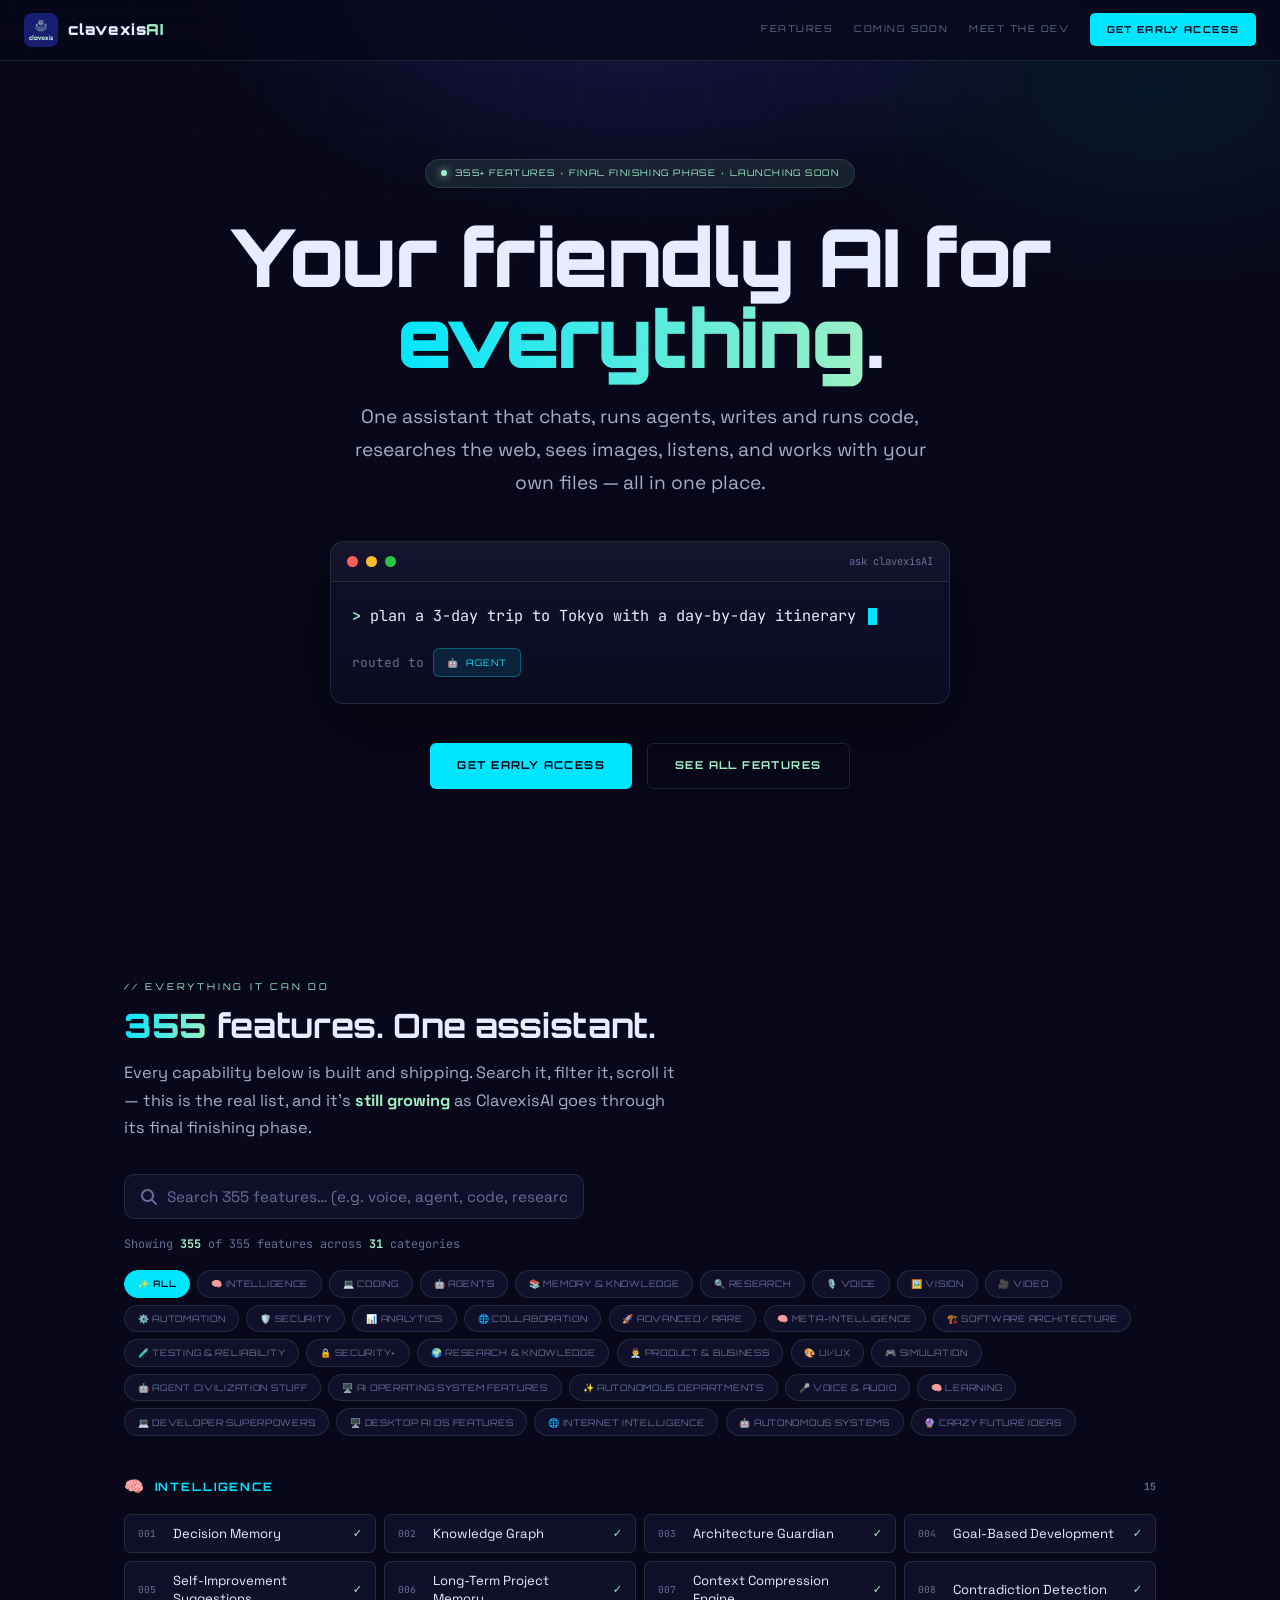
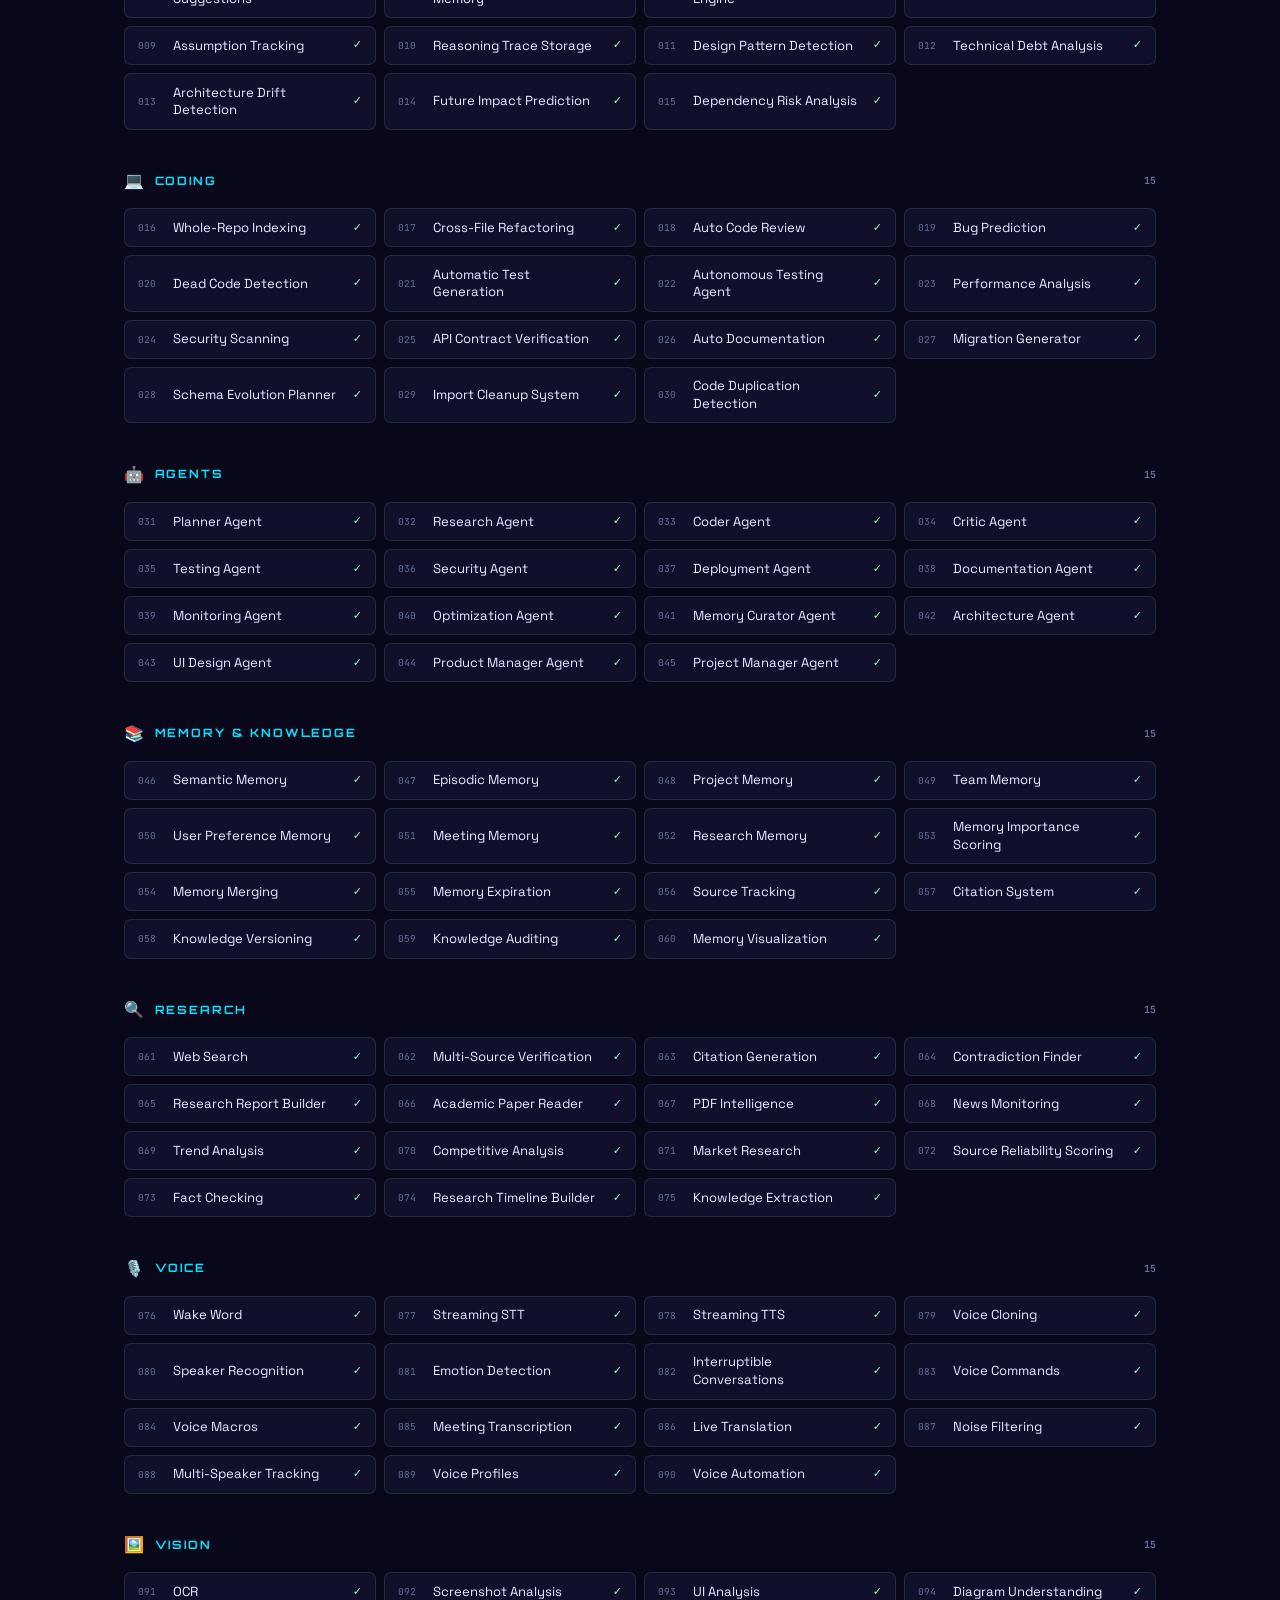
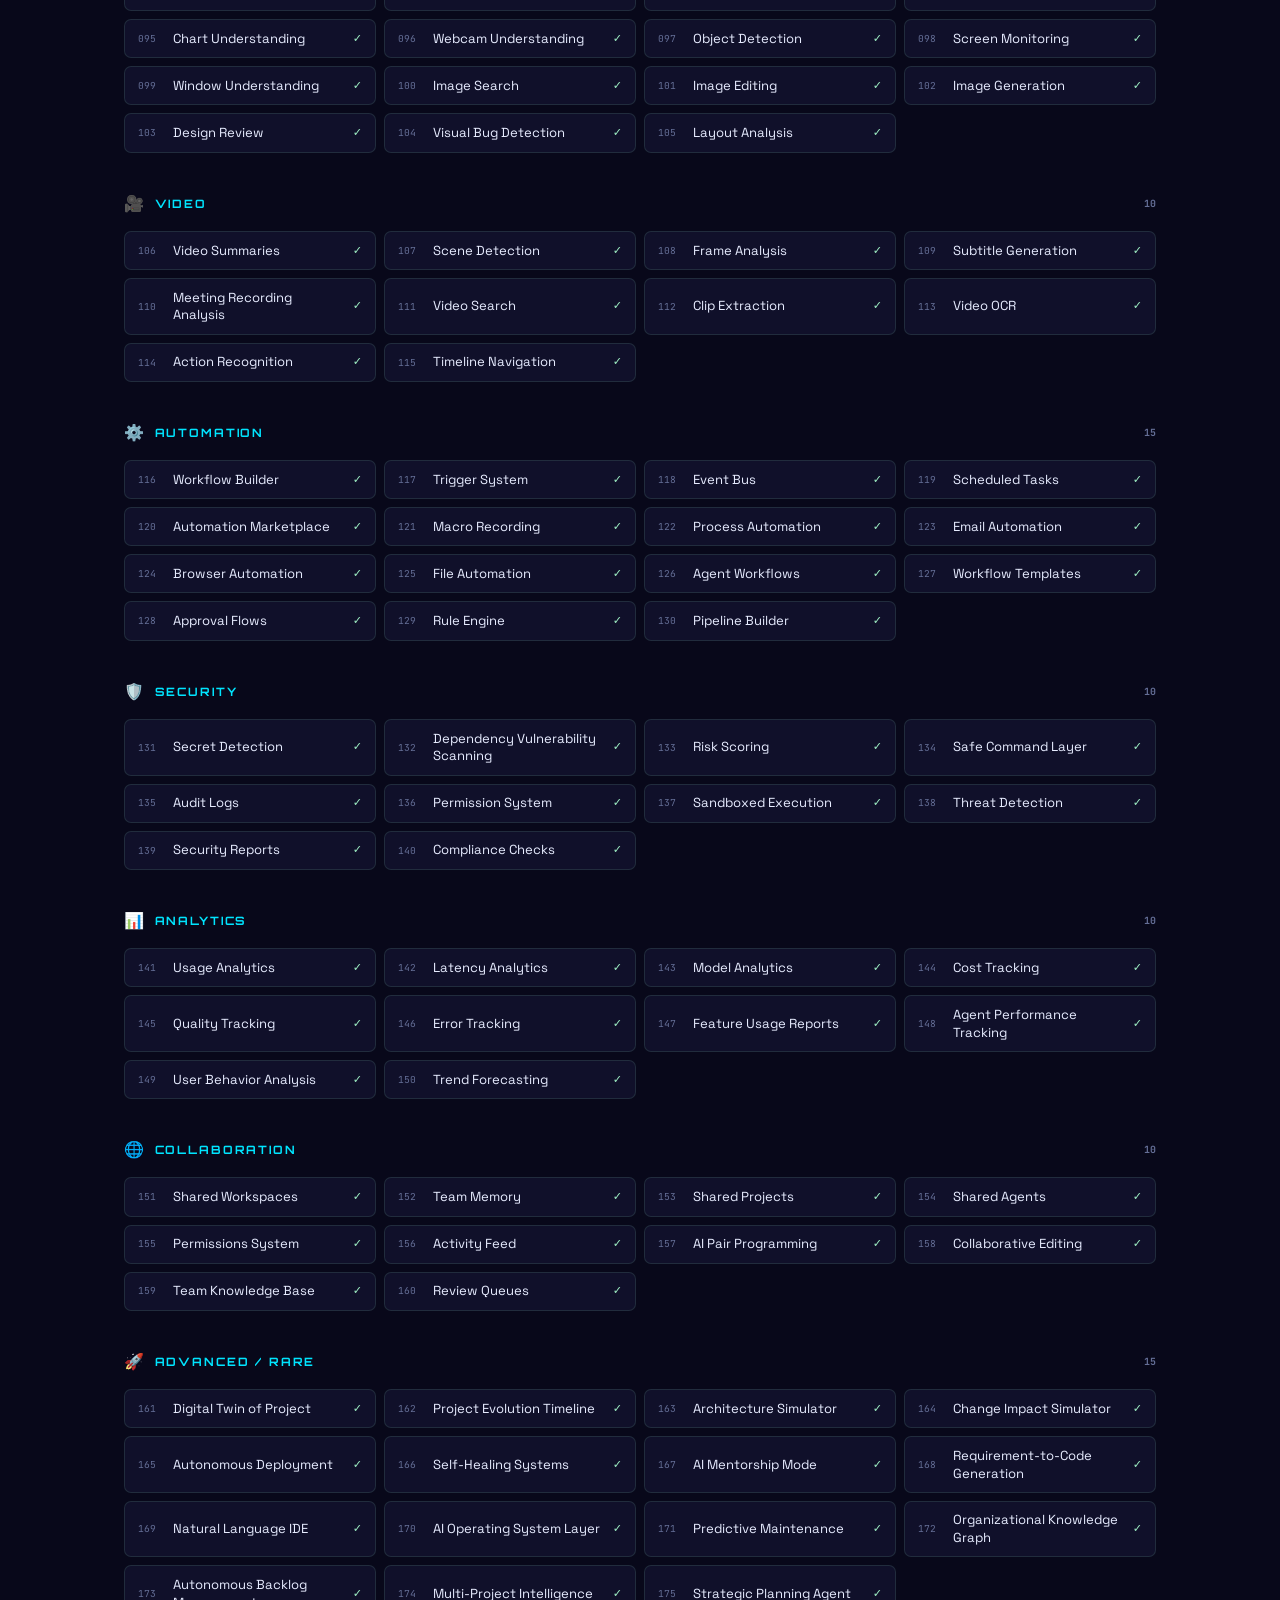
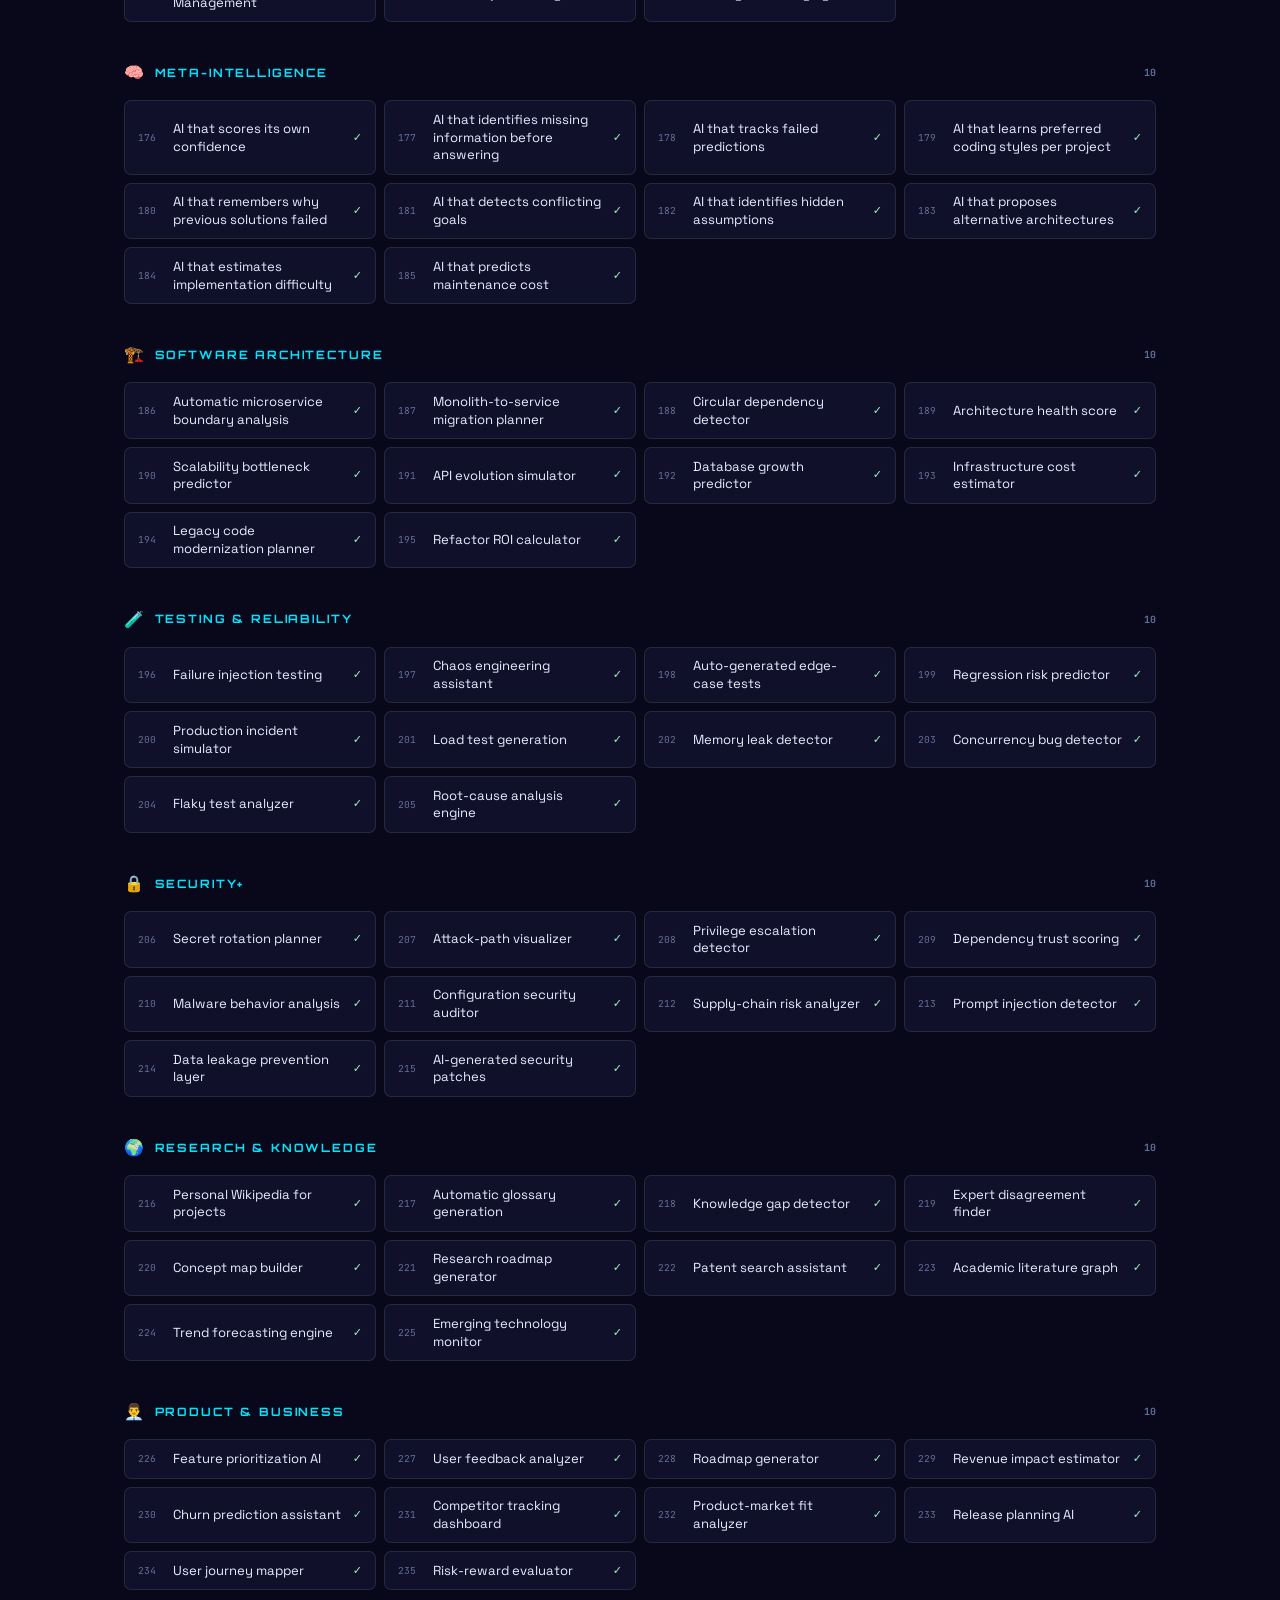
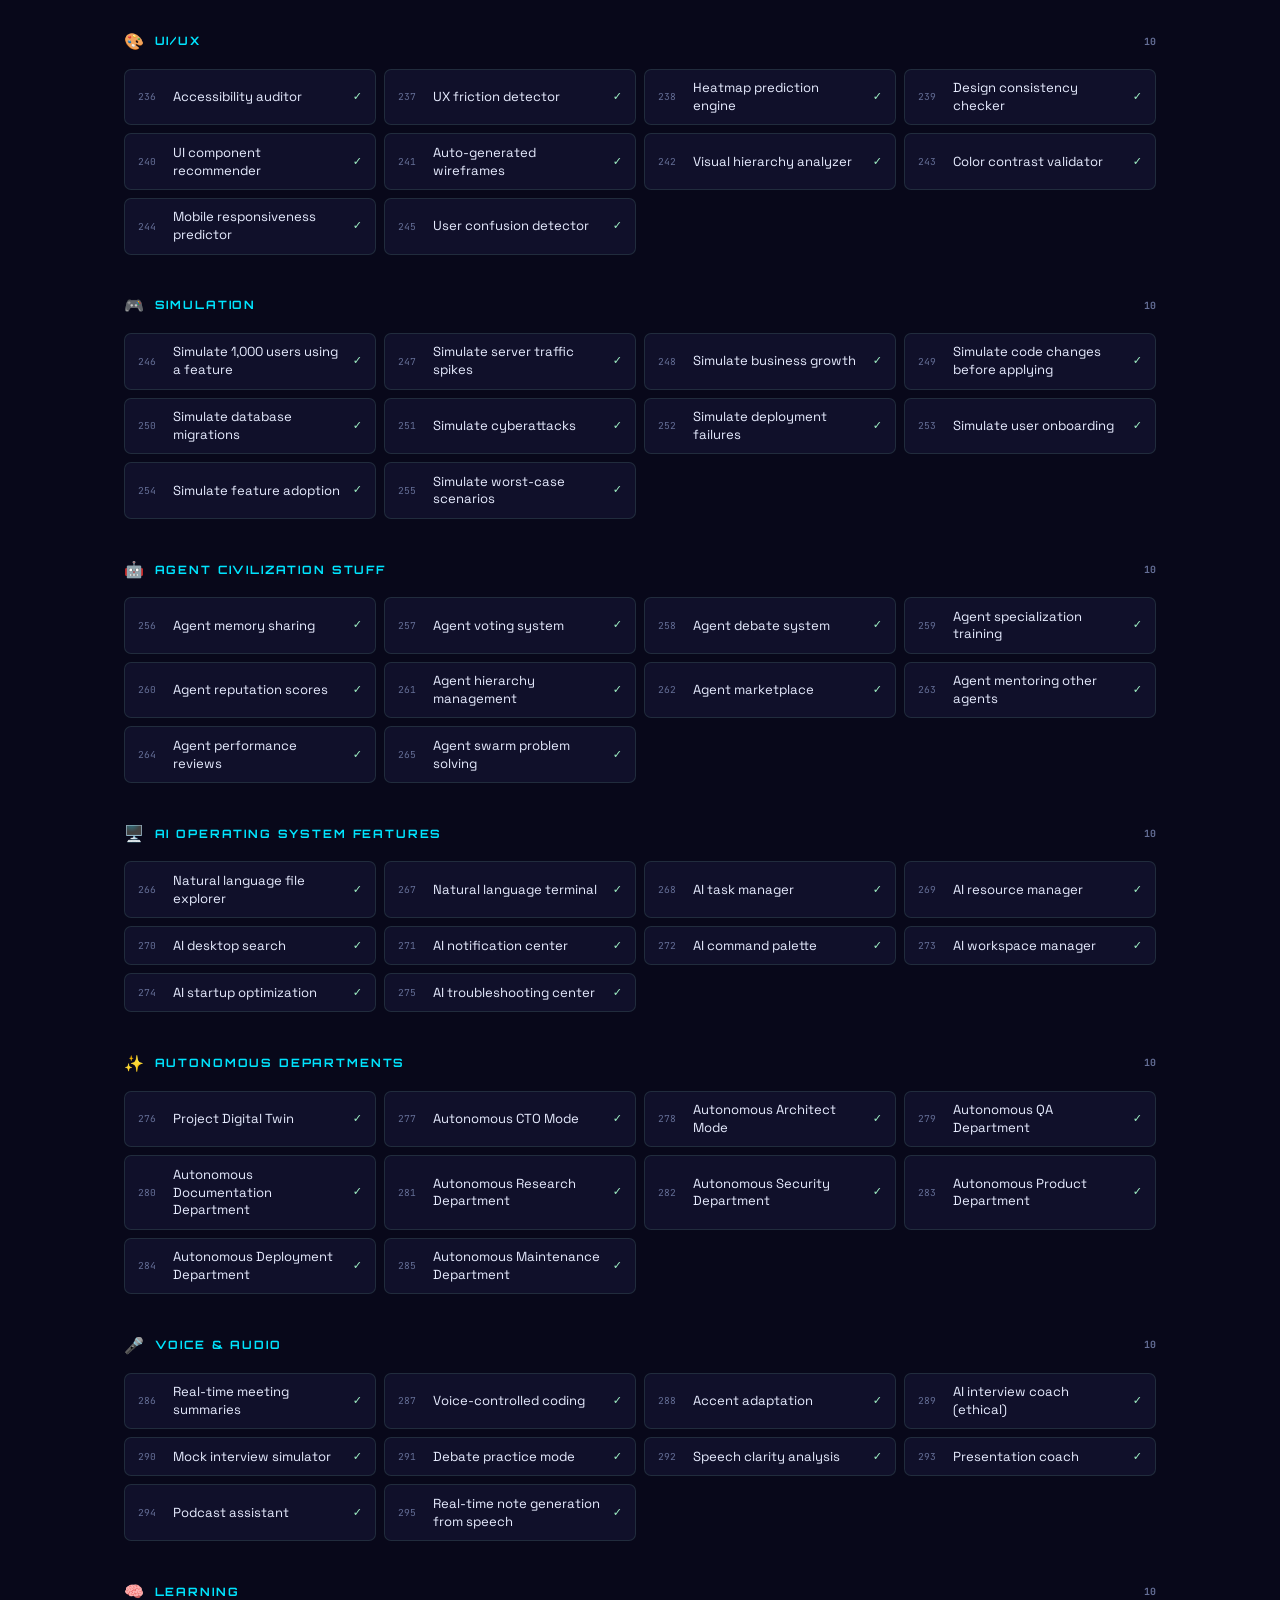
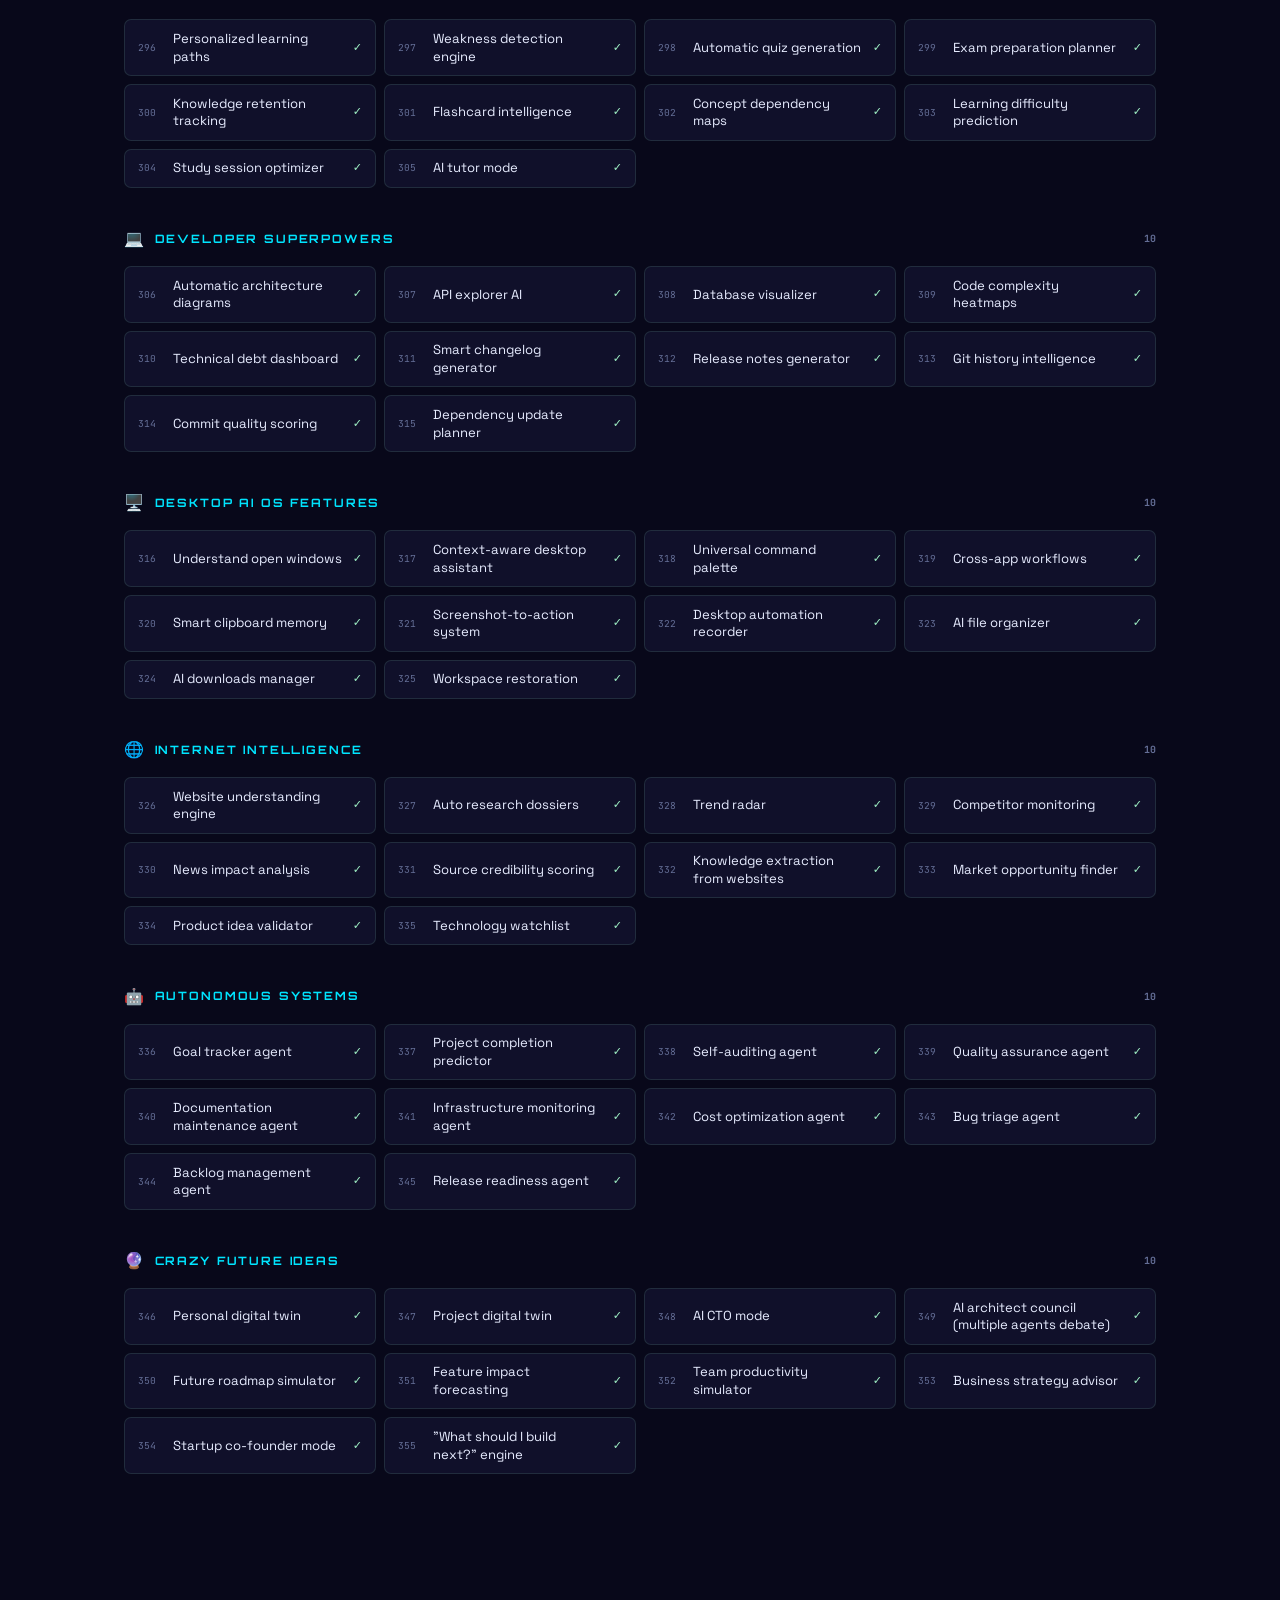
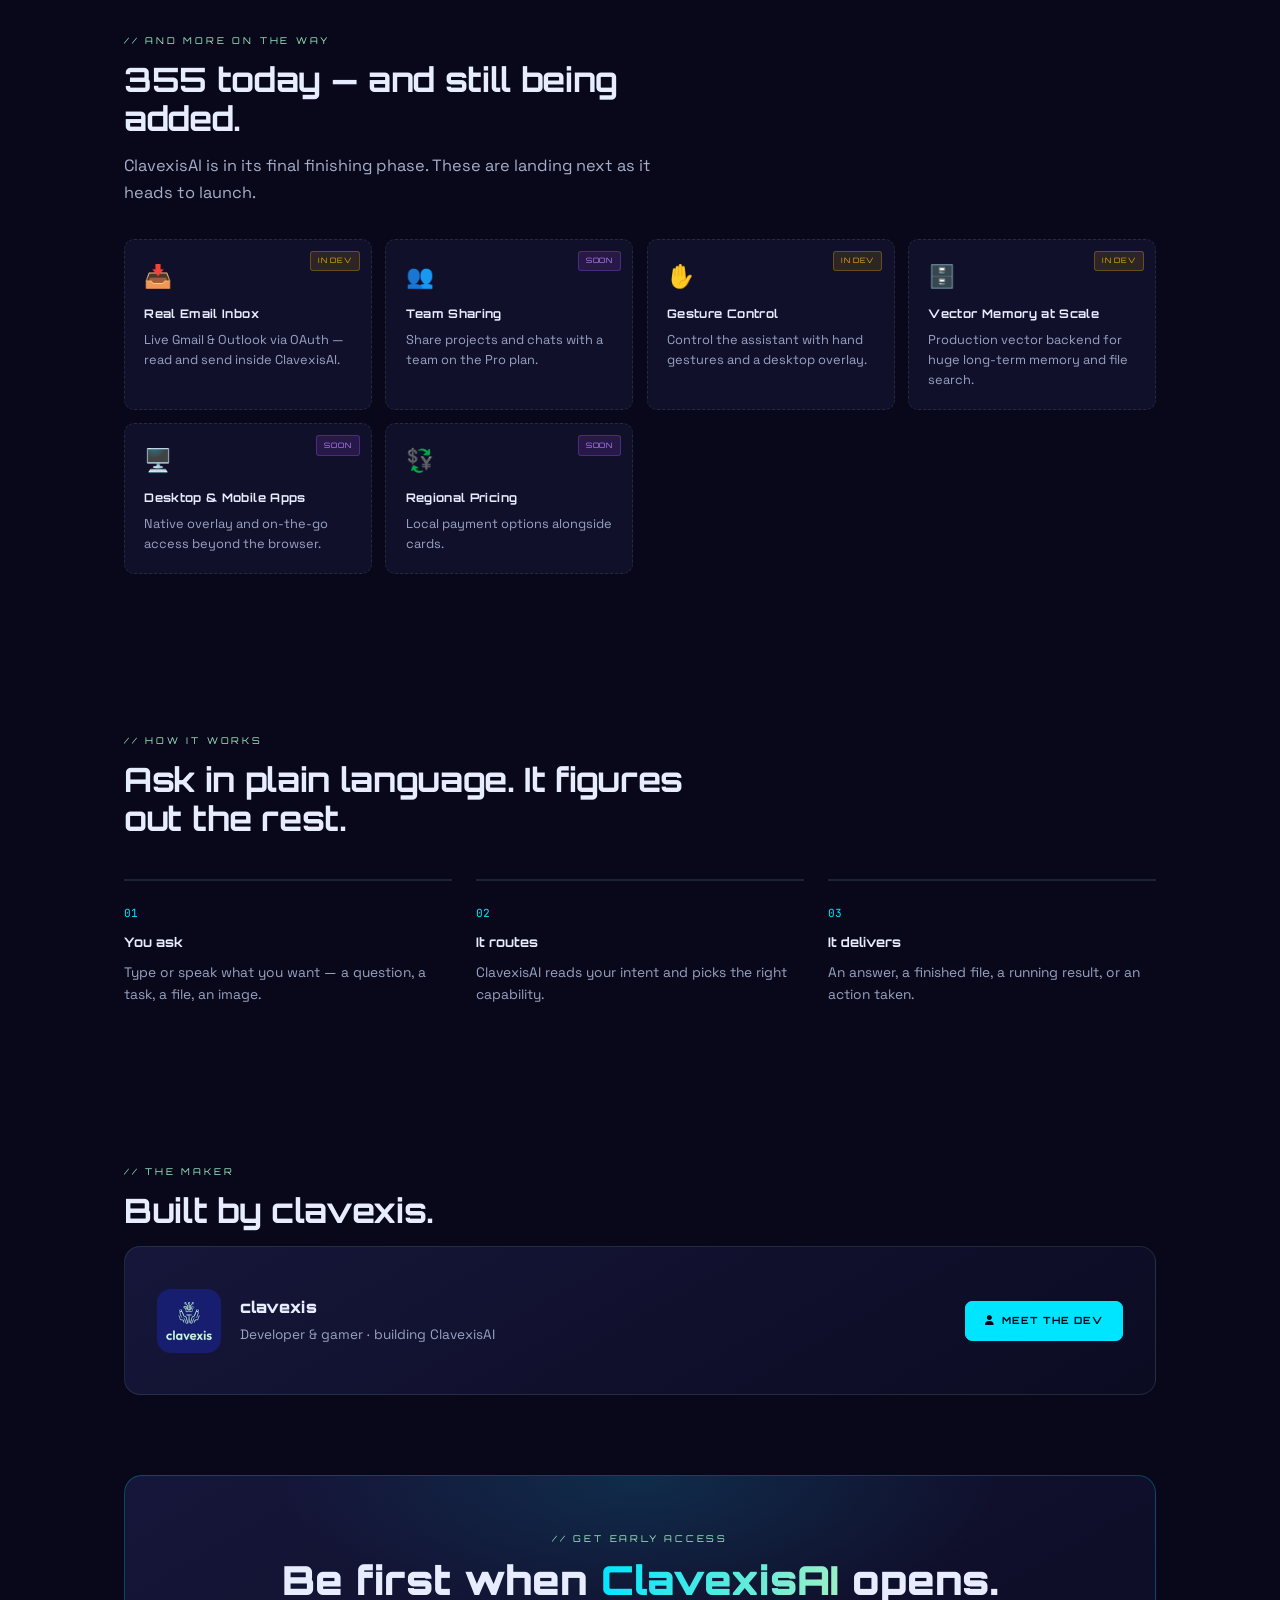
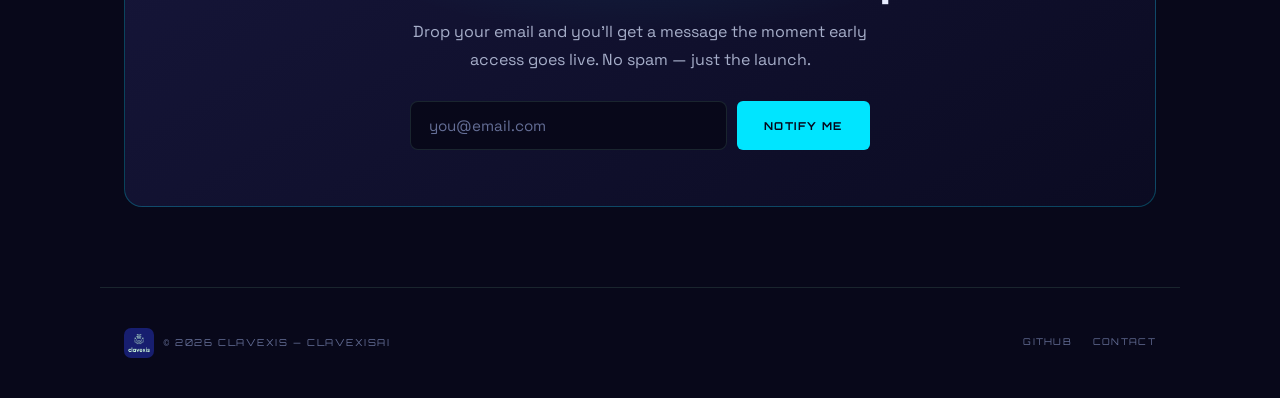
==== index.html @ dee52a6d "Create index.html" ====
<!DOCTYPE html>
<html lang="en">
<head>
  <meta charset="UTF-8">
  <meta name="viewport" content="width=device-width, initial-scale=1.0, viewport-fit=cover">
  <title>ClavexisAI — Your friendly AI for everything</title>

  <meta name="description" content="ClavexisAI is one assistant for everything — chat, autonomous agents, code, deep research, images, voice, and your own documents. Built by clavexis.">
  <meta name="theme-color" content="#08081A">
  <link rel="icon" type="image/png" href="[data-uri]">
  <link rel="apple-touch-icon" href="[data-uri]">

  <meta property="og:title" content="ClavexisAI — Your friendly AI for everything">
  <meta property="og:description" content="One assistant for everything: chat, agents, code, research, images, voice, and your own files.">
  <meta property="og:type" content="website">
  <meta name="twitter:card" content="summary">

  <link rel="preconnect" href="https://fonts.googleapis.com">
  <link rel="preconnect" href="https://fonts.gstatic.com" crossorigin>
  <link href="https://fonts.googleapis.com/css2?family=Orbitron:wght@500;700;900&family=Space+Grotesk:wght@300;400;500;600&family=JetBrains+Mono:wght@400;500&display=swap" rel="stylesheet">
  <link rel="stylesheet" href="https://cdnjs.cloudflare.com/ajax/libs/font-awesome/6.5.0/css/all.min.css">
  <style>
    :root{
      --bg:#08081A; --bg2:#0B0B22; --surface:#10102A; --surface2:#16163A;
      --ink:#E7ECFF; --muted-solid:#646E96;
      --cyan:#00E5FF; --cyan-dim:rgba(0,229,255,0.10);
      --mint:#9FF0C4; --mint-dim:rgba(159,240,196,0.10);
      --border:rgba(159,240,196,0.12);
      --glow:0 0 32px rgba(0,229,255,0.22);
      --d:'Orbitron',monospace; --b:'Space Grotesk',system-ui,sans-serif; --m:'JetBrains Mono',monospace;
    }
    *,*::before,*::after{box-sizing:border-box;margin:0;padding:0}
    html{scroll-behavior:smooth}
    body{background:var(--bg);color:var(--ink);font-family:var(--b);line-height:1.6;overflow-x:hidden;-webkit-font-smoothing:antialiased}
    ::selection{background:rgba(0,229,255,0.25)}
    :focus-visible{outline:2px solid var(--cyan);outline-offset:3px;border-radius:3px}

    .field{position:fixed;inset:0;z-index:-1;background:
      radial-gradient(ellipse 60% 50% at 50% -5%, rgba(58,58,174,0.35), transparent 60%),
      radial-gradient(ellipse 50% 40% at 90% 10%, rgba(0,229,255,0.07), transparent 55%), var(--bg);}
    .grid-bg{position:fixed;inset:0;z-index:-1;pointer-events:none;opacity:0.5;
      background-image:linear-gradient(rgba(159,240,196,0.04) 1px,transparent 1px),linear-gradient(90deg,rgba(159,240,196,0.04) 1px,transparent 1px);
      background-size:64px 64px;mask-image:radial-gradient(ellipse 80% 60% at 50% 0%, #000 30%, transparent 75%);}

    /* NAV */
    nav{position:fixed;top:0;left:0;right:0;z-index:100;display:flex;align-items:center;justify-content:space-between;
      padding:0.8rem 1.5rem;background:rgba(8,8,26,0.72);backdrop-filter:blur(16px);border-bottom:1px solid var(--border)}
    .brand{display:flex;align-items:center;gap:0.6rem;text-decoration:none;color:inherit}
    .brand img{width:34px;height:34px;border-radius:8px;display:block}
    .brand b{font-family:var(--d);font-weight:900;font-size:0.95rem;letter-spacing:0.04em}
    .brand b i{color:var(--mint);font-style:normal}
    .nav-r{display:flex;align-items:center;gap:1.3rem}
    .nav-r a.lnk{font-family:var(--d);font-size:0.58rem;letter-spacing:0.16em;text-transform:uppercase;color:var(--muted-solid);text-decoration:none;transition:color .2s;white-space:nowrap}
    .nav-r a.lnk:hover{color:var(--mint)}
    .nav-cta{font-family:var(--d);font-size:0.6rem;font-weight:700;letter-spacing:0.14em;text-transform:uppercase;
      padding:0.55rem 1.05rem;border-radius:5px;background:var(--cyan);color:#06061a;text-decoration:none;transition:all .2s;white-space:nowrap}
    .nav-cta:hover{box-shadow:var(--glow);transform:translateY(-1px)}
    .nav-toggle{display:none;flex-direction:column;gap:5px;width:40px;height:40px;align-items:center;justify-content:center;background:none;border:1px solid var(--border);border-radius:6px;cursor:pointer}
    .nav-toggle span{display:block;width:19px;height:2px;background:var(--cyan);border-radius:2px;transition:.25s}
    .nav-toggle.open span:nth-child(1){transform:translateY(7px) rotate(45deg)}
    .nav-toggle.open span:nth-child(2){opacity:0}
    .nav-toggle.open span:nth-child(3){transform:translateY(-7px) rotate(-45deg)}
    @media(max-width:840px){
      .nav-toggle{display:flex}
      .nav-r{position:absolute;top:100%;left:0;right:0;flex-direction:column;align-items:stretch;gap:0.3rem;
        background:rgba(8,8,26,0.97);backdrop-filter:blur(16px);border-bottom:1px solid var(--border);padding:0.8rem 1.5rem 1.1rem;
        max-height:0;overflow:hidden;opacity:0;transition:max-height .3s,opacity .25s,padding .3s}
      .nav-r.open{max-height:420px;opacity:1}
      .nav-r a.lnk{padding:0.65rem 0;font-size:0.7rem;border-bottom:1px solid var(--border)}
      .nav-cta{text-align:center;margin-top:0.5rem}
    }

    /* HERO */
    .hero{min-height:100vh;display:flex;flex-direction:column;align-items:center;justify-content:center;text-align:center;padding:8rem 1.5rem 5rem;position:relative}
    .badge{display:inline-flex;align-items:center;gap:0.5rem;padding:0.4rem 0.95rem;border:1px solid var(--border);border-radius:100px;
      background:var(--mint-dim);font-family:var(--d);font-size:0.56rem;letter-spacing:0.16em;text-transform:uppercase;color:var(--mint);margin-bottom:1.75rem}
    .badge .pip{width:6px;height:6px;border-radius:50%;background:var(--mint);box-shadow:0 0 8px var(--mint);animation:pip 2s ease-in-out infinite}
    @keyframes pip{0%,100%{opacity:1}50%{opacity:.35}}
    h1.hero-h{font-family:var(--d);font-weight:900;font-size:clamp(2.4rem,6.5vw,5rem);line-height:1.02;letter-spacing:-0.02em;max-width:14ch}
    h1.hero-h .g{background:linear-gradient(100deg,var(--cyan),var(--mint));-webkit-background-clip:text;background-clip:text;color:transparent}
    .hero-sub{margin-top:1.4rem;font-size:clamp(1rem,2vw,1.2rem);color:#A6AEC9;max-width:48ch;line-height:1.7}

    .console{margin-top:2.6rem;width:min(620px,92vw);background:linear-gradient(180deg,var(--surface),var(--bg2));
      border:1px solid var(--border);border-radius:14px;box-shadow:0 24px 70px rgba(0,0,0,0.5);overflow:hidden;text-align:left}
    .console-top{display:flex;align-items:center;gap:0.5rem;padding:0.7rem 1rem;border-bottom:1px solid var(--border);background:rgba(255,255,255,0.015)}
    .dot{width:11px;height:11px;border-radius:50%}.dot.r{background:#ff5f57}.dot.y{background:#febc2e}.dot.g{background:#28c840}
    .console-top .lbl{margin-left:auto;font-family:var(--m);font-size:0.66rem;color:var(--muted-solid)}
    .console-body{padding:1.4rem 1.3rem 1.6rem}
    .prompt-row{display:flex;align-items:center;gap:0.6rem;font-family:var(--m);font-size:0.95rem}
    .prompt-row .chev{color:var(--mint);font-weight:600}
    .typed{color:var(--ink)}
    .caret{display:inline-block;width:9px;height:1.15em;background:var(--cyan);margin-left:2px;vertical-align:text-bottom;animation:blink 1s steps(1) infinite}
    @keyframes blink{50%{opacity:0}}
    .route{margin-top:1.2rem;display:flex;align-items:center;gap:0.6rem;min-height:30px;opacity:0;transform:translateY(6px);transition:opacity .35s,transform .35s}
    .route.show{opacity:1;transform:none}
    .route .arrow{color:var(--muted-solid);font-family:var(--m);font-size:0.8rem}
    .route .chip{display:inline-flex;align-items:center;gap:0.45rem;font-family:var(--d);font-size:0.56rem;letter-spacing:0.12em;text-transform:uppercase;
      padding:0.4rem 0.8rem;border-radius:6px;background:var(--cyan-dim);border:1px solid rgba(0,229,255,0.3);color:var(--cyan)}
    .hero-cta{margin-top:2.4rem;display:flex;gap:0.9rem;flex-wrap:wrap;justify-content:center}
    .btn{display:inline-flex;align-items:center;gap:0.5rem;font-family:var(--d);font-size:0.68rem;font-weight:700;letter-spacing:0.13em;text-transform:uppercase;
      padding:0.85rem 1.7rem;border-radius:6px;text-decoration:none;cursor:pointer;border:none;transition:all .2s}
    .btn-fill{background:var(--cyan);color:#06061a}
    .btn-fill:hover{box-shadow:var(--glow);transform:translateY(-2px)}
    .btn-ghost{background:transparent;border:1px solid var(--border);color:var(--mint)}
    .btn-ghost:hover{background:var(--mint-dim);border-color:rgba(159,240,196,0.4)}

    /* SECTIONS */
    section{max-width:1080px;margin:0 auto;padding:5rem 1.5rem}
    .eyebrow{font-family:var(--d);font-size:0.58rem;letter-spacing:0.3em;text-transform:uppercase;color:var(--mint);margin-bottom:0.7rem}
    .sec-h{font-family:var(--d);font-weight:700;font-size:clamp(1.5rem,3.2vw,2.1rem);line-height:1.15;letter-spacing:-0.01em;max-width:22ch}
    .sec-lead{margin-top:0.9rem;color:#A6AEC9;max-width:56ch;font-size:1.02rem;line-height:1.7}
    .cat-label{font-family:var(--d);font-size:0.6rem;letter-spacing:0.26em;text-transform:uppercase;color:var(--cyan);margin:2.4rem 0 1rem;display:flex;align-items:center;gap:0.7rem}
    .cat-label::after{content:'';flex:1;height:1px;background:var(--border)}

    .grid{display:grid;grid-template-columns:repeat(auto-fill,minmax(232px,1fr));gap:0.85rem}
    .feat{position:relative;background:var(--surface);border:1px solid var(--border);border-radius:10px;padding:1.2rem 1.2rem;transition:transform .22s,border-color .22s,background .22s}
    .feat:hover{transform:translateY(-3px);border-color:rgba(0,229,255,0.35);background:var(--surface2)}
    .feat .fi{font-size:1.4rem;display:block;margin-bottom:0.6rem}
    .feat h3{font-family:var(--d);font-size:0.74rem;font-weight:700;letter-spacing:0.03em;margin-bottom:0.4rem}
    .feat p{font-size:0.8rem;color:#9AA3C2;line-height:1.55}
    .feat.pending{border-style:dashed}
    .tag{position:absolute;top:0.7rem;right:0.7rem;font-family:var(--d);font-size:0.46rem;letter-spacing:0.1em;text-transform:uppercase;padding:0.2rem 0.45rem;border-radius:3px}
    .tag.dev{background:rgba(234,179,8,0.13);color:#eab308;border:1px solid rgba(234,179,8,0.3)}
    .tag.soon{background:rgba(168,85,247,0.15);color:#c084fc;border:1px solid rgba(168,85,247,0.3)}
    @media(max-width:560px){.grid{grid-template-columns:1fr}}
    /* ALL-355 FEATURE BROWSER */
    .fx-hero-count{display:flex;flex-wrap:wrap;gap:1rem;justify-content:center;margin-top:0.5rem}
    .fx-count{font-family:var(--d);font-weight:900;background:linear-gradient(100deg,var(--cyan),var(--mint));-webkit-background-clip:text;background-clip:text;color:transparent}
    .fx-controls{margin-top:2rem;display:flex;flex-direction:column;gap:1rem}
    .fx-search{display:flex;align-items:center;gap:0.6rem;background:var(--surface);border:1px solid var(--border);border-radius:10px;padding:0.75rem 1rem;max-width:460px}
    .fx-search i{color:var(--muted-solid)}
    .fx-search input{flex:1;background:none;border:none;outline:none;color:var(--ink);font-family:var(--b);font-size:0.95rem}
    .fx-search input::placeholder{color:var(--muted-solid)}
    .fx-meta{font-family:var(--m);font-size:0.74rem;color:var(--muted-solid)}
    .fx-meta b{color:var(--mint)}
    .fx-chips{display:flex;flex-wrap:wrap;gap:0.45rem}
    .fx-chip{font-family:var(--d);font-size:0.56rem;letter-spacing:0.08em;text-transform:uppercase;padding:0.45rem 0.8rem;border-radius:100px;
      background:var(--surface);border:1px solid var(--border);color:var(--muted-solid);cursor:pointer;transition:all .18s;white-space:nowrap}
    .fx-chip:hover{color:var(--mint);border-color:rgba(159,240,196,0.35)}
    .fx-chip.active{background:var(--cyan);color:#06061a;border-color:var(--cyan);font-weight:700}
    .fx-cat{margin-top:2.4rem}
    .fx-cat-h{font-family:var(--d);font-size:0.72rem;font-weight:700;letter-spacing:0.16em;text-transform:uppercase;color:var(--cyan);margin-bottom:0.9rem;display:flex;align-items:center;gap:0.55rem}
    .fx-cat-h .ce{font-size:1rem}
    .fx-cat-h .cc{margin-left:auto;font-family:var(--m);font-size:0.62rem;color:var(--muted-solid);letter-spacing:0}
    .fx-list{display:grid;grid-template-columns:repeat(auto-fill,minmax(220px,1fr));gap:0.5rem}
    .fx-item{display:flex;align-items:center;gap:0.6rem;background:var(--surface);border:1px solid var(--border);border-radius:7px;padding:0.6rem 0.8rem;transition:all .16s}
    .fx-item:hover{border-color:rgba(0,229,255,0.35);background:var(--surface2);transform:translateX(2px)}
    .fx-num{font-family:var(--m);font-size:0.6rem;color:var(--muted-solid);min-width:26px}
    .fx-name{font-size:0.82rem;color:var(--ink);line-height:1.35}
    .fx-check{margin-left:auto;color:var(--mint);font-size:0.7rem;flex-shrink:0}
    .fx-empty{text-align:center;padding:3rem;color:var(--muted-solid);font-family:var(--m);font-size:0.85rem}
    @media(max-width:560px){.fx-list{grid-template-columns:1fr}}
    /* STEPS */
    .steps{margin-top:2.6rem;display:grid;grid-template-columns:repeat(3,1fr);gap:1.5rem}
    .step{padding-top:1.5rem;border-top:2px solid var(--border)}
    .step .n{font-family:var(--m);font-size:0.7rem;color:var(--cyan)}
    .step h4{font-family:var(--d);font-size:0.82rem;font-weight:700;margin:0.6rem 0 0.5rem}
    .step p{font-size:0.86rem;color:#9AA3C2;line-height:1.6}
    @media(max-width:760px){.steps{grid-template-columns:1fr;gap:1.6rem}}

    /* DEV / CROSS-LINK STRIP */
    .dev-card{margin-top:1rem;background:linear-gradient(150deg,var(--surface2),var(--bg2));border:1px solid var(--border);border-radius:16px;padding:2.6rem 2rem;display:flex;gap:2rem;align-items:center;flex-wrap:wrap;justify-content:space-between}
    .dev-l{display:flex;gap:1.2rem;align-items:center;min-width:240px}
    .dev-l img{width:64px;height:64px;border-radius:14px;flex-shrink:0}
    .dev-l .who b{font-family:var(--d);font-size:1rem;font-weight:900;display:block}
    .dev-l .who span{font-size:0.85rem;color:#9AA3C2}
    .dev-links{display:flex;gap:0.7rem;flex-wrap:wrap}
    .dev-links a{display:inline-flex;align-items:center;gap:0.45rem;font-family:var(--d);font-size:0.62rem;font-weight:700;letter-spacing:0.1em;text-transform:uppercase;
      padding:0.7rem 1.2rem;border-radius:7px;text-decoration:none;border:1px solid var(--border);color:var(--mint);background:var(--surface);transition:all .2s}
    .dev-links a:hover{border-color:rgba(0,229,255,0.4);color:var(--cyan);background:var(--cyan-dim);transform:translateY(-2px)}
    .dev-links a.primary{background:var(--cyan);color:#06061a;border-color:var(--cyan)}
    .dev-links a.primary:hover{box-shadow:var(--glow);color:#06061a}

    /* WAITLIST */
    .cta-wrap{max-width:1080px;margin:0 auto;padding:0 1.5rem}
    .cta-card{position:relative;background:linear-gradient(150deg,var(--surface2),var(--bg2));border:1px solid rgba(0,229,255,0.25);border-radius:18px;padding:3.5rem 2rem;text-align:center;overflow:hidden}
    .cta-card::before{content:"";position:absolute;inset:0;background:radial-gradient(ellipse 50% 70% at 50% 0%,rgba(0,229,255,0.12),transparent 70%);pointer-events:none}
    .cta-card>*{position:relative}
    .cta-h{font-family:var(--d);font-weight:900;font-size:clamp(1.6rem,4vw,2.5rem);line-height:1.1}
    .cta-h .g{background:linear-gradient(100deg,var(--cyan),var(--mint));-webkit-background-clip:text;background-clip:text;color:transparent}
    .cta-sub{margin:1rem auto 1.8rem;color:#A6AEC9;max-width:46ch;line-height:1.7}
    .wait-form{display:flex;gap:0.6rem;max-width:460px;margin:0 auto;flex-wrap:wrap;justify-content:center}
    .wait-input{flex:1;min-width:200px;padding:0.85rem 1.1rem;background:var(--bg);border:1px solid var(--border);border-radius:8px;color:var(--ink);font-family:var(--b);font-size:0.95rem;outline:none;transition:border-color .2s}
    .wait-input:focus{border-color:var(--cyan)}
    .wait-input::placeholder{color:var(--muted-solid)}
    .wait-msg{margin-top:1rem;font-family:var(--m);font-size:0.78rem;min-height:1.2em;display:none}
    .wait-msg.ok{display:block;color:var(--mint)}
    .wait-msg.err{display:block;color:#ff6b6b}
    @media(max-width:520px){.wait-form{flex-direction:column}.dev-card{flex-direction:column;align-items:flex-start}}

    /* FOOTER */
    footer{border-top:1px solid var(--border);margin:5rem auto 0;max-width:1080px;padding:2.5rem 1.5rem;display:flex;align-items:center;justify-content:space-between;gap:1rem;flex-wrap:wrap}
    .foot-l{display:flex;align-items:center;gap:0.6rem}
    .foot-l img{width:30px;height:30px;border-radius:7px}
    .foot-l span{font-family:var(--d);font-size:0.6rem;letter-spacing:0.16em;text-transform:uppercase;color:var(--muted-solid)}
    .foot-r{display:flex;gap:1.3rem;flex-wrap:wrap}
    .foot-r a{font-family:var(--d);font-size:0.58rem;letter-spacing:0.14em;text-transform:uppercase;color:var(--muted-solid);text-decoration:none;transition:color .2s}
    .foot-r a:hover{color:var(--mint)}

    .reveal{opacity:0;transform:translateY(18px);transition:opacity .6s,transform .6s}
    .reveal.in{opacity:1;transform:none}
    @media(prefers-reduced-motion:reduce){*,*::before,*::after{animation-duration:.01ms!important;transition-duration:.01ms!important;scroll-behavior:auto!important}.reveal{opacity:1;transform:none}}
  </style>
</head>
<body>
  <div class="field"></div>
  <div class="grid-bg"></div>

  <!-- NAV -->
  <nav>
    <a class="brand" href="#top" aria-label="ClavexisAI home">
      <img src="[data-uri]" alt=""><b>clavexis<i>AI</i></b>
    </a>
    <button class="nav-toggle" id="navToggle" aria-label="Menu" onclick="toggleMenu()"><span></span><span></span><span></span></button>
    <div class="nav-r" id="navR">
      <a class="lnk" href="#features">Features</a>
      <a class="lnk" href="#soon">Coming soon</a>
      <a class="lnk" href="https://clavexis.com" target="_blank" rel="noopener">Meet the dev</a>
      <a class="nav-cta" href="#waitlist">Get early access</a>
    </div>
  </nav>

  <!-- HERO -->
  <header class="hero" id="top">
    <span class="badge"><span class="pip"></span>355+ features · final finishing phase · launching soon</span>
    <h1 class="hero-h">Your friendly AI for <span class="g">everything</span>.</h1>
    <p class="hero-sub">One assistant that chats, runs agents, writes and runs code, researches the web, sees images, listens, and works with your own files — all in one place.</p>

    <div class="console" aria-hidden="true">
      <div class="console-top"><span class="dot r"></span><span class="dot y"></span><span class="dot g"></span><span class="lbl">ask clavexisAI</span></div>
      <div class="console-body">
        <div class="prompt-row"><span class="chev">&gt;</span><span class="typed" id="typed"></span><span class="caret"></span></div>
        <div class="route" id="route"><span class="arrow">routed to</span><span class="chip"><span id="chipIc">💬</span><span id="chipLabel">Chat</span></span></div>
      </div>
    </div>

    <div class="hero-cta">
      <a class="btn btn-fill" href="#waitlist">Get early access</a>
      <a class="btn btn-ghost" href="#features">See all features</a>
    </div>
  </header>
  <!-- FEATURES (all 355, live browser) -->
  <section id="features">
    <div class="reveal">
      <p class="eyebrow">// Everything it can do</p>
      <h2 class="sec-h"><span class="fx-count">355</span> features. One assistant.</h2>
      <p class="sec-lead">Every capability below is built and shipping. Search it, filter it, scroll it — this is the real list, and it's <strong style="color:var(--mint)">still growing</strong> as ClavexisAI goes through its final finishing phase.</p>
    </div>

    <div class="fx-controls reveal">
      <div class="fx-search">
        <i class="fa-solid fa-magnifying-glass"></i>
        <input id="fxSearch" type="text" placeholder="Search 355 features… (e.g. voice, agent, code, research)" autocomplete="off" aria-label="Search features">
      </div>
      <div class="fx-meta">Showing <b id="fxShown">355</b> of 355 features across <b id="fxCats">31</b> categories</div>
      <div class="fx-chips" id="fxChips"></div>
    </div>

    <div id="fxResults"></div>
  </section>

  <!-- COMING SOON / IN DEV -->
  <section id="soon">
    <div class="reveal">
      <p class="eyebrow">// And more on the way</p>
      <h2 class="sec-h">355 today — and still being added.</h2>
      <p class="sec-lead">ClavexisAI is in its final finishing phase. These are landing next as it heads to launch.</p>
    </div>
    <div class="grid" style="margin-top:2rem">
      <div class="feat pending reveal"><span class="tag dev">In Dev</span><span class="fi">📥</span><h3>Real Email Inbox</h3><p>Live Gmail &amp; Outlook via OAuth — read and send inside ClavexisAI.</p></div>
      <div class="feat pending reveal"><span class="tag soon">Soon</span><span class="fi">👥</span><h3>Team Sharing</h3><p>Share projects and chats with a team on the Pro plan.</p></div>
      <div class="feat pending reveal"><span class="tag dev">In Dev</span><span class="fi">✋</span><h3>Gesture Control</h3><p>Control the assistant with hand gestures and a desktop overlay.</p></div>
      <div class="feat pending reveal"><span class="tag dev">In Dev</span><span class="fi">🗄️</span><h3>Vector Memory at Scale</h3><p>Production vector backend for huge long-term memory and file search.</p></div>
      <div class="feat pending reveal"><span class="tag soon">Soon</span><span class="fi">🖥️</span><h3>Desktop &amp; Mobile Apps</h3><p>Native overlay and on-the-go access beyond the browser.</p></div>
      <div class="feat pending reveal"><span class="tag soon">Soon</span><span class="fi">💱</span><h3>Regional Pricing</h3><p>Local payment options alongside cards.</p></div>
    </div>
  </section>

  <!-- HOW IT WORKS -->
  <section>
    <div class="reveal"><p class="eyebrow">// How it works</p><h2 class="sec-h">Ask in plain language. It figures out the rest.</h2></div>
    <div class="steps">
      <div class="step reveal"><div class="n">01</div><h4>You ask</h4><p>Type or speak what you want — a question, a task, a file, an image.</p></div>
      <div class="step reveal"><div class="n">02</div><h4>It routes</h4><p>ClavexisAI reads your intent and picks the right capability.</p></div>
      <div class="step reveal"><div class="n">03</div><h4>It delivers</h4><p>An answer, a finished file, a running result, or an action taken.</p></div>
    </div>
  </section>

  <!-- MEET THE DEV / CROSS-LINKS -->
  <section id="dev">
    <div class="reveal"><p class="eyebrow">// The maker</p><h2 class="sec-h">Built by clavexis.</h2></div>
    <div class="dev-card reveal">
      <div class="dev-l">
        <img src="[data-uri]" alt="clavexis">
        <div class="who"><b>clavexis</b><span>Developer &amp; gamer · building ClavexisAI</span></div>
      </div>
      <div class="dev-links">
        <a href="https://clavexis.com" target="_blank" rel="noopener" class="primary"><i class="fa-solid fa-user"></i> Meet the dev</a>
      </div>
    </div>
  </section>

  <!-- WAITLIST -->
  <div class="cta-wrap" id="waitlist">
    <div class="cta-card reveal">
      <p class="eyebrow">// Get early access</p>
      <h2 class="cta-h">Be first when <span class="g">ClavexisAI</span> opens.</h2>
      <p class="cta-sub">Drop your email and you'll get a message the moment early access goes live. No spam — just the launch.</p>
      <div class="wait-form">
        <input class="wait-input" id="waitEmail" type="email" placeholder="you@email.com" maxlength="100" autocomplete="email" aria-label="Email address">
        <button class="btn btn-fill" id="waitBtn" onclick="joinWaitlist()">Notify me</button>
      </div>
      <div class="wait-msg" id="waitMsg" role="status"></div>
    </div>
  </div>

  <!-- FOOTER -->
  <footer>
    <div class="foot-l"><img src="[data-uri]" alt=""><span>© 2026 clavexis — clavexisAI</span></div>
    <div class="foot-r">
      <a href="https://github.com/Clavexis" target="_blank" rel="noopener">GitHub</a>
      <a href="mailto:contact@clavexis.com">Contact</a>
    </div>
  </footer>
  <script>
    /* Waitlist sign-ups are emailed to contact@clavexis.com automatically (Formsubmit).
       The first submission triggers a one-time activation email — click it once. */
    const FORMSUBMIT_URL = 'https://formsubmit.co/ajax/contact@clavexis.com';

    function toggleMenu(){
      const r = document.getElementById('navR'), b = document.getElementById('navToggle');
      const open = r.classList.toggle('open'); b.classList.toggle('open', open);
    }
    function closeMenu(){
      document.getElementById('navR').classList.remove('open');
      document.getElementById('navToggle').classList.remove('open');
    }
    /* In-page links (#features, #soon, #waitlist, #top, ...) scroll smoothly
       on the SAME page — never open a new tab. External links are left alone. */
    document.querySelectorAll('a[href^="#"]').forEach(a => {
      a.addEventListener('click', e => {
        const id = a.getAttribute('href').slice(1);
        const el = id ? document.getElementById(id) : null;
        if (id === 'top' || el) {
          e.preventDefault();
          if (id === 'top') window.scrollTo({ top: 0, behavior: 'smooth' });
          else el.scrollIntoView({ behavior: 'smooth' });
          closeMenu();
        }
      });
    });
    /* Close the mobile menu when tapping the external "Meet the dev" link too */
    document.querySelectorAll('#navR a[href^="http"]').forEach(a => a.addEventListener('click', closeMenu));

    /* Signature command bar */
    (function(){
      const demos = [
        { q:'plan a 3-day trip to Tokyo with a day-by-day itinerary', ic:'🤖', label:'Agent' },
        { q:'write and run a Python script to clean this CSV', ic:'💻', label:'Code' },
        { q:'research the latest on solid-state batteries', ic:'🔍', label:'Deep Research' },
        { q:'make a logo concept for a coffee brand', ic:'🖼️', label:'Image Gen' },
        { q:'summarise the PDF I just uploaded', ic:'📂', label:'Your Files' },
        { q:'what did we decide about the launch date?', ic:'🧠', label:'Memory' },
      ];
      const typedEl=document.getElementById('typed'), routeEl=document.getElementById('route');
      const chipIc=document.getElementById('chipIc'), chipLbl=document.getElementById('chipLabel');
      if(!typedEl) return;
      const reduce=window.matchMedia('(prefers-reduced-motion: reduce)').matches;
      let di=0;
      function type(t,done){let i=0;(function s(){typedEl.textContent=t.slice(0,i);if(i++<=t.length)setTimeout(s,26+Math.random()*34);else done();})();}
      function erase(done){let t=typedEl.textContent;(function s(){t=t.slice(0,-1);typedEl.textContent=t;if(t.length)setTimeout(s,14);else done();})();}
      function cycle(){const d=demos[di%demos.length];routeEl.classList.remove('show');
        type(d.q,()=>{chipIc.textContent=d.ic;chipLbl.textContent=d.label;routeEl.classList.add('show');
          setTimeout(()=>erase(()=>{di++;cycle();}),2200);});}
      if(reduce){typedEl.textContent=demos[0].q;chipIc.textContent=demos[0].ic;chipLbl.textContent=demos[0].label;routeEl.classList.add('show');}
      else setTimeout(cycle,600);
    })();

    /* Reveal on scroll */
    (function(){const io=new IntersectionObserver(es=>{es.forEach(e=>{if(e.isIntersecting){e.target.classList.add('in');io.unobserve(e.target);}});},{threshold:0.1});
      document.querySelectorAll('.reveal').forEach(el=>io.observe(el));})();

    /* Waitlist → emails contact@clavexis.com */
    async function joinWaitlist(){
      const input=document.getElementById('waitEmail'), msg=document.getElementById('waitMsg'), btn=document.getElementById('waitBtn');
      const email=input.value.trim();
      if(!email||!/^[^\s@]+@[^\s@]+\.[^\s@]+$/.test(email)){msg.className='wait-msg err';msg.textContent='Please enter a valid email address.';return;}
      btn.disabled=true;btn.textContent='Joining…';
      let ok=false;
      try{
        const r=await fetch(FORMSUBMIT_URL,{method:'POST',headers:{'Content-Type':'application/json','Accept':'application/json'},
          body:JSON.stringify({_subject:'New ClavexisAI early-access signup',email:email,source:'ai.clavexis.com waitlist',time:new Date().toLocaleString(),_template:'table',_captcha:'false'})});
        ok=r.ok;
      }catch(e){ok=false;}
      input.value='';btn.disabled=false;btn.textContent='Notify me';
      msg.className='wait-msg ok';
      msg.textContent=ok?"✓ You're on the list — talk soon.":"✓ You're on the list! (Confirm the one-time activation email to start delivery.)";
    }

    /* ── ALL 355 FEATURES — live browser (search + filter) ── */
    (function(){
      const FX = [{"c":"Intelligence","e":"🧠","items":[[1,"Decision Memory"],[2,"Knowledge Graph"],[3,"Architecture Guardian"],[4,"Goal-Based Development"],[5,"Self-Improvement Suggestions"],[6,"Long-Term Project Memory"],[7,"Context Compression Engine"],[8,"Contradiction Detection"],[9,"Assumption Tracking"],[10,"Reasoning Trace Storage"],[11,"Design Pattern Detection"],[12,"Technical Debt Analysis"],[13,"Architecture Drift Detection"],[14,"Future Impact Prediction"],[15,"Dependency Risk Analysis"]]},{"c":"Coding","e":"💻","items":[[16,"Whole-Repo Indexing"],[17,"Cross-File Refactoring"],[18,"Auto Code Review"],[19,"Bug Prediction"],[20,"Dead Code Detection"],[21,"Automatic Test Generation"],[22,"Autonomous Testing Agent"],[23,"Performance Analysis"],[24,"Security Scanning"],[25,"API Contract Verification"],[26,"Auto Documentation"],[27,"Migration Generator"],[28,"Schema Evolution Planner"],[29,"Import Cleanup System"],[30,"Code Duplication Detection"]]},{"c":"Agents","e":"🤖","items":[[31,"Planner Agent"],[32,"Research Agent"],[33,"Coder Agent"],[34,"Critic Agent"],[35,"Testing Agent"],[36,"Security Agent"],[37,"Deployment Agent"],[38,"Documentation Agent"],[39,"Monitoring Agent"],[40,"Optimization Agent"],[41,"Memory Curator Agent"],[42,"Architecture Agent"],[43,"UI Design Agent"],[44,"Product Manager Agent"],[45,"Project Manager Agent"]]},{"c":"Memory & Knowledge","e":"📚","items":[[46,"Semantic Memory"],[47,"Episodic Memory"],[48,"Project Memory"],[49,"Team Memory"],[50,"User Preference Memory"],[51,"Meeting Memory"],[52,"Research Memory"],[53,"Memory Importance Scoring"],[54,"Memory Merging"],[55,"Memory Expiration"],[56,"Source Tracking"],[57,"Citation System"],[58,"Knowledge Versioning"],[59,"Knowledge Auditing"],[60,"Memory Visualization"]]},{"c":"Research","e":"🔍","items":[[61,"Web Search"],[62,"Multi-Source Verification"],[63,"Citation Generation"],[64,"Contradiction Finder"],[65,"Research Report Builder"],[66,"Academic Paper Reader"],[67,"PDF Intelligence"],[68,"News Monitoring"],[69,"Trend Analysis"],[70,"Competitive Analysis"],[71,"Market Research"],[72,"Source Reliability Scoring"],[73,"Fact Checking"],[74,"Research Timeline Builder"],[75,"Knowledge Extraction"]]},{"c":"Voice","e":"🎙️","items":[[76,"Wake Word"],[77,"Streaming STT"],[78,"Streaming TTS"],[79,"Voice Cloning"],[80,"Speaker Recognition"],[81,"Emotion Detection"],[82,"Interruptible Conversations"],[83,"Voice Commands"],[84,"Voice Macros"],[85,"Meeting Transcription"],[86,"Live Translation"],[87,"Noise Filtering"],[88,"Multi-Speaker Tracking"],[89,"Voice Profiles"],[90,"Voice Automation"]]},{"c":"Vision","e":"🖼️","items":[[91,"OCR"],[92,"Screenshot Analysis"],[93,"UI Analysis"],[94,"Diagram Understanding"],[95,"Chart Understanding"],[96,"Webcam Understanding"],[97,"Object Detection"],[98,"Screen Monitoring"],[99,"Window Understanding"],[100,"Image Search"],[101,"Image Editing"],[102,"Image Generation"],[103,"Design Review"],[104,"Visual Bug Detection"],[105,"Layout Analysis"]]},{"c":"Video","e":"🎥","items":[[106,"Video Summaries"],[107,"Scene Detection"],[108,"Frame Analysis"],[109,"Subtitle Generation"],[110,"Meeting Recording Analysis"],[111,"Video Search"],[112,"Clip Extraction"],[113,"Video OCR"],[114,"Action Recognition"],[115,"Timeline Navigation"]]},{"c":"Automation","e":"⚙️","items":[[116,"Workflow Builder"],[117,"Trigger System"],[118,"Event Bus"],[119,"Scheduled Tasks"],[120,"Automation Marketplace"],[121,"Macro Recording"],[122,"Process Automation"],[123,"Email Automation"],[124,"Browser Automation"],[125,"File Automation"],[126,"Agent Workflows"],[127,"Workflow Templates"],[128,"Approval Flows"],[129,"Rule Engine"],[130,"Pipeline Builder"]]},{"c":"Security","e":"🛡️","items":[[131,"Secret Detection"],[132,"Dependency Vulnerability Scanning"],[133,"Risk Scoring"],[134,"Safe Command Layer"],[135,"Audit Logs"],[136,"Permission System"],[137,"Sandboxed Execution"],[138,"Threat Detection"],[139,"Security Reports"],[140,"Compliance Checks"]]},{"c":"Analytics","e":"📊","items":[[141,"Usage Analytics"],[142,"Latency Analytics"],[143,"Model Analytics"],[144,"Cost Tracking"],[145,"Quality Tracking"],[146,"Error Tracking"],[147,"Feature Usage Reports"],[148,"Agent Performance Tracking"],[149,"User Behavior Analysis"],[150,"Trend Forecasting"]]},{"c":"Collaboration","e":"🌐","items":[[151,"Shared Workspaces"],[152,"Team Memory"],[153,"Shared Projects"],[154,"Shared Agents"],[155,"Permissions System"],[156,"Activity Feed"],[157,"AI Pair Programming"],[158,"Collaborative Editing"],[159,"Team Knowledge Base"],[160,"Review Queues"]]},{"c":"Advanced / Rare","e":"🚀","items":[[161,"Digital Twin of Project"],[162,"Project Evolution Timeline"],[163,"Architecture Simulator"],[164,"Change Impact Simulator"],[165,"Autonomous Deployment"],[166,"Self-Healing Systems"],[167,"AI Mentorship Mode"],[168,"Requirement-to-Code Generation"],[169,"Natural Language IDE"],[170,"AI Operating System Layer"],[171,"Predictive Maintenance"],[172,"Organizational Knowledge Graph"],[173,"Autonomous Backlog Management"],[174,"Multi-Project Intelligence"],[175,"Strategic Planning Agent"]]},{"c":"Meta-Intelligence","e":"🧠","items":[[176,"AI that scores its own confidence"],[177,"AI that identifies missing information before answering"],[178,"AI that tracks failed predictions"],[179,"AI that learns preferred coding styles per project"],[180,"AI that remembers why previous solutions failed"],[181,"AI that detects conflicting goals"],[182,"AI that identifies hidden assumptions"],[183,"AI that proposes alternative architectures"],[184,"AI that estimates implementation difficulty"],[185,"AI that predicts maintenance cost"]]},{"c":"Software Architecture","e":"🏗️","items":[[186,"Automatic microservice boundary analysis"],[187,"Monolith-to-service migration planner"],[188,"Circular dependency detector"],[189,"Architecture health score"],[190,"Scalability bottleneck predictor"],[191,"API evolution simulator"],[192,"Database growth predictor"],[193,"Infrastructure cost estimator"],[194,"Legacy code modernization planner"],[195,"Refactor ROI calculator"]]},{"c":"Testing & Reliability","e":"🧪","items":[[196,"Failure injection testing"],[197,"Chaos engineering assistant"],[198,"Auto-generated edge-case tests"],[199,"Regression risk predictor"],[200,"Production incident simulator"],[201,"Load test generation"],[202,"Memory leak detector"],[203,"Concurrency bug detector"],[204,"Flaky test analyzer"],[205,"Root-cause analysis engine"]]},{"c":"Security+","e":"🔒","items":[[206,"Secret rotation planner"],[207,"Attack-path visualizer"],[208,"Privilege escalation detector"],[209,"Dependency trust scoring"],[210,"Malware behavior analysis"],[211,"Configuration security auditor"],[212,"Supply-chain risk analyzer"],[213,"Prompt injection detector"],[214,"Data leakage prevention layer"],[215,"AI-generated security patches"]]},{"c":"Research & Knowledge","e":"🌍","items":[[216,"Personal Wikipedia for projects"],[217,"Automatic glossary generation"],[218,"Knowledge gap detector"],[219,"Expert disagreement finder"],[220,"Concept map builder"],[221,"Research roadmap generator"],[222,"Patent search assistant"],[223,"Academic literature graph"],[224,"Trend forecasting engine"],[225,"Emerging technology monitor"]]},{"c":"Product & Business","e":"👨‍💼","items":[[226,"Feature prioritization AI"],[227,"User feedback analyzer"],[228,"Roadmap generator"],[229,"Revenue impact estimator"],[230,"Churn prediction assistant"],[231,"Competitor tracking dashboard"],[232,"Product-market fit analyzer"],[233,"Release planning AI"],[234,"User journey mapper"],[235,"Risk-reward evaluator"]]},{"c":"UI/UX","e":"🎨","items":[[236,"Accessibility auditor"],[237,"UX friction detector"],[238,"Heatmap prediction engine"],[239,"Design consistency checker"],[240,"UI component recommender"],[241,"Auto-generated wireframes"],[242,"Visual hierarchy analyzer"],[243,"Color contrast validator"],[244,"Mobile responsiveness predictor"],[245,"User confusion detector"]]},{"c":"Simulation","e":"🎮","items":[[246,"Simulate 1,000 users using a feature"],[247,"Simulate server traffic spikes"],[248,"Simulate business growth"],[249,"Simulate code changes before applying"],[250,"Simulate database migrations"],[251,"Simulate cyberattacks"],[252,"Simulate deployment failures"],[253,"Simulate user onboarding"],[254,"Simulate feature adoption"],[255,"Simulate worst-case scenarios"]]},{"c":"Agent Civilization Stuff","e":"🤖","items":[[256,"Agent memory sharing"],[257,"Agent voting system"],[258,"Agent debate system"],[259,"Agent specialization training"],[260,"Agent reputation scores"],[261,"Agent hierarchy management"],[262,"Agent marketplace"],[263,"Agent mentoring other agents"],[264,"Agent performance reviews"],[265,"Agent swarm problem solving"]]},{"c":"AI Operating System Features","e":"🖥️","items":[[266,"Natural language file explorer"],[267,"Natural language terminal"],[268,"AI task manager"],[269,"AI resource manager"],[270,"AI desktop search"],[271,"AI notification center"],[272,"AI command palette"],[273,"AI workspace manager"],[274,"AI startup optimization"],[275,"AI troubleshooting center"]]},{"c":"Autonomous Departments","e":"✨","items":[[276,"Project Digital Twin"],[277,"Autonomous CTO Mode"],[278,"Autonomous Architect Mode"],[279,"Autonomous QA Department"],[280,"Autonomous Documentation Department"],[281,"Autonomous Research Department"],[282,"Autonomous Security Department"],[283,"Autonomous Product Department"],[284,"Autonomous Deployment Department"],[285,"Autonomous Maintenance Department"]]},{"c":"Voice & Audio","e":"🎤","items":[[286,"Real-time meeting summaries"],[287,"Voice-controlled coding"],[288,"Accent adaptation"],[289,"AI interview coach (ethical)"],[290,"Mock interview simulator"],[291,"Debate practice mode"],[292,"Speech clarity analysis"],[293,"Presentation coach"],[294,"Podcast assistant"],[295,"Real-time note generation from speech"]]},{"c":"Learning","e":"🧠","items":[[296,"Personalized learning paths"],[297,"Weakness detection engine"],[298,"Automatic quiz generation"],[299,"Exam preparation planner"],[300,"Knowledge retention tracking"],[301,"Flashcard intelligence"],[302,"Concept dependency maps"],[303,"Learning difficulty prediction"],[304,"Study session optimizer"],[305,"AI tutor mode"]]},{"c":"Developer Superpowers","e":"💻","items":[[306,"Automatic architecture diagrams"],[307,"API explorer AI"],[308,"Database visualizer"],[309,"Code complexity heatmaps"],[310,"Technical debt dashboard"],[311,"Smart changelog generator"],[312,"Release notes generator"],[313,"Git history intelligence"],[314,"Commit quality scoring"],[315,"Dependency update planner"]]},{"c":"Desktop AI OS Features","e":"🖥️","items":[[316,"Understand open windows"],[317,"Context-aware desktop assistant"],[318,"Universal command palette"],[319,"Cross-app workflows"],[320,"Smart clipboard memory"],[321,"Screenshot-to-action system"],[322,"Desktop automation recorder"],[323,"AI file organizer"],[324,"AI downloads manager"],[325,"Workspace restoration"]]},{"c":"Internet Intelligence","e":"🌐","items":[[326,"Website understanding engine"],[327,"Auto research dossiers"],[328,"Trend radar"],[329,"Competitor monitoring"],[330,"News impact analysis"],[331,"Source credibility scoring"],[332,"Knowledge extraction from websites"],[333,"Market opportunity finder"],[334,"Product idea validator"],[335,"Technology watchlist"]]},{"c":"Autonomous Systems","e":"🤖","items":[[336,"Goal tracker agent"],[337,"Project completion predictor"],[338,"Self-auditing agent"],[339,"Quality assurance agent"],[340,"Documentation maintenance agent"],[341,"Infrastructure monitoring agent"],[342,"Cost optimization agent"],[343,"Bug triage agent"],[344,"Backlog management agent"],[345,"Release readiness agent"]]},{"c":"Crazy Future Ideas","e":"🔮","items":[[346,"Personal digital twin"],[347,"Project digital twin"],[348,"AI CTO mode"],[349,"AI architect council (multiple agents debate)"],[350,"Future roadmap simulator"],[351,"Feature impact forecasting"],[352,"Team productivity simulator"],[353,"Business strategy advisor"],[354,"Startup co-founder mode"],[355,"\"What should I build next?\" engine"]]}];
      const total = FX.reduce((s,c)=>s+c.items.length,0);
      const results = document.getElementById('fxResults');
      const chipsEl = document.getElementById('fxChips');
      const search  = document.getElementById('fxSearch');
      const shownEl = document.getElementById('fxShown');
      const catsEl  = document.getElementById('fxCats');
      if(!results) return;
      catsEl.textContent = FX.length;
      let activeCat = 'all', query = '';

      // category chips
      const chips = [['all','✨','All']].concat(FX.map(c=>[c.c,c.e,c.c]));
      chipsEl.innerHTML = chips.map(([id,e,label])=>
        `<button class="fx-chip${id==='all'?' active':''}" data-cat="${id}">${e} ${label}</button>`).join('');
      chipsEl.querySelectorAll('.fx-chip').forEach(b=>b.addEventListener('click',()=>{
        chipsEl.querySelectorAll('.fx-chip').forEach(x=>x.classList.remove('active'));
        b.classList.add('active'); activeCat=b.dataset.cat; render();
      }));

      function esc(s){return s.replace(/&/g,'&amp;').replace(/</g,'&lt;').replace(/>/g,'&gt;');}

      function render(){
        const q = query.trim().toLowerCase();
        let shown = 0;
        const html = FX.filter(c=>activeCat==='all'||c.c===activeCat).map(c=>{
          const items = c.items.filter(([n,name])=>!q || name.toLowerCase().includes(q) || c.c.toLowerCase().includes(q));
          if(!items.length) return '';
          shown += items.length;
          return `<div class="fx-cat">
            <div class="fx-cat-h"><span class="ce">${c.e}</span>${esc(c.c)}<span class="cc">${items.length}</span></div>
            <div class="fx-list">${items.map(([n,name])=>
              `<div class="fx-item"><span class="fx-num">${String(n).padStart(3,'0')}</span><span class="fx-name">${esc(name)}</span><span class="fx-check">✓</span></div>`).join('')}</div>
          </div>`;
        }).join('');
        results.innerHTML = html || `<div class="fx-empty">No features match “${esc(query)}”. Try another word.</div>`;
        shownEl.textContent = shown;
      }
      search.addEventListener('input', e=>{ query=e.target.value; render(); });
      render();
    })();

    document.getElementById('waitEmail').addEventListener('keydown',e=>{if(e.key==='Enter')joinWaitlist();});
  </script>
</body>
</html>
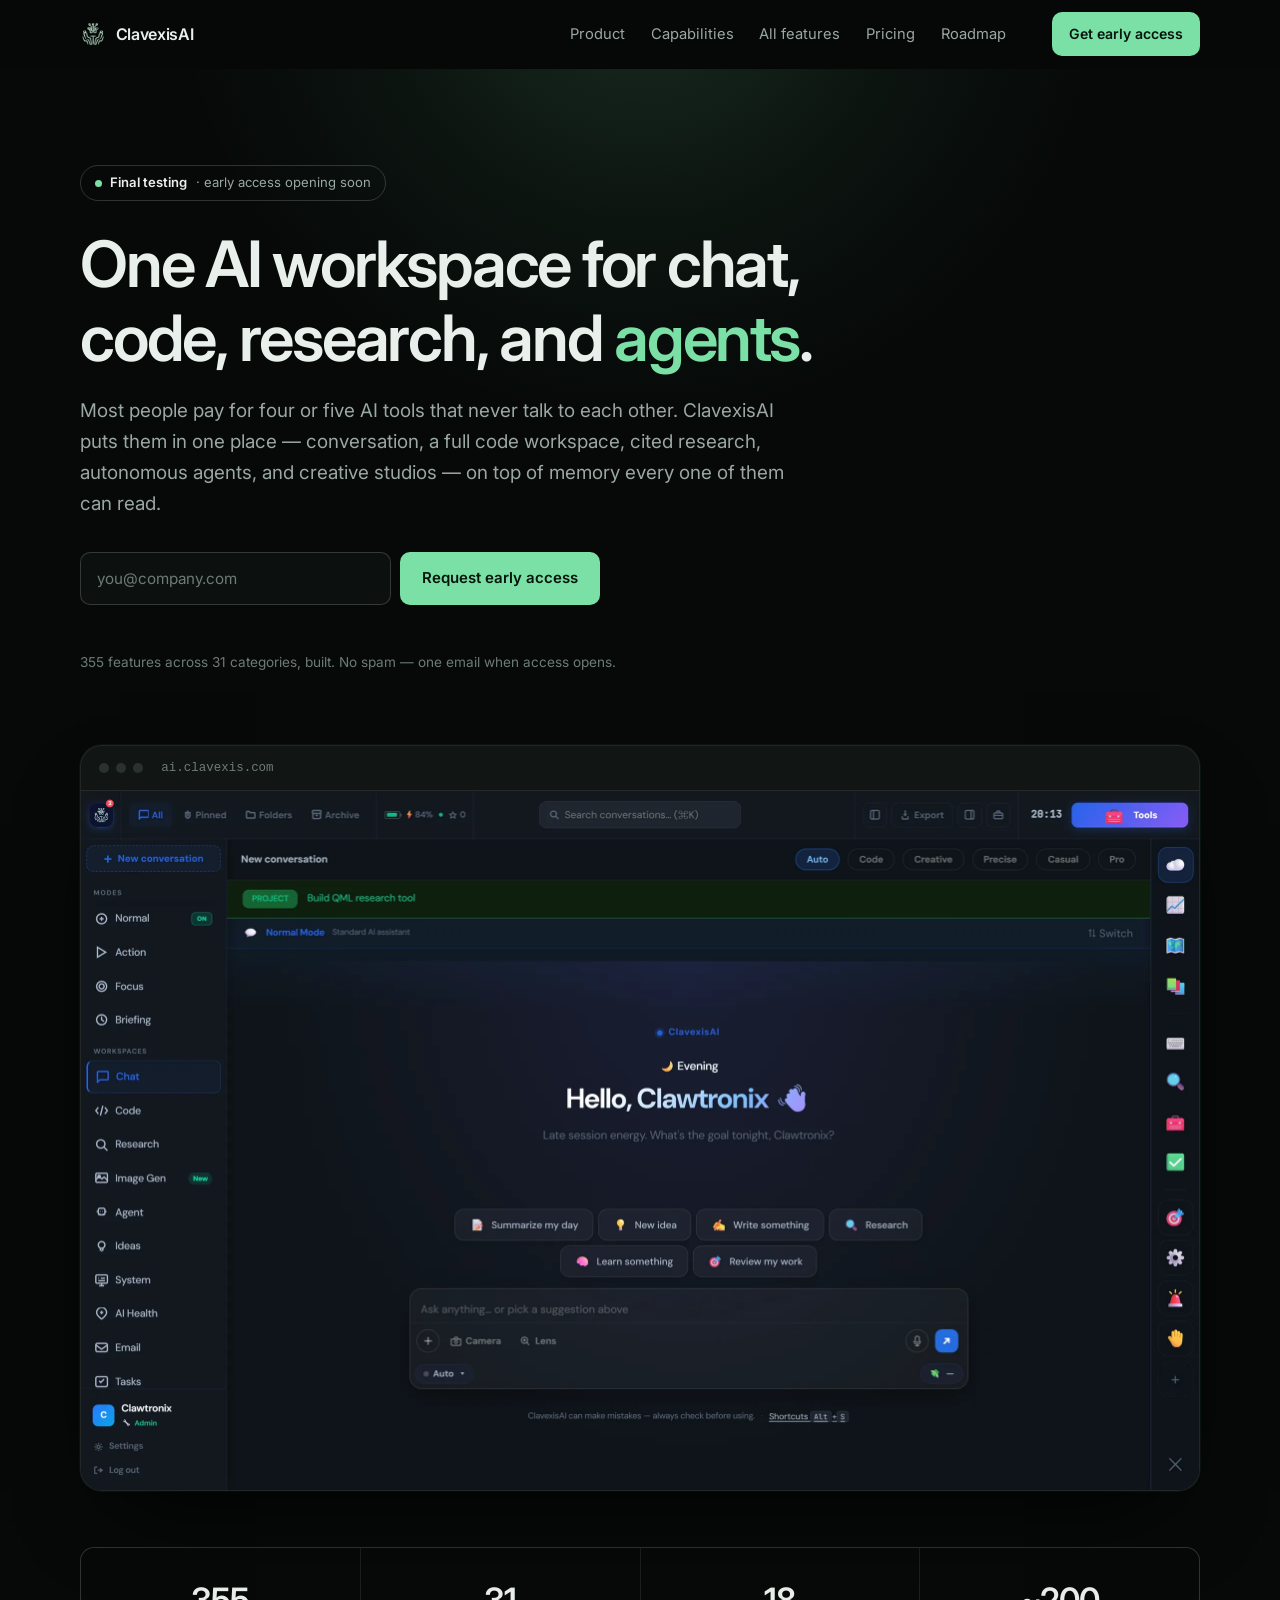
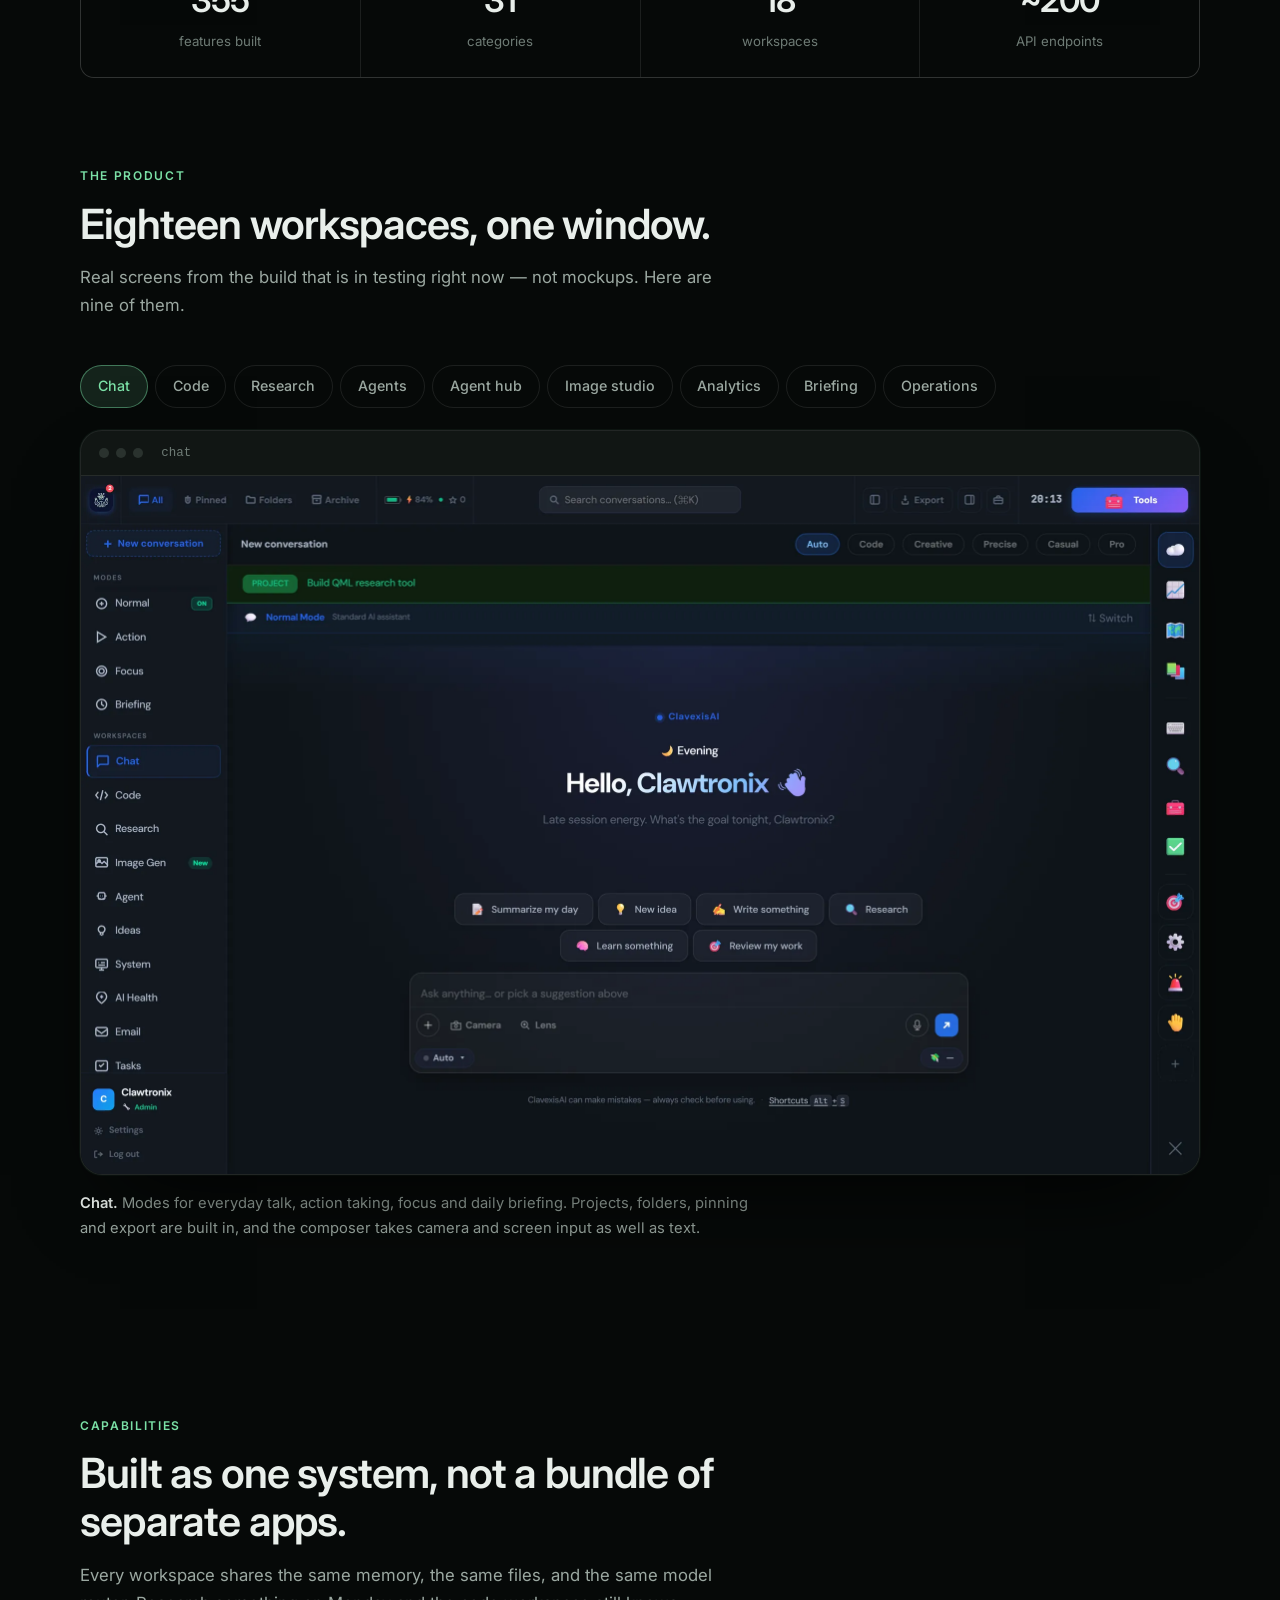
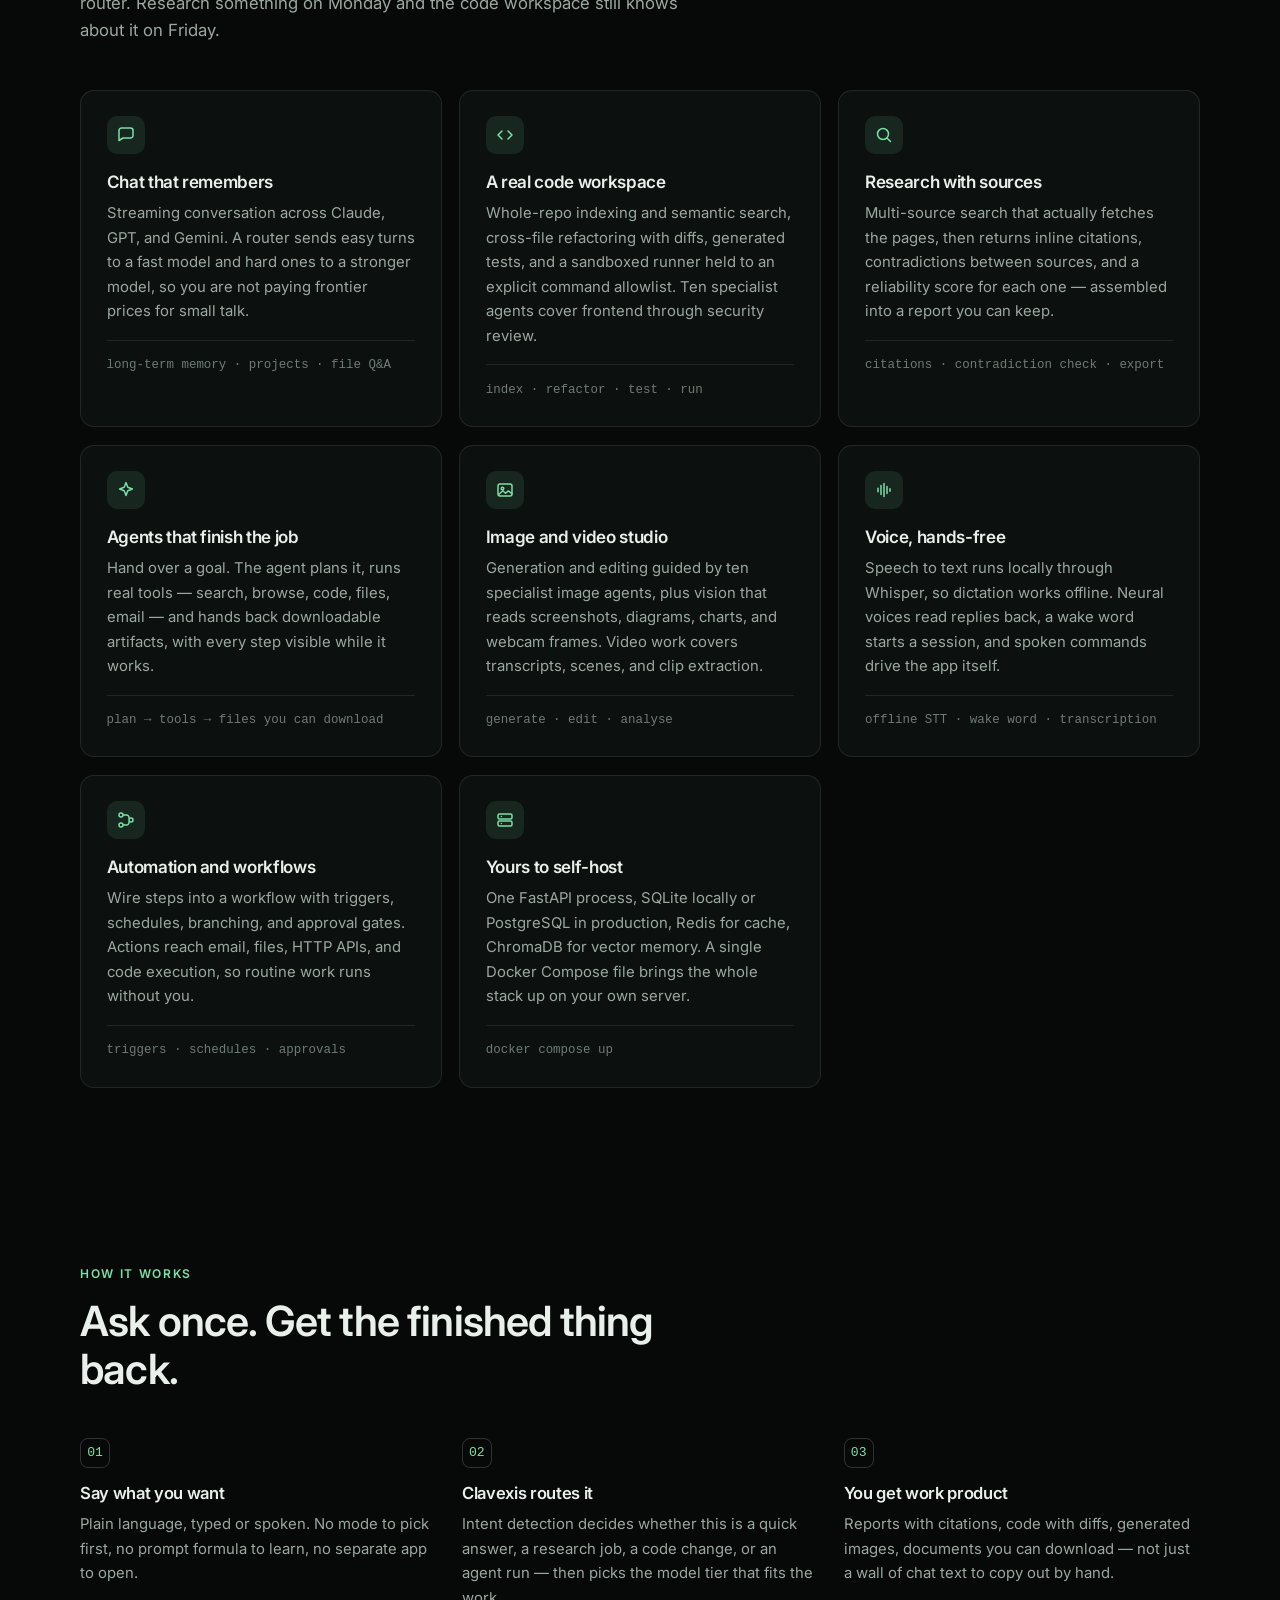
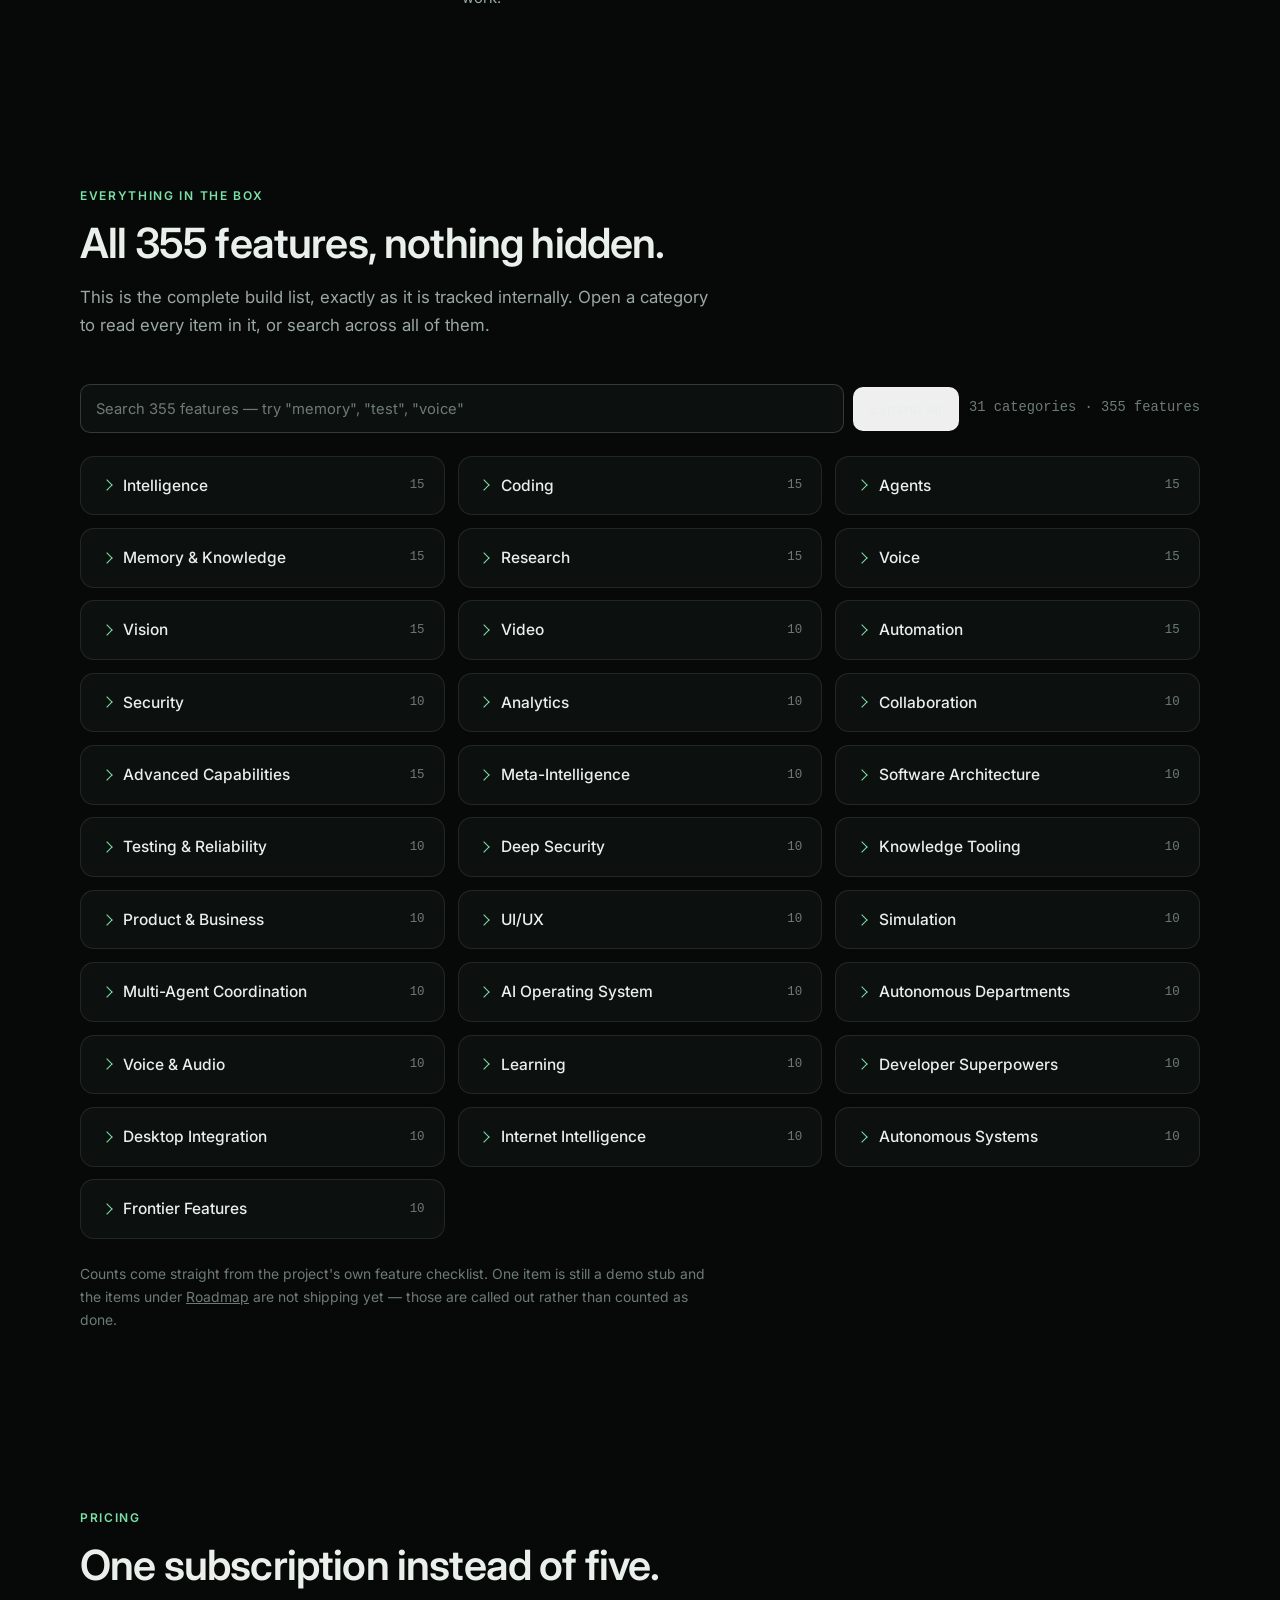
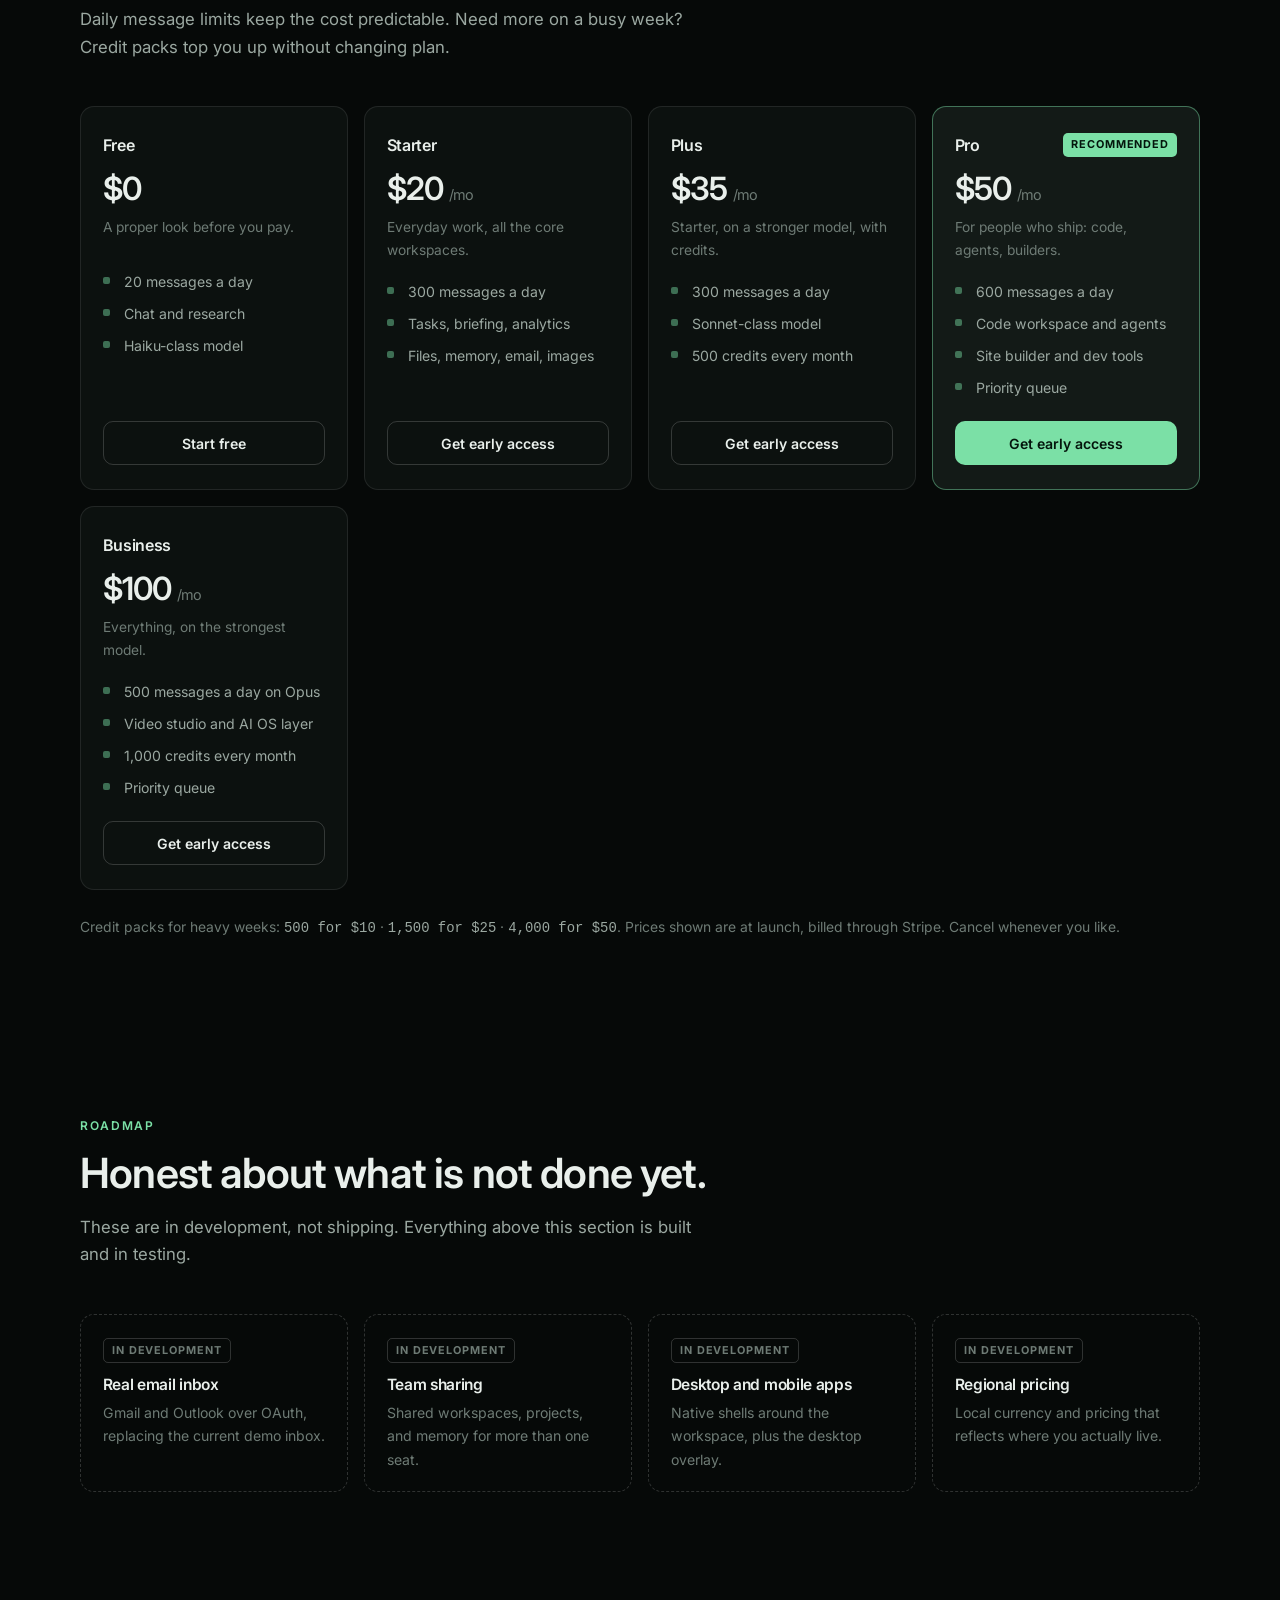
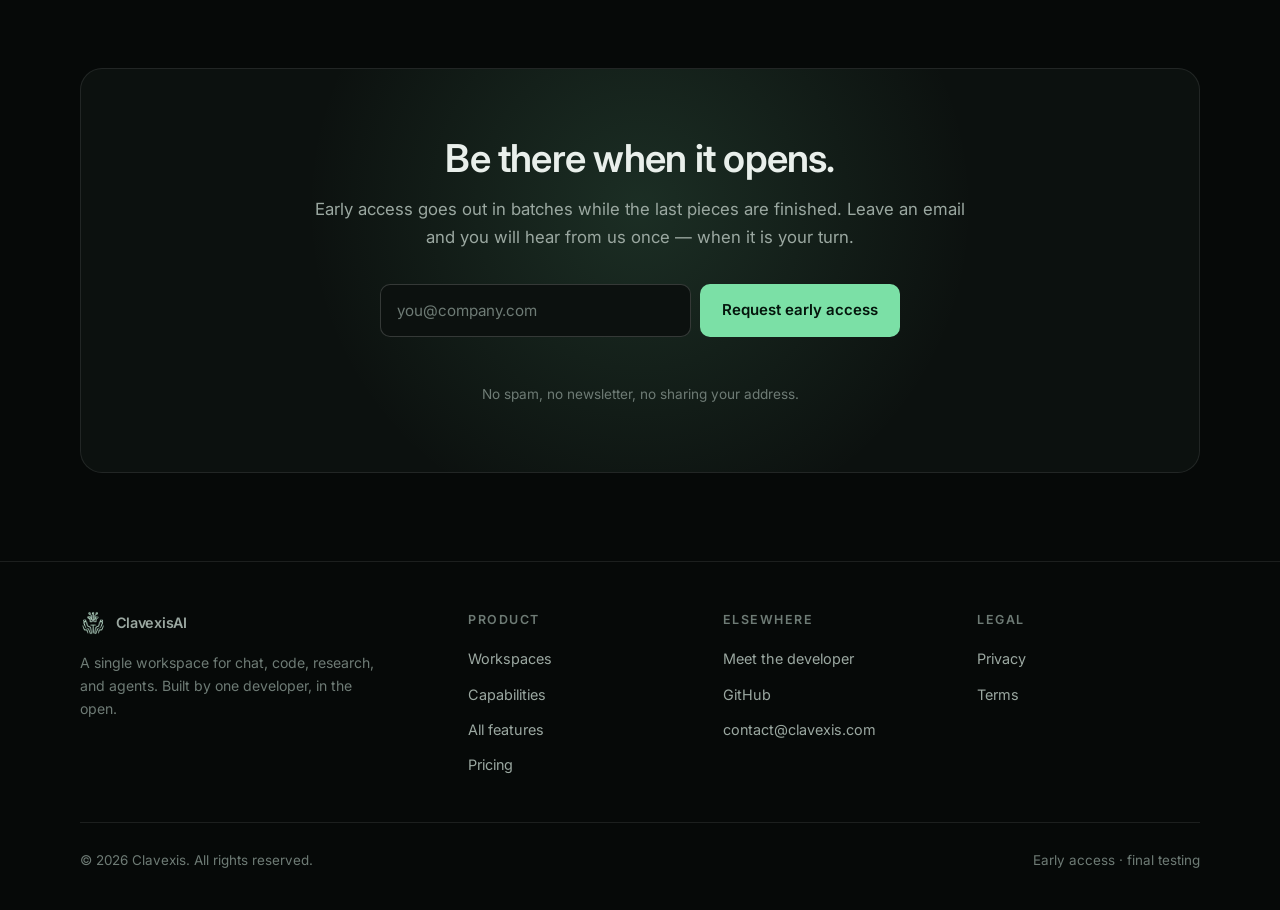
==== commit d799985b: "Publish new Clavexis landing page" ====
--- a/index.html
+++ b/index.html
@@ -1,447 +1,1374 @@
 <!DOCTYPE html>
 <html lang="en">
 <head>
-  <meta charset="UTF-8">
-  <meta name="viewport" content="width=device-width, initial-scale=1.0, viewport-fit=cover">
-  <title>ClavexisAI — Your friendly AI for everything</title>
-
-  <meta name="description" content="ClavexisAI is one assistant for everything — chat, autonomous agents, code, deep research, images, voice, and your own documents. Built by clavexis.">
-  <meta name="theme-color" content="#08081A">
-  <link rel="icon" type="image/png" href="[data-uri]">
-  <link rel="apple-touch-icon" href="[data-uri]">
-
-  <meta property="og:title" content="ClavexisAI — Your friendly AI for everything">
-  <meta property="og:description" content="One assistant for everything: chat, agents, code, research, images, voice, and your own files.">
-  <meta property="og:type" content="website">
-  <meta name="twitter:card" content="summary">
-
-  <link rel="preconnect" href="https://fonts.googleapis.com">
-  <link rel="preconnect" href="https://fonts.gstatic.com" crossorigin>
-  <link href="https://fonts.googleapis.com/css2?family=Orbitron:wght@500;700;900&family=Space+Grotesk:wght@300;400;500;600&family=JetBrains+Mono:wght@400;500&display=swap" rel="stylesheet">
-  <link rel="stylesheet" href="https://cdnjs.cloudflare.com/ajax/libs/font-awesome/6.5.0/css/all.min.css">
-  <style>
-    :root{
-      --bg:#08081A; --bg2:#0B0B22; --surface:#10102A; --surface2:#16163A;
-      --ink:#E7ECFF; --muted-solid:#646E96;
-      --cyan:#00E5FF; --cyan-dim:rgba(0,229,255,0.10);
-      --mint:#9FF0C4; --mint-dim:rgba(159,240,196,0.10);
-      --border:rgba(159,240,196,0.12);
-      --glow:0 0 32px rgba(0,229,255,0.22);
-      --d:'Orbitron',monospace; --b:'Space Grotesk',system-ui,sans-serif; --m:'JetBrains Mono',monospace;
-    }
-    *,*::before,*::after{box-sizing:border-box;margin:0;padding:0}
-    html{scroll-behavior:smooth}
-    body{background:var(--bg);color:var(--ink);font-family:var(--b);line-height:1.6;overflow-x:hidden;-webkit-font-smoothing:antialiased}
-    ::selection{background:rgba(0,229,255,0.25)}
-    :focus-visible{outline:2px solid var(--cyan);outline-offset:3px;border-radius:3px}
-
-    .field{position:fixed;inset:0;z-index:-1;background:
-      radial-gradient(ellipse 60% 50% at 50% -5%, rgba(58,58,174,0.35), transparent 60%),
-      radial-gradient(ellipse 50% 40% at 90% 10%, rgba(0,229,255,0.07), transparent 55%), var(--bg);}
-    .grid-bg{position:fixed;inset:0;z-index:-1;pointer-events:none;opacity:0.5;
-      background-image:linear-gradient(rgba(159,240,196,0.04) 1px,transparent 1px),linear-gradient(90deg,rgba(159,240,196,0.04) 1px,transparent 1px);
-      background-size:64px 64px;mask-image:radial-gradient(ellipse 80% 60% at 50% 0%, #000 30%, transparent 75%);}
-
-    /* NAV */
-    nav{position:fixed;top:0;left:0;right:0;z-index:100;display:flex;align-items:center;justify-content:space-between;
-      padding:0.8rem 1.5rem;background:rgba(8,8,26,0.72);backdrop-filter:blur(16px);border-bottom:1px solid var(--border)}
-    .brand{display:flex;align-items:center;gap:0.6rem;text-decoration:none;color:inherit}
-    .brand img{width:34px;height:34px;border-radius:8px;display:block}
-    .brand b{font-family:var(--d);font-weight:900;font-size:0.95rem;letter-spacing:0.04em}
-    .brand b i{color:var(--mint);font-style:normal}
-    .nav-r{display:flex;align-items:center;gap:1.3rem}
-    .nav-r a.lnk{font-family:var(--d);font-size:0.58rem;letter-spacing:0.16em;text-transform:uppercase;color:var(--muted-solid);text-decoration:none;transition:color .2s;white-space:nowrap}
-    .nav-r a.lnk:hover{color:var(--mint)}
-    .nav-cta{font-family:var(--d);font-size:0.6rem;font-weight:700;letter-spacing:0.14em;text-transform:uppercase;
-      padding:0.55rem 1.05rem;border-radius:5px;background:var(--cyan);color:#06061a;text-decoration:none;transition:all .2s;white-space:nowrap}
-    .nav-cta:hover{box-shadow:var(--glow);transform:translateY(-1px)}
-    .nav-toggle{display:none;flex-direction:column;gap:5px;width:40px;height:40px;align-items:center;justify-content:center;background:none;border:1px solid var(--border);border-radius:6px;cursor:pointer}
-    .nav-toggle span{display:block;width:19px;height:2px;background:var(--cyan);border-radius:2px;transition:.25s}
-    .nav-toggle.open span:nth-child(1){transform:translateY(7px) rotate(45deg)}
-    .nav-toggle.open span:nth-child(2){opacity:0}
-    .nav-toggle.open span:nth-child(3){transform:translateY(-7px) rotate(-45deg)}
-    @media(max-width:840px){
-      .nav-toggle{display:flex}
-      .nav-r{position:absolute;top:100%;left:0;right:0;flex-direction:column;align-items:stretch;gap:0.3rem;
-        background:rgba(8,8,26,0.97);backdrop-filter:blur(16px);border-bottom:1px solid var(--border);padding:0.8rem 1.5rem 1.1rem;
-        max-height:0;overflow:hidden;opacity:0;transition:max-height .3s,opacity .25s,padding .3s}
-      .nav-r.open{max-height:420px;opacity:1}
-      .nav-r a.lnk{padding:0.65rem 0;font-size:0.7rem;border-bottom:1px solid var(--border)}
-      .nav-cta{text-align:center;margin-top:0.5rem}
-    }
-
-    /* HERO */
-    .hero{min-height:100vh;display:flex;flex-direction:column;align-items:center;justify-content:center;text-align:center;padding:8rem 1.5rem 5rem;position:relative}
-    .badge{display:inline-flex;align-items:center;gap:0.5rem;padding:0.4rem 0.95rem;border:1px solid var(--border);border-radius:100px;
-      background:var(--mint-dim);font-family:var(--d);font-size:0.56rem;letter-spacing:0.16em;text-transform:uppercase;color:var(--mint);margin-bottom:1.75rem}
-    .badge .pip{width:6px;height:6px;border-radius:50%;background:var(--mint);box-shadow:0 0 8px var(--mint);animation:pip 2s ease-in-out infinite}
-    @keyframes pip{0%,100%{opacity:1}50%{opacity:.35}}
-    h1.hero-h{font-family:var(--d);font-weight:900;font-size:clamp(2.4rem,6.5vw,5rem);line-height:1.02;letter-spacing:-0.02em;max-width:14ch}
-    h1.hero-h .g{background:linear-gradient(100deg,var(--cyan),var(--mint));-webkit-background-clip:text;background-clip:text;color:transparent}
-    .hero-sub{margin-top:1.4rem;font-size:clamp(1rem,2vw,1.2rem);color:#A6AEC9;max-width:48ch;line-height:1.7}
-
-    .console{margin-top:2.6rem;width:min(620px,92vw);background:linear-gradient(180deg,var(--surface),var(--bg2));
-      border:1px solid var(--border);border-radius:14px;box-shadow:0 24px 70px rgba(0,0,0,0.5);overflow:hidden;text-align:left}
-    .console-top{display:flex;align-items:center;gap:0.5rem;padding:0.7rem 1rem;border-bottom:1px solid var(--border);background:rgba(255,255,255,0.015)}
-    .dot{width:11px;height:11px;border-radius:50%}.dot.r{background:#ff5f57}.dot.y{background:#febc2e}.dot.g{background:#28c840}
-    .console-top .lbl{margin-left:auto;font-family:var(--m);font-size:0.66rem;color:var(--muted-solid)}
-    .console-body{padding:1.4rem 1.3rem 1.6rem}
-    .prompt-row{display:flex;align-items:center;gap:0.6rem;font-family:var(--m);font-size:0.95rem}
-    .prompt-row .chev{color:var(--mint);font-weight:600}
-    .typed{color:var(--ink)}
-    .caret{display:inline-block;width:9px;height:1.15em;background:var(--cyan);margin-left:2px;vertical-align:text-bottom;animation:blink 1s steps(1) infinite}
-    @keyframes blink{50%{opacity:0}}
-    .route{margin-top:1.2rem;display:flex;align-items:center;gap:0.6rem;min-height:30px;opacity:0;transform:translateY(6px);transition:opacity .35s,transform .35s}
-    .route.show{opacity:1;transform:none}
-    .route .arrow{color:var(--muted-solid);font-family:var(--m);font-size:0.8rem}
-    .route .chip{display:inline-flex;align-items:center;gap:0.45rem;font-family:var(--d);font-size:0.56rem;letter-spacing:0.12em;text-transform:uppercase;
-      padding:0.4rem 0.8rem;border-radius:6px;background:var(--cyan-dim);border:1px solid rgba(0,229,255,0.3);color:var(--cyan)}
-    .hero-cta{margin-top:2.4rem;display:flex;gap:0.9rem;flex-wrap:wrap;justify-content:center}
-    .btn{display:inline-flex;align-items:center;gap:0.5rem;font-family:var(--d);font-size:0.68rem;font-weight:700;letter-spacing:0.13em;text-transform:uppercase;
-      padding:0.85rem 1.7rem;border-radius:6px;text-decoration:none;cursor:pointer;border:none;transition:all .2s}
-    .btn-fill{background:var(--cyan);color:#06061a}
-    .btn-fill:hover{box-shadow:var(--glow);transform:translateY(-2px)}
-    .btn-ghost{background:transparent;border:1px solid var(--border);color:var(--mint)}
-    .btn-ghost:hover{background:var(--mint-dim);border-color:rgba(159,240,196,0.4)}
-
-    /* SECTIONS */
-    section{max-width:1080px;margin:0 auto;padding:5rem 1.5rem}
-    .eyebrow{font-family:var(--d);font-size:0.58rem;letter-spacing:0.3em;text-transform:uppercase;color:var(--mint);margin-bottom:0.7rem}
-    .sec-h{font-family:var(--d);font-weight:700;font-size:clamp(1.5rem,3.2vw,2.1rem);line-height:1.15;letter-spacing:-0.01em;max-width:22ch}
-    .sec-lead{margin-top:0.9rem;color:#A6AEC9;max-width:56ch;font-size:1.02rem;line-height:1.7}
-    .cat-label{font-family:var(--d);font-size:0.6rem;letter-spacing:0.26em;text-transform:uppercase;color:var(--cyan);margin:2.4rem 0 1rem;display:flex;align-items:center;gap:0.7rem}
-    .cat-label::after{content:'';flex:1;height:1px;background:var(--border)}
-
-    .grid{display:grid;grid-template-columns:repeat(auto-fill,minmax(232px,1fr));gap:0.85rem}
-    .feat{position:relative;background:var(--surface);border:1px solid var(--border);border-radius:10px;padding:1.2rem 1.2rem;transition:transform .22s,border-color .22s,background .22s}
-    .feat:hover{transform:translateY(-3px);border-color:rgba(0,229,255,0.35);background:var(--surface2)}
-    .feat .fi{font-size:1.4rem;display:block;margin-bottom:0.6rem}
-    .feat h3{font-family:var(--d);font-size:0.74rem;font-weight:700;letter-spacing:0.03em;margin-bottom:0.4rem}
-    .feat p{font-size:0.8rem;color:#9AA3C2;line-height:1.55}
-    .feat.pending{border-style:dashed}
-    .tag{position:absolute;top:0.7rem;right:0.7rem;font-family:var(--d);font-size:0.46rem;letter-spacing:0.1em;text-transform:uppercase;padding:0.2rem 0.45rem;border-radius:3px}
-    .tag.dev{background:rgba(234,179,8,0.13);color:#eab308;border:1px solid rgba(234,179,8,0.3)}
-    .tag.soon{background:rgba(168,85,247,0.15);color:#c084fc;border:1px solid rgba(168,85,247,0.3)}
-    @media(max-width:560px){.grid{grid-template-columns:1fr}}
-    /* ALL-355 FEATURE BROWSER */
-    .fx-hero-count{display:flex;flex-wrap:wrap;gap:1rem;justify-content:center;margin-top:0.5rem}
-    .fx-count{font-family:var(--d);font-weight:900;background:linear-gradient(100deg,var(--cyan),var(--mint));-webkit-background-clip:text;background-clip:text;color:transparent}
-    .fx-controls{margin-top:2rem;display:flex;flex-direction:column;gap:1rem}
-    .fx-search{display:flex;align-items:center;gap:0.6rem;background:var(--surface);border:1px solid var(--border);border-radius:10px;padding:0.75rem 1rem;max-width:460px}
-    .fx-search i{color:var(--muted-solid)}
-    .fx-search input{flex:1;background:none;border:none;outline:none;color:var(--ink);font-family:var(--b);font-size:0.95rem}
-    .fx-search input::placeholder{color:var(--muted-solid)}
-    .fx-meta{font-family:var(--m);font-size:0.74rem;color:var(--muted-solid)}
-    .fx-meta b{color:var(--mint)}
-    .fx-chips{display:flex;flex-wrap:wrap;gap:0.45rem}
-    .fx-chip{font-family:var(--d);font-size:0.56rem;letter-spacing:0.08em;text-transform:uppercase;padding:0.45rem 0.8rem;border-radius:100px;
-      background:var(--surface);border:1px solid var(--border);color:var(--muted-solid);cursor:pointer;transition:all .18s;white-space:nowrap}
-    .fx-chip:hover{color:var(--mint);border-color:rgba(159,240,196,0.35)}
-    .fx-chip.active{background:var(--cyan);color:#06061a;border-color:var(--cyan);font-weight:700}
-    .fx-cat{margin-top:2.4rem}
-    .fx-cat-h{font-family:var(--d);font-size:0.72rem;font-weight:700;letter-spacing:0.16em;text-transform:uppercase;color:var(--cyan);margin-bottom:0.9rem;display:flex;align-items:center;gap:0.55rem}
-    .fx-cat-h .ce{font-size:1rem}
-    .fx-cat-h .cc{margin-left:auto;font-family:var(--m);font-size:0.62rem;color:var(--muted-solid);letter-spacing:0}
-    .fx-list{display:grid;grid-template-columns:repeat(auto-fill,minmax(220px,1fr));gap:0.5rem}
-    .fx-item{display:flex;align-items:center;gap:0.6rem;background:var(--surface);border:1px solid var(--border);border-radius:7px;padding:0.6rem 0.8rem;transition:all .16s}
-    .fx-item:hover{border-color:rgba(0,229,255,0.35);background:var(--surface2);transform:translateX(2px)}
-    .fx-num{font-family:var(--m);font-size:0.6rem;color:var(--muted-solid);min-width:26px}
-    .fx-name{font-size:0.82rem;color:var(--ink);line-height:1.35}
-    .fx-check{margin-left:auto;color:var(--mint);font-size:0.7rem;flex-shrink:0}
-    .fx-empty{text-align:center;padding:3rem;color:var(--muted-solid);font-family:var(--m);font-size:0.85rem}
-    @media(max-width:560px){.fx-list{grid-template-columns:1fr}}
-    /* STEPS */
-    .steps{margin-top:2.6rem;display:grid;grid-template-columns:repeat(3,1fr);gap:1.5rem}
-    .step{padding-top:1.5rem;border-top:2px solid var(--border)}
-    .step .n{font-family:var(--m);font-size:0.7rem;color:var(--cyan)}
-    .step h4{font-family:var(--d);font-size:0.82rem;font-weight:700;margin:0.6rem 0 0.5rem}
-    .step p{font-size:0.86rem;color:#9AA3C2;line-height:1.6}
-    @media(max-width:760px){.steps{grid-template-columns:1fr;gap:1.6rem}}
-
-    /* DEV / CROSS-LINK STRIP */
-    .dev-card{margin-top:1rem;background:linear-gradient(150deg,var(--surface2),var(--bg2));border:1px solid var(--border);border-radius:16px;padding:2.6rem 2rem;display:flex;gap:2rem;align-items:center;flex-wrap:wrap;justify-content:space-between}
-    .dev-l{display:flex;gap:1.2rem;align-items:center;min-width:240px}
-    .dev-l img{width:64px;height:64px;border-radius:14px;flex-shrink:0}
-    .dev-l .who b{font-family:var(--d);font-size:1rem;font-weight:900;display:block}
-    .dev-l .who span{font-size:0.85rem;color:#9AA3C2}
-    .dev-links{display:flex;gap:0.7rem;flex-wrap:wrap}
-    .dev-links a{display:inline-flex;align-items:center;gap:0.45rem;font-family:var(--d);font-size:0.62rem;font-weight:700;letter-spacing:0.1em;text-transform:uppercase;
-      padding:0.7rem 1.2rem;border-radius:7px;text-decoration:none;border:1px solid var(--border);color:var(--mint);background:var(--surface);transition:all .2s}
-    .dev-links a:hover{border-color:rgba(0,229,255,0.4);color:var(--cyan);background:var(--cyan-dim);transform:translateY(-2px)}
-    .dev-links a.primary{background:var(--cyan);color:#06061a;border-color:var(--cyan)}
-    .dev-links a.primary:hover{box-shadow:var(--glow);color:#06061a}
-
-    /* WAITLIST */
-    .cta-wrap{max-width:1080px;margin:0 auto;padding:0 1.5rem}
-    .cta-card{position:relative;background:linear-gradient(150deg,var(--surface2),var(--bg2));border:1px solid rgba(0,229,255,0.25);border-radius:18px;padding:3.5rem 2rem;text-align:center;overflow:hidden}
-    .cta-card::before{content:"";position:absolute;inset:0;background:radial-gradient(ellipse 50% 70% at 50% 0%,rgba(0,229,255,0.12),transparent 70%);pointer-events:none}
-    .cta-card>*{position:relative}
-    .cta-h{font-family:var(--d);font-weight:900;font-size:clamp(1.6rem,4vw,2.5rem);line-height:1.1}
-    .cta-h .g{background:linear-gradient(100deg,var(--cyan),var(--mint));-webkit-background-clip:text;background-clip:text;color:transparent}
-    .cta-sub{margin:1rem auto 1.8rem;color:#A6AEC9;max-width:46ch;line-height:1.7}
-    .wait-form{display:flex;gap:0.6rem;max-width:460px;margin:0 auto;flex-wrap:wrap;justify-content:center}
-    .wait-input{flex:1;min-width:200px;padding:0.85rem 1.1rem;background:var(--bg);border:1px solid var(--border);border-radius:8px;color:var(--ink);font-family:var(--b);font-size:0.95rem;outline:none;transition:border-color .2s}
-    .wait-input:focus{border-color:var(--cyan)}
-    .wait-input::placeholder{color:var(--muted-solid)}
-    .wait-msg{margin-top:1rem;font-family:var(--m);font-size:0.78rem;min-height:1.2em;display:none}
-    .wait-msg.ok{display:block;color:var(--mint)}
-    .wait-msg.err{display:block;color:#ff6b6b}
-    @media(max-width:520px){.wait-form{flex-direction:column}.dev-card{flex-direction:column;align-items:flex-start}}
-
-    /* FOOTER */
-    footer{border-top:1px solid var(--border);margin:5rem auto 0;max-width:1080px;padding:2.5rem 1.5rem;display:flex;align-items:center;justify-content:space-between;gap:1rem;flex-wrap:wrap}
-    .foot-l{display:flex;align-items:center;gap:0.6rem}
-    .foot-l img{width:30px;height:30px;border-radius:7px}
-    .foot-l span{font-family:var(--d);font-size:0.6rem;letter-spacing:0.16em;text-transform:uppercase;color:var(--muted-solid)}
-    .foot-r{display:flex;gap:1.3rem;flex-wrap:wrap}
-    .foot-r a{font-family:var(--d);font-size:0.58rem;letter-spacing:0.14em;text-transform:uppercase;color:var(--muted-solid);text-decoration:none;transition:color .2s}
-    .foot-r a:hover{color:var(--mint)}
-
-    .reveal{opacity:0;transform:translateY(18px);transition:opacity .6s,transform .6s}
-    .reveal.in{opacity:1;transform:none}
-    @media(prefers-reduced-motion:reduce){*,*::before,*::after{animation-duration:.01ms!important;transition-duration:.01ms!important;scroll-behavior:auto!important}.reveal{opacity:1;transform:none}}
-  </style>
+<meta charset="utf-8">
+<meta name="viewport" content="width=device-width, initial-scale=1">
+<title>ClavexisAI &mdash; One AI workspace for chat, code, research, and agents</title>
+<meta name="description" content="ClavexisAI puts chat, a full code workspace, cited deep research, autonomous agents, and creative studios in one place, on shared memory. 355 features across 31 categories, built. Early access opening soon.">
+<link rel="canonical" href="https://ai.clavexis.com/">
+<meta name="theme-color" content="#060908">
+
+<meta property="og:type" content="website">
+<meta property="og:site_name" content="ClavexisAI">
+<meta property="og:url" content="https://ai.clavexis.com/">
+<meta property="og:title" content="ClavexisAI &mdash; One AI workspace for chat, code, research, and agents">
+<meta property="og:description" content="Chat, code, cited research, autonomous agents, and creative studios in a single workspace with shared memory. 355 features built. Early access opening soon.">
+<meta property="og:image" content="https://ai.clavexis.com/landing-assets/og.jpg">
+<meta name="twitter:card" content="summary_large_image">
+<meta name="twitter:title" content="ClavexisAI &mdash; One AI workspace for chat, code, research, and agents">
+<meta name="twitter:description" content="Chat, code, cited research, autonomous agents, and creative studios in a single workspace with shared memory.">
+<meta name="twitter:image" content="https://ai.clavexis.com/landing-assets/og.jpg">
+
+<link rel="icon" type="image/png" href="[data-uri]">
+<link rel="preconnect" href="https://fonts.googleapis.com">
+<link rel="preconnect" href="https://fonts.gstatic.com" crossorigin>
+<link rel="stylesheet" href="https://fonts.googleapis.com/css2?family=Inter:wght@400;500;600;700&display=swap">
+
+<script type="application/ld+json">
+{
+  "@context": "https://schema.org",
+  "@type": "SoftwareApplication",
+  "name": "ClavexisAI",
+  "url": "https://ai.clavexis.com/",
+  "applicationCategory": "BusinessApplication",
+  "operatingSystem": "Web",
+  "description": "A single AI workspace for chat, code, deep research, autonomous agents, and creative studios, with long-term memory shared across every workspace.",
+  "author": { "@type": "Person", "name": "Clavexis", "url": "https://clavexis.com" },
+  "offers": [
+    { "@type": "Offer", "name": "Free",     "price": "0",   "priceCurrency": "USD" },
+    { "@type": "Offer", "name": "Starter",  "price": "20",  "priceCurrency": "USD" },
+    { "@type": "Offer", "name": "Plus",     "price": "35",  "priceCurrency": "USD" },
+    { "@type": "Offer", "name": "Pro",      "price": "50",  "priceCurrency": "USD" },
+    { "@type": "Offer", "name": "Business", "price": "100", "priceCurrency": "USD" }
+  ]
+}
+</script>
+
+<style>
+/* ── tokens ─────────────────────────────────────────────────────────────── */
+:root{
+  --logo:url("[data-uri]");
+  --bg:#060908;
+  --bg-elev:#0C110F;
+  --bg-elev-2:#131A17;
+  --line:rgba(255,255,255,.09);
+  --line-strong:rgba(255,255,255,.17);
+  --fg:#E9EFEB;
+  --fg-muted:#9BA8A1;
+  --fg-dim:#6E7B75;
+  --brand:#7BE0A6;
+  --brand-2:#4FD18B;
+  --brand-ink:#04150C;
+  --radius:14px;
+  --radius-lg:22px;
+  --maxw:1160px;
+  --gutter:20px;
+  --font:'Inter',-apple-system,BlinkMacSystemFont,'Segoe UI',Roboto,Helvetica,Arial,sans-serif;
+  --mono:ui-monospace,SFMono-Regular,'SF Mono',Menlo,Consolas,monospace;
+}
+
+/* ── base ───────────────────────────────────────────────────────────────── */
+*,*::before,*::after{box-sizing:border-box}
+html{-webkit-text-size-adjust:100%;scroll-behavior:smooth;scroll-padding-top:88px}
+body{
+  margin:0;background:var(--bg);color:var(--fg);
+  font-family:var(--font);font-size:16px;line-height:1.65;
+  -webkit-font-smoothing:antialiased;overflow-x:hidden;
+}
+h1,h2,h3{margin:0;line-height:1.15;letter-spacing:-.02em;font-weight:600}
+p{margin:0}
+a{color:inherit}
+img,svg{display:block;max-width:100%}
+:focus-visible{outline:2px solid var(--brand);outline-offset:3px;border-radius:4px}
+
+.wrap{width:100%;max-width:var(--maxw);margin:0 auto;padding:0 var(--gutter)}
+.eyebrow{font-size:.75rem;font-weight:600;letter-spacing:.14em;text-transform:uppercase;color:var(--brand);margin-bottom:.9rem}
+.lede{color:var(--fg-muted);font-size:1.05rem;max-width:62ch}
+.skip{position:absolute;left:-9999px;top:0;background:var(--brand);color:var(--brand-ink);padding:.7rem 1.1rem;border-radius:0 0 10px 0;font-weight:600;z-index:100}
+.skip:focus{left:0}
+
+/* ── buttons ────────────────────────────────────────────────────────────── */
+.btn{
+  display:inline-flex;align-items:center;justify-content:center;gap:.5rem;
+  padding:.8rem 1.3rem;border-radius:10px;border:1px solid transparent;
+  font:inherit;font-size:.94rem;font-weight:600;text-decoration:none;cursor:pointer;
+  white-space:nowrap;transition:background .15s ease,border-color .15s ease,color .15s ease;
+}
+.btn-primary{background:var(--brand);color:var(--brand-ink)}
+.btn-primary:hover{background:var(--brand-2)}
+.btn-ghost{border-color:var(--line-strong);color:var(--fg)}
+.btn-ghost:hover{border-color:var(--brand);color:var(--brand)}
+.btn-sm{padding:.58rem 1rem;font-size:.88rem}
+
+/* ── nav ────────────────────────────────────────────────────────────────── */
+.nav{position:sticky;top:0;z-index:50;background:rgba(6,9,8,.8);backdrop-filter:blur(14px);border-bottom:1px solid transparent;transition:border-color .2s ease}
+.nav.is-stuck{border-bottom-color:var(--line)}
+.nav-in{display:flex;align-items:center;gap:1.5rem;height:68px}
+.brand{display:flex;align-items:center;gap:.6rem;text-decoration:none;font-weight:600;letter-spacing:-.02em}
+.brand::before{content:"";flex:0 0 26px;width:26px;height:26px;background:var(--logo) center/contain no-repeat}
+.nav-links{display:flex;gap:1.6rem;margin-left:auto;font-size:.92rem}
+.nav-links a{color:var(--fg-muted);text-decoration:none;transition:color .15s ease}
+.nav-links a:hover{color:var(--fg)}
+.nav-cta{margin-left:1.4rem}
+
+/* ── hero ───────────────────────────────────────────────────────────────── */
+.hero{position:relative;padding:clamp(3.5rem,9vw,6rem) 0 0;overflow:hidden}
+.hero::before{
+  content:"";position:absolute;left:50%;top:-38%;transform:translateX(-50%);
+  width:min(1000px,130%);aspect-ratio:1/1;pointer-events:none;
+  background:radial-gradient(circle,rgba(123,224,166,.17) 0%,rgba(123,224,166,.05) 38%,transparent 66%);
+}
+.hero-in{position:relative;max-width:760px}
+.pill{display:inline-flex;align-items:center;gap:.55rem;padding:.4rem .85rem;border:1px solid var(--line-strong);border-radius:999px;font-size:.82rem;color:var(--fg-muted);margin-bottom:1.6rem}
+.pill b{color:var(--fg);font-weight:600}
+.pulse{width:7px;height:7px;border-radius:50%;background:var(--brand);box-shadow:0 0 0 0 rgba(123,224,166,.55);animation:pulse 2.4s infinite}
+@keyframes pulse{70%{box-shadow:0 0 0 9px rgba(123,224,166,0)}100%{box-shadow:0 0 0 0 rgba(123,224,166,0)}}
+.hero h1{font-size:clamp(2.3rem,6.2vw,4rem);letter-spacing:-.035em;margin-bottom:1.3rem}
+.hero h1 em{font-style:normal;color:var(--brand)}
+.hero .lede{font-size:clamp(1.02rem,2vw,1.18rem);max-width:60ch}
+
+/* ── email form ─────────────────────────────────────────────────────────── */
+.signup{display:flex;gap:.6rem;flex-wrap:wrap;margin-top:2rem;max-width:520px}
+.signup input[type=email]{
+  flex:1 1 240px;min-width:0;padding:.82rem 1rem;font:inherit;font-size:.95rem;
+  color:var(--fg);background:var(--bg-elev);border:1px solid var(--line-strong);border-radius:10px;transition:border-color .15s ease;
+}
+.signup input[type=email]::placeholder{color:var(--fg-dim)}
+.signup input[type=email]:focus{outline:none;border-color:var(--brand)}
+.form-note{margin-top:.85rem;font-size:.85rem;color:var(--fg-dim)}
+.form-msg{margin-top:.85rem;font-size:.9rem;font-weight:500;min-height:1.3em}
+.form-msg.ok{color:var(--brand)}
+.form-msg.err{color:#FF9A8B}
+
+/* ── screenshot frame ───────────────────────────────────────────────────── */
+.shot{
+  position:relative;border:1px solid var(--line);border-radius:var(--radius-lg);overflow:hidden;
+  background:var(--bg-elev);box-shadow:0 40px 90px -40px rgba(0,0,0,.95),0 0 0 1px rgba(123,224,166,.05);
+}
+.shot-bar{display:flex;align-items:center;gap:.45rem;padding:.72rem 1.1rem;border-bottom:1px solid var(--line);background:rgba(255,255,255,.02)}
+.shot-bar .dot{width:10px;height:10px;border-radius:50%;background:#2A322E}
+.shot-bar .where{margin-left:.7rem;font-family:var(--mono);font-size:.78rem;color:var(--fg-dim)}
+.shot img{width:100%;height:auto;display:block}
+.hero-shot{position:relative;margin-top:clamp(3rem,6vw,4.5rem)}
+
+/* ── stats ──────────────────────────────────────────────────────────────── */
+.stats{display:grid;grid-template-columns:repeat(4,1fr);gap:1px;margin-top:clamp(2.5rem,5vw,3.5rem);background:var(--line);border:1px solid var(--line);border-radius:var(--radius);overflow:hidden}
+.stat{background:var(--bg);padding:1.5rem 1.2rem;text-align:center}
+.stat b{display:block;font-size:clamp(1.5rem,3vw,2.1rem);font-weight:600;letter-spacing:-.03em}
+.stat span{font-size:.83rem;color:var(--fg-dim)}
+
+/* ── sections ───────────────────────────────────────────────────────────── */
+section{padding:clamp(3.5rem,7vw,5.5rem) 0}
+.sec-head{max-width:64ch;margin-bottom:clamp(2rem,4vw,2.8rem)}
+.sec-head h2{font-size:clamp(1.8rem,4vw,2.6rem);margin-bottom:1rem}
+
+/* ── workspace tabs ─────────────────────────────────────────────────────── */
+.tabs{display:flex;flex-wrap:wrap;gap:.45rem;margin-bottom:1.4rem}
+.tab{
+  padding:.55rem 1.05rem;border:1px solid var(--line);border-radius:999px;background:transparent;
+  font:inherit;font-size:.89rem;font-weight:500;color:var(--fg-muted);cursor:pointer;
+  transition:border-color .15s ease,color .15s ease,background .15s ease;
+}
+.tab:hover{color:var(--fg);border-color:var(--line-strong)}
+.tab[aria-selected=true]{background:rgba(123,224,166,.12);border-color:rgba(123,224,166,.45);color:var(--brand)}
+.panel-cap{margin-top:1rem;font-size:.92rem;color:var(--fg-muted);max-width:75ch}
+.panel-cap b{color:var(--fg);font-weight:600}
+
+/* ── capability cards ───────────────────────────────────────────────────── */
+.grid{display:grid;grid-template-columns:repeat(auto-fit,minmax(310px,1fr));gap:1.1rem}
+.card{padding:1.6rem;border:1px solid var(--line);border-radius:var(--radius);background:var(--bg-elev);transition:border-color .18s ease,background .18s ease}
+.card:hover{border-color:var(--line-strong);background:var(--bg-elev-2)}
+.card .ico{width:38px;height:38px;border-radius:10px;display:grid;place-items:center;margin-bottom:1.1rem;background:rgba(123,224,166,.1);color:var(--brand)}
+.card h3{font-size:1.07rem;margin-bottom:.6rem}
+.card p{color:var(--fg-muted);font-size:.93rem}
+.card .meta{margin-top:1rem;padding-top:.9rem;border-top:1px solid var(--line);font-family:var(--mono);font-size:.78rem;color:var(--fg-dim)}
+
+/* ── how it works ───────────────────────────────────────────────────────── */
+.steps3{display:grid;grid-template-columns:repeat(auto-fit,minmax(260px,1fr));gap:1.6rem}
+.step3 .n{width:30px;height:30px;border-radius:8px;display:grid;place-items:center;margin-bottom:1rem;border:1px solid var(--line-strong);font-family:var(--mono);font-size:.82rem;color:var(--brand)}
+.step3 h3{font-size:1.04rem;margin-bottom:.55rem}
+.step3 p{color:var(--fg-muted);font-size:.93rem}
+
+/* ── full feature catalogue ─────────────────────────────────────────────── */
+.feat-tools{display:flex;flex-wrap:wrap;gap:.6rem;align-items:center;margin-bottom:1.4rem}
+.feat-search{
+  flex:1 1 280px;min-width:0;padding:.7rem .95rem;font:inherit;font-size:.92rem;color:var(--fg);
+  background:var(--bg-elev);border:1px solid var(--line-strong);border-radius:10px;
+}
+.feat-search::placeholder{color:var(--fg-dim)}
+.feat-search:focus{outline:none;border-color:var(--brand)}
+.feat-count{font-size:.86rem;color:var(--fg-dim);font-family:var(--mono)}
+.cats{display:grid;grid-template-columns:repeat(auto-fit,minmax(320px,1fr));gap:.8rem;align-items:start}
+.cat{border:1px solid var(--line);border-radius:var(--radius);background:var(--bg-elev);overflow:hidden}
+.cat[open]{border-color:var(--line-strong);background:var(--bg-elev-2)}
+.cat summary{
+  display:flex;align-items:center;gap:.8rem;padding:1rem 1.2rem;cursor:pointer;list-style:none;
+  font-weight:500;font-size:.97rem;transition:color .15s ease;
+}
+.cat summary::-webkit-details-marker{display:none}
+.cat summary::before{
+  content:"";flex:0 0 8px;width:8px;height:8px;border-right:1.5px solid var(--brand);border-bottom:1.5px solid var(--brand);
+  transform:rotate(-45deg);transition:transform .18s ease;margin-left:.15rem;
+}
+.cat[open] summary::before{transform:rotate(45deg)}
+.cat summary:hover{color:var(--brand)}
+.cat-name{flex:1}
+.cat-count{font-family:var(--mono);font-size:.78rem;color:var(--fg-dim)}
+.cat-list{list-style:none;margin:0;padding:0 1.2rem 1.1rem;display:flex;flex-direction:column;gap:.4rem}
+.cat-list li{display:flex;gap:.7rem;font-size:.89rem;color:var(--fg-muted);line-height:1.5}
+.cat-list i{flex:0 0 2.1rem;font-style:normal;font-family:var(--mono);font-size:.76rem;color:var(--brand);opacity:.65;padding-top:.1rem}
+.cat.is-hidden{display:none}
+.cat-list li.is-hidden{display:none}
+.feat-note{margin-top:1.5rem;font-size:.87rem;color:var(--fg-dim);max-width:70ch}
+
+/* ── pricing ────────────────────────────────────────────────────────────── */
+.tiers{display:grid;grid-template-columns:repeat(auto-fit,minmax(215px,1fr));gap:1rem;align-items:stretch}
+.tier{display:flex;flex-direction:column;padding:1.5rem 1.35rem;border:1px solid var(--line);border-radius:var(--radius);background:var(--bg-elev)}
+.tier.hot{border-color:rgba(123,224,166,.45);background:var(--bg-elev-2)}
+.tier-top{display:flex;align-items:center;justify-content:space-between;gap:.5rem;margin-bottom:.9rem;min-height:1.7rem}
+.tier h3{font-size:1rem}
+.badge{font-size:.68rem;font-weight:700;letter-spacing:.09em;text-transform:uppercase;color:var(--brand-ink);background:var(--brand);padding:.2rem .5rem;border-radius:5px}
+.price{font-size:2rem;font-weight:600;letter-spacing:-.03em;line-height:1}
+.price s{font-size:.9rem;font-weight:400;color:var(--fg-dim);text-decoration:none}
+.tier .who{margin:.7rem 0 1.15rem;font-size:.86rem;color:var(--fg-dim);min-height:2.6em}
+.tier ul{list-style:none;margin:0 0 1.4rem;padding:0;display:flex;flex-direction:column;gap:.55rem}
+.tier li{position:relative;padding-left:1.35rem;font-size:.88rem;color:var(--fg-muted)}
+.tier li::before{content:"";position:absolute;left:0;top:.52em;width:7px;height:7px;border-radius:2px;background:rgba(123,224,166,.45)}
+.tier .btn{margin-top:auto;width:100%}
+.price-note{margin-top:1.6rem;font-size:.87rem;color:var(--fg-dim)}
+.price-note code{font-family:var(--mono);color:var(--fg-muted)}
+
+/* ── roadmap ────────────────────────────────────────────────────────────── */
+.soon{display:grid;grid-template-columns:repeat(auto-fit,minmax(260px,1fr));gap:1rem}
+.soon-item{padding:1.25rem 1.35rem;border:1px dashed var(--line-strong);border-radius:var(--radius)}
+.soon-item h3{font-size:.97rem;margin-bottom:.45rem}
+.soon-item p{font-size:.88rem;color:var(--fg-dim)}
+.tag{display:inline-block;margin-bottom:.8rem;padding:.16rem .5rem;border-radius:5px;font-size:.68rem;font-weight:700;letter-spacing:.09em;text-transform:uppercase;color:var(--fg-dim);border:1px solid var(--line-strong)}
+
+/* ── final cta ──────────────────────────────────────────────────────────── */
+.cta{position:relative;overflow:hidden;text-align:center;border:1px solid var(--line);border-radius:var(--radius-lg);padding:clamp(2.8rem,6vw,4.2rem) var(--gutter);background:var(--bg-elev)}
+.cta::before{content:"";position:absolute;left:50%;top:-60%;transform:translateX(-50%);width:760px;aspect-ratio:1/1;pointer-events:none;background:radial-gradient(circle,rgba(123,224,166,.14) 0%,transparent 62%)}
+.cta>*{position:relative}
+.cta h2{font-size:clamp(1.7rem,3.6vw,2.4rem);margin-bottom:1rem}
+.cta .lede{margin:0 auto}
+.cta .signup{margin-left:auto;margin-right:auto;justify-content:center}
+
+/* ── footer ─────────────────────────────────────────────────────────────── */
+footer{border-top:1px solid var(--line);padding:3rem 0 2.5rem}
+.foot{display:grid;grid-template-columns:1.6fr repeat(3,1fr);gap:2rem}
+.foot h4{margin:0 0 .9rem;font-size:.78rem;font-weight:600;letter-spacing:.12em;text-transform:uppercase;color:var(--fg-dim)}
+.foot ul{list-style:none;margin:0;padding:0;display:flex;flex-direction:column;gap:.55rem}
+.foot a{color:var(--fg-muted);text-decoration:none;font-size:.9rem;transition:color .15s ease}
+.foot a:hover{color:var(--brand)}
+.foot-brand p{margin-top:.9rem;font-size:.88rem;color:var(--fg-dim);max-width:34ch}
+.foot-base{display:flex;flex-wrap:wrap;gap:.8rem 1.5rem;justify-content:space-between;margin-top:2.8rem;padding-top:1.6rem;border-top:1px solid var(--line);font-size:.84rem;color:var(--fg-dim)}
+
+/* ── responsive ─────────────────────────────────────────────────────────── */
+@media (max-width:900px){
+  .nav-links{display:none}
+  .nav-cta{margin-left:auto}
+  .stats{grid-template-columns:repeat(2,1fr)}
+  .foot{grid-template-columns:1fr 1fr;gap:2.2rem}
+  .foot-brand{grid-column:1/-1}
+}
+@media (max-width:560px){
+  .shot-bar{padding:.6rem .8rem}
+  .cats{grid-template-columns:1fr}
+}
+@media (max-width:460px){
+  .stats{grid-template-columns:1fr}
+  .foot{grid-template-columns:1fr}
+}
+@media (prefers-reduced-motion:reduce){
+  html{scroll-behavior:auto}
+  *,*::before,*::after{animation-duration:.001ms!important;animation-iteration-count:1!important;transition-duration:.001ms!important}
+}
+</style>
 </head>
 <body>
-  <div class="field"></div>
-  <div class="grid-bg"></div>
-
-  <!-- NAV -->
-  <nav>
-    <a class="brand" href="#top" aria-label="ClavexisAI home">
-      <img src="[data-uri]" alt=""><b>clavexis<i>AI</i></b>
-    </a>
-    <button class="nav-toggle" id="navToggle" aria-label="Menu" onclick="toggleMenu()"><span></span><span></span><span></span></button>
-    <div class="nav-r" id="navR">
-      <a class="lnk" href="#features">Features</a>
-      <a class="lnk" href="#soon">Coming soon</a>
-      <a class="lnk" href="https://clavexis.com" target="_blank" rel="noopener">Meet the dev</a>
-      <a class="nav-cta" href="#waitlist">Get early access</a>
-    </div>
-  </nav>
-
-  <!-- HERO -->
-  <header class="hero" id="top">
-    <span class="badge"><span class="pip"></span>355+ features · final finishing phase · launching soon</span>
-    <h1 class="hero-h">Your friendly AI for <span class="g">everything</span>.</h1>
-    <p class="hero-sub">One assistant that chats, runs agents, writes and runs code, researches the web, sees images, listens, and works with your own files — all in one place.</p>
-
-    <div class="console" aria-hidden="true">
-      <div class="console-top"><span class="dot r"></span><span class="dot y"></span><span class="dot g"></span><span class="lbl">ask clavexisAI</span></div>
-      <div class="console-body">
-        <div class="prompt-row"><span class="chev">&gt;</span><span class="typed" id="typed"></span><span class="caret"></span></div>
-        <div class="route" id="route"><span class="arrow">routed to</span><span class="chip"><span id="chipIc">💬</span><span id="chipLabel">Chat</span></span></div>
-      </div>
-    </div>
-
-    <div class="hero-cta">
-      <a class="btn btn-fill" href="#waitlist">Get early access</a>
-      <a class="btn btn-ghost" href="#features">See all features</a>
-    </div>
-  </header>
-  <!-- FEATURES (all 355, live browser) -->
-  <section id="features">
-    <div class="reveal">
-      <p class="eyebrow">// Everything it can do</p>
-      <h2 class="sec-h"><span class="fx-count">355</span> features. One assistant.</h2>
-      <p class="sec-lead">Every capability below is built and shipping. Search it, filter it, scroll it — this is the real list, and it's <strong style="color:var(--mint)">still growing</strong> as ClavexisAI goes through its final finishing phase.</p>
-    </div>
-
-    <div class="fx-controls reveal">
-      <div class="fx-search">
-        <i class="fa-solid fa-magnifying-glass"></i>
-        <input id="fxSearch" type="text" placeholder="Search 355 features… (e.g. voice, agent, code, research)" autocomplete="off" aria-label="Search features">
-      </div>
-      <div class="fx-meta">Showing <b id="fxShown">355</b> of 355 features across <b id="fxCats">31</b> categories</div>
-      <div class="fx-chips" id="fxChips"></div>
-    </div>
-
-    <div id="fxResults"></div>
-  </section>
-
-  <!-- COMING SOON / IN DEV -->
-  <section id="soon">
-    <div class="reveal">
-      <p class="eyebrow">// And more on the way</p>
-      <h2 class="sec-h">355 today — and still being added.</h2>
-      <p class="sec-lead">ClavexisAI is in its final finishing phase. These are landing next as it heads to launch.</p>
-    </div>
-    <div class="grid" style="margin-top:2rem">
-      <div class="feat pending reveal"><span class="tag dev">In Dev</span><span class="fi">📥</span><h3>Real Email Inbox</h3><p>Live Gmail &amp; Outlook via OAuth — read and send inside ClavexisAI.</p></div>
-      <div class="feat pending reveal"><span class="tag soon">Soon</span><span class="fi">👥</span><h3>Team Sharing</h3><p>Share projects and chats with a team on the Pro plan.</p></div>
-      <div class="feat pending reveal"><span class="tag dev">In Dev</span><span class="fi">✋</span><h3>Gesture Control</h3><p>Control the assistant with hand gestures and a desktop overlay.</p></div>
-      <div class="feat pending reveal"><span class="tag dev">In Dev</span><span class="fi">🗄️</span><h3>Vector Memory at Scale</h3><p>Production vector backend for huge long-term memory and file search.</p></div>
-      <div class="feat pending reveal"><span class="tag soon">Soon</span><span class="fi">🖥️</span><h3>Desktop &amp; Mobile Apps</h3><p>Native overlay and on-the-go access beyond the browser.</p></div>
-      <div class="feat pending reveal"><span class="tag soon">Soon</span><span class="fi">💱</span><h3>Regional Pricing</h3><p>Local payment options alongside cards.</p></div>
+<a class="skip" href="#main">Skip to content</a>
+
+<header class="nav" id="nav">
+  <div class="wrap nav-in">
+    <a class="brand" href="/">ClavexisAI</a>
+    <nav class="nav-links" aria-label="Primary">
+      <a href="#workspaces">Product</a>
+      <a href="#capabilities">Capabilities</a>
+      <a href="#features">All features</a>
+      <a href="#pricing">Pricing</a>
+      <a href="#soon">Roadmap</a>
+    </nav>
+    <a class="btn btn-primary btn-sm nav-cta" href="#waitlist">Get early access</a>
+  </div>
+</header>
+
+<main id="main">
+
+  <!-- ── hero ──────────────────────────────────────────────────────────── -->
+  <section class="hero">
+    <div class="wrap">
+      <div class="hero-in">
+        <span class="pill"><span class="pulse"></span><b>Final testing</b> &middot; early access opening soon</span>
+        <h1>One AI workspace for chat, code, research, and <em>agents</em>.</h1>
+        <p class="lede">
+          Most people pay for four or five AI tools that never talk to each other. ClavexisAI puts
+          them in one place &mdash; conversation, a full code workspace, cited research, autonomous
+          agents, and creative studios &mdash; on top of memory every one of them can read.
+        </p>
+
+        <form class="signup" data-waitlist>
+          <label class="skip" for="email-hero">Email address</label>
+          <input id="email-hero" type="email" name="email" placeholder="you@company.com" required autocomplete="email">
+          <button class="btn btn-primary" type="submit">Request early access</button>
+        </form>
+        <p class="form-msg" data-msg role="status" aria-live="polite"></p>
+        <p class="form-note">355 features across 31 categories, built. No spam &mdash; one email when access opens.</p>
+      </div>
+
+      <div class="hero-shot">
+        <div class="shot">
+          <div class="shot-bar">
+            <span class="dot"></span><span class="dot"></span><span class="dot"></span>
+            <span class="where">ai.clavexis.com</span>
+          </div>
+          <img src="landing-assets/shot-chat.webp" width="2240" height="1400" fetchpriority="high"
+               alt="The ClavexisAI chat workspace, with mode and workspace switchers down the left side and a composer with camera and lens attachments.">
+        </div>
+      </div>
+
+      <div class="stats">
+        <div class="stat"><b>355</b><span>features built</span></div>
+        <div class="stat"><b>31</b><span>categories</span></div>
+        <div class="stat"><b>18</b><span>workspaces</span></div>
+        <div class="stat"><b>~200</b><span>API endpoints</span></div>
+      </div>
     </div>
   </section>
 
-  <!-- HOW IT WORKS -->
-  <section>
-    <div class="reveal"><p class="eyebrow">// How it works</p><h2 class="sec-h">Ask in plain language. It figures out the rest.</h2></div>
-    <div class="steps">
-      <div class="step reveal"><div class="n">01</div><h4>You ask</h4><p>Type or speak what you want — a question, a task, a file, an image.</p></div>
-      <div class="step reveal"><div class="n">02</div><h4>It routes</h4><p>ClavexisAI reads your intent and picks the right capability.</p></div>
-      <div class="step reveal"><div class="n">03</div><h4>It delivers</h4><p>An answer, a finished file, a running result, or an action taken.</p></div>
+  <!-- ── workspaces / screenshots ──────────────────────────────────────── -->
+  <section id="workspaces">
+    <div class="wrap">
+      <div class="sec-head">
+        <p class="eyebrow">The product</p>
+        <h2>Eighteen workspaces, one window.</h2>
+        <p class="lede">Real screens from the build that is in testing right now &mdash; not mockups. Here are nine of them.</p>
+      </div>
+
+      <div class="tabs" role="tablist" aria-label="Workspace screenshots">
+        <button class="tab" role="tab" id="tab-chat"      aria-controls="panel-chat"      aria-selected="true"  data-tab="chat">Chat</button>
+        <button class="tab" role="tab" id="tab-code"      aria-controls="panel-code"      aria-selected="false" data-tab="code">Code</button>
+        <button class="tab" role="tab" id="tab-research"  aria-controls="panel-research"  aria-selected="false" data-tab="research">Research</button>
+        <button class="tab" role="tab" id="tab-agent"     aria-controls="panel-agent"     aria-selected="false" data-tab="agent">Agents</button>
+        <button class="tab" role="tab" id="tab-agenthub"  aria-controls="panel-agenthub"  aria-selected="false" data-tab="agenthub">Agent hub</button>
+        <button class="tab" role="tab" id="tab-studio"    aria-controls="panel-studio"    aria-selected="false" data-tab="studio">Image studio</button>
+        <button class="tab" role="tab" id="tab-analytics" aria-controls="panel-analytics" aria-selected="false" data-tab="analytics">Analytics</button>
+        <button class="tab" role="tab" id="tab-briefing"  aria-controls="panel-briefing"  aria-selected="false" data-tab="briefing">Briefing</button>
+        <button class="tab" role="tab" id="tab-system"    aria-controls="panel-system"    aria-selected="false" data-tab="system">Operations</button>
+      </div>
+
+      <div role="tabpanel" id="panel-chat" aria-labelledby="tab-chat" data-panel="chat">
+        <div class="shot">
+          <div class="shot-bar"><span class="dot"></span><span class="dot"></span><span class="dot"></span><span class="where">chat</span></div>
+          <img src="landing-assets/shot-chat.webp" width="2240" height="1400" loading="lazy"
+               alt="Chat workspace with modes for Normal, Action, Focus and Briefing, a workspace list, and quick actions such as Summarize my day and Review my work.">
+        </div>
+        <p class="panel-cap"><b>Chat.</b> Modes for everyday talk, action taking, focus and daily briefing. Projects, folders, pinning and export are built in, and the composer takes camera and screen input as well as text.</p>
+      </div>
+
+      <div role="tabpanel" id="panel-code" aria-labelledby="tab-code" data-panel="code" hidden>
+        <div class="shot">
+          <div class="shot-bar"><span class="dot"></span><span class="dot"></span><span class="dot"></span><span class="where">code</span></div>
+          <img src="landing-assets/shot-code.webp" width="2240" height="1400" loading="lazy"
+               alt="Code workspace showing a file explorer, editor tabs, an AI assistant panel, a sandboxed terminal, and an action bar with Explain, Debug, Fix, Refactor, Review, Test and Security Scan.">
+        </div>
+        <p class="panel-cap"><b>Code.</b> A full development environment: explorer, editor, git, and a terminal sandboxed to a safe command allowlist. One-click Explain, Refactor, Review, Test, Security Scan, Docker and CI/CD actions, with an AI assistant beside the file.</p>
+      </div>
+
+      <div role="tabpanel" id="panel-research" aria-labelledby="tab-research" data-panel="research" hidden>
+        <div class="shot">
+          <div class="shot-bar"><span class="dot"></span><span class="dot"></span><span class="dot"></span><span class="where">research</span></div>
+          <img src="landing-assets/shot-research.webp" width="2240" height="1400" loading="lazy"
+               alt="Deep Research workspace with a query box, research modes including Deep Dive, Academic, Web, Market, News and Compare, and templates for market analysis and company reports.">
+        </div>
+        <p class="panel-cap"><b>Research.</b> Pick a depth &mdash; deep dive, academic, web, market, news, or a side-by-side compare &mdash; attach a PDF or a site, and get back a fully cited report rather than a paragraph of guesses.</p>
+      </div>
+
+      <div role="tabpanel" id="panel-agent" aria-labelledby="tab-agent" data-panel="agent" hidden>
+        <div class="shot">
+          <div class="shot-bar"><span class="dot"></span><span class="dot"></span><span class="dot"></span><span class="where">agent</span></div>
+          <img src="landing-assets/shot-agent.webp" width="2240" height="1400" loading="lazy"
+               alt="Multi-Agent Task Runner showing an AI team of Planner, Researcher, Developer, Writer and Coordinator, a goal box, and agent cards for research, planning, coding, writing, analysis and automation.">
+        </div>
+        <p class="panel-cap"><b>Agents.</b> Describe a goal and a team picks it up &mdash; planner, researcher, developer, writer, analyst, coordinator. They split the work, run real tools, and deliver files you can download.</p>
+      </div>
+
+      <div role="tabpanel" id="panel-agenthub" aria-labelledby="tab-agenthub" data-panel="agenthub" hidden>
+        <div class="shot">
+          <div class="shot-bar"><span class="dot"></span><span class="dot"></span><span class="dot"></span><span class="where">agent hub</span></div>
+          <img src="landing-assets/shot-agenthub.webp" width="2240" height="1400" loading="lazy"
+               alt="Agent Hub listing specialist agents grouped into product and strategy, engineering, and business, including CTO Mode, Architect Mode, QA Agent, Bug Triage, Release Readiness and Product-Market Fit.">
+        </div>
+        <p class="panel-cap"><b>Agent hub.</b> Thirty-four named specialists, grouped by discipline &mdash; CTO mode, architect mode, QA, bug triage, release readiness, churn prediction, product-market fit. Pick the one that matches the problem instead of re-explaining context every time.</p>
+      </div>
+
+      <div role="tabpanel" id="panel-studio" aria-labelledby="tab-studio" data-panel="studio" hidden>
+        <div class="shot">
+          <div class="shot-bar"><span class="dot"></span><span class="dot"></span><span class="dot"></span><span class="where">studio</span></div>
+          <img src="landing-assets/shot-imagegen.webp" width="2240" height="1400" loading="lazy"
+               alt="Image studio with prompt and negative prompt fields, a reference image drop zone, and model settings for sampler, scheduler, steps, CFG, seed, upscaler, LoRAs and ControlNet.">
+        </div>
+        <p class="panel-cap"><b>Image studio.</b> Prompt and negative prompt, reference images, and the controls that actually matter &mdash; sampler, steps, CFG, seed, upscaler, LoRAs and ControlNet &mdash; with a prompt library and history alongside.</p>
+      </div>
+
+      <div role="tabpanel" id="panel-analytics" aria-labelledby="tab-analytics" data-panel="analytics" hidden>
+        <div class="shot">
+          <div class="shot-bar"><span class="dot"></span><span class="dot"></span><span class="dot"></span><span class="where">analytics</span></div>
+          <img src="landing-assets/shot-analytics.webp" width="2240" height="1400" loading="lazy"
+               alt="Analytics workspace showing message and conversation counts, token usage, storage, a productivity score, top workspace share, and a usage timeline chart.">
+        </div>
+        <p class="panel-cap"><b>Analytics.</b> Where your time and tokens actually went: messages, conversations, token spend, storage, a productivity score, and a usage timeline you can slice by day, week, month or year. Exportable as CSV, JSON or PDF.</p>
+      </div>
+
+      <div role="tabpanel" id="panel-briefing" aria-labelledby="tab-briefing" data-panel="briefing" hidden>
+        <div class="shot">
+          <div class="shot-bar"><span class="dot"></span><span class="dot"></span><span class="dot"></span><span class="where">briefing</span></div>
+          <img src="landing-assets/shot-briefing.webp" width="2240" height="1400" loading="lazy"
+               alt="Daily briefing with a productivity score ring, current time, upcoming events, pending tasks, a goal setter, an AI daily summary panel and a weather panel.">
+        </div>
+        <p class="panel-cap"><b>Briefing.</b> A standup for your own day &mdash; productivity score, what is scheduled, what is still pending, the goal you set, and a written summary of what actually matters, generated when you ask for it.</p>
+      </div>
+
+      <div role="tabpanel" id="panel-system" aria-labelledby="tab-system" data-panel="system" hidden>
+        <div class="shot">
+          <div class="shot-bar"><span class="dot"></span><span class="dot"></span><span class="dot"></span><span class="where">operations</span></div>
+          <img src="landing-assets/shot-system.webp" width="2240" height="1400" loading="lazy"
+               alt="Operations Center showing system status, the active model, request counts, memory and CPU monitors, running agents with their current step, and provider status for several model providers.">
+        </div>
+        <p class="panel-cap"><b>Operations.</b> The control room: which model is serving, request volume, memory and CPU, every running agent with the step it is on, and live status for each model provider. Useful when you self-host and own the uptime.</p>
+      </div>
     </div>
   </section>
 
-  <!-- MEET THE DEV / CROSS-LINKS -->
-  <section id="dev">
-    <div class="reveal"><p class="eyebrow">// The maker</p><h2 class="sec-h">Built by clavexis.</h2></div>
-    <div class="dev-card reveal">
-      <div class="dev-l">
-        <img src="[data-uri]" alt="clavexis">
-        <div class="who"><b>clavexis</b><span>Developer &amp; gamer · building ClavexisAI</span></div>
-      </div>
-      <div class="dev-links">
-        <a href="https://clavexis.com" target="_blank" rel="noopener" class="primary"><i class="fa-solid fa-user"></i> Meet the dev</a>
+  <!-- ── capabilities ──────────────────────────────────────────────────── -->
+  <section id="capabilities">
+    <div class="wrap">
+      <div class="sec-head">
+        <p class="eyebrow">Capabilities</p>
+        <h2>Built as one system, not a bundle of separate apps.</h2>
+        <p class="lede">Every workspace shares the same memory, the same files, and the same model router. Research something on Monday and the code workspace still knows about it on Friday.</p>
+      </div>
+
+      <div class="grid">
+        <article class="card">
+          <div class="ico"><svg viewBox="0 0 20 20" width="20" height="20" fill="none" stroke="currentColor" stroke-width="1.5" stroke-linecap="round" stroke-linejoin="round"><path d="M3 15.5V5.5A2.5 2.5 0 0 1 5.5 3h9A2.5 2.5 0 0 1 17 5.5v5A2.5 2.5 0 0 1 14.5 13H7l-4 2.5Z"/></svg></div>
+          <h3>Chat that remembers</h3>
+          <p>Streaming conversation across Claude, GPT, and Gemini. A router sends easy turns to a fast model and hard ones to a stronger model, so you are not paying frontier prices for small talk.</p>
+          <div class="meta">long-term memory &middot; projects &middot; file Q&amp;A</div>
+        </article>
+
+        <article class="card">
+          <div class="ico"><svg viewBox="0 0 20 20" width="20" height="20" fill="none" stroke="currentColor" stroke-width="1.5" stroke-linecap="round" stroke-linejoin="round"><path d="m7 6-4 4 4 4"/><path d="m13 6 4 4-4 4"/></svg></div>
+          <h3>A real code workspace</h3>
+          <p>Whole-repo indexing and semantic search, cross-file refactoring with diffs, generated tests, and a sandboxed runner held to an explicit command allowlist. Ten specialist agents cover frontend through security review.</p>
+          <div class="meta">index &middot; refactor &middot; test &middot; run</div>
+        </article>
+
+        <article class="card">
+          <div class="ico"><svg viewBox="0 0 20 20" width="20" height="20" fill="none" stroke="currentColor" stroke-width="1.5" stroke-linecap="round" stroke-linejoin="round"><circle cx="9" cy="9" r="5.5"/><path d="m13.2 13.2 3.3 3.3"/></svg></div>
+          <h3>Research with sources</h3>
+          <p>Multi-source search that actually fetches the pages, then returns inline citations, contradictions between sources, and a reliability score for each one &mdash; assembled into a report you can keep.</p>
+          <div class="meta">citations &middot; contradiction check &middot; export</div>
+        </article>
+
+        <article class="card">
+          <div class="ico"><svg viewBox="0 0 20 20" width="20" height="20" fill="none" stroke="currentColor" stroke-width="1.5" stroke-linecap="round" stroke-linejoin="round"><path d="M10 2.6l1.8 4.6 4.6 1.8-4.6 1.8L10 15.4l-1.8-4.6L3.6 9l4.6-1.8z"/></svg></div>
+          <h3>Agents that finish the job</h3>
+          <p>Hand over a goal. The agent plans it, runs real tools &mdash; search, browse, code, files, email &mdash; and hands back downloadable artifacts, with every step visible while it works.</p>
+          <div class="meta">plan &rarr; tools &rarr; files you can download</div>
+        </article>
+
+        <article class="card">
+          <div class="ico"><svg viewBox="0 0 20 20" width="20" height="20" fill="none" stroke="currentColor" stroke-width="1.5" stroke-linecap="round" stroke-linejoin="round"><rect x="3" y="4" width="14" height="12" rx="2"/><circle cx="7.5" cy="8.5" r="1.3"/><path d="m4 14.2 3.8-3.4 2.8 2.4 2.7-2.3L17 13.6"/></svg></div>
+          <h3>Image and video studio</h3>
+          <p>Generation and editing guided by ten specialist image agents, plus vision that reads screenshots, diagrams, charts, and webcam frames. Video work covers transcripts, scenes, and clip extraction.</p>
+          <div class="meta">generate &middot; edit &middot; analyse</div>
+        </article>
+
+        <article class="card">
+          <div class="ico"><svg viewBox="0 0 20 20" width="20" height="20" fill="none" stroke="currentColor" stroke-width="1.5" stroke-linecap="round"><path d="M4 8.2v3.6M7 5.4v9.2M10 3.4v13.2M13 6.4v7.2M16 8.8v2.4"/></svg></div>
+          <h3>Voice, hands-free</h3>
+          <p>Speech to text runs locally through Whisper, so dictation works offline. Neural voices read replies back, a wake word starts a session, and spoken commands drive the app itself.</p>
+          <div class="meta">offline STT &middot; wake word &middot; transcription</div>
+        </article>
+
+        <article class="card">
+          <div class="ico"><svg viewBox="0 0 20 20" width="20" height="20" fill="none" stroke="currentColor" stroke-width="1.5" stroke-linecap="round" stroke-linejoin="round"><circle cx="5" cy="5" r="2"/><circle cx="15" cy="10" r="2"/><circle cx="5" cy="15" r="2"/><path d="M7 5h3.5a2.5 2.5 0 0 1 2.5 2.5v.5M7 15h3.5a2.5 2.5 0 0 0 2.5-2.5v-.5"/></svg></div>
+          <h3>Automation and workflows</h3>
+          <p>Wire steps into a workflow with triggers, schedules, branching, and approval gates. Actions reach email, files, HTTP APIs, and code execution, so routine work runs without you.</p>
+          <div class="meta">triggers &middot; schedules &middot; approvals</div>
+        </article>
+
+        <article class="card">
+          <div class="ico"><svg viewBox="0 0 20 20" width="20" height="20" fill="none" stroke="currentColor" stroke-width="1.5" stroke-linecap="round" stroke-linejoin="round"><rect x="3" y="4" width="14" height="5" rx="1.5"/><rect x="3" y="11" width="14" height="5" rx="1.5"/><path d="M6.4 6.5h.01M6.4 13.5h.01"/></svg></div>
+          <h3>Yours to self-host</h3>
+          <p>One FastAPI process, SQLite locally or PostgreSQL in production, Redis for cache, ChromaDB for vector memory. A single Docker Compose file brings the whole stack up on your own server.</p>
+          <div class="meta">docker compose up</div>
+        </article>
       </div>
     </div>
   </section>
 
-  <!-- WAITLIST -->
-  <div class="cta-wrap" id="waitlist">
-    <div class="cta-card reveal">
-      <p class="eyebrow">// Get early access</p>
-      <h2 class="cta-h">Be first when <span class="g">ClavexisAI</span> opens.</h2>
-      <p class="cta-sub">Drop your email and you'll get a message the moment early access goes live. No spam — just the launch.</p>
-      <div class="wait-form">
-        <input class="wait-input" id="waitEmail" type="email" placeholder="you@email.com" maxlength="100" autocomplete="email" aria-label="Email address">
-        <button class="btn btn-fill" id="waitBtn" onclick="joinWaitlist()">Notify me</button>
-      </div>
-      <div class="wait-msg" id="waitMsg" role="status"></div>
+  <!-- ── how it works ──────────────────────────────────────────────────── -->
+  <section id="how">
+    <div class="wrap">
+      <div class="sec-head">
+        <p class="eyebrow">How it works</p>
+        <h2>Ask once. Get the finished thing back.</h2>
+      </div>
+      <div class="steps3">
+        <div class="step3">
+          <div class="n">01</div>
+          <h3>Say what you want</h3>
+          <p>Plain language, typed or spoken. No mode to pick first, no prompt formula to learn, no separate app to open.</p>
+        </div>
+        <div class="step3">
+          <div class="n">02</div>
+          <h3>Clavexis routes it</h3>
+          <p>Intent detection decides whether this is a quick answer, a research job, a code change, or an agent run &mdash; then picks the model tier that fits the work.</p>
+        </div>
+        <div class="step3">
+          <div class="n">03</div>
+          <h3>You get work product</h3>
+          <p>Reports with citations, code with diffs, generated images, documents you can download &mdash; not just a wall of chat text to copy out by hand.</p>
+        </div>
+      </div>
+    </div>
+  </section>
+
+  <!-- ── full feature catalogue ────────────────────────────────────────── -->
+  <section id="features">
+    <div class="wrap">
+      <div class="sec-head">
+        <p class="eyebrow">Everything in the box</p>
+        <h2>All 355 features, nothing hidden.</h2>
+        <p class="lede">This is the complete build list, exactly as it is tracked internally. Open a category to read every item in it, or search across all of them.</p>
+      </div>
+
+      <div class="feat-tools">
+        <label class="skip" for="feat-search">Search features</label>
+        <input id="feat-search" class="feat-search" type="search" placeholder="Search 355 features &mdash; try &quot;memory&quot;, &quot;test&quot;, &quot;voice&quot;" autocomplete="off">
+        <button class="btn btn-ghost btn-sm" type="button" id="feat-toggle" aria-expanded="false">Expand all</button>
+        <span class="feat-count" id="feat-count">31 categories &middot; 355 features</span>
+      </div>
+
+      <div class="cats" id="cats">
+        <details class="cat">
+          <summary><span class="cat-name">Intelligence</span><span class="cat-count">15</span></summary>
+          <ul class="cat-list">
+            <li><i>001</i>Decision Memory</li>
+            <li><i>002</i>Knowledge Graph</li>
+            <li><i>003</i>Architecture Guardian</li>
+            <li><i>004</i>Goal-Based Development</li>
+            <li><i>005</i>Self-Improvement Suggestions</li>
+            <li><i>006</i>Long-Term Project Memory</li>
+            <li><i>007</i>Context Compression Engine</li>
+            <li><i>008</i>Contradiction Detection</li>
+            <li><i>009</i>Assumption Tracking</li>
+            <li><i>010</i>Reasoning Trace Storage</li>
+            <li><i>011</i>Design Pattern Detection</li>
+            <li><i>012</i>Technical Debt Analysis</li>
+            <li><i>013</i>Architecture Drift Detection</li>
+            <li><i>014</i>Future Impact Prediction</li>
+            <li><i>015</i>Dependency Risk Analysis</li>
+          </ul>
+        </details>
+        <details class="cat">
+          <summary><span class="cat-name">Coding</span><span class="cat-count">15</span></summary>
+          <ul class="cat-list">
+            <li><i>016</i>Whole-Repo Indexing</li>
+            <li><i>017</i>Cross-File Refactoring</li>
+            <li><i>018</i>Auto Code Review</li>
+            <li><i>019</i>Bug Prediction</li>
+            <li><i>020</i>Dead Code Detection</li>
+            <li><i>021</i>Automatic Test Generation</li>
+            <li><i>022</i>Autonomous Testing Agent</li>
+            <li><i>023</i>Performance Analysis</li>
+            <li><i>024</i>Security Scanning</li>
+            <li><i>025</i>API Contract Verification</li>
+            <li><i>026</i>Auto Documentation</li>
+            <li><i>027</i>Migration Generator</li>
+            <li><i>028</i>Schema Evolution Planner</li>
+            <li><i>029</i>Import Cleanup System</li>
+            <li><i>030</i>Code Duplication Detection</li>
+          </ul>
+        </details>
+        <details class="cat">
+          <summary><span class="cat-name">Agents</span><span class="cat-count">15</span></summary>
+          <ul class="cat-list">
+            <li><i>031</i>Planner Agent</li>
+            <li><i>032</i>Research Agent</li>
+            <li><i>033</i>Coder Agent</li>
+            <li><i>034</i>Critic Agent</li>
+            <li><i>035</i>Testing Agent</li>
+            <li><i>036</i>Security Agent</li>
+            <li><i>037</i>Deployment Agent</li>
+            <li><i>038</i>Documentation Agent</li>
+            <li><i>039</i>Monitoring Agent</li>
+            <li><i>040</i>Optimization Agent</li>
+            <li><i>041</i>Memory Curator Agent</li>
+            <li><i>042</i>Architecture Agent</li>
+            <li><i>043</i>UI Design Agent</li>
+            <li><i>044</i>Product Manager Agent</li>
+            <li><i>045</i>Project Manager Agent</li>
+          </ul>
+        </details>
+        <details class="cat">
+          <summary><span class="cat-name">Memory &amp; Knowledge</span><span class="cat-count">15</span></summary>
+          <ul class="cat-list">
+            <li><i>046</i>Semantic Memory</li>
+            <li><i>047</i>Episodic Memory</li>
+            <li><i>048</i>Project Memory</li>
+            <li><i>049</i>Team Memory</li>
+            <li><i>050</i>User Preference Memory</li>
+            <li><i>051</i>Meeting Memory</li>
+            <li><i>052</i>Research Memory</li>
+            <li><i>053</i>Memory Importance Scoring</li>
+            <li><i>054</i>Memory Merging</li>
+            <li><i>055</i>Memory Expiration</li>
+            <li><i>056</i>Source Tracking</li>
+            <li><i>057</i>Citation System</li>
+            <li><i>058</i>Knowledge Versioning</li>
+            <li><i>059</i>Knowledge Auditing</li>
+            <li><i>060</i>Memory Visualization</li>
+          </ul>
+        </details>
+        <details class="cat">
+          <summary><span class="cat-name">Research</span><span class="cat-count">15</span></summary>
+          <ul class="cat-list">
+            <li><i>061</i>Web Search</li>
+            <li><i>062</i>Multi-Source Verification</li>
+            <li><i>063</i>Citation Generation</li>
+            <li><i>064</i>Contradiction Finder</li>
+            <li><i>065</i>Research Report Builder</li>
+            <li><i>066</i>Academic Paper Reader</li>
+            <li><i>067</i>PDF Intelligence</li>
+            <li><i>068</i>News Monitoring</li>
+            <li><i>069</i>Trend Analysis</li>
+            <li><i>070</i>Competitive Analysis</li>
+            <li><i>071</i>Market Research</li>
+            <li><i>072</i>Source Reliability Scoring</li>
+            <li><i>073</i>Fact Checking</li>
+            <li><i>074</i>Research Timeline Builder</li>
+            <li><i>075</i>Knowledge Extraction</li>
+          </ul>
+        </details>
+        <details class="cat">
+          <summary><span class="cat-name">Voice</span><span class="cat-count">15</span></summary>
+          <ul class="cat-list">
+            <li><i>076</i>Wake Word</li>
+            <li><i>077</i>Streaming STT</li>
+            <li><i>078</i>Streaming TTS</li>
+            <li><i>079</i>Voice Cloning</li>
+            <li><i>080</i>Speaker Recognition</li>
+            <li><i>081</i>Emotion Detection</li>
+            <li><i>082</i>Interruptible Conversations</li>
+            <li><i>083</i>Voice Commands</li>
+            <li><i>084</i>Voice Macros</li>
+            <li><i>085</i>Meeting Transcription</li>
+            <li><i>086</i>Live Translation</li>
+            <li><i>087</i>Noise Filtering</li>
+            <li><i>088</i>Multi-Speaker Tracking</li>
+            <li><i>089</i>Voice Profiles</li>
+            <li><i>090</i>Voice Automation</li>
+          </ul>
+        </details>
+        <details class="cat">
+          <summary><span class="cat-name">Vision</span><span class="cat-count">15</span></summary>
+          <ul class="cat-list">
+            <li><i>091</i>OCR</li>
+            <li><i>092</i>Screenshot Analysis</li>
+            <li><i>093</i>UI Analysis</li>
+            <li><i>094</i>Diagram Understanding</li>
+            <li><i>095</i>Chart Understanding</li>
+            <li><i>096</i>Webcam Understanding</li>
+            <li><i>097</i>Object Detection</li>
+            <li><i>098</i>Screen Monitoring</li>
+            <li><i>099</i>Window Understanding</li>
+            <li><i>100</i>Image Search</li>
+            <li><i>101</i>Image Editing</li>
+            <li><i>102</i>Image Generation</li>
+            <li><i>103</i>Design Review</li>
+            <li><i>104</i>Visual Bug Detection</li>
+            <li><i>105</i>Layout Analysis</li>
+          </ul>
+        </details>
+        <details class="cat">
+          <summary><span class="cat-name">Video</span><span class="cat-count">10</span></summary>
+          <ul class="cat-list">
+            <li><i>106</i>Video Summaries</li>
+            <li><i>107</i>Scene Detection</li>
+            <li><i>108</i>Frame Analysis</li>
+            <li><i>109</i>Subtitle Generation</li>
+            <li><i>110</i>Meeting Recording Analysis</li>
+            <li><i>111</i>Video Search</li>
+            <li><i>112</i>Clip Extraction</li>
+            <li><i>113</i>Video OCR</li>
+            <li><i>114</i>Action Recognition</li>
+            <li><i>115</i>Timeline Navigation</li>
+          </ul>
+        </details>
+        <details class="cat">
+          <summary><span class="cat-name">Automation</span><span class="cat-count">15</span></summary>
+          <ul class="cat-list">
+            <li><i>116</i>Workflow Builder</li>
+            <li><i>117</i>Trigger System</li>
+            <li><i>118</i>Event Bus</li>
+            <li><i>119</i>Scheduled Tasks</li>
+            <li><i>120</i>Automation Marketplace</li>
+            <li><i>121</i>Macro Recording</li>
+            <li><i>122</i>Process Automation</li>
+            <li><i>123</i>Email Automation</li>
+            <li><i>124</i>Browser Automation</li>
+            <li><i>125</i>File Automation</li>
+            <li><i>126</i>Agent Workflows</li>
+            <li><i>127</i>Workflow Templates</li>
+            <li><i>128</i>Approval Flows</li>
+            <li><i>129</i>Rule Engine</li>
+            <li><i>130</i>Pipeline Builder</li>
+          </ul>
+        </details>
+        <details class="cat">
+          <summary><span class="cat-name">Security</span><span class="cat-count">10</span></summary>
+          <ul class="cat-list">
+            <li><i>131</i>Secret Detection</li>
+            <li><i>132</i>Dependency Vulnerability Scanning</li>
+            <li><i>133</i>Risk Scoring</li>
+            <li><i>134</i>Safe Command Layer</li>
+            <li><i>135</i>Audit Logs</li>
+            <li><i>136</i>Permission System</li>
+            <li><i>137</i>Sandboxed Execution</li>
+            <li><i>138</i>Threat Detection</li>
+            <li><i>139</i>Security Reports</li>
+            <li><i>140</i>Compliance Checks</li>
+          </ul>
+        </details>
+        <details class="cat">
+          <summary><span class="cat-name">Analytics</span><span class="cat-count">10</span></summary>
+          <ul class="cat-list">
+            <li><i>141</i>Usage Analytics</li>
+            <li><i>142</i>Latency Analytics</li>
+            <li><i>143</i>Model Analytics</li>
+            <li><i>144</i>Cost Tracking</li>
+            <li><i>145</i>Quality Tracking</li>
+            <li><i>146</i>Error Tracking</li>
+            <li><i>147</i>Feature Usage Reports</li>
+            <li><i>148</i>Agent Performance Tracking</li>
+            <li><i>149</i>User Behavior Analysis</li>
+            <li><i>150</i>Trend Forecasting</li>
+          </ul>
+        </details>
+        <details class="cat">
+          <summary><span class="cat-name">Collaboration</span><span class="cat-count">10</span></summary>
+          <ul class="cat-list">
+            <li><i>151</i>Shared Workspaces</li>
+            <li><i>152</i>Team Memory</li>
+            <li><i>153</i>Shared Projects</li>
+            <li><i>154</i>Shared Agents</li>
+            <li><i>155</i>Permissions System</li>
+            <li><i>156</i>Activity Feed</li>
+            <li><i>157</i>AI Pair Programming</li>
+            <li><i>158</i>Collaborative Editing</li>
+            <li><i>159</i>Team Knowledge Base</li>
+            <li><i>160</i>Review Queues</li>
+          </ul>
+        </details>
+        <details class="cat">
+          <summary><span class="cat-name">Advanced Capabilities</span><span class="cat-count">15</span></summary>
+          <ul class="cat-list">
+            <li><i>161</i>Digital Twin of Project</li>
+            <li><i>162</i>Project Evolution Timeline</li>
+            <li><i>163</i>Architecture Simulator</li>
+            <li><i>164</i>Change Impact Simulator</li>
+            <li><i>165</i>Autonomous Deployment</li>
+            <li><i>166</i>Self-Healing Systems</li>
+            <li><i>167</i>AI Mentorship Mode</li>
+            <li><i>168</i>Requirement-to-Code Generation</li>
+            <li><i>169</i>Natural Language IDE</li>
+            <li><i>170</i>AI Operating System Layer</li>
+            <li><i>171</i>Predictive Maintenance</li>
+            <li><i>172</i>Organizational Knowledge Graph</li>
+            <li><i>173</i>Autonomous Backlog Management</li>
+            <li><i>174</i>Multi-Project Intelligence</li>
+            <li><i>175</i>Strategic Planning Agent</li>
+          </ul>
+        </details>
+        <details class="cat">
+          <summary><span class="cat-name">Meta-Intelligence</span><span class="cat-count">10</span></summary>
+          <ul class="cat-list">
+            <li><i>176</i>AI that scores its own confidence</li>
+            <li><i>177</i>AI that identifies missing information before answering</li>
+            <li><i>178</i>AI that tracks failed predictions</li>
+            <li><i>179</i>AI that learns preferred coding styles per project</li>
+            <li><i>180</i>AI that remembers why previous solutions failed</li>
+            <li><i>181</i>AI that detects conflicting goals</li>
+            <li><i>182</i>AI that identifies hidden assumptions</li>
+            <li><i>183</i>AI that proposes alternative architectures</li>
+            <li><i>184</i>AI that estimates implementation difficulty</li>
+            <li><i>185</i>AI that predicts maintenance cost</li>
+          </ul>
+        </details>
+        <details class="cat">
+          <summary><span class="cat-name">Software Architecture</span><span class="cat-count">10</span></summary>
+          <ul class="cat-list">
+            <li><i>186</i>Automatic microservice boundary analysis</li>
+            <li><i>187</i>Monolith-to-service migration planner</li>
+            <li><i>188</i>Circular dependency detector</li>
+            <li><i>189</i>Architecture health score</li>
+            <li><i>190</i>Scalability bottleneck predictor</li>
+            <li><i>191</i>API evolution simulator</li>
+            <li><i>192</i>Database growth predictor</li>
+            <li><i>193</i>Infrastructure cost estimator</li>
+            <li><i>194</i>Legacy code modernization planner</li>
+            <li><i>195</i>Refactor ROI calculator</li>
+          </ul>
+        </details>
+        <details class="cat">
+          <summary><span class="cat-name">Testing &amp; Reliability</span><span class="cat-count">10</span></summary>
+          <ul class="cat-list">
+            <li><i>196</i>Failure injection testing</li>
+            <li><i>197</i>Chaos engineering assistant</li>
+            <li><i>198</i>Auto-generated edge-case tests</li>
+            <li><i>199</i>Regression risk predictor</li>
+            <li><i>200</i>Production incident simulator</li>
+            <li><i>201</i>Load test generation</li>
+            <li><i>202</i>Memory leak detector</li>
+            <li><i>203</i>Concurrency bug detector</li>
+            <li><i>204</i>Flaky test analyzer</li>
+            <li><i>205</i>Root-cause analysis engine</li>
+          </ul>
+        </details>
+        <details class="cat">
+          <summary><span class="cat-name">Deep Security</span><span class="cat-count">10</span></summary>
+          <ul class="cat-list">
+            <li><i>206</i>Secret rotation planner</li>
+            <li><i>207</i>Attack-path visualizer</li>
+            <li><i>208</i>Privilege escalation detector</li>
+            <li><i>209</i>Dependency trust scoring</li>
+            <li><i>210</i>Malware behavior analysis</li>
+            <li><i>211</i>Configuration security auditor</li>
+            <li><i>212</i>Supply-chain risk analyzer</li>
+            <li><i>213</i>Prompt injection detector</li>
+            <li><i>214</i>Data leakage prevention layer</li>
+            <li><i>215</i>AI-generated security patches</li>
+          </ul>
+        </details>
+        <details class="cat">
+          <summary><span class="cat-name">Knowledge Tooling</span><span class="cat-count">10</span></summary>
+          <ul class="cat-list">
+            <li><i>216</i>Personal Wikipedia for projects</li>
+            <li><i>217</i>Automatic glossary generation</li>
+            <li><i>218</i>Knowledge gap detector</li>
+            <li><i>219</i>Expert disagreement finder</li>
+            <li><i>220</i>Concept map builder</li>
+            <li><i>221</i>Research roadmap generator</li>
+            <li><i>222</i>Patent search assistant</li>
+            <li><i>223</i>Academic literature graph</li>
+            <li><i>224</i>Trend forecasting engine</li>
+            <li><i>225</i>Emerging technology monitor</li>
+          </ul>
+        </details>
+        <details class="cat">
+          <summary><span class="cat-name">Product &amp; Business</span><span class="cat-count">10</span></summary>
+          <ul class="cat-list">
+            <li><i>226</i>Feature prioritization AI</li>
+            <li><i>227</i>User feedback analyzer</li>
+            <li><i>228</i>Roadmap generator</li>
+            <li><i>229</i>Revenue impact estimator</li>
+            <li><i>230</i>Churn prediction assistant</li>
+            <li><i>231</i>Competitor tracking dashboard</li>
+            <li><i>232</i>Product-market fit analyzer</li>
+            <li><i>233</i>Release planning AI</li>
+            <li><i>234</i>User journey mapper</li>
+            <li><i>235</i>Risk-reward evaluator</li>
+          </ul>
+        </details>
+        <details class="cat">
+          <summary><span class="cat-name">UI/UX</span><span class="cat-count">10</span></summary>
+          <ul class="cat-list">
+            <li><i>236</i>Accessibility auditor</li>
+            <li><i>237</i>UX friction detector</li>
+            <li><i>238</i>Heatmap prediction engine</li>
+            <li><i>239</i>Design consistency checker</li>
+            <li><i>240</i>UI component recommender</li>
+            <li><i>241</i>Auto-generated wireframes</li>
+            <li><i>242</i>Visual hierarchy analyzer</li>
+            <li><i>243</i>Color contrast validator</li>
+            <li><i>244</i>Mobile responsiveness predictor</li>
+            <li><i>245</i>User confusion detector</li>
+          </ul>
+        </details>
+        <details class="cat">
+          <summary><span class="cat-name">Simulation</span><span class="cat-count">10</span></summary>
+          <ul class="cat-list">
+            <li><i>246</i>Simulate 1,000 users using a feature</li>
+            <li><i>247</i>Simulate server traffic spikes</li>
+            <li><i>248</i>Simulate business growth</li>
+            <li><i>249</i>Simulate code changes before applying</li>
+            <li><i>250</i>Simulate database migrations</li>
+            <li><i>251</i>Simulate cyberattacks</li>
+            <li><i>252</i>Simulate deployment failures</li>
+            <li><i>253</i>Simulate user onboarding</li>
+            <li><i>254</i>Simulate feature adoption</li>
+            <li><i>255</i>Simulate worst-case scenarios</li>
+          </ul>
+        </details>
+        <details class="cat">
+          <summary><span class="cat-name">Multi-Agent Coordination</span><span class="cat-count">10</span></summary>
+          <ul class="cat-list">
+            <li><i>256</i>Agent memory sharing</li>
+            <li><i>257</i>Agent voting system</li>
+            <li><i>258</i>Agent debate system</li>
+            <li><i>259</i>Agent specialization training</li>
+            <li><i>260</i>Agent reputation scores</li>
+            <li><i>261</i>Agent hierarchy management</li>
+            <li><i>262</i>Agent marketplace</li>
+            <li><i>263</i>Agent mentoring other agents</li>
+            <li><i>264</i>Agent performance reviews</li>
+            <li><i>265</i>Agent swarm problem solving</li>
+          </ul>
+        </details>
+        <details class="cat">
+          <summary><span class="cat-name">AI Operating System</span><span class="cat-count">10</span></summary>
+          <ul class="cat-list">
+            <li><i>266</i>Natural language file explorer</li>
+            <li><i>267</i>Natural language terminal</li>
+            <li><i>268</i>AI task manager</li>
+            <li><i>269</i>AI resource manager</li>
+            <li><i>270</i>AI desktop search</li>
+            <li><i>271</i>AI notification center</li>
+            <li><i>272</i>AI command palette</li>
+            <li><i>273</i>AI workspace manager</li>
+            <li><i>274</i>AI startup optimization</li>
+            <li><i>275</i>AI troubleshooting center</li>
+          </ul>
+        </details>
+        <details class="cat">
+          <summary><span class="cat-name">Autonomous Departments</span><span class="cat-count">10</span></summary>
+          <ul class="cat-list">
+            <li><i>276</i>Project Digital Twin</li>
+            <li><i>277</i>Autonomous CTO Mode</li>
+            <li><i>278</i>Autonomous Architect Mode</li>
+            <li><i>279</i>Autonomous QA Department</li>
+            <li><i>280</i>Autonomous Documentation Department</li>
+            <li><i>281</i>Autonomous Research Department</li>
+            <li><i>282</i>Autonomous Security Department</li>
+            <li><i>283</i>Autonomous Product Department</li>
+            <li><i>284</i>Autonomous Deployment Department</li>
+            <li><i>285</i>Autonomous Maintenance Department</li>
+          </ul>
+        </details>
+        <details class="cat">
+          <summary><span class="cat-name">Voice &amp; Audio</span><span class="cat-count">10</span></summary>
+          <ul class="cat-list">
+            <li><i>286</i>Real-time meeting summaries</li>
+            <li><i>287</i>Voice-controlled coding</li>
+            <li><i>288</i>Accent adaptation</li>
+            <li><i>289</i>AI interview coach (ethical)</li>
+            <li><i>290</i>Mock interview simulator</li>
+            <li><i>291</i>Debate practice mode</li>
+            <li><i>292</i>Speech clarity analysis</li>
+            <li><i>293</i>Presentation coach</li>
+            <li><i>294</i>Podcast assistant</li>
+            <li><i>295</i>Real-time note generation from speech</li>
+          </ul>
+        </details>
+        <details class="cat">
+          <summary><span class="cat-name">Learning</span><span class="cat-count">10</span></summary>
+          <ul class="cat-list">
+            <li><i>296</i>Personalized learning paths</li>
+            <li><i>297</i>Weakness detection engine</li>
+            <li><i>298</i>Automatic quiz generation</li>
+            <li><i>299</i>Exam preparation planner</li>
+            <li><i>300</i>Knowledge retention tracking</li>
+            <li><i>301</i>Flashcard intelligence</li>
+            <li><i>302</i>Concept dependency maps</li>
+            <li><i>303</i>Learning difficulty prediction</li>
+            <li><i>304</i>Study session optimizer</li>
+            <li><i>305</i>AI tutor mode</li>
+          </ul>
+        </details>
+        <details class="cat">
+          <summary><span class="cat-name">Developer Superpowers</span><span class="cat-count">10</span></summary>
+          <ul class="cat-list">
+            <li><i>306</i>Automatic architecture diagrams</li>
+            <li><i>307</i>API explorer AI</li>
+            <li><i>308</i>Database visualizer</li>
+            <li><i>309</i>Code complexity heatmaps</li>
+            <li><i>310</i>Technical debt dashboard</li>
+            <li><i>311</i>Smart changelog generator</li>
+            <li><i>312</i>Release notes generator</li>
+            <li><i>313</i>Git history intelligence</li>
+            <li><i>314</i>Commit quality scoring</li>
+            <li><i>315</i>Dependency update planner</li>
+          </ul>
+        </details>
+        <details class="cat">
+          <summary><span class="cat-name">Desktop Integration</span><span class="cat-count">10</span></summary>
+          <ul class="cat-list">
+            <li><i>316</i>Understand open windows</li>
+            <li><i>317</i>Context-aware desktop assistant</li>
+            <li><i>318</i>Universal command palette</li>
+            <li><i>319</i>Cross-app workflows</li>
+            <li><i>320</i>Smart clipboard memory</li>
+            <li><i>321</i>Screenshot-to-action system</li>
+            <li><i>322</i>Desktop automation recorder</li>
+            <li><i>323</i>AI file organizer</li>
+            <li><i>324</i>AI downloads manager</li>
+            <li><i>325</i>Workspace restoration</li>
+          </ul>
+        </details>
+        <details class="cat">
+          <summary><span class="cat-name">Internet Intelligence</span><span class="cat-count">10</span></summary>
+          <ul class="cat-list">
+            <li><i>326</i>Website understanding engine</li>
+            <li><i>327</i>Auto research dossiers</li>
+            <li><i>328</i>Trend radar</li>
+            <li><i>329</i>Competitor monitoring</li>
+            <li><i>330</i>News impact analysis</li>
+            <li><i>331</i>Source credibility scoring</li>
+            <li><i>332</i>Knowledge extraction from websites</li>
+            <li><i>333</i>Market opportunity finder</li>
+            <li><i>334</i>Product idea validator</li>
+            <li><i>335</i>Technology watchlist</li>
+          </ul>
+        </details>
+        <details class="cat">
+          <summary><span class="cat-name">Autonomous Systems</span><span class="cat-count">10</span></summary>
+          <ul class="cat-list">
+            <li><i>336</i>Goal tracker agent</li>
+            <li><i>337</i>Project completion predictor</li>
+            <li><i>338</i>Self-auditing agent</li>
+            <li><i>339</i>Quality assurance agent</li>
+            <li><i>340</i>Documentation maintenance agent</li>
+            <li><i>341</i>Infrastructure monitoring agent</li>
+            <li><i>342</i>Cost optimization agent</li>
+            <li><i>343</i>Bug triage agent</li>
+            <li><i>344</i>Backlog management agent</li>
+            <li><i>345</i>Release readiness agent</li>
+          </ul>
+        </details>
+        <details class="cat">
+          <summary><span class="cat-name">Frontier Features</span><span class="cat-count">10</span></summary>
+          <ul class="cat-list">
+            <li><i>346</i>Personal digital twin</li>
+            <li><i>347</i>Project digital twin</li>
+            <li><i>348</i>AI CTO mode</li>
+            <li><i>349</i>AI architect council (multiple agents debate)</li>
+            <li><i>350</i>Future roadmap simulator</li>
+            <li><i>351</i>Feature impact forecasting</li>
+            <li><i>352</i>Team productivity simulator</li>
+            <li><i>353</i>Business strategy advisor</li>
+            <li><i>354</i>Startup co-founder mode</li>
+            <li><i>355</i>&quot;What should I build next?&quot; engine</li>
+          </ul>
+        </details>
+      </div>
+
+      <p class="feat-note">
+        Counts come straight from the project's own feature checklist. One item is still a demo stub and the
+        items under <a href="#soon">Roadmap</a> are not shipping yet &mdash; those are called out rather than counted as done.
+      </p>
+    </div>
+  </section>
+
+  <!-- ── pricing ───────────────────────────────────────────────────────── -->
+  <section id="pricing">
+    <div class="wrap">
+      <div class="sec-head">
+        <p class="eyebrow">Pricing</p>
+        <h2>One subscription instead of five.</h2>
+        <p class="lede">Daily message limits keep the cost predictable. Need more on a busy week? Credit packs top you up without changing plan.</p>
+      </div>
+
+      <div class="tiers">
+        <div class="tier">
+          <div class="tier-top"><h3>Free</h3></div>
+          <div class="price">$0</div>
+          <p class="who">A proper look before you pay.</p>
+          <ul>
+            <li>20 messages a day</li>
+            <li>Chat and research</li>
+            <li>Haiku-class model</li>
+          </ul>
+          <a class="btn btn-ghost btn-sm" href="#waitlist">Start free</a>
+        </div>
+
+        <div class="tier">
+          <div class="tier-top"><h3>Starter</h3></div>
+          <div class="price">$20 <s>/mo</s></div>
+          <p class="who">Everyday work, all the core workspaces.</p>
+          <ul>
+            <li>300 messages a day</li>
+            <li>Tasks, briefing, analytics</li>
+            <li>Files, memory, email, images</li>
+          </ul>
+          <a class="btn btn-ghost btn-sm" href="#waitlist">Get early access</a>
+        </div>
+
+        <div class="tier">
+          <div class="tier-top"><h3>Plus</h3></div>
+          <div class="price">$35 <s>/mo</s></div>
+          <p class="who">Starter, on a stronger model, with credits.</p>
+          <ul>
+            <li>300 messages a day</li>
+            <li>Sonnet-class model</li>
+            <li>500 credits every month</li>
+          </ul>
+          <a class="btn btn-ghost btn-sm" href="#waitlist">Get early access</a>
+        </div>
+
+        <div class="tier hot">
+          <div class="tier-top"><h3>Pro</h3><span class="badge">Recommended</span></div>
+          <div class="price">$50 <s>/mo</s></div>
+          <p class="who">For people who ship: code, agents, builders.</p>
+          <ul>
+            <li>600 messages a day</li>
+            <li>Code workspace and agents</li>
+            <li>Site builder and dev tools</li>
+            <li>Priority queue</li>
+          </ul>
+          <a class="btn btn-primary btn-sm" href="#waitlist">Get early access</a>
+        </div>
+
+        <div class="tier">
+          <div class="tier-top"><h3>Business</h3></div>
+          <div class="price">$100 <s>/mo</s></div>
+          <p class="who">Everything, on the strongest model.</p>
+          <ul>
+            <li>500 messages a day on Opus</li>
+            <li>Video studio and AI OS layer</li>
+            <li>1,000 credits every month</li>
+            <li>Priority queue</li>
+          </ul>
+          <a class="btn btn-ghost btn-sm" href="#waitlist">Get early access</a>
+        </div>
+      </div>
+
+      <p class="price-note">
+        Credit packs for heavy weeks: <code>500 for $10</code> &middot; <code>1,500 for $25</code> &middot; <code>4,000 for $50</code>.
+        Prices shown are at launch, billed through Stripe. Cancel whenever you like.
+      </p>
+    </div>
+  </section>
+
+  <!-- ── roadmap ───────────────────────────────────────────────────────── -->
+  <section id="soon">
+    <div class="wrap">
+      <div class="sec-head">
+        <p class="eyebrow">Roadmap</p>
+        <h2>Honest about what is not done yet.</h2>
+        <p class="lede">These are in development, not shipping. Everything above this section is built and in testing.</p>
+      </div>
+      <div class="soon">
+        <div class="soon-item">
+          <span class="tag">In development</span>
+          <h3>Real email inbox</h3>
+          <p>Gmail and Outlook over OAuth, replacing the current demo inbox.</p>
+        </div>
+        <div class="soon-item">
+          <span class="tag">In development</span>
+          <h3>Team sharing</h3>
+          <p>Shared workspaces, projects, and memory for more than one seat.</p>
+        </div>
+        <div class="soon-item">
+          <span class="tag">In development</span>
+          <h3>Desktop and mobile apps</h3>
+          <p>Native shells around the workspace, plus the desktop overlay.</p>
+        </div>
+        <div class="soon-item">
+          <span class="tag">In development</span>
+          <h3>Regional pricing</h3>
+          <p>Local currency and pricing that reflects where you actually live.</p>
+        </div>
+      </div>
+    </div>
+  </section>
+
+  <!-- ── final cta ─────────────────────────────────────────────────────── -->
+  <section id="waitlist">
+    <div class="wrap">
+      <div class="cta">
+        <h2>Be there when it opens.</h2>
+        <p class="lede">
+          Early access goes out in batches while the last pieces are finished.
+          Leave an email and you will hear from us once &mdash; when it is your turn.
+        </p>
+        <form class="signup" data-waitlist>
+          <label class="skip" for="email-cta">Email address</label>
+          <input id="email-cta" type="email" name="email" placeholder="you@company.com" required autocomplete="email">
+          <button class="btn btn-primary" type="submit">Request early access</button>
+        </form>
+        <p class="form-msg" data-msg role="status" aria-live="polite"></p>
+        <p class="form-note">No spam, no newsletter, no sharing your address.</p>
+      </div>
+    </div>
+  </section>
+
+</main>
+
+<footer>
+  <div class="wrap">
+    <div class="foot">
+      <div class="foot-brand">
+        <a class="brand" href="/">ClavexisAI</a>
+        <p>A single workspace for chat, code, research, and agents. Built by one developer, in the open.</p>
+      </div>
+      <div>
+        <h4>Product</h4>
+        <ul>
+          <li><a href="#workspaces">Workspaces</a></li>
+          <li><a href="#capabilities">Capabilities</a></li>
+          <li><a href="#features">All features</a></li>
+          <li><a href="#pricing">Pricing</a></li>
+        </ul>
+      </div>
+      <div>
+        <h4>Elsewhere</h4>
+        <ul>
+          <li><a href="https://clavexis.com">Meet the developer</a></li>
+          <li><a href="https://github.com/Clavexis">GitHub</a></li>
+          <li><a href="mailto:contact@clavexis.com">contact@clavexis.com</a></li>
+        </ul>
+      </div>
+      <div>
+        <h4>Legal</h4>
+        <ul>
+          <li><a href="/privacy">Privacy</a></li>
+          <li><a href="/terms">Terms</a></li>
+        </ul>
+      </div>
+    </div>
+    <div class="foot-base">
+      <span>&copy; <span id="yr">2026</span> Clavexis. All rights reserved.</span>
+      <span>Early access &middot; final testing</span>
     </div>
   </div>
-
-  <!-- FOOTER -->
-  <footer>
-    <div class="foot-l"><img src="[data-uri]" alt=""><span>© 2026 clavexis — clavexisAI</span></div>
-    <div class="foot-r">
-      <a href="https://github.com/Clavexis" target="_blank" rel="noopener">GitHub</a>
-      <a href="mailto:contact@clavexis.com">Contact</a>
-    </div>
-  </footer>
-  <script>
-    /* Waitlist sign-ups are emailed to contact@clavexis.com automatically (Formsubmit).
-       The first submission triggers a one-time activation email — click it once. */
-    const FORMSUBMIT_URL = 'https://formsubmit.co/ajax/contact@clavexis.com';
-
-    function toggleMenu(){
-      const r = document.getElementById('navR'), b = document.getElementById('navToggle');
-      const open = r.classList.toggle('open'); b.classList.toggle('open', open);
+</footer>
+
+<script>
+(function () {
+  "use strict";
+
+  // Point this at your list provider or backend route (expects POST {email}).
+  // Left empty, the form falls back to opening a pre-filled mail to contact@clavexis.com.
+  var WAITLIST_ENDPOINT = "";
+
+  document.getElementById("yr").textContent = new Date().getFullYear();
+
+  /* sticky nav hairline */
+  var nav = document.getElementById("nav");
+  addEventListener("scroll", function () {
+    nav.classList.toggle("is-stuck", scrollY > 8);
+  }, { passive: true });
+
+  /* workspace screenshot tabs */
+  var tabs = [].slice.call(document.querySelectorAll(".tab"));
+  var panels = [].slice.call(document.querySelectorAll("[data-panel]"));
+  function selectTab(name) {
+    tabs.forEach(function (t) { t.setAttribute("aria-selected", String(t.dataset.tab === name)); });
+    panels.forEach(function (p) { p.hidden = p.dataset.panel !== name; });
+  }
+  tabs.forEach(function (t, i) {
+    t.addEventListener("click", function () { selectTab(t.dataset.tab); });
+    t.addEventListener("keydown", function (e) {
+      var d = e.key === "ArrowRight" ? 1 : e.key === "ArrowLeft" ? -1 : 0;
+      if (!d) return;
+      e.preventDefault();
+      var next = tabs[(i + d + tabs.length) % tabs.length];
+      next.focus();
+      selectTab(next.dataset.tab);
+    });
+  });
+
+  /* feature search + expand all */
+  var cats = [].slice.call(document.querySelectorAll(".cat"));
+  var search = document.getElementById("feat-search");
+  var count = document.getElementById("feat-count");
+  var toggle = document.getElementById("feat-toggle");
+
+  search.addEventListener("input", function () {
+    var q = search.value.trim().toLowerCase();
+    var shownCats = 0, shownItems = 0;
+    cats.forEach(function (cat) {
+      var hits = 0;
+      [].forEach.call(cat.querySelectorAll("li"), function (li) {
+        var match = !q || li.textContent.toLowerCase().indexOf(q) > -1;
+        li.classList.toggle("is-hidden", !match);
+        if (match) hits++;
+      });
+      var catMatch = hits > 0;
+      cat.classList.toggle("is-hidden", !catMatch);
+      if (catMatch) { shownCats++; shownItems += hits; }
+      if (q) cat.open = catMatch;
+    });
+    if (!q) {
+      cats.forEach(function (c) { c.open = toggle.getAttribute("aria-expanded") === "true"; });
+      count.textContent = "31 categories · 355 features";
+    } else {
+      count.textContent = shownCats + " categories · " + shownItems + " matching";
     }
-    function closeMenu(){
-      document.getElementById('navR').classList.remove('open');
-      document.getElementById('navToggle').classList.remove('open');
-    }
-    /* In-page links (#features, #soon, #waitlist, #top, ...) scroll smoothly
-       on the SAME page — never open a new tab. External links are left alone. */
-    document.querySelectorAll('a[href^="#"]').forEach(a => {
-      a.addEventListener('click', e => {
-        const id = a.getAttribute('href').slice(1);
-        const el = id ? document.getElementById(id) : null;
-        if (id === 'top' || el) {
-          e.preventDefault();
-          if (id === 'top') window.scrollTo({ top: 0, behavior: 'smooth' });
-          else el.scrollIntoView({ behavior: 'smooth' });
-          closeMenu();
-        }
+  });
+
+  toggle.addEventListener("click", function () {
+    var open = toggle.getAttribute("aria-expanded") !== "true";
+    toggle.setAttribute("aria-expanded", String(open));
+    toggle.textContent = open ? "Collapse all" : "Expand all";
+    cats.forEach(function (c) { if (!c.classList.contains("is-hidden")) c.open = open; });
+  });
+
+  /* early access forms */
+  function say(form, text, kind) {
+    var el = form.parentNode.querySelector("[data-msg]");
+    if (!el) return;
+    el.textContent = text;
+    el.className = "form-msg " + kind;
+  }
+
+  [].forEach.call(document.querySelectorAll("form[data-waitlist]"), function (form) {
+    form.addEventListener("submit", function (e) {
+      e.preventDefault();
+      var input = form.querySelector("input[type=email]");
+      var btn = form.querySelector("button");
+      var email = input.value.trim();
+      if (!email) return;
+
+      if (!WAITLIST_ENDPOINT) {
+        location.href = "mailto:contact@clavexis.com"
+          + "?subject=" + encodeURIComponent("Early access request")
+          + "&body=" + encodeURIComponent("Please add me to the ClavexisAI early access list: " + email);
+        say(form, "Opening your mail app to finish the request.", "ok");
+        return;
+      }
+
+      btn.disabled = true;
+      say(form, "Sending...", "");
+
+      fetch(WAITLIST_ENDPOINT, {
+        method: "POST",
+        headers: { "Content-Type": "application/json" },
+        body: JSON.stringify({ email: email })
+      }).then(function (res) {
+        if (!res.ok) throw new Error(res.status);
+        form.reset();
+        say(form, "You are on the list. We will email you once.", "ok");
+      }).catch(function () {
+        say(form, "That did not send. Email contact@clavexis.com and we will add you.", "err");
+      }).then(function () {
+        btn.disabled = false;
       });
     });
-    /* Close the mobile menu when tapping the external "Meet the dev" link too */
-    document.querySelectorAll('#navR a[href^="http"]').forEach(a => a.addEventListener('click', closeMenu));
-
-    /* Signature command bar */
-    (function(){
-      const demos = [
-        { q:'plan a 3-day trip to Tokyo with a day-by-day itinerary', ic:'🤖', label:'Agent' },
-        { q:'write and run a Python script to clean this CSV', ic:'💻', label:'Code' },
-        { q:'research the latest on solid-state batteries', ic:'🔍', label:'Deep Research' },
-        { q:'make a logo concept for a coffee brand', ic:'🖼️', label:'Image Gen' },
-        { q:'summarise the PDF I just uploaded', ic:'📂', label:'Your Files' },
-        { q:'what did we decide about the launch date?', ic:'🧠', label:'Memory' },
-      ];
-      const typedEl=document.getElementById('typed'), routeEl=document.getElementById('route');
-      const chipIc=document.getElementById('chipIc'), chipLbl=document.getElementById('chipLabel');
-      if(!typedEl) return;
-      const reduce=window.matchMedia('(prefers-reduced-motion: reduce)').matches;
-      let di=0;
-      function type(t,done){let i=0;(function s(){typedEl.textContent=t.slice(0,i);if(i++<=t.length)setTimeout(s,26+Math.random()*34);else done();})();}
-      function erase(done){let t=typedEl.textContent;(function s(){t=t.slice(0,-1);typedEl.textContent=t;if(t.length)setTimeout(s,14);else done();})();}
-      function cycle(){const d=demos[di%demos.length];routeEl.classList.remove('show');
-        type(d.q,()=>{chipIc.textContent=d.ic;chipLbl.textContent=d.label;routeEl.classList.add('show');
-          setTimeout(()=>erase(()=>{di++;cycle();}),2200);});}
-      if(reduce){typedEl.textContent=demos[0].q;chipIc.textContent=demos[0].ic;chipLbl.textContent=demos[0].label;routeEl.classList.add('show');}
-      else setTimeout(cycle,600);
-    })();
-
-    /* Reveal on scroll */
-    (function(){const io=new IntersectionObserver(es=>{es.forEach(e=>{if(e.isIntersecting){e.target.classList.add('in');io.unobserve(e.target);}});},{threshold:0.1});
-      document.querySelectorAll('.reveal').forEach(el=>io.observe(el));})();
-
-    /* Waitlist → emails contact@clavexis.com */
-    async function joinWaitlist(){
-      const input=document.getElementById('waitEmail'), msg=document.getElementById('waitMsg'), btn=document.getElementById('waitBtn');
-      const email=input.value.trim();
-      if(!email||!/^[^\s@]+@[^\s@]+\.[^\s@]+$/.test(email)){msg.className='wait-msg err';msg.textContent='Please enter a valid email address.';return;}
-      btn.disabled=true;btn.textContent='Joining…';
-      let ok=false;
-      try{
-        const r=await fetch(FORMSUBMIT_URL,{method:'POST',headers:{'Content-Type':'application/json','Accept':'application/json'},
-          body:JSON.stringify({_subject:'New ClavexisAI early-access signup',email:email,source:'ai.clavexis.com waitlist',time:new Date().toLocaleString(),_template:'table',_captcha:'false'})});
-        ok=r.ok;
-      }catch(e){ok=false;}
-      input.value='';btn.disabled=false;btn.textContent='Notify me';
-      msg.className='wait-msg ok';
-      msg.textContent=ok?"✓ You're on the list — talk soon.":"✓ You're on the list! (Confirm the one-time activation email to start delivery.)";
-    }
-
-    /* ── ALL 355 FEATURES — live browser (search + filter) ── */
-    (function(){
-      const FX = [{"c":"Intelligence","e":"🧠","items":[[1,"Decision Memory"],[2,"Knowledge Graph"],[3,"Architecture Guardian"],[4,"Goal-Based Development"],[5,"Self-Improvement Suggestions"],[6,"Long-Term Project Memory"],[7,"Context Compression Engine"],[8,"Contradiction Detection"],[9,"Assumption Tracking"],[10,"Reasoning Trace Storage"],[11,"Design Pattern Detection"],[12,"Technical Debt Analysis"],[13,"Architecture Drift Detection"],[14,"Future Impact Prediction"],[15,"Dependency Risk Analysis"]]},{"c":"Coding","e":"💻","items":[[16,"Whole-Repo Indexing"],[17,"Cross-File Refactoring"],[18,"Auto Code Review"],[19,"Bug Prediction"],[20,"Dead Code Detection"],[21,"Automatic Test Generation"],[22,"Autonomous Testing Agent"],[23,"Performance Analysis"],[24,"Security Scanning"],[25,"API Contract Verification"],[26,"Auto Documentation"],[27,"Migration Generator"],[28,"Schema Evolution Planner"],[29,"Import Cleanup System"],[30,"Code Duplication Detection"]]},{"c":"Agents","e":"🤖","items":[[31,"Planner Agent"],[32,"Research Agent"],[33,"Coder Agent"],[34,"Critic Agent"],[35,"Testing Agent"],[36,"Security Agent"],[37,"Deployment Agent"],[38,"Documentation Agent"],[39,"Monitoring Agent"],[40,"Optimization Agent"],[41,"Memory Curator Agent"],[42,"Architecture Agent"],[43,"UI Design Agent"],[44,"Product Manager Agent"],[45,"Project Manager Agent"]]},{"c":"Memory & Knowledge","e":"📚","items":[[46,"Semantic Memory"],[47,"Episodic Memory"],[48,"Project Memory"],[49,"Team Memory"],[50,"User Preference Memory"],[51,"Meeting Memory"],[52,"Research Memory"],[53,"Memory Importance Scoring"],[54,"Memory Merging"],[55,"Memory Expiration"],[56,"Source Tracking"],[57,"Citation System"],[58,"Knowledge Versioning"],[59,"Knowledge Auditing"],[60,"Memory Visualization"]]},{"c":"Research","e":"🔍","items":[[61,"Web Search"],[62,"Multi-Source Verification"],[63,"Citation Generation"],[64,"Contradiction Finder"],[65,"Research Report Builder"],[66,"Academic Paper Reader"],[67,"PDF Intelligence"],[68,"News Monitoring"],[69,"Trend Analysis"],[70,"Competitive Analysis"],[71,"Market Research"],[72,"Source Reliability Scoring"],[73,"Fact Checking"],[74,"Research Timeline Builder"],[75,"Knowledge Extraction"]]},{"c":"Voice","e":"🎙️","items":[[76,"Wake Word"],[77,"Streaming STT"],[78,"Streaming TTS"],[79,"Voice Cloning"],[80,"Speaker Recognition"],[81,"Emotion Detection"],[82,"Interruptible Conversations"],[83,"Voice Commands"],[84,"Voice Macros"],[85,"Meeting Transcription"],[86,"Live Translation"],[87,"Noise Filtering"],[88,"Multi-Speaker Tracking"],[89,"Voice Profiles"],[90,"Voice Automation"]]},{"c":"Vision","e":"🖼️","items":[[91,"OCR"],[92,"Screenshot Analysis"],[93,"UI Analysis"],[94,"Diagram Understanding"],[95,"Chart Understanding"],[96,"Webcam Understanding"],[97,"Object Detection"],[98,"Screen Monitoring"],[99,"Window Understanding"],[100,"Image Search"],[101,"Image Editing"],[102,"Image Generation"],[103,"Design Review"],[104,"Visual Bug Detection"],[105,"Layout Analysis"]]},{"c":"Video","e":"🎥","items":[[106,"Video Summaries"],[107,"Scene Detection"],[108,"Frame Analysis"],[109,"Subtitle Generation"],[110,"Meeting Recording Analysis"],[111,"Video Search"],[112,"Clip Extraction"],[113,"Video OCR"],[114,"Action Recognition"],[115,"Timeline Navigation"]]},{"c":"Automation","e":"⚙️","items":[[116,"Workflow Builder"],[117,"Trigger System"],[118,"Event Bus"],[119,"Scheduled Tasks"],[120,"Automation Marketplace"],[121,"Macro Recording"],[122,"Process Automation"],[123,"Email Automation"],[124,"Browser Automation"],[125,"File Automation"],[126,"Agent Workflows"],[127,"Workflow Templates"],[128,"Approval Flows"],[129,"Rule Engine"],[130,"Pipeline Builder"]]},{"c":"Security","e":"🛡️","items":[[131,"Secret Detection"],[132,"Dependency Vulnerability Scanning"],[133,"Risk Scoring"],[134,"Safe Command Layer"],[135,"Audit Logs"],[136,"Permission System"],[137,"Sandboxed Execution"],[138,"Threat Detection"],[139,"Security Reports"],[140,"Compliance Checks"]]},{"c":"Analytics","e":"📊","items":[[141,"Usage Analytics"],[142,"Latency Analytics"],[143,"Model Analytics"],[144,"Cost Tracking"],[145,"Quality Tracking"],[146,"Error Tracking"],[147,"Feature Usage Reports"],[148,"Agent Performance Tracking"],[149,"User Behavior Analysis"],[150,"Trend Forecasting"]]},{"c":"Collaboration","e":"🌐","items":[[151,"Shared Workspaces"],[152,"Team Memory"],[153,"Shared Projects"],[154,"Shared Agents"],[155,"Permissions System"],[156,"Activity Feed"],[157,"AI Pair Programming"],[158,"Collaborative Editing"],[159,"Team Knowledge Base"],[160,"Review Queues"]]},{"c":"Advanced / Rare","e":"🚀","items":[[161,"Digital Twin of Project"],[162,"Project Evolution Timeline"],[163,"Architecture Simulator"],[164,"Change Impact Simulator"],[165,"Autonomous Deployment"],[166,"Self-Healing Systems"],[167,"AI Mentorship Mode"],[168,"Requirement-to-Code Generation"],[169,"Natural Language IDE"],[170,"AI Operating System Layer"],[171,"Predictive Maintenance"],[172,"Organizational Knowledge Graph"],[173,"Autonomous Backlog Management"],[174,"Multi-Project Intelligence"],[175,"Strategic Planning Agent"]]},{"c":"Meta-Intelligence","e":"🧠","items":[[176,"AI that scores its own confidence"],[177,"AI that identifies missing information before answering"],[178,"AI that tracks failed predictions"],[179,"AI that learns preferred coding styles per project"],[180,"AI that remembers why previous solutions failed"],[181,"AI that detects conflicting goals"],[182,"AI that identifies hidden assumptions"],[183,"AI that proposes alternative architectures"],[184,"AI that estimates implementation difficulty"],[185,"AI that predicts maintenance cost"]]},{"c":"Software Architecture","e":"🏗️","items":[[186,"Automatic microservice boundary analysis"],[187,"Monolith-to-service migration planner"],[188,"Circular dependency detector"],[189,"Architecture health score"],[190,"Scalability bottleneck predictor"],[191,"API evolution simulator"],[192,"Database growth predictor"],[193,"Infrastructure cost estimator"],[194,"Legacy code modernization planner"],[195,"Refactor ROI calculator"]]},{"c":"Testing & Reliability","e":"🧪","items":[[196,"Failure injection testing"],[197,"Chaos engineering assistant"],[198,"Auto-generated edge-case tests"],[199,"Regression risk predictor"],[200,"Production incident simulator"],[201,"Load test generation"],[202,"Memory leak detector"],[203,"Concurrency bug detector"],[204,"Flaky test analyzer"],[205,"Root-cause analysis engine"]]},{"c":"Security+","e":"🔒","items":[[206,"Secret rotation planner"],[207,"Attack-path visualizer"],[208,"Privilege escalation detector"],[209,"Dependency trust scoring"],[210,"Malware behavior analysis"],[211,"Configuration security auditor"],[212,"Supply-chain risk analyzer"],[213,"Prompt injection detector"],[214,"Data leakage prevention layer"],[215,"AI-generated security patches"]]},{"c":"Research & Knowledge","e":"🌍","items":[[216,"Personal Wikipedia for projects"],[217,"Automatic glossary generation"],[218,"Knowledge gap detector"],[219,"Expert disagreement finder"],[220,"Concept map builder"],[221,"Research roadmap generator"],[222,"Patent search assistant"],[223,"Academic literature graph"],[224,"Trend forecasting engine"],[225,"Emerging technology monitor"]]},{"c":"Product & Business","e":"👨‍💼","items":[[226,"Feature prioritization AI"],[227,"User feedback analyzer"],[228,"Roadmap generator"],[229,"Revenue impact estimator"],[230,"Churn prediction assistant"],[231,"Competitor tracking dashboard"],[232,"Product-market fit analyzer"],[233,"Release planning AI"],[234,"User journey mapper"],[235,"Risk-reward evaluator"]]},{"c":"UI/UX","e":"🎨","items":[[236,"Accessibility auditor"],[237,"UX friction detector"],[238,"Heatmap prediction engine"],[239,"Design consistency checker"],[240,"UI component recommender"],[241,"Auto-generated wireframes"],[242,"Visual hierarchy analyzer"],[243,"Color contrast validator"],[244,"Mobile responsiveness predictor"],[245,"User confusion detector"]]},{"c":"Simulation","e":"🎮","items":[[246,"Simulate 1,000 users using a feature"],[247,"Simulate server traffic spikes"],[248,"Simulate business growth"],[249,"Simulate code changes before applying"],[250,"Simulate database migrations"],[251,"Simulate cyberattacks"],[252,"Simulate deployment failures"],[253,"Simulate user onboarding"],[254,"Simulate feature adoption"],[255,"Simulate worst-case scenarios"]]},{"c":"Agent Civilization Stuff","e":"🤖","items":[[256,"Agent memory sharing"],[257,"Agent voting system"],[258,"Agent debate system"],[259,"Agent specialization training"],[260,"Agent reputation scores"],[261,"Agent hierarchy management"],[262,"Agent marketplace"],[263,"Agent mentoring other agents"],[264,"Agent performance reviews"],[265,"Agent swarm problem solving"]]},{"c":"AI Operating System Features","e":"🖥️","items":[[266,"Natural language file explorer"],[267,"Natural language terminal"],[268,"AI task manager"],[269,"AI resource manager"],[270,"AI desktop search"],[271,"AI notification center"],[272,"AI command palette"],[273,"AI workspace manager"],[274,"AI startup optimization"],[275,"AI troubleshooting center"]]},{"c":"Autonomous Departments","e":"✨","items":[[276,"Project Digital Twin"],[277,"Autonomous CTO Mode"],[278,"Autonomous Architect Mode"],[279,"Autonomous QA Department"],[280,"Autonomous Documentation Department"],[281,"Autonomous Research Department"],[282,"Autonomous Security Department"],[283,"Autonomous Product Department"],[284,"Autonomous Deployment Department"],[285,"Autonomous Maintenance Department"]]},{"c":"Voice & Audio","e":"🎤","items":[[286,"Real-time meeting summaries"],[287,"Voice-controlled coding"],[288,"Accent adaptation"],[289,"AI interview coach (ethical)"],[290,"Mock interview simulator"],[291,"Debate practice mode"],[292,"Speech clarity analysis"],[293,"Presentation coach"],[294,"Podcast assistant"],[295,"Real-time note generation from speech"]]},{"c":"Learning","e":"🧠","items":[[296,"Personalized learning paths"],[297,"Weakness detection engine"],[298,"Automatic quiz generation"],[299,"Exam preparation planner"],[300,"Knowledge retention tracking"],[301,"Flashcard intelligence"],[302,"Concept dependency maps"],[303,"Learning difficulty prediction"],[304,"Study session optimizer"],[305,"AI tutor mode"]]},{"c":"Developer Superpowers","e":"💻","items":[[306,"Automatic architecture diagrams"],[307,"API explorer AI"],[308,"Database visualizer"],[309,"Code complexity heatmaps"],[310,"Technical debt dashboard"],[311,"Smart changelog generator"],[312,"Release notes generator"],[313,"Git history intelligence"],[314,"Commit quality scoring"],[315,"Dependency update planner"]]},{"c":"Desktop AI OS Features","e":"🖥️","items":[[316,"Understand open windows"],[317,"Context-aware desktop assistant"],[318,"Universal command palette"],[319,"Cross-app workflows"],[320,"Smart clipboard memory"],[321,"Screenshot-to-action system"],[322,"Desktop automation recorder"],[323,"AI file organizer"],[324,"AI downloads manager"],[325,"Workspace restoration"]]},{"c":"Internet Intelligence","e":"🌐","items":[[326,"Website understanding engine"],[327,"Auto research dossiers"],[328,"Trend radar"],[329,"Competitor monitoring"],[330,"News impact analysis"],[331,"Source credibility scoring"],[332,"Knowledge extraction from websites"],[333,"Market opportunity finder"],[334,"Product idea validator"],[335,"Technology watchlist"]]},{"c":"Autonomous Systems","e":"🤖","items":[[336,"Goal tracker agent"],[337,"Project completion predictor"],[338,"Self-auditing agent"],[339,"Quality assurance agent"],[340,"Documentation maintenance agent"],[341,"Infrastructure monitoring agent"],[342,"Cost optimization agent"],[343,"Bug triage agent"],[344,"Backlog management agent"],[345,"Release readiness agent"]]},{"c":"Crazy Future Ideas","e":"🔮","items":[[346,"Personal digital twin"],[347,"Project digital twin"],[348,"AI CTO mode"],[349,"AI architect council (multiple agents debate)"],[350,"Future roadmap simulator"],[351,"Feature impact forecasting"],[352,"Team productivity simulator"],[353,"Business strategy advisor"],[354,"Startup co-founder mode"],[355,"\"What should I build next?\" engine"]]}];
-      const total = FX.reduce((s,c)=>s+c.items.length,0);
-      const results = document.getElementById('fxResults');
-      const chipsEl = document.getElementById('fxChips');
-      const search  = document.getElementById('fxSearch');
-      const shownEl = document.getElementById('fxShown');
-      const catsEl  = document.getElementById('fxCats');
-      if(!results) return;
-      catsEl.textContent = FX.length;
-      let activeCat = 'all', query = '';
-
-      // category chips
-      const chips = [['all','✨','All']].concat(FX.map(c=>[c.c,c.e,c.c]));
-      chipsEl.innerHTML = chips.map(([id,e,label])=>
-        `<button class="fx-chip${id==='all'?' active':''}" data-cat="${id}">${e} ${label}</button>`).join('');
-      chipsEl.querySelectorAll('.fx-chip').forEach(b=>b.addEventListener('click',()=>{
-        chipsEl.querySelectorAll('.fx-chip').forEach(x=>x.classList.remove('active'));
-        b.classList.add('active'); activeCat=b.dataset.cat; render();
-      }));
-
-      function esc(s){return s.replace(/&/g,'&amp;').replace(/</g,'&lt;').replace(/>/g,'&gt;');}
-
-      function render(){
-        const q = query.trim().toLowerCase();
-        let shown = 0;
-        const html = FX.filter(c=>activeCat==='all'||c.c===activeCat).map(c=>{
-          const items = c.items.filter(([n,name])=>!q || name.toLowerCase().includes(q) || c.c.toLowerCase().includes(q));
-          if(!items.length) return '';
-          shown += items.length;
-          return `<div class="fx-cat">
-            <div class="fx-cat-h"><span class="ce">${c.e}</span>${esc(c.c)}<span class="cc">${items.length}</span></div>
-            <div class="fx-list">${items.map(([n,name])=>
-              `<div class="fx-item"><span class="fx-num">${String(n).padStart(3,'0')}</span><span class="fx-name">${esc(name)}</span><span class="fx-check">✓</span></div>`).join('')}</div>
-          </div>`;
-        }).join('');
-        results.innerHTML = html || `<div class="fx-empty">No features match “${esc(query)}”. Try another word.</div>`;
-        shownEl.textContent = shown;
-      }
-      search.addEventListener('input', e=>{ query=e.target.value; render(); });
-      render();
-    })();
-
-    document.getElementById('waitEmail').addEventListener('keydown',e=>{if(e.key==='Enter')joinWaitlist();});
-  </script>
+  });
+})();
+</script>
 </body>
 </html>
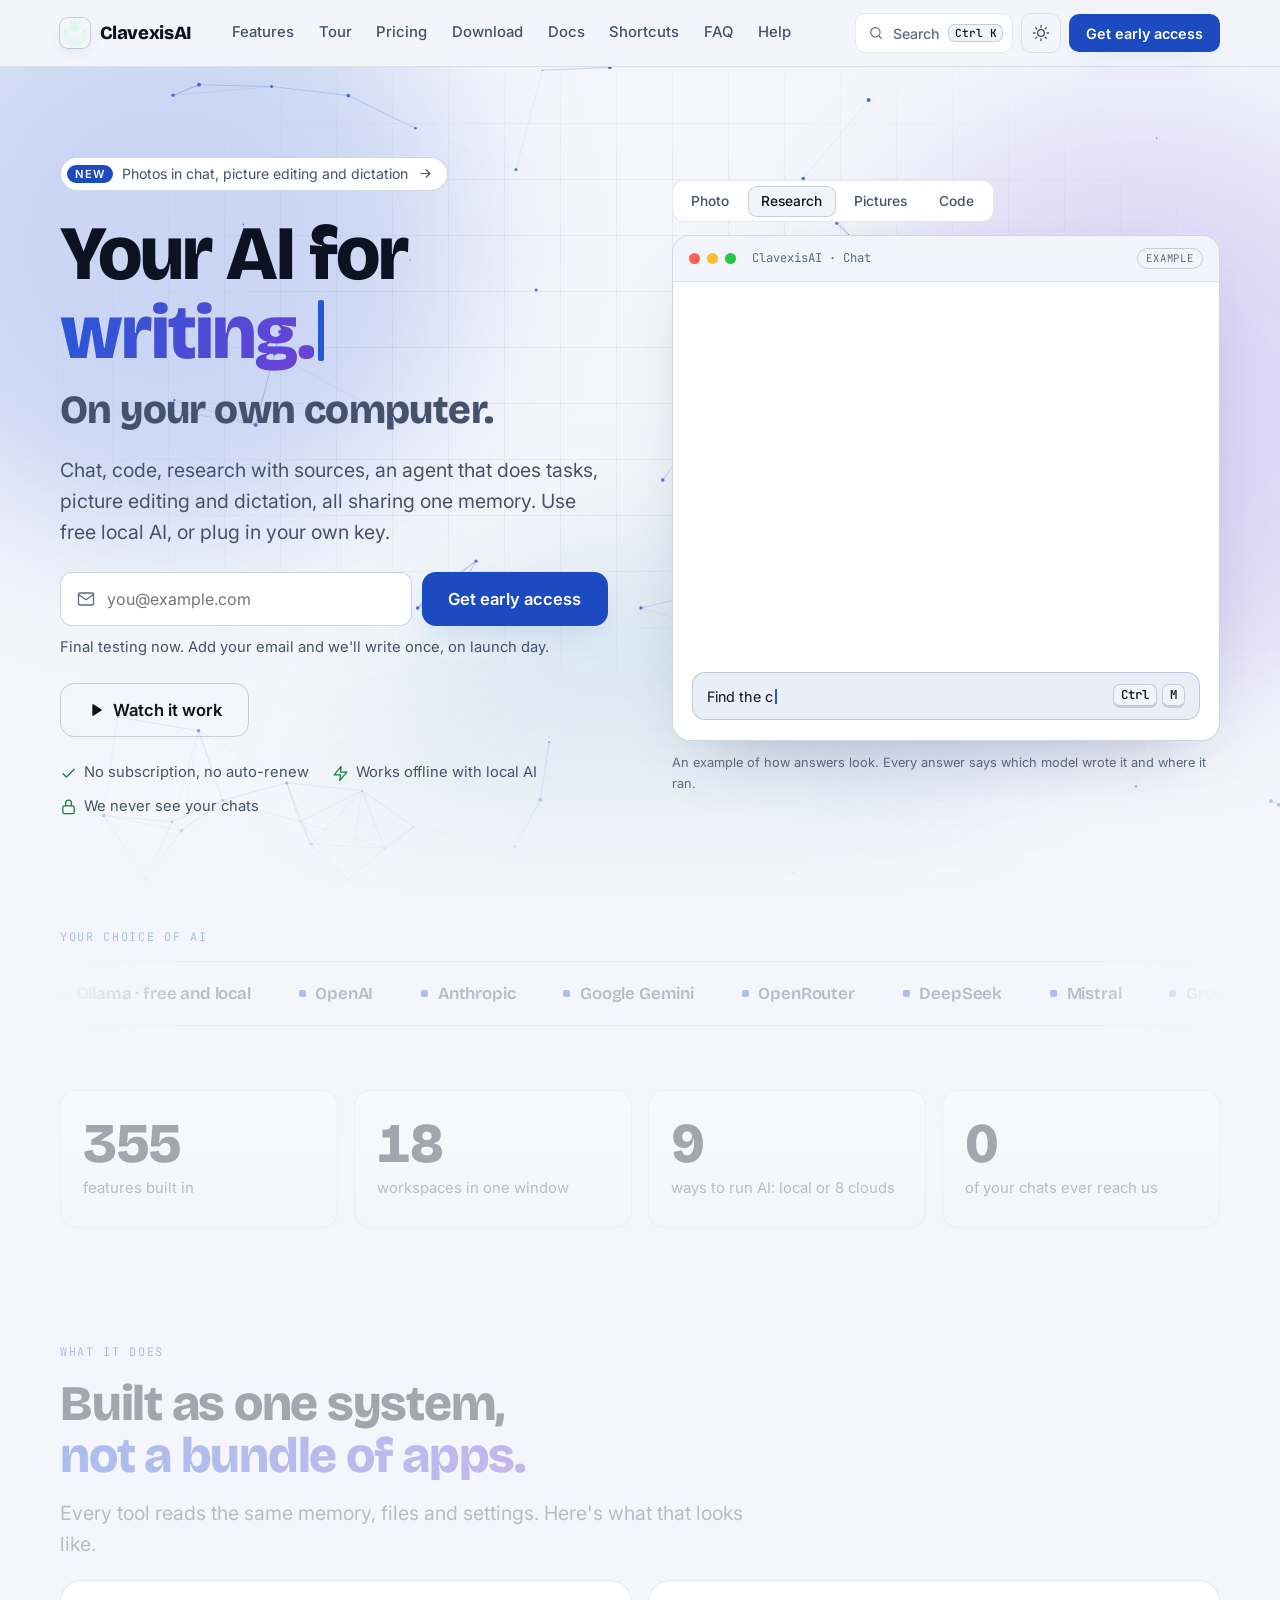
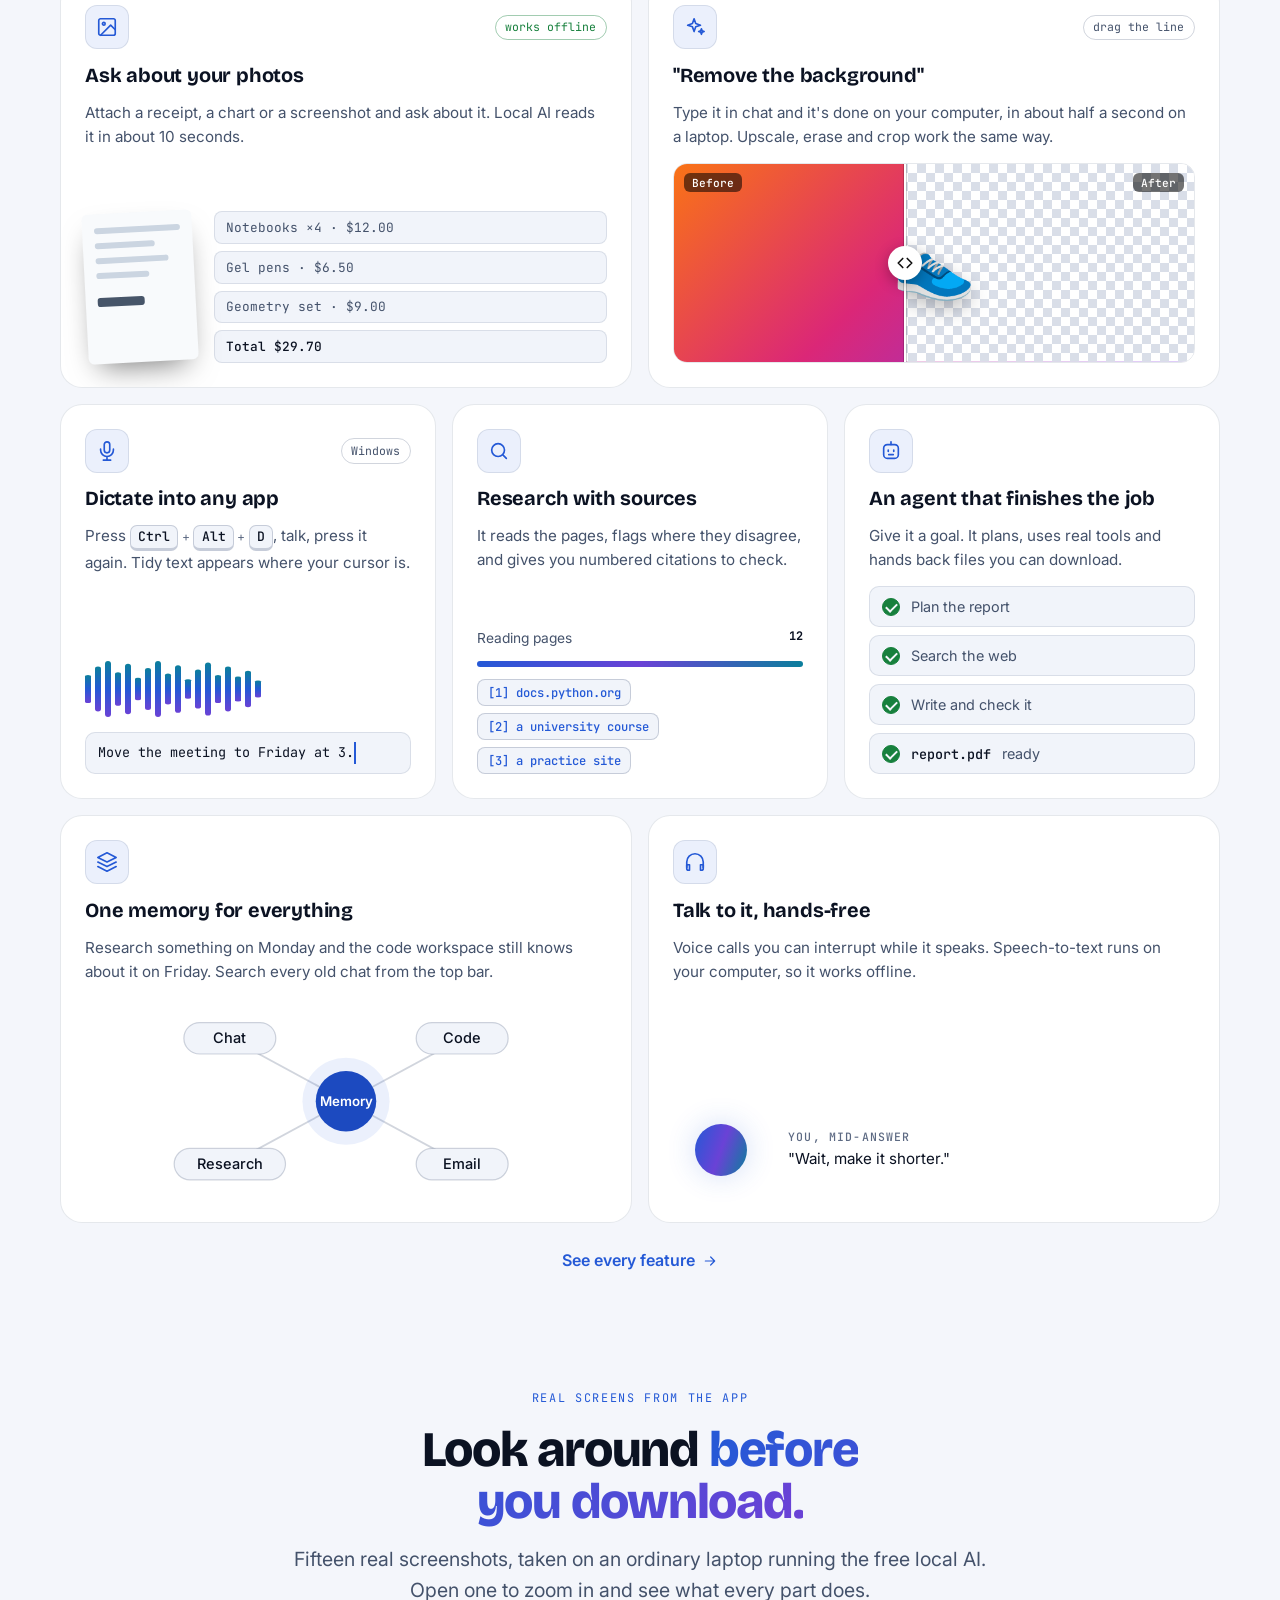
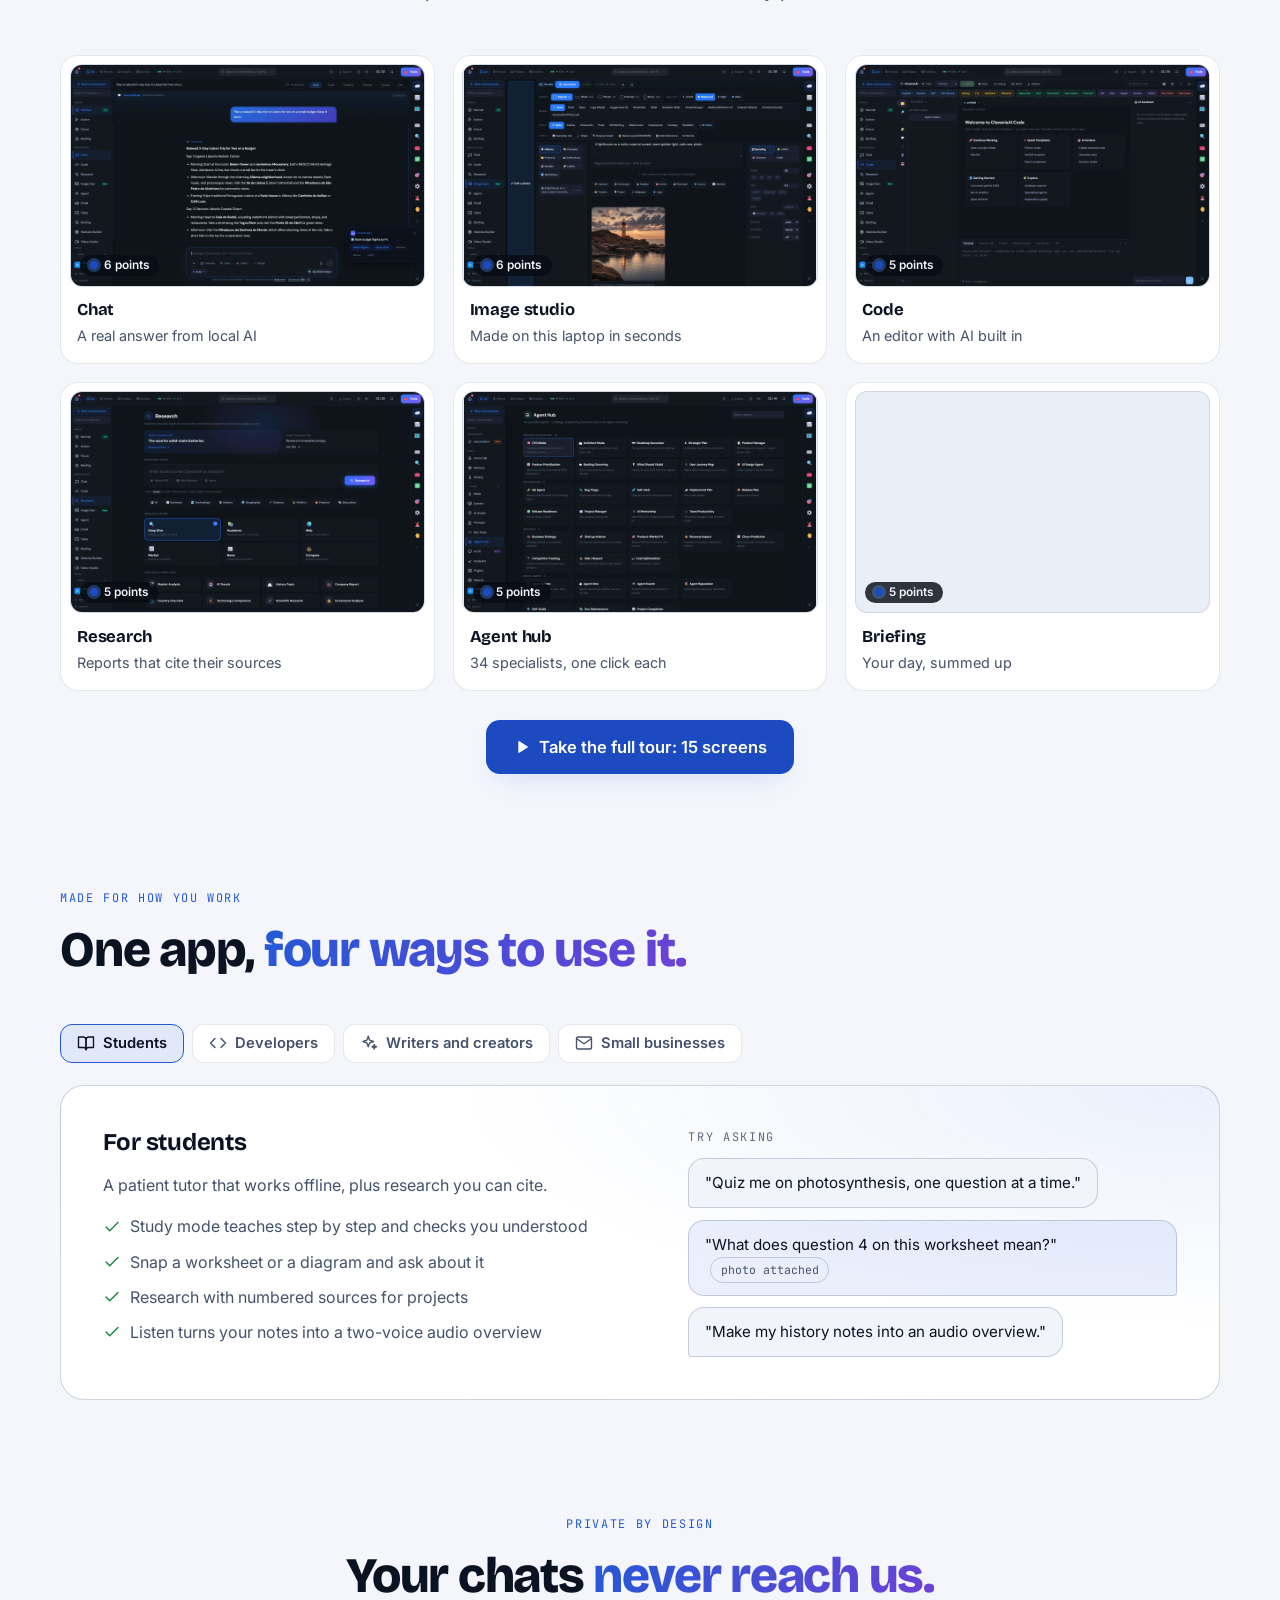
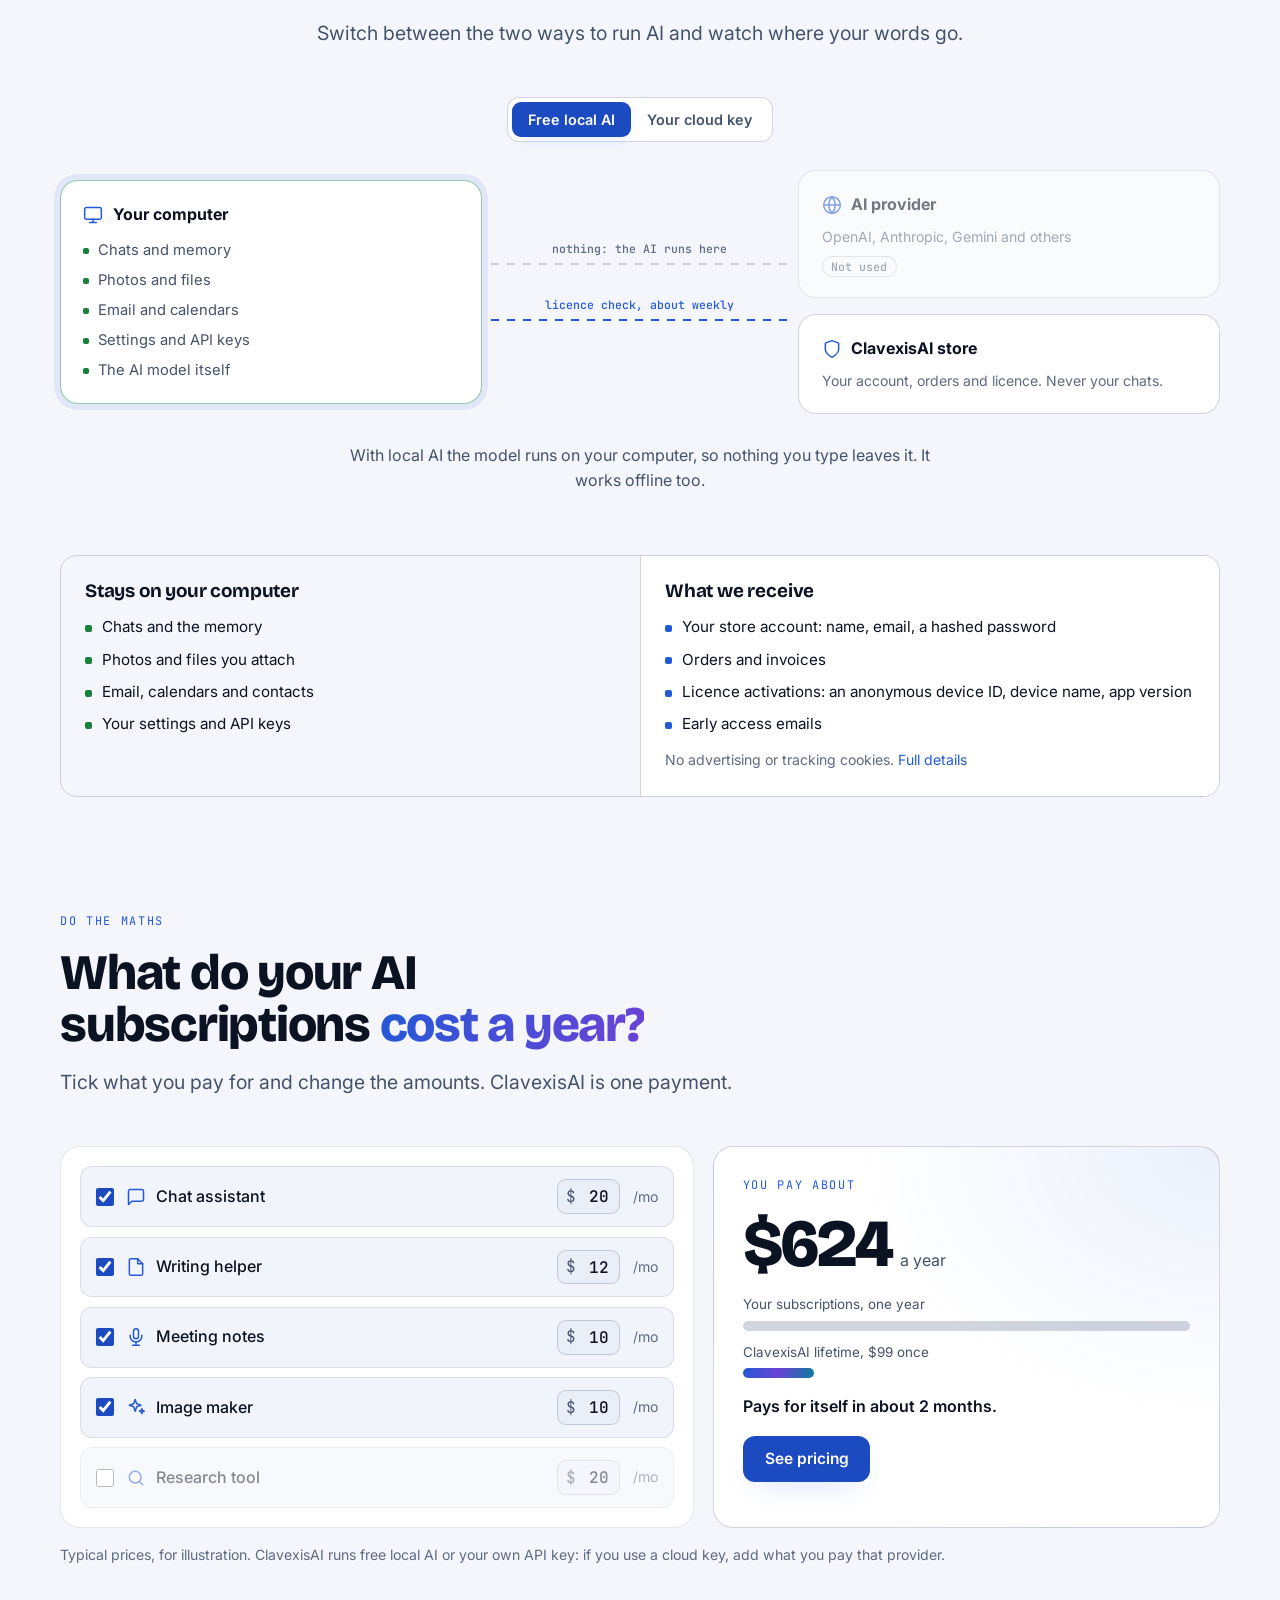
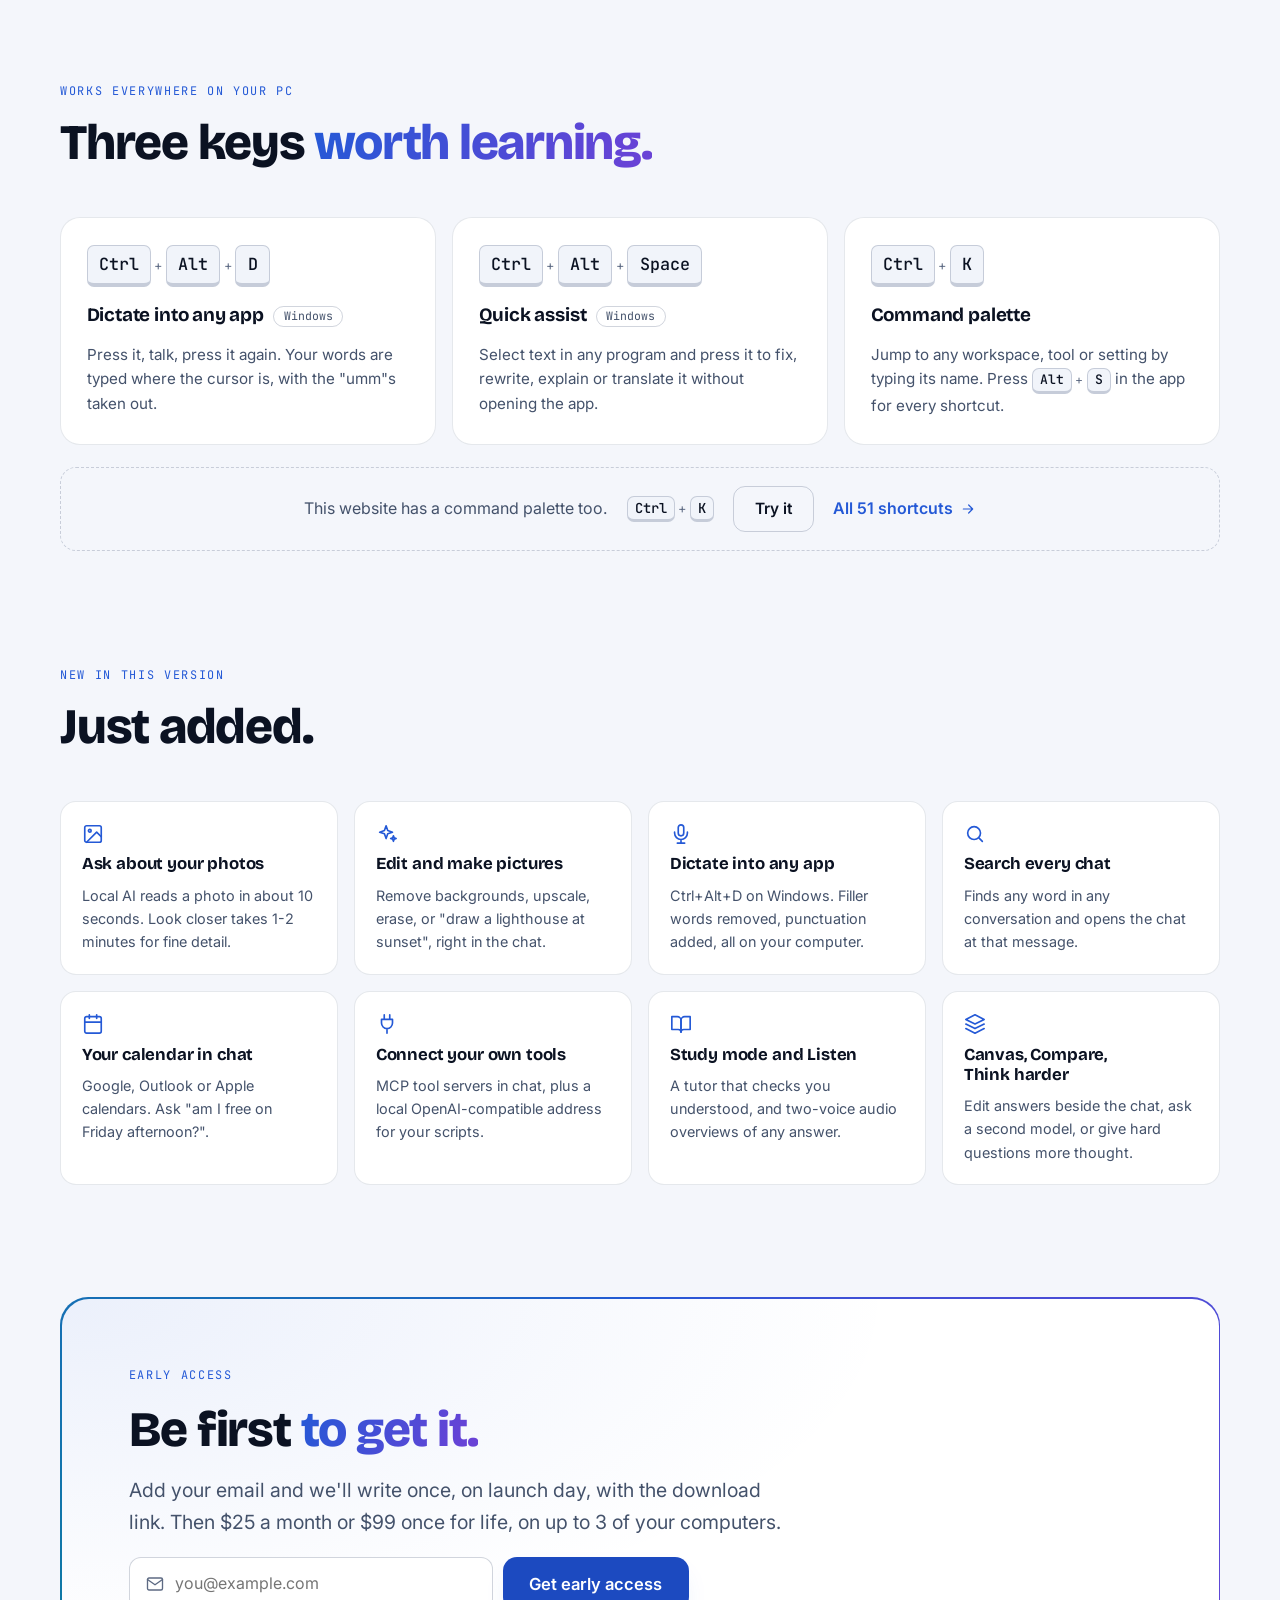
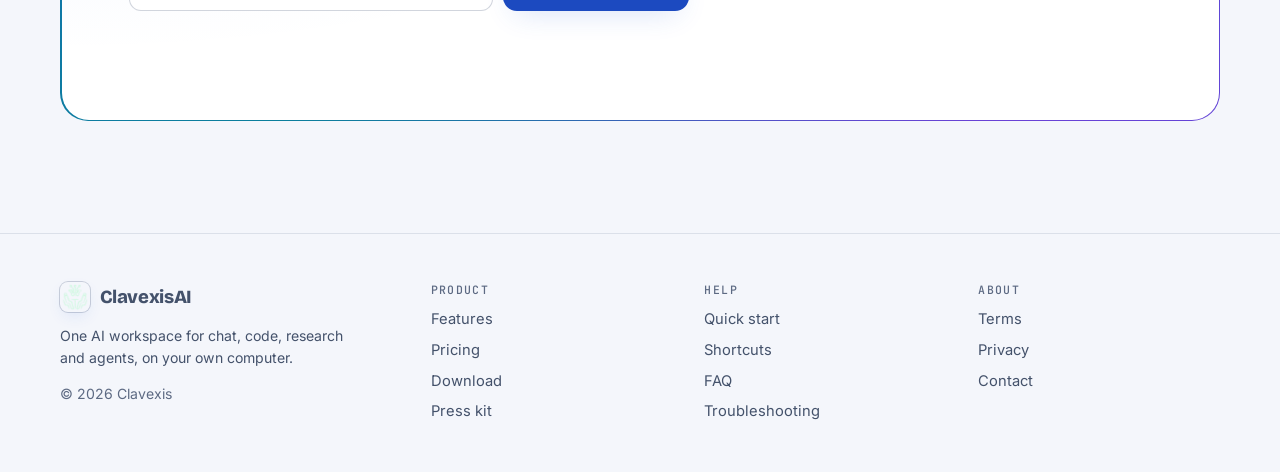
==== commit 20ed9d92: "Publish the new ClavexisAI website (early access mode) Built from Clavexis-Code (Clavexis Made/websi" ====
--- a/index.html
+++ b/index.html
@@ -1,1374 +1,2580 @@
-<!DOCTYPE html>
+<!doctype html>
 <html lang="en">
 <head>
+<meta name="cx-api" content="https://api.clavexis.com">
 <meta charset="utf-8">
-<meta name="viewport" content="width=device-width, initial-scale=1">
-<title>ClavexisAI &mdash; One AI workspace for chat, code, research, and agents</title>
-<meta name="description" content="ClavexisAI puts chat, a full code workspace, cited deep research, autonomous agents, and creative studios in one place, on shared memory. 355 features across 31 categories, built. Early access opening soon.">
+<meta name="viewport" content="width=device-width, initial-scale=1, viewport-fit=cover">
 <link rel="canonical" href="https://ai.clavexis.com/">
-<meta name="theme-color" content="#060908">
-
+<link rel="manifest" href="site.webmanifest">
 <meta property="og:type" content="website">
-<meta property="og:site_name" content="ClavexisAI">
 <meta property="og:url" content="https://ai.clavexis.com/">
-<meta property="og:title" content="ClavexisAI &mdash; One AI workspace for chat, code, research, and agents">
-<meta property="og:description" content="Chat, code, cited research, autonomous agents, and creative studios in a single workspace with shared memory. 355 features built. Early access opening soon.">
-<meta property="og:image" content="https://ai.clavexis.com/landing-assets/og.jpg">
+<meta property="og:title" content="ClavexisAI">
+<meta property="og:description" content="Every AI tool you pay for, in one app on your own computer.">
+<meta property="og:image" content="https://ai.clavexis.com/img/og.jpg">
+<meta property="og:image:width" content="1200">
+<meta property="og:image:height" content="750">
 <meta name="twitter:card" content="summary_large_image">
-<meta name="twitter:title" content="ClavexisAI &mdash; One AI workspace for chat, code, research, and agents">
-<meta name="twitter:description" content="Chat, code, cited research, autonomous agents, and creative studios in a single workspace with shared memory.">
-<meta name="twitter:image" content="https://ai.clavexis.com/landing-assets/og.jpg">
-
-<link rel="icon" type="image/png" href="[data-uri]">
+<style>:root{padding-top:env(safe-area-inset-top,0px);padding-bottom:env(safe-area-inset-bottom,0px)}body{margin:0}img{max-width:100%}[hidden]{display:none!important}</style>
+<title>ClavexisAI</title>
+<meta name="claude:viewport-fit-sides" content="cover">
+<meta name="description" content="ClavexisAI: chat, code, cited research, an agent, picture editing and dictation in one desktop app that runs on your own computer.">
+<link rel="icon" href="img/icon-128.png">
+<link rel="apple-touch-icon" href="img/icon-512.png">
+<meta name="color-scheme" content="dark light">
+<meta name="theme-color" content="#070a12" media="(prefers-color-scheme: dark)">
+<meta name="theme-color" content="#f4f6fb" media="(prefers-color-scheme: light)">
+<meta name="format-detection" content="telephone=no">
+<script>
+/* Early access mode: true until launch day. Then set it to false and run build.sh to bring back Download and Buy. */
+var CX_EARLY_ACCESS = true;
+if (CX_EARLY_ACCESS) document.documentElement.classList.add("ea");
+</script>
 <link rel="preconnect" href="https://fonts.googleapis.com">
 <link rel="preconnect" href="https://fonts.gstatic.com" crossorigin>
-<link rel="stylesheet" href="https://fonts.googleapis.com/css2?family=Inter:wght@400;500;600;700&display=swap">
-
-<script type="application/ld+json">
-{
-  "@context": "https://schema.org",
-  "@type": "SoftwareApplication",
-  "name": "ClavexisAI",
-  "url": "https://ai.clavexis.com/",
-  "applicationCategory": "BusinessApplication",
-  "operatingSystem": "Web",
-  "description": "A single AI workspace for chat, code, deep research, autonomous agents, and creative studios, with long-term memory shared across every workspace.",
-  "author": { "@type": "Person", "name": "Clavexis", "url": "https://clavexis.com" },
-  "offers": [
-    { "@type": "Offer", "name": "Free",     "price": "0",   "priceCurrency": "USD" },
-    { "@type": "Offer", "name": "Starter",  "price": "20",  "priceCurrency": "USD" },
-    { "@type": "Offer", "name": "Plus",     "price": "35",  "priceCurrency": "USD" },
-    { "@type": "Offer", "name": "Pro",      "price": "50",  "priceCurrency": "USD" },
-    { "@type": "Offer", "name": "Business", "price": "100", "priceCurrency": "USD" }
-  ]
-}
-</script>
-
-<style>
-/* ── tokens ─────────────────────────────────────────────────────────────── */
-:root{
-  --logo:url("[data-uri]");
-  --bg:#060908;
-  --bg-elev:#0C110F;
-  --bg-elev-2:#131A17;
-  --line:rgba(255,255,255,.09);
-  --line-strong:rgba(255,255,255,.17);
-  --fg:#E9EFEB;
-  --fg-muted:#9BA8A1;
-  --fg-dim:#6E7B75;
-  --brand:#7BE0A6;
-  --brand-2:#4FD18B;
-  --brand-ink:#04150C;
-  --radius:14px;
-  --radius-lg:22px;
-  --maxw:1160px;
-  --gutter:20px;
-  --font:'Inter',-apple-system,BlinkMacSystemFont,'Segoe UI',Roboto,Helvetica,Arial,sans-serif;
-  --mono:ui-monospace,SFMono-Regular,'SF Mono',Menlo,Consolas,monospace;
-}
-
-/* ── base ───────────────────────────────────────────────────────────────── */
-*,*::before,*::after{box-sizing:border-box}
-html{-webkit-text-size-adjust:100%;scroll-behavior:smooth;scroll-padding-top:88px}
-body{
-  margin:0;background:var(--bg);color:var(--fg);
-  font-family:var(--font);font-size:16px;line-height:1.65;
-  -webkit-font-smoothing:antialiased;overflow-x:hidden;
-}
-h1,h2,h3{margin:0;line-height:1.15;letter-spacing:-.02em;font-weight:600}
-p{margin:0}
-a{color:inherit}
-img,svg{display:block;max-width:100%}
-:focus-visible{outline:2px solid var(--brand);outline-offset:3px;border-radius:4px}
-
-.wrap{width:100%;max-width:var(--maxw);margin:0 auto;padding:0 var(--gutter)}
-.eyebrow{font-size:.75rem;font-weight:600;letter-spacing:.14em;text-transform:uppercase;color:var(--brand);margin-bottom:.9rem}
-.lede{color:var(--fg-muted);font-size:1.05rem;max-width:62ch}
-.skip{position:absolute;left:-9999px;top:0;background:var(--brand);color:var(--brand-ink);padding:.7rem 1.1rem;border-radius:0 0 10px 0;font-weight:600;z-index:100}
-.skip:focus{left:0}
-
-/* ── buttons ────────────────────────────────────────────────────────────── */
-.btn{
-  display:inline-flex;align-items:center;justify-content:center;gap:.5rem;
-  padding:.8rem 1.3rem;border-radius:10px;border:1px solid transparent;
-  font:inherit;font-size:.94rem;font-weight:600;text-decoration:none;cursor:pointer;
-  white-space:nowrap;transition:background .15s ease,border-color .15s ease,color .15s ease;
-}
-.btn-primary{background:var(--brand);color:var(--brand-ink)}
-.btn-primary:hover{background:var(--brand-2)}
-.btn-ghost{border-color:var(--line-strong);color:var(--fg)}
-.btn-ghost:hover{border-color:var(--brand);color:var(--brand)}
-.btn-sm{padding:.58rem 1rem;font-size:.88rem}
-
-/* ── nav ────────────────────────────────────────────────────────────────── */
-.nav{position:sticky;top:0;z-index:50;background:rgba(6,9,8,.8);backdrop-filter:blur(14px);border-bottom:1px solid transparent;transition:border-color .2s ease}
-.nav.is-stuck{border-bottom-color:var(--line)}
-.nav-in{display:flex;align-items:center;gap:1.5rem;height:68px}
-.brand{display:flex;align-items:center;gap:.6rem;text-decoration:none;font-weight:600;letter-spacing:-.02em}
-.brand::before{content:"";flex:0 0 26px;width:26px;height:26px;background:var(--logo) center/contain no-repeat}
-.nav-links{display:flex;gap:1.6rem;margin-left:auto;font-size:.92rem}
-.nav-links a{color:var(--fg-muted);text-decoration:none;transition:color .15s ease}
-.nav-links a:hover{color:var(--fg)}
-.nav-cta{margin-left:1.4rem}
-
-/* ── hero ───────────────────────────────────────────────────────────────── */
-.hero{position:relative;padding:clamp(3.5rem,9vw,6rem) 0 0;overflow:hidden}
-.hero::before{
-  content:"";position:absolute;left:50%;top:-38%;transform:translateX(-50%);
-  width:min(1000px,130%);aspect-ratio:1/1;pointer-events:none;
-  background:radial-gradient(circle,rgba(123,224,166,.17) 0%,rgba(123,224,166,.05) 38%,transparent 66%);
-}
-.hero-in{position:relative;max-width:760px}
-.pill{display:inline-flex;align-items:center;gap:.55rem;padding:.4rem .85rem;border:1px solid var(--line-strong);border-radius:999px;font-size:.82rem;color:var(--fg-muted);margin-bottom:1.6rem}
-.pill b{color:var(--fg);font-weight:600}
-.pulse{width:7px;height:7px;border-radius:50%;background:var(--brand);box-shadow:0 0 0 0 rgba(123,224,166,.55);animation:pulse 2.4s infinite}
-@keyframes pulse{70%{box-shadow:0 0 0 9px rgba(123,224,166,0)}100%{box-shadow:0 0 0 0 rgba(123,224,166,0)}}
-.hero h1{font-size:clamp(2.3rem,6.2vw,4rem);letter-spacing:-.035em;margin-bottom:1.3rem}
-.hero h1 em{font-style:normal;color:var(--brand)}
-.hero .lede{font-size:clamp(1.02rem,2vw,1.18rem);max-width:60ch}
-
-/* ── email form ─────────────────────────────────────────────────────────── */
-.signup{display:flex;gap:.6rem;flex-wrap:wrap;margin-top:2rem;max-width:520px}
-.signup input[type=email]{
-  flex:1 1 240px;min-width:0;padding:.82rem 1rem;font:inherit;font-size:.95rem;
-  color:var(--fg);background:var(--bg-elev);border:1px solid var(--line-strong);border-radius:10px;transition:border-color .15s ease;
-}
-.signup input[type=email]::placeholder{color:var(--fg-dim)}
-.signup input[type=email]:focus{outline:none;border-color:var(--brand)}
-.form-note{margin-top:.85rem;font-size:.85rem;color:var(--fg-dim)}
-.form-msg{margin-top:.85rem;font-size:.9rem;font-weight:500;min-height:1.3em}
-.form-msg.ok{color:var(--brand)}
-.form-msg.err{color:#FF9A8B}
-
-/* ── screenshot frame ───────────────────────────────────────────────────── */
-.shot{
-  position:relative;border:1px solid var(--line);border-radius:var(--radius-lg);overflow:hidden;
-  background:var(--bg-elev);box-shadow:0 40px 90px -40px rgba(0,0,0,.95),0 0 0 1px rgba(123,224,166,.05);
-}
-.shot-bar{display:flex;align-items:center;gap:.45rem;padding:.72rem 1.1rem;border-bottom:1px solid var(--line);background:rgba(255,255,255,.02)}
-.shot-bar .dot{width:10px;height:10px;border-radius:50%;background:#2A322E}
-.shot-bar .where{margin-left:.7rem;font-family:var(--mono);font-size:.78rem;color:var(--fg-dim)}
-.shot img{width:100%;height:auto;display:block}
-.hero-shot{position:relative;margin-top:clamp(3rem,6vw,4.5rem)}
-
-/* ── stats ──────────────────────────────────────────────────────────────── */
-.stats{display:grid;grid-template-columns:repeat(4,1fr);gap:1px;margin-top:clamp(2.5rem,5vw,3.5rem);background:var(--line);border:1px solid var(--line);border-radius:var(--radius);overflow:hidden}
-.stat{background:var(--bg);padding:1.5rem 1.2rem;text-align:center}
-.stat b{display:block;font-size:clamp(1.5rem,3vw,2.1rem);font-weight:600;letter-spacing:-.03em}
-.stat span{font-size:.83rem;color:var(--fg-dim)}
-
-/* ── sections ───────────────────────────────────────────────────────────── */
-section{padding:clamp(3.5rem,7vw,5.5rem) 0}
-.sec-head{max-width:64ch;margin-bottom:clamp(2rem,4vw,2.8rem)}
-.sec-head h2{font-size:clamp(1.8rem,4vw,2.6rem);margin-bottom:1rem}
-
-/* ── workspace tabs ─────────────────────────────────────────────────────── */
-.tabs{display:flex;flex-wrap:wrap;gap:.45rem;margin-bottom:1.4rem}
-.tab{
-  padding:.55rem 1.05rem;border:1px solid var(--line);border-radius:999px;background:transparent;
-  font:inherit;font-size:.89rem;font-weight:500;color:var(--fg-muted);cursor:pointer;
-  transition:border-color .15s ease,color .15s ease,background .15s ease;
-}
-.tab:hover{color:var(--fg);border-color:var(--line-strong)}
-.tab[aria-selected=true]{background:rgba(123,224,166,.12);border-color:rgba(123,224,166,.45);color:var(--brand)}
-.panel-cap{margin-top:1rem;font-size:.92rem;color:var(--fg-muted);max-width:75ch}
-.panel-cap b{color:var(--fg);font-weight:600}
-
-/* ── capability cards ───────────────────────────────────────────────────── */
-.grid{display:grid;grid-template-columns:repeat(auto-fit,minmax(310px,1fr));gap:1.1rem}
-.card{padding:1.6rem;border:1px solid var(--line);border-radius:var(--radius);background:var(--bg-elev);transition:border-color .18s ease,background .18s ease}
-.card:hover{border-color:var(--line-strong);background:var(--bg-elev-2)}
-.card .ico{width:38px;height:38px;border-radius:10px;display:grid;place-items:center;margin-bottom:1.1rem;background:rgba(123,224,166,.1);color:var(--brand)}
-.card h3{font-size:1.07rem;margin-bottom:.6rem}
-.card p{color:var(--fg-muted);font-size:.93rem}
-.card .meta{margin-top:1rem;padding-top:.9rem;border-top:1px solid var(--line);font-family:var(--mono);font-size:.78rem;color:var(--fg-dim)}
-
-/* ── how it works ───────────────────────────────────────────────────────── */
-.steps3{display:grid;grid-template-columns:repeat(auto-fit,minmax(260px,1fr));gap:1.6rem}
-.step3 .n{width:30px;height:30px;border-radius:8px;display:grid;place-items:center;margin-bottom:1rem;border:1px solid var(--line-strong);font-family:var(--mono);font-size:.82rem;color:var(--brand)}
-.step3 h3{font-size:1.04rem;margin-bottom:.55rem}
-.step3 p{color:var(--fg-muted);font-size:.93rem}
-
-/* ── full feature catalogue ─────────────────────────────────────────────── */
-.feat-tools{display:flex;flex-wrap:wrap;gap:.6rem;align-items:center;margin-bottom:1.4rem}
-.feat-search{
-  flex:1 1 280px;min-width:0;padding:.7rem .95rem;font:inherit;font-size:.92rem;color:var(--fg);
-  background:var(--bg-elev);border:1px solid var(--line-strong);border-radius:10px;
-}
-.feat-search::placeholder{color:var(--fg-dim)}
-.feat-search:focus{outline:none;border-color:var(--brand)}
-.feat-count{font-size:.86rem;color:var(--fg-dim);font-family:var(--mono)}
-.cats{display:grid;grid-template-columns:repeat(auto-fit,minmax(320px,1fr));gap:.8rem;align-items:start}
-.cat{border:1px solid var(--line);border-radius:var(--radius);background:var(--bg-elev);overflow:hidden}
-.cat[open]{border-color:var(--line-strong);background:var(--bg-elev-2)}
-.cat summary{
-  display:flex;align-items:center;gap:.8rem;padding:1rem 1.2rem;cursor:pointer;list-style:none;
-  font-weight:500;font-size:.97rem;transition:color .15s ease;
-}
-.cat summary::-webkit-details-marker{display:none}
-.cat summary::before{
-  content:"";flex:0 0 8px;width:8px;height:8px;border-right:1.5px solid var(--brand);border-bottom:1.5px solid var(--brand);
-  transform:rotate(-45deg);transition:transform .18s ease;margin-left:.15rem;
-}
-.cat[open] summary::before{transform:rotate(45deg)}
-.cat summary:hover{color:var(--brand)}
-.cat-name{flex:1}
-.cat-count{font-family:var(--mono);font-size:.78rem;color:var(--fg-dim)}
-.cat-list{list-style:none;margin:0;padding:0 1.2rem 1.1rem;display:flex;flex-direction:column;gap:.4rem}
-.cat-list li{display:flex;gap:.7rem;font-size:.89rem;color:var(--fg-muted);line-height:1.5}
-.cat-list i{flex:0 0 2.1rem;font-style:normal;font-family:var(--mono);font-size:.76rem;color:var(--brand);opacity:.65;padding-top:.1rem}
-.cat.is-hidden{display:none}
-.cat-list li.is-hidden{display:none}
-.feat-note{margin-top:1.5rem;font-size:.87rem;color:var(--fg-dim);max-width:70ch}
-
-/* ── pricing ────────────────────────────────────────────────────────────── */
-.tiers{display:grid;grid-template-columns:repeat(auto-fit,minmax(215px,1fr));gap:1rem;align-items:stretch}
-.tier{display:flex;flex-direction:column;padding:1.5rem 1.35rem;border:1px solid var(--line);border-radius:var(--radius);background:var(--bg-elev)}
-.tier.hot{border-color:rgba(123,224,166,.45);background:var(--bg-elev-2)}
-.tier-top{display:flex;align-items:center;justify-content:space-between;gap:.5rem;margin-bottom:.9rem;min-height:1.7rem}
-.tier h3{font-size:1rem}
-.badge{font-size:.68rem;font-weight:700;letter-spacing:.09em;text-transform:uppercase;color:var(--brand-ink);background:var(--brand);padding:.2rem .5rem;border-radius:5px}
-.price{font-size:2rem;font-weight:600;letter-spacing:-.03em;line-height:1}
-.price s{font-size:.9rem;font-weight:400;color:var(--fg-dim);text-decoration:none}
-.tier .who{margin:.7rem 0 1.15rem;font-size:.86rem;color:var(--fg-dim);min-height:2.6em}
-.tier ul{list-style:none;margin:0 0 1.4rem;padding:0;display:flex;flex-direction:column;gap:.55rem}
-.tier li{position:relative;padding-left:1.35rem;font-size:.88rem;color:var(--fg-muted)}
-.tier li::before{content:"";position:absolute;left:0;top:.52em;width:7px;height:7px;border-radius:2px;background:rgba(123,224,166,.45)}
-.tier .btn{margin-top:auto;width:100%}
-.price-note{margin-top:1.6rem;font-size:.87rem;color:var(--fg-dim)}
-.price-note code{font-family:var(--mono);color:var(--fg-muted)}
-
-/* ── roadmap ────────────────────────────────────────────────────────────── */
-.soon{display:grid;grid-template-columns:repeat(auto-fit,minmax(260px,1fr));gap:1rem}
-.soon-item{padding:1.25rem 1.35rem;border:1px dashed var(--line-strong);border-radius:var(--radius)}
-.soon-item h3{font-size:.97rem;margin-bottom:.45rem}
-.soon-item p{font-size:.88rem;color:var(--fg-dim)}
-.tag{display:inline-block;margin-bottom:.8rem;padding:.16rem .5rem;border-radius:5px;font-size:.68rem;font-weight:700;letter-spacing:.09em;text-transform:uppercase;color:var(--fg-dim);border:1px solid var(--line-strong)}
-
-/* ── final cta ──────────────────────────────────────────────────────────── */
-.cta{position:relative;overflow:hidden;text-align:center;border:1px solid var(--line);border-radius:var(--radius-lg);padding:clamp(2.8rem,6vw,4.2rem) var(--gutter);background:var(--bg-elev)}
-.cta::before{content:"";position:absolute;left:50%;top:-60%;transform:translateX(-50%);width:760px;aspect-ratio:1/1;pointer-events:none;background:radial-gradient(circle,rgba(123,224,166,.14) 0%,transparent 62%)}
-.cta>*{position:relative}
-.cta h2{font-size:clamp(1.7rem,3.6vw,2.4rem);margin-bottom:1rem}
-.cta .lede{margin:0 auto}
-.cta .signup{margin-left:auto;margin-right:auto;justify-content:center}
-
-/* ── footer ─────────────────────────────────────────────────────────────── */
-footer{border-top:1px solid var(--line);padding:3rem 0 2.5rem}
-.foot{display:grid;grid-template-columns:1.6fr repeat(3,1fr);gap:2rem}
-.foot h4{margin:0 0 .9rem;font-size:.78rem;font-weight:600;letter-spacing:.12em;text-transform:uppercase;color:var(--fg-dim)}
-.foot ul{list-style:none;margin:0;padding:0;display:flex;flex-direction:column;gap:.55rem}
-.foot a{color:var(--fg-muted);text-decoration:none;font-size:.9rem;transition:color .15s ease}
-.foot a:hover{color:var(--brand)}
-.foot-brand p{margin-top:.9rem;font-size:.88rem;color:var(--fg-dim);max-width:34ch}
-.foot-base{display:flex;flex-wrap:wrap;gap:.8rem 1.5rem;justify-content:space-between;margin-top:2.8rem;padding-top:1.6rem;border-top:1px solid var(--line);font-size:.84rem;color:var(--fg-dim)}
-
-/* ── responsive ─────────────────────────────────────────────────────────── */
-@media (max-width:900px){
-  .nav-links{display:none}
-  .nav-cta{margin-left:auto}
-  .stats{grid-template-columns:repeat(2,1fr)}
-  .foot{grid-template-columns:1fr 1fr;gap:2.2rem}
-  .foot-brand{grid-column:1/-1}
-}
-@media (max-width:560px){
-  .shot-bar{padding:.6rem .8rem}
-  .cats{grid-template-columns:1fr}
-}
-@media (max-width:460px){
-  .stats{grid-template-columns:1fr}
-  .foot{grid-template-columns:1fr}
-}
-@media (prefers-reduced-motion:reduce){
-  html{scroll-behavior:auto}
-  *,*::before,*::after{animation-duration:.001ms!important;animation-iteration-count:1!important;transition-duration:.001ms!important}
-}
-</style>
+<link rel="stylesheet" href="https://fonts.googleapis.com/css2?family=Bricolage+Grotesque:opsz,wght@12..96,600;12..96,700;12..96,800&family=Inter:wght@400;500;600&family=JetBrains+Mono:wght@400;500&display=swap">
 </head>
 <body>
+<style>
+/* Layout: a dark product site with one bold moment per view. Glass top bar; the home hero is an
+   aurora + particle field beside a live, self-typing ClavexisAI window; below it a bento grid where
+   each card acts out its feature. Hash-routed views slide in; docs get a left rail. */
+@property --ang{syntax:'<angle>';inherits:false;initial-value:0deg}
+:root{
+  --bg:#070a12; --bg-2:#0a0f1c; --surface:#0e1424; --surface-2:#141c30; --sunk:#04060c;
+  --line:rgba(150,180,240,.12); --line-2:rgba(150,180,240,.24);
+  --fg:#eef3fb; --muted:#a9b6cb; --dim:#7d8aa1;
+  --brand:#6ea8ff; --brand-2:#2f6df0; --brand-hover:#255fe0; --brand-ink:#ffffff; --brand-soft:rgba(110,168,255,.12);
+  --violet:#a78bfa; --cyan:#67e8f9; --ok:#7ee787; --warn:#f5c26b;
+  --glass:rgba(8,12,22,.72);
+  --grad:linear-gradient(110deg,#7cb4ff 0%,#a78bfa 50%,#67e8f9 100%);
+  --blob-a:rgba(47,109,240,.42); --blob-b:rgba(124,58,237,.4); --blob-c:rgba(34,211,238,.2);
+  --shadow:0 30px 80px -30px rgba(0,0,0,.8);
+  --display:'Bricolage Grotesque','Segoe UI',system-ui,sans-serif;
+  --body:'Inter',-apple-system,BlinkMacSystemFont,'Segoe UI',Roboto,sans-serif;
+  --mono:'JetBrains Mono',ui-monospace,SFMono-Regular,Menlo,Consolas,monospace;
+  --radius:16px; --maxw:1200px; --ease:cubic-bezier(.2,.8,.2,1);
+  color-scheme:dark;
+}
+@media (prefers-color-scheme: light){ :root:not([data-theme="dark"]){
+  --bg:#f4f6fb; --bg-2:#eaeef7; --surface:#ffffff; --surface-2:#f1f4fa; --sunk:#e6ebf4;
+  --line:rgba(25,45,85,.11); --line-2:rgba(25,45,85,.2);
+  --fg:#0b1222; --muted:#44526b; --dim:#5d6a83;
+  --brand:#2459d6; --brand-2:#1c4ac0; --brand-hover:#173da0; --brand-ink:#ffffff; --brand-soft:rgba(36,89,214,.09);
+  --violet:#6a42d6; --cyan:#0b7f9c; --ok:#17803d; --warn:#9a6200;
+  --glass:rgba(244,246,251,.8);
+  --grad:linear-gradient(110deg,#2459d6 0%,#6a42d6 50%,#0b7f9c 100%);
+  --blob-a:rgba(36,89,214,.2); --blob-b:rgba(106,66,214,.16); --blob-c:rgba(11,127,156,.12);
+  --shadow:0 30px 70px -34px rgba(20,40,80,.32);
+  color-scheme:light;
+}}
+:root[data-theme="light"]{
+  --bg:#f4f6fb; --bg-2:#eaeef7; --surface:#ffffff; --surface-2:#f1f4fa; --sunk:#e6ebf4;
+  --line:rgba(25,45,85,.11); --line-2:rgba(25,45,85,.2);
+  --fg:#0b1222; --muted:#44526b; --dim:#5d6a83;
+  --brand:#2459d6; --brand-2:#1c4ac0; --brand-hover:#173da0; --brand-ink:#ffffff; --brand-soft:rgba(36,89,214,.09);
+  --violet:#6a42d6; --cyan:#0b7f9c; --ok:#17803d; --warn:#9a6200;
+  --glass:rgba(244,246,251,.8);
+  --grad:linear-gradient(110deg,#2459d6 0%,#6a42d6 50%,#0b7f9c 100%);
+  --blob-a:rgba(36,89,214,.2); --blob-b:rgba(106,66,214,.16); --blob-c:rgba(11,127,156,.12);
+  --shadow:0 30px 70px -34px rgba(20,40,80,.32);
+  color-scheme:light;
+}
+
+/* ── base ── */
+*{box-sizing:border-box}
+html{scroll-behavior:smooth;-webkit-text-size-adjust:100%;text-size-adjust:100%}
+body{background:var(--bg);color:var(--fg);font-family:var(--body);font-size:16px;line-height:1.6;-webkit-font-smoothing:antialiased;overflow-wrap:break-word}
+body::before{content:"";position:fixed;top:0;left:0;right:0;height:env(safe-area-inset-top,0px);z-index:60;background:var(--bg)}
+a{color:var(--brand);text-decoration:none}
+a:hover{text-decoration:underline}
+:focus-visible{outline:2px solid var(--brand);outline-offset:3px;border-radius:6px}
+[tabindex="-1"]:focus{outline:none}
+.sr-only{position:absolute;width:1px;height:1px;padding:0;margin:-1px;overflow:hidden;clip:rect(0,0,0,0);white-space:nowrap;border:0}
+.skip{position:absolute;left:-9999px;top:0}
+.skip:focus{position:fixed;left:max(16px,env(safe-area-inset-left,0px));top:calc(env(safe-area-inset-top,0px) + 10px);z-index:140;padding:.6rem 1rem;border-radius:9px;background:var(--surface);border:1px solid var(--brand);color:var(--fg)}
+h1,h2,h3{font-family:var(--display);line-height:1.05;letter-spacing:-.025em;text-wrap:balance;margin:0}
+h1{font-size:clamp(2.4rem,6vw,4.6rem);font-weight:800}
+h2{font-size:clamp(1.9rem,4.2vw,3.1rem);font-weight:800}
+h3{font-size:1.18rem;font-weight:700;letter-spacing:-.01em;line-height:1.2}
+p{margin:0}
+code,kbd,.mono{font-family:var(--mono);font-size:.86em}
+kbd{display:inline-block;min-width:1.75em;padding:.06rem .45rem;border:1px solid var(--line-2);border-bottom-width:3px;border-radius:7px;background:var(--surface-2);color:var(--fg);text-align:center;line-height:1.5;white-space:nowrap;font-weight:500}
+.plus{color:var(--dim);margin:0 .22rem;font-size:.8em}
+mark{background:var(--brand-soft);background:color-mix(in srgb,var(--brand) 28%,transparent);color:inherit;border-radius:3px;padding:0 .08em}
+.ic{width:20px;height:20px;flex:none;fill:none;stroke:currentColor;stroke-width:1.8;stroke-linecap:round;stroke-linejoin:round}
+.grad-text{color:var(--brand)}
+@supports ((-webkit-background-clip:text) or (background-clip:text)){
+  .grad-text{background:var(--grad);background-size:200% auto;-webkit-background-clip:text;background-clip:text;color:transparent;animation:shimmer 7s linear infinite}
+}
+@keyframes shimmer{to{background-position:200% center}}
+
+.wrap{max-width:var(--maxw);margin:0 auto;padding-left:max(20px,env(safe-area-inset-left,0px));padding-right:max(20px,env(safe-area-inset-right,0px))}
+@media (max-width:480px){.wrap{padding-left:max(16px,env(safe-area-inset-left,0px));padding-right:max(16px,env(safe-area-inset-right,0px))}}
+.eyebrow{display:inline-flex;align-items:center;gap:.5rem;font-family:var(--mono);font-size:.74rem;letter-spacing:.14em;text-transform:uppercase;color:var(--brand)}
+.lede{font-size:clamp(1.06rem,1.6vw,1.22rem);color:var(--muted);max-width:60ch}
+.muted{color:var(--muted)} .dim{color:var(--dim)} .small{font-size:.88rem} .center{text-align:center}
+.section{padding-block:clamp(4.5rem,9vw,7.5rem) 0}
+.sec-head{display:grid;gap:1rem;max-width:70ch;margin-bottom:clamp(2rem,4vw,3rem)}
+.sec-head.center,.page-head.center{margin-inline:auto;text-align:center;justify-items:center}
+.page-head{display:grid;gap:1.1rem;max-width:72ch;margin-bottom:clamp(2rem,4vw,3rem)}
+.link-arrow{display:inline-flex;align-items:center;gap:.4rem;font-weight:600}
+.link-arrow .ic{width:16px;height:16px;transition:transform .2s var(--ease)}
+.link-arrow:hover{text-decoration:none}
+.link-arrow:hover .ic{transform:translateX(4px)}
+
+/* ── buttons ── */
+.btn{position:relative;display:inline-flex;align-items:center;justify-content:center;gap:.55rem;padding:.8rem 1.3rem;border-radius:12px;font:600 .97rem var(--body);border:1px solid transparent;cursor:pointer;overflow:hidden;white-space:nowrap;text-decoration:none!important;transition:transform .2s var(--ease),background .2s,border-color .2s,box-shadow .2s;-webkit-tap-highlight-color:transparent;touch-action:manipulation}
+.btn .ic{width:18px;height:18px}
+.btn:active{transform:scale(.97)}
+@media (hover:hover){.btn:hover{transform:translateY(-2px)}}
+.btn-primary{background:var(--brand-2);color:var(--brand-ink);box-shadow:0 12px 30px -12px var(--blob-a)}
+.btn-primary:hover{background:var(--brand-hover)}
+.btn-ghost{background:transparent;border-color:var(--line-2);color:var(--fg)}
+.btn-ghost:hover{border-color:var(--brand);background:var(--brand-soft)}
+.btn-lg{padding:1rem 1.6rem;font-size:1.04rem;border-radius:14px}
+.shine::after{content:"";position:absolute;top:0;left:0;right:0;bottom:0;background:linear-gradient(115deg,transparent 30%,rgba(255,255,255,.35) 50%,transparent 70%);transform:translateX(-120%);animation:shine 5s var(--ease) infinite;pointer-events:none}
+@keyframes shine{0%,64%{transform:translateX(-120%)}100%{transform:translateX(120%)}}
+.btn-row{display:flex;gap:.8rem;flex-wrap:wrap;align-items:center}
+.chip{display:inline-flex;align-items:center;gap:.35rem;padding:.16rem .6rem;border-radius:99px;border:1px solid var(--line-2);color:var(--muted);font-family:var(--mono);font-size:.72rem;font-weight:400;letter-spacing:0;white-space:nowrap}
+.chip.local{color:var(--ok);border-color:var(--ok);border-color:color-mix(in srgb,var(--ok) 40%,transparent)}
+h3 .chip{vertical-align:middle;margin-left:.35rem}
+
+/* ── header ── */
+.top{position:sticky;top:env(safe-area-inset-top,0px);z-index:50;background:var(--glass);-webkit-backdrop-filter:saturate(1.4) blur(16px);backdrop-filter:saturate(1.4) blur(16px);border-bottom:1px solid var(--line);view-transition-name:topbar}
+.top-in{display:flex;align-items:center;gap:1rem;height:66px}
+.logo{display:flex;align-items:center;gap:.6rem;flex:none;color:var(--fg);font:800 1.16rem var(--display);letter-spacing:-.02em;text-decoration:none!important}
+.logo img{width:30px;height:30px;border-radius:8px;box-shadow:0 0 0 1px var(--line-2),0 6px 18px -6px var(--blob-a)}
+.nav{position:relative;display:flex;gap:.1rem;margin-left:.8rem}
+.nav a{position:relative;z-index:1;color:var(--muted);padding:.45rem .72rem;border-radius:9px;font-size:.93rem;font-weight:500;text-decoration:none!important;transition:color .2s}
+.nav a:hover,.nav a[aria-current="page"]{color:var(--fg)}
+.nav-pill{position:absolute;z-index:0;top:0;left:0;height:100%;width:0;border-radius:9px;background:var(--surface-2);box-shadow:inset 0 0 0 1px var(--line);opacity:0;pointer-events:none;transition:transform .35s var(--ease),width .35s var(--ease),opacity .2s}
+.nav-account{display:none}
+.top-end{margin-left:auto;display:flex;gap:.5rem;align-items:center}
+.icon-btn{width:40px;height:40px;display:inline-grid;place-items:center;flex:none;border-radius:10px;border:1px solid var(--line);background:transparent;color:var(--muted);cursor:pointer;transition:color .2s,border-color .2s,background .2s;-webkit-tap-highlight-color:transparent}
+.icon-btn:hover{color:var(--fg);border-color:var(--line-2);background:var(--surface-2)}
+.icon-btn .ic{width:18px;height:18px}
+.icon-btn.spin .ic{animation:spin360 .6s var(--ease)}
+@keyframes spin360{from{transform:rotate(-180deg) scale(.6)}to{transform:none}}
+.theme-ic .sun{display:none}
+@media (prefers-color-scheme: light){:root:not([data-theme="dark"]) .theme-ic .sun{display:block}:root:not([data-theme="dark"]) .theme-ic .moon{display:none}}
+:root[data-theme="light"] .theme-ic .sun{display:block}
+:root[data-theme="light"] .theme-ic .moon{display:none}
+.search-btn{display:inline-flex;align-items:center;gap:.55rem;height:40px;padding:0 .55rem 0 .8rem;border-radius:10px;border:1px solid var(--line);background:var(--surface);color:var(--dim);font:500 .88rem var(--body);cursor:pointer;transition:border-color .2s,color .2s}
+.search-btn:hover{border-color:var(--line-2);color:var(--fg)}
+.search-btn .ic{width:16px;height:16px}
+.search-btn kbd{font-size:.7rem;border-bottom-width:1px;padding:0 .35rem}
+.top .btn{padding:.58rem 1rem;font-size:.9rem;border-radius:10px}
+.menu-btn{display:none}
+.burger{position:relative;width:18px;height:12px}
+.burger i{position:absolute;left:0;right:0;height:2px;border-radius:2px;background:currentColor;transition:transform .3s var(--ease),top .3s var(--ease)}
+.burger i:first-child{top:0}
+.burger i:last-child{top:10px}
+.menu-btn[aria-expanded="true"] .burger i:first-child{top:5px;transform:rotate(45deg)}
+.menu-btn[aria-expanded="true"] .burger i:last-child{top:5px;transform:rotate(-45deg)}
+.progress{position:absolute;left:0;right:0;bottom:-1px;height:2px;pointer-events:none}
+.progress i{display:block;height:100%;width:100%;transform-origin:0 50%;transform:scaleX(0);background:var(--grad)}
+@media (max-width:1180px){.nav a{padding-inline:.55rem}}
+@media (max-width:1100px){.search-btn span,.search-btn kbd{display:none}.search-btn{width:40px;padding:0;justify-content:center}}
+@media (max-width:1000px){
+  .top{background:var(--bg);-webkit-backdrop-filter:none;backdrop-filter:none}
+  .nav-pill{display:none}
+  .nav a{padding:.85rem .6rem;font-size:1.05rem;border-radius:10px}
+  .js .nav{display:none;position:absolute;top:66px;left:0;right:0;flex-direction:column;gap:0;margin:0;max-height:calc(100vh - 66px);max-height:calc(100dvh - 66px);overflow-y:auto;overscroll-behavior:contain;padding:.6rem max(16px,env(safe-area-inset-right,0px)) 1.2rem max(16px,env(safe-area-inset-left,0px));background:var(--bg);border-bottom:1px solid var(--line);box-shadow:var(--shadow)}
+  .js .nav.open{display:flex;animation:drop .28s var(--ease)}
+  .js .nav a[aria-current="page"]{background:var(--surface-2)}
+  .js .nav .nav-account{display:block;margin-top:.5rem;padding-top:1rem;border-top:1px solid var(--line);border-radius:0}
+  .js .menu-btn{display:inline-grid}
+  html:not(.js) .top-in{flex-wrap:wrap;height:auto;padding-block:.6rem}
+  html:not(.js) .nav{order:3;flex-wrap:wrap;width:100%;margin:0}
+  html:not(.js) .nav a{padding:.5rem .6rem}
+}
+html:not(.js) #themeBtn,html:not(.js) #cmdBtn{display:none}
+@media (max-width:440px){.top .get{display:none}}
+@keyframes drop{from{opacity:0;transform:translateY(-8px)}to{opacity:1;transform:none}}
+
+/* ── views, transitions, reveal ── */
+.js .view:not(.on),.js [data-doc-page]:not(.on){display:none}
+.view,[data-doc-page],.section{scroll-margin-top:86px}
+.view{padding-block:clamp(2.8rem,6vw,5rem) 5rem}
+.view.home{padding-top:0}
+.view.enter{animation:viewIn .5s var(--ease)}
+@keyframes viewIn{from{opacity:0;transform:translateY(14px)}to{opacity:1;transform:none}}
+::view-transition-old(root){animation:vtOut .2s ease both}
+::view-transition-new(root){animation:vtIn .45s var(--ease) both}
+@keyframes vtOut{to{opacity:0}}
+@keyframes vtIn{from{opacity:0;transform:translateY(12px)}}
+.vt-theme::view-transition-old(root){animation:vtOut .25s ease both}
+.vt-theme::view-transition-new(root){animation:fadeIn .35s ease both}
+.js .rv{opacity:.35;translate:0 28px;transition:opacity .8s var(--ease),translate .8s var(--ease);transition-delay:calc(var(--d,0) * 80ms)}
+.js .rv.in{opacity:1;translate:none}
+@keyframes rise{from{opacity:0;transform:translateY(18px)}to{opacity:1;transform:none}}
+@keyframes pop{from{opacity:0;transform:translateY(8px) scale(.97)}to{opacity:1;transform:none}}
+@keyframes fill{to{transform:scaleX(1)}}
+@keyframes press{0%,100%{transform:none}40%{transform:translateY(3px);border-bottom-width:1px;margin-bottom:2px}}
+@keyframes spin{to{--ang:360deg}}
+
+/* ── hero ── */
+.hero-wrap{position:relative;isolation:isolate;padding-block:clamp(3rem,7vw,6rem) clamp(3rem,6vw,5rem)}
+.hero-bg{position:absolute;top:0;left:0;right:0;bottom:0;z-index:-1;overflow:hidden;pointer-events:none;-webkit-mask-image:linear-gradient(180deg,#000 70%,transparent);mask-image:linear-gradient(180deg,#000 70%,transparent)}
+.hero-bg canvas{position:absolute;top:0;left:0;width:100%;height:100%}
+.blob{position:absolute;width:46vw;height:46vw;max-width:640px;max-height:640px;border-radius:50%;filter:blur(70px);will-change:transform;animation:float 18s ease-in-out infinite alternate}
+.b1{background:var(--blob-a);top:-14%;left:-10%}
+.b2{background:var(--blob-b);top:6%;right:-12%;animation-duration:23s;animation-delay:-7s}
+.b3{background:var(--blob-c);bottom:-30%;left:28%;animation-duration:27s;animation-delay:-13s}
+@keyframes float{0%{transform:translate(0,0) scale(1)}50%{transform:translate(7%,9%) scale(1.12)}100%{transform:translate(-6%,-5%) scale(.94)}}
+@media (max-width:700px){.blob{filter:blur(50px);width:80vw;height:80vw}}
+.grid-fx{position:absolute;top:0;left:0;right:0;bottom:0;background-image:linear-gradient(var(--line) 1px,transparent 1px),linear-gradient(90deg,var(--line) 1px,transparent 1px);background-size:56px 56px;-webkit-mask-image:radial-gradient(ellipse 70% 60% at 50% 35%,#000 25%,transparent 75%);mask-image:radial-gradient(ellipse 70% 60% at 50% 35%,#000 25%,transparent 75%);opacity:.6}
+.hero{display:grid;grid-template-columns:minmax(0,1fr) minmax(0,1fr);gap:clamp(2rem,5vw,4.5rem);align-items:center}
+@media (max-width:960px){.hero{grid-template-columns:minmax(0,1fr)}}
+.hero-copy{display:grid;grid-template-columns:minmax(0,1fr);gap:1.5rem;justify-items:start}
+.js .hero-copy > *{animation:rise .9s var(--ease) both;animation-delay:calc(var(--i,0) * 90ms + 100ms)}
+.badge{display:inline-flex;align-items:center;gap:.6rem;max-width:100%;padding:.32rem .9rem .32rem .35rem;border-radius:99px;border:1px solid var(--line-2);background:var(--surface);color:var(--muted);font-size:.88rem;text-decoration:none!important;transition:border-color .2s,color .2s}
+.badge:hover{border-color:var(--brand);color:var(--fg)}
+.badge b{flex:none;padding:.15rem .55rem;border-radius:99px;background:var(--brand-2);color:var(--brand-ink);font:600 .7rem var(--body);letter-spacing:.05em;text-transform:uppercase}
+.badge .ic{width:15px;height:15px}
+.badge span{min-width:0;overflow:hidden;text-overflow:ellipsis;white-space:nowrap}
+.hero-title{font-size:clamp(2.6rem,6.6vw,4.8rem);line-height:1.02}
+.hero-title .l{display:block}
+.hero-title .l3{font-size:.52em;letter-spacing:-.015em;margin-top:.45em;color:var(--muted)}
+.rot{white-space:nowrap}
+.caret{display:inline-block;width:.07em;height:.8em;margin-left:.06em;vertical-align:-.05em;border-radius:2px;background:var(--brand);animation:blink 1s steps(1) infinite}
+@keyframes blink{50%{opacity:0}}
+.hero .lede{max-width:52ch}
+.trust{list-style:none;margin:0;padding:0;display:flex;flex-wrap:wrap;gap:.6rem 1.4rem;color:var(--muted);font-size:.92rem}
+.trust li{display:flex;align-items:center;gap:.45rem}
+.trust .ic{width:17px;height:17px;color:var(--ok)}
+
+/* ── live demo window ── */
+.demo{position:relative;display:grid;gap:.8rem;min-width:0;perspective:1400px}
+.js .demo{animation:rise 1s var(--ease) .3s both}
+.demo-tabs{display:flex;gap:.3rem;flex-wrap:wrap;justify-self:start;padding:.3rem;border-radius:12px;border:1px solid var(--line);background:var(--surface)}
+.dtab{position:relative;padding:.45rem .85rem;border-radius:9px;border:0;background:transparent;color:var(--muted);font:500 .86rem var(--body);cursor:pointer;overflow:hidden;transition:color .2s,background .2s}
+.dtab:hover{color:var(--fg)}
+.dtab[aria-selected="true"]{background:var(--surface-2);color:var(--fg);box-shadow:inset 0 0 0 1px var(--line-2)}
+.dtab .bar{position:absolute;left:12%;right:12%;bottom:3px;height:2px;border-radius:2px;background:var(--brand);transform-origin:0 50%;transform:scaleX(0)}
+.dtab[aria-selected="true"] .bar.run{animation:fill var(--dur,4s) linear forwards}
+.appwin{position:relative;border:1px solid var(--line-2);border-radius:18px;background:var(--surface);box-shadow:var(--shadow);overflow:hidden;transition:transform .5s var(--ease)}
+.demo-glow{position:absolute;z-index:-1;top:12%;left:4%;right:4%;bottom:-6%;background:radial-gradient(closest-side,var(--blob-a),transparent);filter:blur(40px)}
+.appwin-bar{display:flex;align-items:center;gap:.45rem;padding:.75rem 1rem;border-bottom:1px solid var(--line);background:var(--surface-2)}
+.appwin-bar i,.browser-bar i{width:11px;height:11px;border-radius:50%;background:var(--line-2)}
+.appwin-bar i:nth-child(1),.browser-bar i:nth-child(1){background:#ff5f57}
+.appwin-bar i:nth-child(2),.browser-bar i:nth-child(2){background:#febc2e}
+.appwin-bar i:nth-child(3),.browser-bar i:nth-child(3){background:#28c840}
+.appwin-bar .t{margin-left:.5rem;font-family:var(--mono);font-size:.76rem;color:var(--dim)}
+.ex-tag{margin-left:auto;padding:.05rem .5rem;border-radius:99px;border:1px solid var(--line-2);font-family:var(--mono);font-size:.66rem;letter-spacing:.08em;text-transform:uppercase;color:var(--dim)}
+.appwin-body{padding:1.2rem;display:grid;gap:.9rem;align-content:start;min-height:340px;overflow:hidden}
+@media (min-width:961px){.appwin-body{height:390px}}
+.msg-user{justify-self:end;max-width:88%;padding:.75rem .95rem;border-radius:16px 16px 4px 16px;border:1px solid var(--line);background:var(--brand-soft);font-size:.93rem;animation:pop .35s var(--ease) both}
+.attach{display:flex;align-items:center;gap:.6rem;margin-bottom:.5rem;font-family:var(--mono);font-size:.76rem;color:var(--muted)}
+.attach b{display:inline-grid;place-items:center;width:34px;height:42px;border-radius:6px;border:1px solid var(--line-2);background:var(--surface-2);font-weight:500;font-size:.6rem;color:var(--dim)}
+.msg-ai{display:grid;gap:.6rem;font-size:.93rem}
+.msg-ai table{border-collapse:collapse;width:100%;font-size:.86rem}
+.msg-ai td{padding:.3rem .2rem;border-bottom:1px solid var(--line)}
+.msg-ai td:last-child{text-align:right;font-family:var(--mono);font-size:.82rem;font-variant-numeric:tabular-nums}
+.msg-ai ol{margin:0;padding-left:1.2rem;display:grid;gap:.3rem}
+.msg-ai sup{color:var(--brand);font-family:var(--mono);font-size:.68rem}
+.msg-ai .srcs{font-size:.76rem;color:var(--dim)}
+.msg-ai pre{margin:0;padding:.8rem .9rem;border-radius:10px;border:1px solid var(--line);background:var(--sunk);font-size:.8rem;line-height:1.55;overflow-x:auto}
+.tk-k{color:var(--violet)} .tk-f{color:var(--brand)} .tk-s{color:var(--ok)} .tk-c{color:var(--dim)}
+.w{opacity:0;transition:opacity .3s}
+.w.on{opacity:1}
+.thinking{display:flex;gap:.32rem;padding:.4rem .1rem}
+.thinking i{width:7px;height:7px;border-radius:50%;background:var(--dim);animation:bounce 1s infinite}
+.thinking i:nth-child(2){animation-delay:.15s}
+.thinking i:nth-child(3){animation-delay:.3s}
+@keyframes bounce{0%,80%,100%{transform:translateY(0);opacity:.4}40%{transform:translateY(-5px);opacity:1}}
+.provenance{display:flex;flex-wrap:wrap;gap:.4rem;align-items:center;padding-top:.2rem;font-family:var(--mono);font-size:.72rem;color:var(--dim)}
+.provenance.fade{animation:pop .45s var(--ease) both}
+.composer{display:flex;align-items:center;gap:.6rem;margin:0 1.2rem 1.2rem;padding:.7rem .85rem;border:1px solid var(--line-2);border-radius:13px;background:var(--bg-2);color:var(--dim);font-size:.9rem;min-height:2.9rem}
+.composer .typed{color:var(--fg)}
+.composer .typed:empty{display:none}
+.composer .typed:not(:empty)::after{content:"";display:inline-block;width:2px;height:1em;margin-left:2px;vertical-align:-.15em;background:var(--brand);animation:blink 1s steps(1) infinite}
+.composer .typed:not(:empty) + .ph{display:none}
+.composer .k{margin-left:auto;display:flex;gap:.3rem}
+.demo-note{font-size:.8rem;color:var(--dim)}
+/* the picture stand-in: one look in both themes, like a photo */
+.cut-a,.cut-b{position:absolute;top:0;left:0;right:0;bottom:0;display:grid;place-items:center;font-size:4.2rem;line-height:1}
+.cut-a{background:linear-gradient(135deg,#f97316,#db2777 45%,#7c3aed)}
+.cut-b{background-color:#fff;background-image:linear-gradient(45deg,#d9dee8 25%,transparent 25%,transparent 75%,#d9dee8 75%),linear-gradient(45deg,#d9dee8 25%,transparent 25%,transparent 75%,#d9dee8 75%);background-size:18px 18px;background-position:0 0,9px 9px}
+.cut-b span{filter:drop-shadow(0 8px 10px rgba(0,0,0,.25))}
+.cutout{position:relative;height:150px;border-radius:12px;overflow:hidden;border:1px solid var(--line)}
+.cutout .cut-b{clip-path:inset(0 0 0 100%)}
+.cutout.go .cut-b{animation:wipe 1.3s var(--ease) forwards}
+@keyframes wipe{from{clip-path:inset(0 0 0 100%)}to{clip-path:inset(0 0 0 0)}}
+
+/* ── provider marquee & stats ── */
+.marquee{position:relative;overflow:hidden;padding-block:1.3rem;border-block:1px solid var(--line);-webkit-mask-image:linear-gradient(90deg,transparent,#000 12%,#000 88%,transparent);mask-image:linear-gradient(90deg,transparent,#000 12%,#000 88%,transparent)}
+.marquee-track{display:flex;width:max-content;animation:marquee 34s linear infinite}
+.marquee:hover .marquee-track{animation-play-state:paused}
+.marquee-track span{display:inline-flex;align-items:center;gap:.6rem;padding-right:3rem;color:var(--muted);font:600 1.05rem var(--display);letter-spacing:-.01em;white-space:nowrap}
+.marquee-track span::before{content:"";width:7px;height:7px;border-radius:2px;background:var(--brand)}
+@keyframes marquee{to{transform:translateX(-50%)}}
+.marquee-label{margin-bottom:.9rem}
+.stats{display:grid;grid-template-columns:repeat(4,minmax(0,1fr));gap:1rem;margin-top:clamp(2.5rem,5vw,4rem)}
+@media (max-width:760px){.stats{grid-template-columns:repeat(2,minmax(0,1fr))}}
+.stat{display:grid;gap:.3rem;align-content:start;padding:1.6rem 1.4rem;border-radius:var(--radius);border:1px solid var(--line);background:linear-gradient(180deg,var(--surface),transparent)}
+.stat b{font:800 clamp(2.3rem,4.6vw,3.5rem) var(--display);letter-spacing:-.03em;line-height:1;font-variant-numeric:tabular-nums}
+.stat span{color:var(--muted);font-size:.93rem}
+
+/* ── bento ── */
+.bento{display:grid;grid-template-columns:repeat(6,minmax(0,1fr));gap:1rem}
+.b-card{position:relative;grid-column:span 2;display:flex;flex-direction:column;gap:.85rem;padding:1.5rem;border-radius:22px;border:1px solid var(--line);background:var(--surface);overflow:hidden;isolation:isolate;min-width:0}
+.b-card.w3{grid-column:span 3}
+.b-card h3{font-size:1.25rem}
+.b-card > p{color:var(--muted);font-size:.95rem}
+.b-head{display:flex;justify-content:space-between;align-items:center;gap:.6rem}
+.b-ic,.f-ic{display:grid;place-items:center;flex:none;width:44px;height:44px;border-radius:12px;border:1px solid var(--line);background:var(--brand-soft);color:var(--brand)}
+.b-ic .ic,.f-ic .ic{width:22px;height:22px}
+.b-vis{position:relative;margin-top:auto;padding-top:.4rem}
+@media (max-width:960px){.bento{grid-template-columns:repeat(2,minmax(0,1fr))}.b-card,.b-card.w3{grid-column:span 1}.b-card.wide-md{grid-column:1 / -1}}
+@media (max-width:640px){.bento{grid-template-columns:minmax(0,1fr)}}
+.spot::before{content:"";position:absolute;z-index:-1;top:0;left:0;right:0;bottom:0;background:radial-gradient(420px circle at var(--x,50%) var(--y,0%),var(--brand-soft),transparent 60%);opacity:0;transition:opacity .3s}
+.spot::after{content:"";position:absolute;top:0;left:0;right:0;bottom:0;border-radius:inherit;padding:1px;background:radial-gradient(260px circle at var(--x,50%) var(--y,0%),var(--brand),transparent 70%);-webkit-mask:linear-gradient(#000 0 0) content-box,linear-gradient(#000 0 0);-webkit-mask-composite:xor;mask-composite:exclude;opacity:0;transition:opacity .3s;pointer-events:none}
+@media (hover:hover){.spot:hover::before{opacity:1}.spot:hover::after{opacity:.9}}
+/* photo scan */
+.scan{display:grid;grid-template-columns:110px minmax(0,1fr);gap:1.2rem;align-items:center}
+.receipt{position:relative;height:150px;padding:14px 12px;border-radius:6px;background:#f8fafc;display:grid;gap:9px;align-content:start;overflow:hidden;transform:rotate(-3deg);box-shadow:0 14px 30px -12px rgba(0,0,0,.55)}
+.receipt i{display:block;height:6px;border-radius:3px;background:#cbd5e1}
+.receipt i:nth-child(2){width:70%}
+.receipt i:nth-child(3){width:85%}
+.receipt i:nth-child(4){width:62%}
+.receipt i.tot{margin-top:10px;height:9px;width:55%;background:#475569}
+.scanline{position:absolute;left:0;right:0;top:0;height:30px;background:linear-gradient(180deg,transparent,rgba(110,168,255,.5));border-bottom:2px solid #6ea8ff;opacity:0}
+.play .scanline{opacity:1;animation:scanY 2.8s var(--ease) infinite}
+@keyframes scanY{0%{transform:translateY(-32px)}65%,100%{transform:translateY(160px)}}
+.extract{display:grid;gap:.45rem;font:400 .8rem var(--mono);color:var(--muted);min-width:0}
+.extract span{padding:.42rem .65rem;border-radius:8px;border:1px solid var(--line);background:var(--surface-2);white-space:nowrap;overflow:hidden;text-overflow:ellipsis}
+.extract b{color:var(--fg);font-weight:500}
+.play .extract span{animation:exIn 2.8s var(--ease) infinite backwards;animation-delay:calc(.5s + var(--i) * .22s)}
+@keyframes exIn{0%{opacity:0;transform:translateX(-8px)}14%,82%{opacity:1;transform:none}100%{opacity:0}}
+@media (max-width:420px){.scan{grid-template-columns:86px minmax(0,1fr)}.receipt{height:126px}}
+/* before / after */
+.ba{position:relative;height:200px;margin-top:auto;border-radius:14px;overflow:hidden;border:1px solid var(--line);--pos:55%}
+.ba .cut-b{clip-path:inset(0 0 0 var(--pos))}
+.ba-line{position:absolute;top:0;bottom:0;left:var(--pos);width:2px;margin-left:-1px;background:#fff;box-shadow:0 0 0 1px rgba(0,0,0,.18);pointer-events:none}
+.ba-line::after{content:"";position:absolute;top:50%;left:50%;width:34px;height:34px;margin:-17px 0 0 -17px;border-radius:50%;background:#fff url("data:image/svg+xml,%3Csvg xmlns='http://www.w3.org/2000/svg' viewBox='0 0 24 24' fill='none' stroke='%23111' stroke-width='2.2' stroke-linecap='round' stroke-linejoin='round'%3E%3Cpath d='M9 6l-6 6 6 6M15 6l6 6-6 6'/%3E%3C/svg%3E") center/18px no-repeat;box-shadow:0 4px 14px rgba(0,0,0,.3)}
+.ba:focus-within .ba-line::after{outline:3px solid var(--brand);outline-offset:2px}
+.ba input{position:absolute;top:0;left:0;width:100%;height:100%;margin:0;opacity:0;cursor:ew-resize;touch-action:pan-y}
+.ba .tag{position:absolute;top:.6rem;padding:.15rem .5rem;border-radius:6px;background:rgba(0,0,0,.55);color:#fff;font:500 .7rem var(--mono);pointer-events:none}
+.ba .tag.l{left:.6rem}
+.ba .tag.r{right:.6rem}
+/* dictation */
+.wave{display:flex;align-items:center;gap:4px;height:56px}
+.wave i{flex:1;max-width:6px;height:100%;border-radius:3px;background:linear-gradient(180deg,var(--cyan),var(--brand) 50%,var(--violet));transform:scaleY(var(--h,.5))}
+.play .wave i{animation:wave 1.1s ease-in-out infinite;animation-delay:calc(var(--n) * -.09s)}
+@keyframes wave{0%,100%{transform:scaleY(.18)}50%{transform:scaleY(var(--h,1))}}
+.dict-text{margin-top:.9rem;padding:.6rem .75rem;border-radius:10px;border:1px solid var(--line);background:var(--surface-2);font-family:var(--mono);font-size:.84rem;color:var(--fg);white-space:nowrap;overflow:hidden}
+.typing{display:inline-block;max-width:100%;overflow:hidden;vertical-align:bottom;border-right:2px solid var(--brand)}
+.play .typing{animation:type 4s steps(32) infinite}
+@keyframes type{0%{width:0}55%,88%{width:32ch}100%{width:32ch}}
+/* research */
+.res{display:grid;gap:.75rem}
+.res-line{display:flex;justify-content:space-between;font-size:.86rem;color:var(--muted)}
+.res-line b{color:var(--fg)}
+.res-bar{height:6px;border-radius:6px;background:var(--surface-2);overflow:hidden}
+.res-bar i{display:block;height:100%;width:100%;background:var(--grad);transform-origin:0 50%}
+.play .res-bar i{animation:resFill 4s var(--ease) infinite}
+@keyframes resFill{0%{transform:scaleX(0)}55%,92%{transform:scaleX(1)}100%{transform:scaleX(1);opacity:0}}
+.cites{display:flex;flex-wrap:wrap;gap:.4rem}
+.cites span{padding:.3rem .6rem;border-radius:8px;border:1px solid var(--line-2);background:var(--surface-2);font:500 .76rem var(--mono);color:var(--brand)}
+.play .cites span{animation:citeIn 4s var(--ease) infinite backwards;animation-delay:calc(1s + var(--i) * .35s)}
+@keyframes citeIn{0%{opacity:0;transform:translateY(6px) scale(.95)}12%,86%{opacity:1;transform:none}100%{opacity:0}}
+/* agent */
+.agent{list-style:none;margin:0;padding:0;display:grid;gap:.5rem}
+.agent li{display:flex;align-items:center;gap:.7rem;padding:.5rem .75rem;border-radius:10px;border:1px solid var(--line);background:var(--surface-2);font-size:.9rem;color:var(--muted)}
+.agent li b{color:var(--fg);font:500 .84rem var(--mono)}
+.tick{position:relative;flex:none;width:18px;height:18px;border-radius:50%;border:1.5px solid var(--ok);background:var(--ok)}
+.tick::after{content:"";position:absolute;left:5px;top:2px;width:5px;height:9px;border:solid var(--bg);border-width:0 2px 2px 0;transform:rotate(45deg)}
+.play .agent .tick,.play.agent .tick{animation:agentTick 5s infinite backwards;animation-delay:calc(var(--i) * .55s)}
+@keyframes agentTick{0%,8%{background:transparent;border-color:var(--line-2)}16%,90%{background:var(--ok);border-color:var(--ok)}100%{background:transparent;border-color:var(--line-2)}}
+/* memory */
+.mem{display:block;width:100%;height:auto;max-height:200px;overflow:visible}
+.mem .m-links path{stroke:var(--line-2);stroke-width:1.5;fill:none}
+.mem .m-pulse path{stroke:var(--brand);stroke-width:2.5;fill:none;stroke-linecap:round;stroke-dasharray:14 240;stroke-dashoffset:14;opacity:0}
+.play.mem .m-pulse path{opacity:1;animation:mpulse 2.2s linear infinite backwards}
+.play.mem .m-pulse path:nth-child(2){animation-delay:.55s}
+.play.mem .m-pulse path:nth-child(3){animation-delay:1.1s}
+.play.mem .m-pulse path:nth-child(4){animation-delay:1.65s}
+@keyframes mpulse{from{stroke-dashoffset:14}to{stroke-dashoffset:-112}}
+.mem .m-glow{fill:var(--brand-soft);transform-box:fill-box;transform-origin:center}
+.play.mem .m-glow{animation:breathe 2.2s ease-in-out infinite}
+.mem .m-hub{fill:var(--brand-2)}
+.mem .m-hub-t{fill:var(--brand-ink);font:600 11px var(--body)}
+.mem .m-node rect{fill:var(--surface-2);stroke:var(--line-2)}
+.mem .m-node text{fill:var(--fg);font:500 12px var(--body)}
+@keyframes breathe{50%{transform:scale(1.1)}}
+/* voice */
+.voice{display:flex;align-items:center;gap:1.2rem}
+.orb{position:relative;flex:none;width:96px;height:96px;display:grid;place-items:center}
+.orb span{width:52px;height:52px;border-radius:50%;background:var(--grad);box-shadow:0 0 30px var(--blob-a)}
+.orb i{position:absolute;top:50%;left:50%;width:52px;height:52px;margin:-26px 0 0 -26px;border-radius:50%;border:1.5px solid var(--brand);opacity:0}
+.play .orb i{animation:ring 2.4s ease-out infinite}
+.play .orb i:nth-child(2){animation-delay:.8s}
+.play .orb i:nth-child(3){animation-delay:1.6s}
+.play .orb span{animation:breathe 2.4s ease-in-out infinite}
+@keyframes ring{0%{opacity:.8;transform:scale(1)}100%{opacity:0;transform:scale(1.9)}}
+.voice-q{font-size:.95rem;color:var(--fg)}
+.voice-q .you{display:block;margin-bottom:.2rem;font:500 .72rem var(--mono);letter-spacing:.1em;text-transform:uppercase;color:var(--dim)}
+
+/* ── real screenshots: always shown at their own 16:10 shape, never cropped or stretched ── */
+.browser-bar{display:flex;align-items:center;gap:.45rem;padding:.65rem .9rem;border-bottom:1px solid var(--line);background:var(--surface-2)}
+.browser-bar .url{margin-left:.6rem;padding:.12rem .8rem;border-radius:7px;background:var(--bg-2);color:var(--dim);font-size:.74rem;white-space:nowrap;overflow:hidden;text-overflow:ellipsis}
+@media (hover:hover){.hint-touch{display:none}}
+@media (hover:none){.hint-mouse{display:none}}
+.shots{display:grid;grid-template-columns:repeat(3,minmax(0,1fr));gap:1.1rem}
+@media (max-width:980px){.shots{grid-template-columns:repeat(2,minmax(0,1fr))}}
+@media (max-width:560px){.shots{grid-template-columns:minmax(0,1fr)}}
+.shot{display:grid;gap:.3rem;padding:.55rem .55rem 1rem;border-radius:18px;border:1px solid var(--line);background:var(--surface);color:var(--fg);text-decoration:none!important;transition:transform .35s var(--ease),border-color .25s,box-shadow .35s}
+.shot-pic{position:relative;display:block;overflow:hidden;margin-bottom:.55rem;border-radius:12px;border:1px solid var(--line);aspect-ratio:16/10;background:var(--bg-2)}
+.shot-pic img{display:block;width:100%;height:100%;object-fit:contain}
+.shot-n{position:absolute;left:.6rem;bottom:.6rem;display:inline-flex;align-items:center;gap:.35rem;padding:.22rem .6rem;border-radius:99px;background:rgba(8,12,20,.82);color:#eef3fa;font:600 .74rem var(--body)}
+.shot-n::before{content:"";width:8px;height:8px;border-radius:50%;background:var(--brand-2);box-shadow:0 0 0 3px rgba(79,142,247,.35)}
+.shot b{padding:0 .45rem;font:700 1.04rem var(--display);letter-spacing:-.01em}
+.shot > span:last-child{padding:0 .45rem;color:var(--muted);font-size:.9rem}
+@media (hover:hover){.shot:hover{transform:translateY(-4px);border-color:var(--line-2);box-shadow:var(--shadow)}}
+@supports not (aspect-ratio:1){.shot-pic{height:0;padding-top:62.5%}.shot-pic img{position:absolute;top:0;left:0}}
+
+/* ── product tour ── */
+.tour{display:grid;grid-template-columns:232px minmax(0,1fr);gap:1.4rem;align-items:start;margin-top:clamp(1.6rem,3vw,2.4rem)}
+.tour-main{min-width:0}
+.tour-list{position:sticky;top:84px;display:flex;flex-direction:column;gap:.15rem;max-height:calc(100vh - 100px);overflow-y:auto;padding:.4rem;border:1px solid var(--line);border-radius:16px;background:var(--surface)}
+.tour-tab{display:flex;align-items:center;gap:.65rem;width:100%;padding:.55rem .7rem;border:0;border-radius:10px;background:transparent;color:var(--muted);font:500 .92rem var(--body);text-align:left;cursor:pointer;transition:background .2s,color .2s;-webkit-tap-highlight-color:transparent}
+.tour-tab .ic{width:17px;height:17px;flex:none}
+.tour-tab small{margin-left:auto;color:var(--dim);font:500 .72rem var(--mono)}
+.tour-tab:hover{color:var(--fg);background:var(--surface-2)}
+.tour-tab[aria-selected="true"]{color:var(--fg);background:var(--surface-2);box-shadow:inset 0 0 0 1px var(--line-2)}
+.tour-tab[aria-selected="true"] .ic{color:var(--brand)}
+@media (max-width:1100px){
+  .tour{grid-template-columns:minmax(0,1fr)}
+  .tour-list{position:static;flex-direction:row;max-height:none;overflow-x:auto;overflow-y:hidden;padding:.3rem;scrollbar-width:none;-webkit-overflow-scrolling:touch}
+  .tour-list::-webkit-scrollbar{display:none}
+  .tour-tab{width:auto;flex:none;white-space:nowrap}
+  .tour-tab small{display:none}
+}
+.tour-frame{position:relative;border-radius:16px;border:1px solid var(--line-2);background:var(--surface);overflow:hidden;box-shadow:var(--shadow)}
+.tour-count{margin-left:auto;flex:none;color:var(--dim);font:500 .78rem var(--mono)}
+.tour-stage{position:relative;overflow:hidden;aspect-ratio:16/10;background:var(--bg-2);cursor:zoom-in;touch-action:pan-y;-webkit-tap-highlight-color:transparent}
+.tour-stage.zoomed{cursor:zoom-out}
+@supports not (aspect-ratio:1){.tour-stage{height:0;padding-top:62.5%}}
+.tour-zoom{position:absolute;top:0;left:0;width:100%;height:100%;transform-origin:0 0;transition:transform .65s var(--ease)}
+.tour-zoom img{display:block;width:100%;height:100%;object-fit:contain;-webkit-user-select:none;user-select:none;-webkit-user-drag:none}
+.tour-zoom img.swap{animation:fadeIn .45s ease}
+.tdot{position:absolute;z-index:2;display:grid;place-items:center;width:30px;height:30px;margin:0;padding:0;border:2px solid #fff;border-radius:50%;background:var(--brand-2);color:#fff;font:700 .8rem var(--body);cursor:pointer;transform:translate(-50%,-50%) scale(var(--inv,1));box-shadow:0 4px 14px rgba(0,0,0,.45);transition:transform .65s var(--ease),opacity .3s,background .2s}
+.tdot::before{content:"";position:absolute;top:-8px;right:-8px;bottom:-8px;left:-8px;border-radius:50%;border:2px solid var(--brand-2);opacity:0;animation:ping 2.4s ease-out infinite;animation-delay:calc(var(--i,0) * .3s);pointer-events:none}
+@keyframes ping{0%{opacity:.85;transform:scale(.55)}75%,100%{opacity:0;transform:scale(1.35)}}
+.tdot:hover,.tdot.on{background:var(--violet)}
+.tour-stage.zoomed .tdot:not(.on){opacity:.4}
+.tour-stage.zoomed .tdot::before{animation:none}
+.tdot-l{position:absolute;left:50%;bottom:calc(100% + 10px);transform:translateX(-50%);padding:.32rem .6rem;border-radius:8px;background:rgba(8,12,20,.94);color:#f0f4f9;font:600 .78rem var(--body);white-space:nowrap;pointer-events:none;opacity:0;transition:opacity .2s}
+@media (hover:hover){.tdot:hover .tdot-l{opacity:1}}
+.tdot:focus-visible .tdot-l{opacity:1}
+.tour-stage.zoomed .tdot-l{display:none}
+.tour-tip{position:absolute;left:1rem;bottom:1rem;z-index:3;width:min(380px,calc(100% - 2rem));padding:1rem 1.1rem;border-radius:14px;border:1px solid rgba(255,255,255,.14);background:rgba(8,12,20,.92);color:#eef3fa;box-shadow:0 18px 50px -12px rgba(0,0,0,.65);-webkit-backdrop-filter:blur(10px);backdrop-filter:blur(10px)}
+.tour-tip.tip-r{left:auto;right:1rem}
+.tour-tip.tip-t{top:calc(38px + 1rem);bottom:auto}
+.tour-tip.in{animation:rise .35s var(--ease)}
+.tour-tip-h{display:flex;align-items:center;gap:.55rem;margin-bottom:.35rem}
+.tour-tip-h b{font:700 1rem var(--display)}
+.tour-tip-n{display:inline-grid;place-items:center;flex:none;width:24px;height:24px;border-radius:50%;background:var(--brand-2);color:#fff;font:700 .74rem var(--body)}
+.tour-tip p{margin:0;color:#c3cede;font-size:.9rem;line-height:1.5}
+.tour-tip-nav{display:flex;flex-wrap:wrap;align-items:center;gap:.4rem;margin-top:.85rem}
+.tour-tip-nav button{padding:.42rem .8rem;border-radius:8px;border:1px solid rgba(240,244,249,.25);background:transparent;color:#eef3fa;font:600 .82rem var(--body);cursor:pointer}
+.tour-tip-nav button:hover:not(:disabled){background:rgba(255,255,255,.08)}
+.tour-tip-nav button.go{border-color:transparent;background:var(--brand-2);color:#fff}
+.tour-tip-nav button:disabled{opacity:.4;cursor:default}
+.tour-tip-nav span{margin-left:auto;color:#a8b5c8;font:500 .76rem var(--mono)}
+@media (max-width:760px){
+  .tour-tip,.tour-tip.tip-r,.tour-tip.tip-t{position:static;width:auto;border:0;border-top:1px solid var(--line);border-radius:0;background:var(--surface);color:var(--fg);box-shadow:none;-webkit-backdrop-filter:none;backdrop-filter:none}
+  .tour-tip p{color:var(--muted)}
+  .tour-tip-nav button{border-color:var(--line-2);color:var(--fg)}
+  .tour-tip-nav span{color:var(--dim)}
+  .tdot{width:26px;height:26px;font-size:.72rem}
+}
+.tour-bar{display:flex;flex-wrap:wrap;align-items:center;gap:.55rem;margin-top:.9rem}
+.tour-bar .btn{padding:.6rem 1rem;font-size:.9rem}
+.tour-bar .btn .ic{width:16px;height:16px}
+.tour-walk[aria-pressed="true"]{border-color:var(--brand);color:var(--fg)}
+.rev .ic{transform:scaleX(-1)}
+.tour-hint{margin-left:auto;color:var(--dim);font-size:.82rem}
+@media (max-width:620px){.tour-hint{display:none}}
+.tour-notes{display:grid;grid-template-columns:minmax(0,.85fr) minmax(0,1.15fr);gap:1.4rem 2.2rem;margin-top:1.6rem}
+@media (max-width:860px){.tour-notes{grid-template-columns:minmax(0,1fr)}}
+.tour-notes h2{margin:.35rem 0 .5rem;font-size:clamp(1.5rem,3vw,2rem)}
+.tour-points{display:grid;gap:.5rem;margin:0;padding:0;list-style:none}
+.tour-pt{display:grid;grid-template-columns:auto minmax(0,1fr);gap:.75rem;align-items:start;width:100%;padding:.7rem .85rem;border:1px solid var(--line);border-radius:12px;background:var(--surface);color:var(--fg);font:inherit;text-align:left;cursor:pointer;transition:border-color .2s,background .2s}
+.tour-pt:hover{border-color:var(--line-2)}
+.tour-pt[aria-current="true"]{border-color:var(--brand);background:var(--surface-2)}
+.tour-pt i{display:inline-grid;place-items:center;width:24px;height:24px;border-radius:50%;background:var(--brand-2);color:#fff;font:700 .74rem var(--body);font-style:normal}
+.tour-pt b{display:block;font-size:.95rem;font-weight:600}
+.tour-pt span span{display:block;margin-top:.15rem;color:var(--muted);font-size:.88rem;line-height:1.5}
+.tour-note{max-width:70ch;margin:1.8rem auto 0}
+
+/* ── privacy flow ── */
+.flow{display:grid;gap:1.8rem;justify-items:center}
+.seg{position:relative;display:inline-flex;padding:4px;border-radius:12px;border:1px solid var(--line-2);background:var(--surface)}
+.seg button{position:relative;z-index:1;padding:.55rem 1rem;border:0;border-radius:9px;background:none;color:var(--muted);font:600 .9rem var(--body);cursor:pointer;transition:color .25s;-webkit-tap-highlight-color:transparent}
+.seg button[aria-checked="true"]{color:var(--brand-ink)}
+.seg-thumb{position:absolute;z-index:0;top:4px;bottom:4px;left:0;width:0;border-radius:9px;background:var(--brand-2);box-shadow:0 6px 18px -8px var(--blob-a);transition:transform .35s var(--ease),width .35s var(--ease)}
+html:not(.js) .seg button[aria-checked="true"]{color:var(--fg);background:var(--surface-2)}
+.flow-map{width:100%;display:grid;grid-template-columns:minmax(0,1fr) minmax(170px,.75fr) minmax(0,1fr);align-items:center}
+.node{position:relative;display:grid;gap:.5rem;padding:1.3rem 1.4rem;border-radius:18px;border:1px solid var(--line-2);background:var(--surface);transition:border-color .4s,box-shadow .4s,opacity .4s}
+.node-h{display:flex;align-items:center;gap:.6rem}
+.node-h .ic{color:var(--brand)}
+.node ul{list-style:none;margin:.2rem 0 0;padding:0;display:grid;gap:.4rem;font-size:.92rem;color:var(--muted)}
+.node li{display:flex;gap:.55rem;align-items:center}
+.node li::before{content:"";flex:none;width:6px;height:6px;border-radius:2px;background:var(--ok)}
+.node.pc{border-color:var(--ok);border-color:color-mix(in srgb,var(--ok) 45%,transparent);box-shadow:0 0 0 6px var(--brand-soft)}
+.node-col{display:grid;gap:1rem}
+.wires{display:grid;gap:3.4rem;align-content:center;padding-inline:.6rem}
+.wire{position:relative;height:2px;background:repeating-linear-gradient(90deg,var(--line-2) 0 8px,transparent 8px 16px)}
+.wire span{position:absolute;left:50%;bottom:9px;transform:translateX(-50%);width:max-content;max-width:190px;text-align:center;font:500 .72rem var(--mono);color:var(--dim);transition:color .3s}
+.wire.on{background:repeating-linear-gradient(90deg,var(--brand) 0 8px,transparent 8px 16px);background-size:16px 2px;animation:dash .6s linear infinite}
+.wire.on span{color:var(--brand)}
+.wire.slow{animation-duration:2.4s}
+@keyframes dash{to{background-position:16px 0}}
+.state{justify-self:start;padding:.1rem .55rem;border-radius:99px;border:1px solid var(--line-2);color:var(--dim);font:500 .72rem var(--mono)}
+.flow[data-mode="local"] .prov{opacity:.55}
+.flow[data-mode="cloud"] .prov{border-color:var(--brand);box-shadow:0 0 0 6px var(--brand-soft)}
+.flow[data-mode="cloud"] .prov .state{color:var(--brand);border-color:var(--brand)}
+.flow[data-mode="cloud"] .only-local{display:none}
+.flow-cap{max-width:62ch;text-align:center;color:var(--muted)}
+@media (max-width:820px){
+  .flow-map{grid-template-columns:minmax(0,1fr);gap:1rem}
+  .wires{gap:.6rem;padding:0}
+  .wire,.wire.on{height:auto;background:none;animation:none}
+  .wire span{position:static;display:block;width:auto;max-width:none;transform:none;padding:.45rem .8rem;border-radius:10px;border:1px dashed var(--line-2)}
+  .wire.on span{border-style:solid;border-color:var(--brand)}
+}
+.ledger{display:grid;grid-template-columns:1fr 1fr;margin-top:2rem;border:1px solid var(--line-2);border-radius:var(--radius);overflow:hidden;width:100%}
+.ledger > div{display:grid;gap:.8rem;align-content:start;padding:1.5rem}
+.ledger > div + div{border-left:1px solid var(--line-2);background:var(--surface)}
+.ledger ul{list-style:none;margin:0;padding:0;display:grid;gap:.5rem}
+.ledger li{display:flex;gap:.6rem;font-size:.95rem}
+.ledger li::before{content:"";flex:none;width:7px;height:7px;margin-top:.62rem;border-radius:2px;background:var(--ok)}
+.ledger > div + div li::before{background:var(--brand)}
+@media (max-width:720px){.ledger{grid-template-columns:1fr}.ledger > div + div{border-left:0;border-top:1px solid var(--line-2)}}
+
+/* ── savings calculator ── */
+.calc{display:grid;grid-template-columns:minmax(0,1.25fr) minmax(0,1fr);gap:1.2rem;align-items:stretch}
+@media (max-width:860px){.calc{grid-template-columns:minmax(0,1fr)}}
+.calc-list{display:grid;gap:.6rem;align-content:start;padding:1.2rem;border-radius:20px;border:1px solid var(--line);background:var(--surface)}
+.calc-row{display:grid;grid-template-columns:auto minmax(0,1fr) auto auto;align-items:center;gap:.8rem;padding:.75rem .9rem;border-radius:12px;border:1px solid var(--line);background:var(--surface-2);cursor:pointer;transition:opacity .25s,border-color .25s}
+.calc-row:hover{border-color:var(--line-2)}
+.calc-row.off{opacity:.5}
+.calc-row input[type="checkbox"]{width:18px;height:18px;margin:0;accent-color:var(--brand-2)}
+.calc-name{display:flex;align-items:center;gap:.6rem;min-width:0;font-weight:500}
+.calc-name .ic{color:var(--brand)}
+.calc-amt{display:flex;align-items:center;gap:.1rem;padding:.22rem .5rem;border-radius:9px;border:1px solid var(--line-2);background:var(--bg-2);font-family:var(--mono);color:var(--muted)}
+.calc-amt:focus-within{border-color:var(--brand)}
+.calc-amt input{width:3.4ch;border:0;outline:none;background:transparent;color:var(--fg);font:500 1rem var(--mono);text-align:right;-moz-appearance:textfield;appearance:textfield}
+.calc-amt input::-webkit-outer-spin-button,.calc-amt input::-webkit-inner-spin-button{-webkit-appearance:none;margin:0}
+.calc-out{display:grid;gap:1rem;align-content:start;padding:1.8rem;border-radius:20px;border:1px solid var(--line-2);background:radial-gradient(120% 120% at 100% 0%,var(--brand-soft),transparent 60%),var(--surface)}
+.calc-big{display:flex;align-items:baseline;flex-wrap:wrap;gap:.5rem}
+.calc-big span{font:800 clamp(2.8rem,6vw,4.2rem) var(--display);letter-spacing:-.04em;line-height:1;font-variant-numeric:tabular-nums}
+.calc-big span.flip{animation:flip .45s var(--ease)}
+.calc-big small{color:var(--muted);font-size:1rem}
+.bars{display:grid;gap:.7rem}
+.bar-row{display:grid;gap:.3rem;font-size:.84rem;color:var(--muted)}
+.bar-row i{display:block;height:10px;width:var(--w,100%);border-radius:6px;background:var(--line-2);transition:width .6s var(--ease)}
+.bar-row.cx i{background:var(--grad)}
+.calc-note{font-weight:600;color:var(--fg)}
+.calc-fine{margin-top:1rem}
+@keyframes flip{0%{opacity:0;transform:translateY(-10px)}100%{opacity:1;transform:none}}
+
+/* ── keys, news, final CTA ── */
+.keys3{display:grid;grid-template-columns:repeat(3,minmax(0,1fr));gap:1rem}
+@media (max-width:860px){.keys3{grid-template-columns:minmax(0,1fr)}}
+.kcard{position:relative;display:grid;gap:1rem;align-content:start;padding:1.6rem;border-radius:20px;border:1px solid var(--line);background:var(--surface);overflow:hidden;isolation:isolate}
+.kcard p{color:var(--muted);font-size:.95rem}
+.keycombo{display:flex;flex-wrap:wrap;align-items:center;min-height:2.8rem}
+.kcard .keycombo kbd{font-size:1.05rem;padding:.35rem .7rem;border-bottom-width:4px}
+@media (hover:hover){.kcard:hover .keycombo kbd{animation:press .5s var(--ease) both;animation-delay:calc(var(--k,0) * 110ms)}}
+.try{display:flex;flex-wrap:wrap;align-items:center;justify-content:center;gap:.8rem 1.2rem;margin-top:1.4rem;padding:1.1rem 1.4rem;border-radius:16px;border:1px dashed var(--line-2);color:var(--muted)}
+.news{display:grid;grid-template-columns:repeat(4,minmax(0,1fr));gap:1rem}
+@media (max-width:1000px){.news{grid-template-columns:repeat(2,minmax(0,1fr))}}
+@media (max-width:560px){.news{grid-template-columns:minmax(0,1fr)}}
+.news-card{display:grid;gap:.6rem;align-content:start;padding:1.3rem;border-radius:16px;border:1px solid var(--line);background:var(--surface);transition:transform .3s var(--ease),border-color .3s}
+@media (hover:hover){.news-card:hover{transform:translateY(-4px);border-color:var(--line-2)}}
+.news-card .ic{width:22px;height:22px;color:var(--brand)}
+.news-card h3{font-size:1.05rem}
+.news-card p{color:var(--muted);font-size:.9rem}
+.cta{--ang:0deg;position:relative;margin-top:clamp(4.5rem,9vw,7rem);padding:1.5px;border-radius:28px;background:conic-gradient(from var(--ang),var(--brand),var(--violet),var(--cyan),var(--brand));animation:spin 8s linear infinite}
+.cta-in{position:relative;overflow:hidden;display:grid;gap:1.2rem;justify-items:start;padding:clamp(2.2rem,6vw,4.2rem);border-radius:27px;background:radial-gradient(120% 140% at 0% 0%,var(--brand-soft),transparent 60%),var(--surface)}
+.cta-in .lede{max-width:56ch}
+
+/* ── who it's for ── */
+.uses{display:grid;gap:1.4rem}
+.use-tabs{display:flex;flex-wrap:wrap;gap:.5rem}
+.use-tab{display:inline-flex;align-items:center;gap:.5rem;padding:.6rem 1rem;border-radius:12px;border:1px solid var(--line);background:var(--surface);color:var(--muted);font:600 .92rem var(--body);cursor:pointer;transition:color .2s,border-color .2s,background .2s;-webkit-tap-highlight-color:transparent}
+.use-tab .ic{width:18px;height:18px}
+.use-tab:hover{color:var(--fg);border-color:var(--line-2)}
+.use-tab[aria-selected="true"]{color:var(--fg);border-color:var(--brand);background:var(--brand-soft)}
+@media (max-width:620px){.use-tabs{flex-wrap:nowrap;overflow-x:auto;padding-bottom:.3rem;scrollbar-width:none;-webkit-overflow-scrolling:touch}.use-tabs::-webkit-scrollbar{display:none}.use-tab{flex:none}}
+.use-panel{display:grid;grid-template-columns:minmax(0,1.1fr) minmax(0,1fr);gap:clamp(1.5rem,4vw,3rem);padding:clamp(1.5rem,4vw,2.6rem);border-radius:24px;border:1px solid var(--line-2);background:radial-gradient(120% 140% at 100% 0%,var(--brand-soft),transparent 55%),var(--surface)}
+html:not(.js) .use-panel[hidden]{display:grid!important}
+@media (max-width:860px){.use-panel{grid-template-columns:minmax(0,1fr)}}
+.use-panel.swap > *{animation:rise .5s var(--ease) both}
+.use-panel.swap > :nth-child(2){animation-delay:.08s}
+.use-copy{display:grid;gap:1rem;align-content:start}
+.use-copy h3{font-size:1.5rem}
+.use-copy ul{list-style:none;margin:0;padding:0;display:grid;gap:.6rem}
+.use-copy li{display:flex;gap:.6rem;align-items:flex-start;color:var(--muted)}
+.use-copy li .ic{width:18px;height:18px;margin-top:.2rem;color:var(--ok)}
+.asks{display:grid;gap:.7rem;align-content:center}
+.asks .eyebrow{color:var(--dim)}
+.ask{justify-self:start;max-width:100%;padding:.75rem 1rem;border-radius:16px 16px 16px 4px;border:1px solid var(--line-2);background:var(--surface-2);color:var(--fg);font-size:.95rem}
+.ask:nth-of-type(2){justify-self:end;border-radius:16px 16px 4px 16px;background:var(--brand-soft)}
+.ask .chip{margin-left:.3rem;vertical-align:middle}
+.use-panel.swap .ask{animation:pop .45s var(--ease) both}
+.use-panel.swap .ask:nth-of-type(2){animation-delay:.18s}
+.use-panel.swap .ask:nth-of-type(3){animation-delay:.36s}
+
+/* ── features view ── */
+.chips{display:flex;flex-wrap:wrap;gap:.5rem;justify-content:center;margin-bottom:2rem}
+.fchip{display:inline-flex;align-items:center;gap:.45rem;padding:.5rem .95rem;border-radius:99px;border:1px solid var(--line);background:var(--surface);color:var(--muted);font:500 .9rem var(--body);cursor:pointer;transition:background .2s,color .2s,border-color .2s;-webkit-tap-highlight-color:transparent}
+.fchip:hover{border-color:var(--line-2);color:var(--fg)}
+.fchip b{font:500 .72rem var(--mono);color:var(--dim)}
+.fchip[aria-pressed="true"]{background:var(--fg);border-color:var(--fg);color:var(--bg)}
+.fchip[aria-pressed="true"] b{color:var(--bg);opacity:.7}
+.feat-grid{display:grid;grid-template-columns:repeat(3,minmax(0,1fr));gap:1rem}
+@media (max-width:960px){.feat-grid{grid-template-columns:repeat(2,minmax(0,1fr))}}
+@media (max-width:620px){.feat-grid{grid-template-columns:minmax(0,1fr)}}
+.fcard{position:relative;display:grid;gap:.7rem;align-content:start;padding:1.5rem;border-radius:18px;border:1px solid var(--line);background:var(--surface);overflow:hidden;isolation:isolate;transition:transform .3s var(--ease),border-color .3s}
+@media (hover:hover){.fcard:hover{transform:translateY(-4px);border-color:var(--line-2)}}
+.fcard p{color:var(--muted);font-size:.95rem}
+.fcard.out{display:none}
+.fcard.pop{animation:pop .45s var(--ease) both}
+.notes{display:grid;grid-template-columns:repeat(2,minmax(0,1fr));gap:1rem}
+@media (max-width:640px){.notes{grid-template-columns:minmax(0,1fr)}}
+.card{display:grid;grid-template-columns:minmax(0,1fr);gap:.6rem;align-content:start;padding:1.4rem;border-radius:var(--radius);border:1px solid var(--line);background:var(--surface)}
+.card p,.card li{color:var(--muted);font-size:.95rem}
+.card ul,.card ol{margin:0;padding-left:1.1rem;display:grid;gap:.3rem}
+
+/* ── pricing ── */
+.plans3{display:grid;grid-template-columns:repeat(2,minmax(0,1fr));gap:1.2rem;align-items:stretch;margin-top:1rem;max-width:860px;margin-inline:auto}
+@media (max-width:980px){.plans3{grid-template-columns:minmax(0,1fr);max-width:560px;margin-inline:auto}}
+.cur-bar{display:flex;align-items:center;justify-content:space-between;gap:.8rem 1.5rem;margin-top:clamp(1.6rem,3vw,2.4rem)}
+.cur-bar p{margin:0;max-width:60ch}
+.cur-pick{display:flex;align-items:center;gap:.7rem;flex:none;margin-left:auto}
+.cur-bar+.plans3{margin-top:1.6rem}
+@media (max-width:980px){.cur-bar{max-width:560px;margin-inline:auto;flex-wrap:wrap}.cur-pick{order:-1}.cur-bar p{flex-basis:100%}}
+.plan{position:relative;display:flex;flex-direction:column;gap:1.2rem;padding:2rem 1.8rem;border-radius:22px;border:1px solid var(--line-2);background:var(--surface)}
+.plan.best{--ang:0deg;border:1.5px solid transparent;background:linear-gradient(var(--surface),var(--surface)) padding-box,conic-gradient(from var(--ang),var(--brand),var(--violet),var(--cyan),var(--brand)) border-box;box-shadow:0 30px 80px -40px var(--blob-a);animation:spin 6s linear infinite}
+.ribbon{position:absolute;top:-12px;left:50%;transform:translateX(-50%);padding:.3rem .85rem;border-radius:99px;background:var(--grad);color:var(--bg);font:700 .72rem var(--body);letter-spacing:.06em;text-transform:uppercase;white-space:nowrap;box-shadow:0 8px 20px -8px var(--blob-b)}
+.plan-name{display:flex;justify-content:space-between;align-items:center;flex-wrap:wrap;gap:.6rem}
+.price{display:flex;align-items:baseline;flex-wrap:wrap;gap:.5rem}
+.price b{font:800 clamp(2.6rem,5vw,3.4rem) var(--display);letter-spacing:-.035em;line-height:1;font-variant-numeric:tabular-nums}
+.price b.flip{animation:flip .45s var(--ease)}
+.price small{color:var(--muted);font-size:.95rem}
+.plan ul{list-style:none;margin:0;padding:0;display:grid;gap:.55rem;font-size:.95rem}
+.plan li{display:flex;gap:.6rem;align-items:flex-start}
+.plan li .ic{width:18px;height:18px;margin-top:.18rem;color:var(--ok)}
+.plan .btn{margin-top:auto}
+.incl{display:grid;grid-template-columns:repeat(3,minmax(0,1fr));gap:.8rem 1.6rem;padding:1.8rem;border-radius:20px;border:1px solid var(--line);background:var(--surface);list-style:none;margin:0}
+@media (max-width:860px){.incl{grid-template-columns:repeat(2,minmax(0,1fr))}}
+@media (max-width:520px){.incl{grid-template-columns:minmax(0,1fr)}}
+.incl li{display:flex;gap:.6rem;align-items:flex-start;color:var(--muted);font-size:.95rem}
+.incl .ic{width:18px;height:18px;margin-top:.18rem;color:var(--ok)}
+.notice{display:flex;gap:.9rem;align-items:flex-start;padding:1rem 1.2rem;border-radius:14px;border:1px solid var(--line-2);background:var(--surface);font-size:.94rem;color:var(--muted)}
+.notice strong{color:var(--fg)}
+.notice .ic{color:var(--brand);margin-top:.15rem}
+.stack{display:grid;gap:.8rem}
+
+/* ── download ── */
+.dl-hero{display:none;align-items:center;flex-wrap:wrap;gap:1.4rem;padding:1.6rem 1.8rem;margin-bottom:1.4rem;border-radius:22px;border:1px solid var(--brand);background:radial-gradient(120% 160% at 0% 0%,var(--brand-soft),transparent 60%),var(--surface)}
+[data-os="windows"] .dl-hero,[data-os="mac"] .dl-hero,[data-os="linux"] .dl-hero{display:flex}
+.dl-ic{display:grid;place-items:center;flex:none;width:64px;height:64px;border-radius:18px;background:var(--brand-2);color:var(--brand-ink)}
+.dl-ic .ic{width:30px;height:30px;animation:bob 2s ease-in-out infinite}
+@keyframes bob{50%{transform:translateY(4px)}}
+.dl-txt{flex:1;min-width:min(100%,260px);display:grid;gap:.3rem}
+.dl-txt h2{font-size:clamp(1.5rem,3vw,2rem)}
+.phone-note{display:none;gap:.8rem;padding:1.4rem;margin-bottom:1.6rem;border-radius:18px;border:1px solid var(--brand);background:var(--brand-soft)}
+.phone-note .btn{justify-self:start}
+[data-os="mobile"] .phone-note{display:grid}
+.os-mobile{display:none}
+[data-os="mobile"] .os-mobile{display:block}
+.platforms{display:grid;grid-template-columns:repeat(3,minmax(0,1fr));gap:1rem}
+@media (max-width:900px){.platforms{grid-template-columns:minmax(0,1fr)}}
+.platform{display:grid;grid-template-columns:minmax(0,1fr);gap:1rem;align-content:start;padding:1.5rem;border-radius:var(--radius);border:1px solid var(--line);background:var(--surface);transition:border-color .3s}
+.platform ol{margin:0;padding-left:1.2rem;display:grid;gap:.45rem;color:var(--muted);font-size:.93rem}
+.platform .btn{justify-content:center}
+.platform.mine{order:-1;border-color:var(--brand);box-shadow:0 0 0 1px var(--brand) inset}
+.mine-chip{justify-self:start}
+.term{border-radius:16px;border:1px solid rgba(150,180,240,.2);background:#0b0f18;color:#d7e0ee;overflow:hidden;box-shadow:var(--shadow)}
+.term-bar{display:flex;align-items:center;gap:.45rem;padding:.65rem .9rem;border-bottom:1px solid rgba(255,255,255,.08);background:#111725}
+.term-bar i{width:10px;height:10px;border-radius:50%;background:#3a4357}
+.term-bar span{margin-left:.5rem;font:500 .74rem var(--mono);color:#8a96ab}
+.term-body{margin:0;padding:1rem 1.1rem 1.2rem;font:400 .84rem/1.8 var(--mono);white-space:pre-wrap;overflow-wrap:anywhere}
+.term .pr,.term .okt{color:#7ee787}
+.term .dimt{color:#8a96ab}
+.tbar{display:inline-block;width:10ch;height:.7em;vertical-align:-.05em;border-radius:3px;background:rgba(255,255,255,.12);overflow:hidden}
+.tbar i{display:block;height:100%;width:100%;background:#6ea8ff}
+.tcmd{display:inline-block;max-width:100%;overflow:hidden;white-space:nowrap;vertical-align:bottom}
+.play .tcmd{animation:t0 7s steps(23) infinite}
+.play .tl1{animation:t1 7s infinite}
+.play .tl2{animation:t2 7s infinite}
+.play .tl2 .tbar i{animation:tb 7s infinite}
+.play .tl3{animation:t3 7s infinite}
+.play .tl4{animation:t4 7s infinite}
+@keyframes t0{0%{width:0}22%,94%{width:23ch}100%{width:0}}
+@keyframes t1{0%,26%{opacity:0}30%,94%{opacity:1}100%{opacity:0}}
+@keyframes t2{0%,34%{opacity:0}38%,94%{opacity:1}100%{opacity:0}}
+@keyframes tb{0%,38%{width:0}72%,100%{width:100%}}
+@keyframes t3{0%,74%{opacity:0}78%,94%{opacity:1}100%{opacity:0}}
+@keyframes t4{0%,82%{opacity:0}86%,94%{opacity:1}100%{opacity:0}}
+.ai-steps{display:grid;grid-template-columns:minmax(0,1fr) minmax(0,1fr);gap:clamp(1.5rem,4vw,3rem);align-items:center}
+@media (max-width:860px){.ai-steps{grid-template-columns:minmax(0,1fr)}}
+.duo{display:grid;grid-template-columns:repeat(2,minmax(0,1fr));gap:1rem}
+@media (max-width:720px){.duo{grid-template-columns:minmax(0,1fr)}}
+
+/* ── docs ── */
+.docs{display:grid;grid-template-columns:230px minmax(0,1fr);gap:clamp(1.5rem,4vw,4rem);align-items:start}
+.rail{position:sticky;top:calc(env(safe-area-inset-top,0px) + 90px);display:grid;gap:.15rem;padding:1rem;border-radius:16px;border:1px solid var(--line);background:var(--surface)}
+.rail .eyebrow{margin:1rem 0 .35rem;color:var(--dim)}
+.rail .eyebrow:first-child{margin-top:0}
+.rail a{position:relative;padding:.42rem .7rem;border-radius:8px;color:var(--muted);font-size:.92rem;text-decoration:none!important;transition:background .2s,color .2s}
+.rail a:hover{color:var(--fg);background:var(--surface-2)}
+.rail a[aria-current="page"]{color:var(--fg);background:var(--brand-soft)}
+.rail a[aria-current="page"]::before{content:"";position:absolute;left:0;top:22%;bottom:22%;width:3px;border-radius:3px;background:var(--brand)}
+@media (max-width:860px){.docs{grid-template-columns:minmax(0,1fr)}.rail{position:static;display:flex;flex-wrap:wrap;gap:.35rem;padding:.6rem}.rail .eyebrow{display:none}.rail a{border:1px solid var(--line)}.rail a[aria-current="page"]::before{display:none}}
+.prose{display:grid;gap:1.1rem;max-width:72ch;min-width:0}
+.prose h2{font-size:clamp(1.7rem,3.2vw,2.3rem)}
+.prose h3{margin-top:1rem}
+.prose p,.prose li{color:var(--muted)}
+.prose strong{color:var(--fg)}
+.prose ul,.prose ol{margin:0;padding-left:1.25rem;display:grid;gap:.45rem}
+.steps{position:relative;list-style:none;padding:0!important;counter-reset:s;display:grid;gap:1.2rem!important}
+.steps::before{content:"";position:absolute;left:1.1rem;top:1rem;bottom:1rem;width:1px;background:var(--line-2)}
+.steps > li{position:relative;counter-increment:s;display:grid;grid-template-columns:2.2rem minmax(0,1fr);gap:1rem;align-items:start}
+.steps > li::before{content:counter(s);position:relative;z-index:1;display:grid;place-items:center;width:2.2rem;height:2.2rem;border-radius:50%;border:1px solid var(--line-2);background:var(--surface);font:500 .85rem var(--mono);color:var(--fg)}
+.steps > li > div{display:grid;gap:.35rem;padding-top:.2rem;min-width:0}
+.steps h3{margin:0;font-size:1.05rem}
+
+/* ── commands, tables, search ── */
+.cmd{display:flex;align-items:center;gap:.6rem;max-width:100%;padding:.55rem .55rem .55rem .9rem;border-radius:10px;border:1px solid var(--line-2);background:var(--sunk);font-family:var(--mono);font-size:.86rem;color:var(--fg);contain:inline-size}
+.cmd code{flex:1;min-width:0;overflow-x:auto;white-space:nowrap;font-size:inherit}
+.copy{flex:none;padding:.3rem .65rem;border-radius:7px;border:1px solid var(--line-2);background:var(--surface-2);color:var(--muted);font:500 .78rem var(--body);cursor:pointer;transition:color .2s,border-color .2s}
+.copy:hover{color:var(--fg)}
+.copy.done{color:var(--ok);border-color:var(--ok)}
+.table-wrap{overflow-x:auto;border:1px solid var(--line);border-radius:14px}
+table.t{border-collapse:collapse;width:100%;font-size:.94rem}
+table.t th,table.t td{text-align:left;padding:.8rem 1rem;border-bottom:1px solid var(--line);vertical-align:top}
+table.t th{background:var(--surface);color:var(--dim);font:500 .74rem var(--mono);letter-spacing:.08em;text-transform:uppercase}
+table.t tr:last-child td{border-bottom:0}
+table.t td{color:var(--muted)}
+table.t td:first-child{color:var(--fg);font-weight:500;white-space:nowrap}
+table.t code{overflow-wrap:anywhere}
+@media (max-width:600px){
+  table.t,table.t tbody,table.t tr,table.t td{display:block;width:100%}
+  table.t tr:first-child{display:none}
+  table.t tr{padding:.8rem 1rem;border-bottom:1px solid var(--line)}
+  table.t tr:last-child{border-bottom:0}
+  table.t td{padding:.12rem 0;border-bottom:0;white-space:normal}
+  table.t td:first-child{white-space:normal;padding-bottom:.25rem}
+  table.t td[data-label]::before{content:attr(data-label) ": ";color:var(--fg);font-weight:500}
+}
+.search{display:flex;align-items:center;gap:.6rem;max-width:560px;padding:.7rem 1rem;border-radius:12px;border:1px solid var(--line-2);background:var(--surface);transition:border-color .2s,box-shadow .2s}
+.search:focus-within{border-color:var(--brand);box-shadow:0 0 0 4px var(--brand-soft)}
+.search input{flex:1;min-width:0;border:0;outline:none;background:transparent;color:var(--fg);font:inherit;font-size:1rem;-webkit-appearance:none;appearance:none}
+.search .ic{width:18px;height:18px;color:var(--dim)}
+.empty{padding:1rem 0;color:var(--dim)}
+.count{margin:.2rem 0 1rem;color:var(--dim);font-size:.85rem}
+
+/* ── shortcuts ── */
+.sc-tools{display:flex;flex-wrap:wrap;gap:1rem;align-items:center;margin-bottom:1.2rem}
+.sc-live{display:flex;flex-wrap:wrap;align-items:center;gap:.8rem 1.2rem;min-height:4.6rem;margin-bottom:1.6rem;padding:1rem 1.3rem;border-radius:18px;border:1px dashed var(--line-2);background:var(--surface);transition:border-color .3s,background .3s}
+.sc-live.hit{border-style:solid;border-color:var(--brand);background:var(--brand-soft)}
+.sc-live-keys{display:flex;align-items:center;min-height:2.4rem}
+.sc-live-keys kbd{font-size:1.02rem;padding:.28rem .65rem;animation:press .35s var(--ease)}
+.sc-live b{color:var(--fg)}
+.sc-groups{display:grid;grid-template-columns:repeat(2,minmax(0,1fr));gap:1.2rem}
+@media (max-width:820px){.sc-groups{grid-template-columns:minmax(0,1fr)}}
+.sc-group{align-self:start;border:1px solid var(--line);border-radius:var(--radius);background:var(--surface);overflow:hidden}
+.sc-group h3{display:flex;justify-content:space-between;align-items:baseline;gap:1rem;padding:1rem 1.2rem .7rem;font-size:1rem}
+.sc-group h3 span{font:400 .72rem var(--mono);letter-spacing:.04em;color:var(--dim)}
+.sc-group.global{border-color:var(--brand);border-color:color-mix(in srgb,var(--brand) 45%,transparent)}
+.sc-row{display:flex;align-items:center;gap:.8rem;padding:.6rem 1.2rem;border-top:1px solid var(--line);color:var(--muted);font-size:.93rem}
+.sc-lbl{flex:1;min-width:0}
+.sc-row .k{flex:none;display:flex;align-items:center}
+.na-tag{display:none;flex:none;padding:.05rem .45rem;border-radius:6px;border:1px solid var(--line-2);color:var(--dim);font:500 .66rem var(--mono)}
+.sc-row.na{opacity:.55}
+.sc-row.na .na-tag{display:inline-block}
+.sc-row.flash{animation:flashrow 1.6s var(--ease)}
+@keyframes flashrow{0%,45%{background:var(--brand-soft)}100%{background:transparent}}
+
+/* ── accordions (FAQ, help) ── */
+.qa-group{display:grid;gap:.6rem;margin-bottom:2rem}
+.qa-group > h2{margin-bottom:.3rem;font:500 .78rem var(--mono);letter-spacing:.12em;text-transform:uppercase;color:var(--dim)}
+.acc{border:1px solid var(--line);border-radius:14px;background:var(--surface);transition:border-color .25s,background .25s}
+.acc.open{border-color:var(--line-2);background:var(--surface-2)}
+.acc-h{margin:0;font:inherit;letter-spacing:0}
+.acc-q{display:flex;width:100%;align-items:center;justify-content:space-between;gap:1rem;padding:1.05rem 1.2rem;border:0;background:none;color:var(--fg);font:600 1rem/1.4 var(--body);text-align:left;cursor:pointer;-webkit-tap-highlight-color:transparent}
+.acc-ic{position:relative;flex:none;width:14px;height:14px}
+.acc-ic::before,.acc-ic::after{content:"";position:absolute;top:6px;left:0;width:14px;height:2px;border-radius:2px;background:var(--dim);transition:transform .3s var(--ease)}
+.acc-ic::after{transform:rotate(90deg)}
+.acc.open .acc-ic::after{transform:rotate(0)}
+.acc-a{display:grid;grid-template-rows:0fr;visibility:hidden;transition:grid-template-rows .35s var(--ease),visibility 0s .35s}
+.acc.open .acc-a{grid-template-rows:1fr;visibility:visible;transition:grid-template-rows .35s var(--ease),visibility 0s}
+.acc-in{min-height:0;overflow:hidden}
+.acc-in > div{display:grid;gap:.6rem;padding:0 1.2rem 1.15rem;color:var(--muted);font-size:.96rem}
+.acc-in strong{color:var(--fg)}
+.acc-in ol,.acc-in ul{margin:0;padding-left:1.2rem;display:grid;gap:.3rem}
+
+/* ── contact, press, footer ── */
+.contact{display:flex;flex-wrap:wrap;gap:1rem;align-items:center;justify-content:space-between;margin-top:2rem;padding:1.6rem;border-radius:18px;border:1px solid var(--line-2);background:var(--surface)}
+.email-copy{display:flex;align-items:center;gap:.6rem;font-family:var(--mono);font-size:1rem}
+.email-copy span{user-select:all}
+footer{margin-top:2rem;padding-block:3rem;border-top:1px solid var(--line)}
+.foot{display:grid;grid-template-columns:1.4fr repeat(3,minmax(0,1fr));gap:2rem}
+.foot h4{margin:0 0 .7rem;color:var(--dim);font:500 .72rem var(--mono);letter-spacing:.12em;text-transform:uppercase}
+.foot ul{list-style:none;margin:0;padding:0;display:grid;gap:.45rem;font-size:.92rem}
+.foot a{color:var(--muted)}
+.foot a:hover{color:var(--fg)}
+@media (max-width:760px){.foot{grid-template-columns:1fr 1fr}.foot > div:first-child{grid-column:1/-1}}
+
+/* ── overlays: command palette, screenshot viewer, toast, back to top ── */
+.palette{position:fixed;top:0;right:0;bottom:0;left:0;z-index:110;display:flex;justify-content:center;align-items:flex-start;padding:calc(11vh + env(safe-area-inset-top,0px)) max(16px,env(safe-area-inset-right,0px)) 16px max(16px,env(safe-area-inset-left,0px));background:rgba(3,5,10,.55);-webkit-backdrop-filter:blur(6px);backdrop-filter:blur(6px);animation:fadeIn .2s ease}
+.palette[hidden]{display:none}
+@keyframes fadeIn{from{opacity:0}}
+.pal-box{width:100%;max-width:640px;border-radius:18px;border:1px solid var(--line-2);background:var(--surface);box-shadow:0 40px 100px -20px rgba(0,0,0,.7);overflow:hidden;animation:palIn .28s var(--ease)}
+@keyframes palIn{from{opacity:0;transform:translateY(-10px) scale(.98)}}
+.pal-in{display:flex;align-items:center;gap:.7rem;padding:1rem 1.1rem;border-bottom:1px solid var(--line)}
+.pal-in .ic{color:var(--brand)}
+.pal-in input{flex:1;min-width:0;border:0;outline:none;background:transparent;color:var(--fg);font:inherit;font-size:1.05rem;-webkit-appearance:none;appearance:none}
+.pal-in kbd{font-size:.7rem;border-bottom-width:1px}
+.pal-list{list-style:none;margin:0;padding:.5rem;max-height:min(55vh,440px);overflow-y:auto;overscroll-behavior:contain}
+.pal-group{padding:.6rem .7rem .3rem;color:var(--dim);font:500 .7rem var(--mono);letter-spacing:.12em;text-transform:uppercase}
+.pal-item{display:flex;align-items:center;gap:.75rem;padding:.65rem .75rem;border-radius:10px;color:var(--muted);cursor:pointer}
+.pal-item .ic{width:18px;height:18px;color:var(--dim)}
+.pal-item b{flex:1;min-width:0;overflow:hidden;text-overflow:ellipsis;white-space:nowrap;color:var(--fg);font-weight:500}
+.pal-item span{flex:none;color:var(--dim);font-size:.76rem}
+.pal-item[aria-selected="true"]{background:var(--brand-soft);color:var(--fg)}
+.pal-item[aria-selected="true"] .ic{color:var(--brand)}
+.pal-empty{padding:1.4rem;text-align:center;color:var(--dim)}
+.pal-foot{display:flex;gap:1.2rem;padding:.65rem 1.1rem;border-top:1px solid var(--line);color:var(--dim);font-size:.78rem}
+.pal-foot kbd{font-size:.68rem;padding:0 .3rem;border-bottom-width:1px}
+@media (pointer:coarse){.pal-foot{display:none}}
+/* full-size viewer: always dark, like a photo viewer. Scroll, pinch or double-click to zoom; drag to look around */
+.viewer{position:fixed;top:0;right:0;bottom:0;left:0;z-index:120;display:flex;flex-direction:column;background:rgba(4,6,10,.96);color:#f0f4f9;animation:fadeIn .25s ease}
+.viewer[hidden]{display:none}
+.vw-bar{display:flex;align-items:center;gap:.6rem;padding:calc(.55rem + env(safe-area-inset-top,0px)) max(16px,env(safe-area-inset-right,0px)) .55rem max(16px,env(safe-area-inset-left,0px));font-size:.92rem}
+.vw-bar strong{white-space:nowrap;overflow:hidden;text-overflow:ellipsis}
+.vw-n{flex:none;color:#a8b5c8;font:500 .8rem var(--mono)}
+.vw-tools{display:flex;align-items:center;gap:.4rem;margin-left:auto}
+.vw-btn{min-width:40px;height:40px;padding:0 .8rem;border-radius:9px;border:1px solid rgba(240,244,249,.28);background:transparent;color:#f0f4f9;font:600 .92rem var(--body);cursor:pointer}
+.vw-btn:hover{background:rgba(255,255,255,.08)}
+.vw-pct{min-width:3.2rem;text-align:center;color:#a8b5c8;font:500 .8rem var(--mono)}
+.vw-canvas{position:relative;flex:1;overflow:hidden;touch-action:none;cursor:grab}
+.vw-canvas.drag{cursor:grabbing}
+.vw-canvas img{position:absolute;top:0;left:0;max-width:none;transform-origin:0 0;-webkit-user-select:none;user-select:none;-webkit-user-drag:none}
+.vw-side{position:absolute;top:50%;z-index:2;width:48px;height:48px;margin-top:-24px;border-radius:50%;border:1px solid rgba(240,244,249,.3);background:rgba(8,12,20,.72);color:#fff;font:400 1.5rem/1 var(--body);cursor:pointer}
+.vw-side:hover{background:rgba(30,40,60,.9)}
+.vw-prev{left:max(12px,env(safe-area-inset-left,0px))}
+.vw-next{right:max(12px,env(safe-area-inset-right,0px))}
+.vw-help{position:absolute;left:50%;bottom:calc(16px + env(safe-area-inset-bottom,0px));z-index:2;max-width:calc(100% - 32px);padding:.4rem .9rem;border-radius:99px;background:rgba(8,12,20,.85);color:#c3cede;font-size:.82rem;text-align:center;transform:translateX(-50%);pointer-events:none;transition:opacity .5s}
+.vw-help.gone{opacity:0}
+@media (max-width:640px){.vw-fit{display:none}.vw-side{width:42px;height:42px;margin-top:-21px}}
+.toast{position:fixed;left:50%;bottom:calc(24px + env(safe-area-inset-bottom,0px));z-index:130;padding:.65rem 1.1rem;border-radius:12px;background:var(--fg);color:var(--bg);font-weight:600;font-size:.92rem;box-shadow:var(--shadow);opacity:0;transform:translate(-50%,20px);pointer-events:none;transition:opacity .25s,transform .35s var(--ease)}
+.toast.show{opacity:1;transform:translate(-50%,0)}
+.to-top{position:fixed;right:calc(18px + env(safe-area-inset-right,0px));bottom:calc(18px + env(safe-area-inset-bottom,0px));z-index:40;display:grid;place-items:center;width:46px;height:46px;border-radius:14px;border:1px solid var(--line-2);background:var(--surface);color:var(--fg);box-shadow:var(--shadow);cursor:pointer;opacity:0;transform:translateY(12px);pointer-events:none;transition:opacity .3s,transform .3s var(--ease)}
+.to-top.show{opacity:1;transform:none;pointer-events:auto}
+
+/* ── touch, high contrast, reduced motion ── */
+@media (pointer:coarse){
+  .icon-btn,.search-btn{width:44px;height:44px}
+  .copy{padding:.5rem .85rem;font-size:.85rem}
+  .dtab,.tour-tab{padding-block:.6rem}
+  .rail a{padding:.6rem .75rem}
+  .foot ul{gap:.1rem}
+  .foot a{display:inline-block;padding:.5rem 0}
+}
+@media (forced-colors:active){
+  .btn,.dtab,.tour-tab,.tour-pt,.tdot,.fchip,.copy,.icon-btn,.chip,.seg button{border:1px solid ButtonText}
+  [aria-selected="true"],[aria-pressed="true"],[aria-checked="true"]{outline:2px solid Highlight}
+}
+@media (prefers-reduced-motion: reduce){
+  html{scroll-behavior:auto}
+  *,*::before,*::after{animation-duration:.001ms!important;animation-iteration-count:1!important;animation-delay:0s!important;transition-duration:.001ms!important}
+  .js .rv{opacity:1;translate:none}
+}
+/* Early access, until launch day (CX_EARLY_ACCESS at the top): [data-ea] shows only then, [data-live] only after */
+html.ea [data-live],html:not(.ea) [data-ea]{display:none!important}
+.ea-form{display:flex;flex-wrap:wrap;gap:.6rem;width:100%;max-width:560px}
+.ea-form .search{flex:1 1 240px}
+.ea-msg{min-height:1.5em;margin:0;font-size:.92rem;color:var(--muted)}
+.ea-msg.ok{color:var(--ok)}
+.ea-msg.err{color:var(--warn)}
+.ea-box{display:grid;justify-items:center;gap:.6rem;text-align:center;margin-top:1.4rem}
+.ea-box .ea-form{justify-content:center}
+.ea-card{margin:0 0 1.6rem}
+</style>
+<script>
+/* Before anything is drawn: note that JavaScript runs, which device this is, and a saved theme. */
+(function(r){
+  r.className+=" js";
+  var ua=navigator.userAgent||"", p=(navigator.userAgentData&&navigator.userAgentData.platform)||navigator.platform||"";
+  var os=/Android|iPhone|iPad|iPod/.test(ua)||(/mac/i.test(p)&&navigator.maxTouchPoints>1)?"mobile"   /* iPads report themselves as Macs */
+    :/CrOS/.test(ua)||/chrome ?os/i.test(p)?"other":/win/i.test(p)?"windows":/mac/i.test(p)?"mac":/linux|x11/i.test(p)?"linux":"other";
+  r.setAttribute("data-os",os);
+  try{var t=localStorage.getItem("cx-theme");if(t)r.setAttribute("data-theme",t)}catch(e){}
+})(document.documentElement);
+</script>
 <a class="skip" href="#main">Skip to content</a>
 
-<header class="nav" id="nav">
-  <div class="wrap nav-in">
-    <a class="brand" href="/">ClavexisAI</a>
-    <nav class="nav-links" aria-label="Primary">
-      <a href="#workspaces">Product</a>
-      <a href="#capabilities">Capabilities</a>
-      <a href="#features">All features</a>
+<svg width="0" height="0" style="position:absolute" aria-hidden="true" focusable="false"><defs>
+  <symbol id="i-chat" viewBox="0 0 24 24"><path d="M21 15a2 2 0 0 1-2 2H7l-4 4V5a2 2 0 0 1 2-2h14a2 2 0 0 1 2 2z"/></symbol>
+  <symbol id="i-photo" viewBox="0 0 24 24"><rect x="3" y="3" width="18" height="18" rx="2"/><circle cx="8.5" cy="8.5" r="1.5"/><path d="M21 15l-5-5L5 21"/></symbol>
+  <symbol id="i-wand" viewBox="0 0 24 24"><path d="M11 3l1.8 5.2L18 10l-5.2 1.8L11 17l-1.8-5.2L4 10l5.2-1.8z"/><path d="M19 14l.8 2.2L22 17l-2.2.8L19 20l-.8-2.2L16 17l2.2-.8z"/></symbol>
+  <symbol id="i-search" viewBox="0 0 24 24"><circle cx="11" cy="11" r="7"/><path d="M20 20l-3.5-3.5"/></symbol>
+  <symbol id="i-agent" viewBox="0 0 24 24"><rect x="4" y="5" width="16" height="15" rx="4"/><path d="M12 2v3M9 11v1.5M15 11v1.5M9.5 16h5"/></symbol>
+  <symbol id="i-code" viewBox="0 0 24 24"><path d="M16 18l6-6-6-6M8 6l-6 6 6 6"/></symbol>
+  <symbol id="i-mic" viewBox="0 0 24 24"><rect x="9" y="2" width="6" height="12" rx="3"/><path d="M19 10v1a7 7 0 0 1-14 0v-1M12 18v4M8 22h8"/></symbol>
+  <symbol id="i-mail" viewBox="0 0 24 24"><rect x="2" y="4" width="20" height="16" rx="2"/><path d="M22 6l-10 7L2 6"/></symbol>
+  <symbol id="i-cal" viewBox="0 0 24 24"><rect x="3" y="4" width="18" height="18" rx="2"/><path d="M16 2v4M8 2v4M3 10h18"/></symbol>
+  <symbol id="i-book" viewBox="0 0 24 24"><path d="M2 4h6a4 4 0 0 1 4 4v13a3 3 0 0 0-3-3H2z"/><path d="M22 4h-6a4 4 0 0 0-4 4v13a3 3 0 0 1 3-3h7z"/></symbol>
+  <symbol id="i-plug" viewBox="0 0 24 24"><path d="M9 2v5M15 2v5M6 7h12v4a6 6 0 0 1-12 0zM12 17v5"/></symbol>
+  <symbol id="i-shield" viewBox="0 0 24 24"><path d="M12 22s8-4 8-10V5l-8-3-8 3v7c0 6 8 10 8 10z"/></symbol>
+  <symbol id="i-lock" viewBox="0 0 24 24"><rect x="4" y="11" width="16" height="11" rx="2"/><path d="M8 11V7a4 4 0 0 1 8 0v4"/></symbol>
+  <symbol id="i-bolt" viewBox="0 0 24 24"><path d="M13 2L3 14h9l-1 8 10-12h-9z"/></symbol>
+  <symbol id="i-dl" viewBox="0 0 24 24"><path d="M12 3v12M7 10l5 5 5-5M5 21h14"/></symbol>
+  <symbol id="i-play" viewBox="0 0 24 24"><path d="M8 5v14l11-7z" fill="currentColor"/></symbol>
+  <symbol id="i-check" viewBox="0 0 24 24"><path d="M20 6L9 17l-5-5"/></symbol>
+  <symbol id="i-monitor" viewBox="0 0 24 24"><rect x="2" y="3" width="20" height="14" rx="2"/><path d="M8 21h8M12 17v4"/></symbol>
+  <symbol id="i-term" viewBox="0 0 24 24"><rect x="2" y="4" width="20" height="16" rx="2"/><path d="M6 9l3 3-3 3M12 15h6"/></symbol>
+  <symbol id="i-layers" viewBox="0 0 24 24"><path d="M12 2l10 5-10 5L2 7l10-5z"/><path d="M2 17l10 5 10-5M2 12l10 5 10-5"/></symbol>
+  <symbol id="i-file" viewBox="0 0 24 24"><path d="M14 2H6a2 2 0 0 0-2 2v16a2 2 0 0 0 2 2h12a2 2 0 0 0 2-2V8z"/><path d="M14 2v6h6"/></symbol>
+  <symbol id="i-head" viewBox="0 0 24 24"><path d="M3 18v-6a9 9 0 0 1 18 0v6"/><path d="M21 19a2 2 0 0 1-2 2h-1v-6h3zM3 19a2 2 0 0 0 2 2h1v-6H3z"/></symbol>
+  <symbol id="i-arrow" viewBox="0 0 24 24"><path d="M5 12h14M13 6l6 6-6 6"/></symbol>
+  <symbol id="i-copy" viewBox="0 0 24 24"><rect x="9" y="9" width="13" height="13" rx="2"/><path d="M5 15H4a2 2 0 0 1-2-2V4a2 2 0 0 1 2-2h9a2 2 0 0 1 2 2v1"/></symbol>
+  <symbol id="i-key" viewBox="0 0 24 24"><rect x="2" y="6" width="20" height="12" rx="2"/><path d="M6 10h.01M10 10h.01M14 10h.01M18 10h.01M7 14h10"/></symbol>
+  <symbol id="i-up" viewBox="0 0 24 24"><path d="M12 19V5M5 12l7-7 7 7"/></symbol>
+  <symbol id="i-globe" viewBox="0 0 24 24"><circle cx="12" cy="12" r="10"/><path d="M2 12h20M12 2a15 15 0 0 1 0 20M12 2a15 15 0 0 0 0 20"/></symbol>
+  <symbol id="i-phone" viewBox="0 0 24 24"><rect x="6" y="2" width="12" height="20" rx="2"/><path d="M11 18h2"/></symbol>
+  <symbol id="i-sun" viewBox="0 0 24 24"><circle cx="12" cy="12" r="4.5"/><path d="M12 2v2M12 20v2M4.9 4.9l1.4 1.4M17.7 17.7l1.4 1.4M2 12h2M20 12h2M4.9 19.1l1.4-1.4M17.7 6.3l1.4-1.4"/></symbol>
+  <symbol id="i-moon" viewBox="0 0 24 24"><path d="M21 12.8A9 9 0 1 1 11.2 3a7 7 0 0 0 9.8 9.8z"/></symbol>
+</defs></svg>
+
+<header class="top">
+  <div class="wrap top-in">
+    <a class="logo" href="#home" aria-label="ClavexisAI home"><img src="img/icon-128.png" alt="">ClavexisAI</a>
+    <nav class="nav" id="nav" aria-label="Main">
+      <span class="nav-pill" id="navPill" aria-hidden="true"></span>
+      <a href="#features">Features</a>
+      <a href="#tour">Tour</a>
       <a href="#pricing">Pricing</a>
-      <a href="#soon">Roadmap</a>
+      <a href="#download">Download</a>
+      <a href="#docs">Docs</a>
+      <a href="#shortcuts">Shortcuts</a>
+      <a href="#faq">FAQ</a>
+      <a href="#help">Help</a>
+      <a class="nav-account" href="https://ai.clavexis.com/account" data-live>Your account</a>
     </nav>
-    <a class="btn btn-primary btn-sm nav-cta" href="#waitlist">Get early access</a>
+    <div class="top-end">
+      <button class="search-btn" id="cmdBtn" type="button" aria-label="Search the site"><svg class="ic" aria-hidden="true"><use href="#i-search"/></svg><span>Search</span><kbd id="cmdKbd">Ctrl K</kbd></button>
+      <button class="icon-btn theme-ic" id="themeBtn" type="button" aria-label="Switch light or dark theme"><svg class="ic moon" aria-hidden="true"><use href="#i-moon"/></svg><svg class="ic sun" aria-hidden="true"><use href="#i-sun"/></svg></button>
+      <a class="btn btn-primary get shine" href="#download" data-live>Download</a>
+      <a class="btn btn-primary get shine" href="#early-access" data-ea>Get early access</a>
+      <button class="icon-btn menu-btn" id="menuBtn" type="button" aria-label="Open menu" aria-expanded="false" aria-controls="nav"><span class="burger" aria-hidden="true"><i></i><i></i></span></button>
+    </div>
   </div>
+  <div class="progress" aria-hidden="true"><i id="progressBar"></i></div>
 </header>
 
-<main id="main">
-
-  <!-- ── hero ──────────────────────────────────────────────────────────── -->
-  <section class="hero">
-    <div class="wrap">
-      <div class="hero-in">
-        <span class="pill"><span class="pulse"></span><b>Final testing</b> &middot; early access opening soon</span>
-        <h1>One AI workspace for chat, code, research, and <em>agents</em>.</h1>
-        <p class="lede">
-          Most people pay for four or five AI tools that never talk to each other. ClavexisAI puts
-          them in one place &mdash; conversation, a full code workspace, cited research, autonomous
-          agents, and creative studios &mdash; on top of memory every one of them can read.
-        </p>
-
-        <form class="signup" data-waitlist>
-          <label class="skip" for="email-hero">Email address</label>
-          <input id="email-hero" type="email" name="email" placeholder="you@company.com" required autocomplete="email">
-          <button class="btn btn-primary" type="submit">Request early access</button>
-        </form>
-        <p class="form-msg" data-msg role="status" aria-live="polite"></p>
-        <p class="form-note">355 features across 31 categories, built. No spam &mdash; one email when access opens.</p>
+<main id="main" tabindex="-1">
+
+<!-- ════════════════════════ HOME ════════════════════════ -->
+<section class="view on home" id="home" data-view="home" aria-label="Home">
+  <div class="hero-wrap">
+    <div class="hero-bg" aria-hidden="true"><canvas id="field"></canvas><i class="blob b1"></i><i class="blob b2"></i><i class="blob b3"></i><i class="grid-fx"></i></div>
+    <div class="wrap hero">
+      <div class="hero-copy">
+        <a class="badge" href="#whatsnew" style="--i:0"><b>New</b><span>Photos in chat, picture editing and dictation</span><svg class="ic" aria-hidden="true"><use href="#i-arrow"/></svg></a>
+        <h1 class="hero-title" style="--i:1" aria-label="Your AI for research, writing, code, pictures, homework and your inbox. On your computer.">
+          <span class="l" aria-hidden="true">Your AI for</span>
+          <span class="l" aria-hidden="true"><span class="rot grad-text" id="rot">research.</span><i class="caret"></i></span>
+          <span class="l l3" aria-hidden="true">On your own computer.</span>
+        </h1>
+        <p class="lede" style="--i:2">Chat, code, research with sources, an agent that does tasks, picture editing and dictation, all sharing one memory. Use free local AI, or plug in your own key.</p>
+        <div class="ea-hero" data-ea style="--i:3;display:grid;gap:.6rem;width:100%">
+          <form class="ea-form" data-ea-form><label class="search"><svg class="ic" aria-hidden="true"><use href="#i-mail"/></svg><input type="email" name="email" placeholder="you@example.com" autocomplete="email" required aria-label="Your email"></label><button class="btn btn-primary btn-lg shine" type="submit">Get early access</button></form>
+          <p class="ea-msg" data-ea-msg aria-live="polite">Final testing now. Add your email and we'll write once, on launch day.</p>
+        </div>
+        <div class="btn-row" style="--i:3">
+          <a class="btn btn-primary btn-lg shine" id="heroGet" href="#download" data-live><svg class="ic" aria-hidden="true"><use href="#i-dl"/></svg><span data-os-label>Download ClavexisAI</span></a>
+          <a class="btn btn-ghost btn-lg" id="watchBtn" href="#demo"><svg class="ic" aria-hidden="true"><use href="#i-play"/></svg>Watch it work</a>
+        </div>
+        <ul class="trust" style="--i:4">
+          <li><svg class="ic" aria-hidden="true"><use href="#i-check"/></svg>No subscription, no auto-renew</li>
+          <li><svg class="ic" aria-hidden="true"><use href="#i-bolt"/></svg>Works offline with local AI</li>
+          <li><svg class="ic" aria-hidden="true"><use href="#i-lock"/></svg>We never see your chats</li>
+        </ul>
       </div>
 
-      <div class="hero-shot">
-        <div class="shot">
-          <div class="shot-bar">
-            <span class="dot"></span><span class="dot"></span><span class="dot"></span>
-            <span class="where">ai.clavexis.com</span>
+      <div class="demo" id="demo">
+        <div class="demo-tabs" role="tablist" aria-label="Examples">
+          <button class="dtab" type="button" role="tab" aria-selected="true" aria-controls="demoBody">Photo<i class="bar"></i></button>
+          <button class="dtab" type="button" role="tab" aria-selected="false" aria-controls="demoBody" tabindex="-1">Research<i class="bar"></i></button>
+          <button class="dtab" type="button" role="tab" aria-selected="false" aria-controls="demoBody" tabindex="-1">Pictures<i class="bar"></i></button>
+          <button class="dtab" type="button" role="tab" aria-selected="false" aria-controls="demoBody" tabindex="-1">Code<i class="bar"></i></button>
+        </div>
+        <div class="appwin" id="appwin">
+          <div class="appwin-bar"><i></i><i></i><i></i><span class="t">ClavexisAI · Chat</span><span class="ex-tag">Example</span></div>
+          <div class="appwin-body" id="demoBody" role="tabpanel">
+            <div class="msg-user"><div class="attach"><b>JPG</b>receipt.jpg · 1.2 MB</div>What did I spend here, and on what?</div>
+            <div class="msg-ai"><p>You spent <strong>$29.70</strong> at a stationery shop on 24 Oct:</p><table><tr><td>Notebooks ×4</td><td>$12.00</td></tr><tr><td>Gel pens, pack of 10</td><td>$6.50</td></tr><tr><td>Geometry set</td><td>$9.00</td></tr><tr><td>Sales tax 8%</td><td>$2.20</td></tr></table></div>
+            <div class="provenance"><span class="chip local">● on this computer</span><span class="chip">Llama 3.2 3B</span><span>photo read by SmolVLM2 · 9.6 s</span></div>
           </div>
-          <img src="landing-assets/shot-chat.webp" width="2240" height="1400" fetchpriority="high"
-               alt="The ClavexisAI chat workspace, with mode and workspace switchers down the left side and a composer with camera and lens attachments.">
+          <div class="composer"><span class="typed" id="demoTyped"></span><span class="ph">Ask anything…</span><span class="k"><kbd>Ctrl</kbd><kbd>M</kbd></span></div>
+        </div>
+        <p class="demo-note">An example of how answers look. Every answer says which model wrote it and where it ran.</p>
+        <div class="demo-glow" aria-hidden="true"></div>
+      </div>
+    </div>
+  </div>
+
+  <div class="wrap">
+    <p class="eyebrow marquee-label rv">Your choice of AI</p>
+    <div class="marquee rv">
+      <p class="sr-only">Works with Ollama (free, local), OpenAI, Anthropic, Google Gemini, OpenRouter, DeepSeek, Mistral, Groq and xAI.</p>
+      <div class="marquee-track" aria-hidden="true">
+        <span>Ollama · free and local</span><span>OpenAI</span><span>Anthropic</span><span>Google Gemini</span><span>OpenRouter</span><span>DeepSeek</span><span>Mistral</span><span>Groq</span><span>xAI</span>
+        <span>Ollama · free and local</span><span>OpenAI</span><span>Anthropic</span><span>Google Gemini</span><span>OpenRouter</span><span>DeepSeek</span><span>Mistral</span><span>Groq</span><span>xAI</span>
+      </div>
+    </div>
+    <div class="stats">
+      <div class="stat rv"><b data-count="355">355</b><span>features built in</span></div>
+      <div class="stat rv" style="--d:1"><b data-count="18">18</b><span>workspaces in one window</span></div>
+      <div class="stat rv" style="--d:2"><b data-count="9">9</b><span>ways to run AI: local or 8 clouds</span></div>
+      <div class="stat rv" style="--d:3"><b>0</b><span>of your chats ever reach us</span></div>
+    </div>
+  </div>
+
+  <div class="wrap section" id="tour">
+    <div class="sec-head rv"><span class="eyebrow">What it does</span><h2>Built as one system, <span class="grad-text">not a bundle of apps.</span></h2><p class="lede">Every tool reads the same memory, files and settings. Here's what that looks like.</p></div>
+    <div class="bento">
+      <article class="b-card w3 spot rv wide-md">
+        <div class="b-head"><span class="b-ic"><svg class="ic" aria-hidden="true"><use href="#i-photo"/></svg></span><span class="chip local">works offline</span></div>
+        <h3>Ask about your photos</h3>
+        <p>Attach a receipt, a chart or a screenshot and ask about it. Local AI reads it in about 10 seconds.</p>
+        <div class="b-vis scan" data-anim aria-hidden="true">
+          <div class="receipt"><i></i><i></i><i></i><i></i><i class="tot"></i><span class="scanline"></span></div>
+          <div class="extract"><span style="--i:0">Notebooks ×4 · $12.00</span><span style="--i:1">Gel pens · $6.50</span><span style="--i:2">Geometry set · $9.00</span><span style="--i:3"><b>Total $29.70</b></span></div>
+        </div>
+      </article>
+      <article class="b-card w3 spot rv" style="--d:1">
+        <div class="b-head"><span class="b-ic"><svg class="ic" aria-hidden="true"><use href="#i-wand"/></svg></span><span class="chip">drag the line</span></div>
+        <h3>"Remove the background"</h3>
+        <p>Type it in chat and it's done on your computer, in about half a second on a laptop. Upscale, erase and crop work the same way.</p>
+        <div class="ba" data-anim>
+          <div class="cut-a" aria-hidden="true"><span>👟</span></div><div class="cut-b" aria-hidden="true"><span>👟</span></div>
+          <span class="ba-line" aria-hidden="true"></span><span class="tag l" aria-hidden="true">Before</span><span class="tag r" aria-hidden="true">After</span>
+          <input type="range" min="0" max="100" value="55" aria-label="Compare the photo before and after removing the background">
+        </div>
+      </article>
+      <article class="b-card spot rv">
+        <div class="b-head"><span class="b-ic"><svg class="ic" aria-hidden="true"><use href="#i-mic"/></svg></span><span class="chip">Windows</span></div>
+        <h3>Dictate into any app</h3>
+        <p>Press <kbd>Ctrl</kbd><span class="plus">+</span><kbd>Alt</kbd><span class="plus">+</span><kbd>D</kbd>, talk, press it again. Tidy text appears where your cursor is.</p>
+        <div class="b-vis" data-anim aria-hidden="true">
+          <div class="wave"><i style="--h:.5;--n:0"></i><i style="--h:.8;--n:1"></i><i style="--h:1;--n:2"></i><i style="--h:.6;--n:3"></i><i style="--h:.9;--n:4"></i><i style="--h:.4;--n:5"></i><i style="--h:.75;--n:6"></i><i style="--h:1;--n:7"></i><i style="--h:.55;--n:8"></i><i style="--h:.85;--n:9"></i><i style="--h:.35;--n:10"></i><i style="--h:.7;--n:11"></i><i style="--h:.95;--n:12"></i><i style="--h:.5;--n:13"></i><i style="--h:.8;--n:14"></i><i style="--h:.45;--n:15"></i><i style="--h:.65;--n:16"></i><i style="--h:.3;--n:17"></i></div>
+          <div class="dict-text"><span class="typing">Move the meeting to Friday at 3.</span></div>
+        </div>
+      </article>
+      <article class="b-card spot rv" style="--d:1">
+        <div class="b-head"><span class="b-ic"><svg class="ic" aria-hidden="true"><use href="#i-search"/></svg></span></div>
+        <h3>Research with sources</h3>
+        <p>It reads the pages, flags where they disagree, and gives you numbered citations to check.</p>
+        <div class="b-vis res" data-anim aria-hidden="true">
+          <div class="res-line"><span>Reading pages</span><b class="mono">12</b></div>
+          <div class="res-bar"><i></i></div>
+          <div class="cites"><span style="--i:0">[1] docs.python.org</span><span style="--i:1">[2] a university course</span><span style="--i:2">[3] a practice site</span></div>
+        </div>
+      </article>
+      <article class="b-card spot rv" style="--d:2">
+        <div class="b-head"><span class="b-ic"><svg class="ic" aria-hidden="true"><use href="#i-agent"/></svg></span></div>
+        <h3>An agent that finishes the job</h3>
+        <p>Give it a goal. It plans, uses real tools and hands back files you can download.</p>
+        <ol class="b-vis agent" data-anim aria-hidden="true">
+          <li><span class="tick" style="--i:0"></span>Plan the report</li>
+          <li><span class="tick" style="--i:1"></span>Search the web</li>
+          <li><span class="tick" style="--i:2"></span>Write and check it</li>
+          <li><span class="tick" style="--i:3"></span><b>report.pdf</b> ready</li>
+        </ol>
+      </article>
+      <article class="b-card w3 spot rv">
+        <div class="b-head"><span class="b-ic"><svg class="ic" aria-hidden="true"><use href="#i-layers"/></svg></span></div>
+        <h3>One memory for everything</h3>
+        <p>Research something on Monday and the code workspace still knows about it on Friday. Search every old chat from the top bar.</p>
+        <svg class="b-vis mem" viewBox="0 0 320 160" data-anim aria-hidden="true">
+          <g class="m-links"><path d="M160 80 L64 28"/><path d="M160 80 L256 28"/><path d="M160 80 L64 132"/><path d="M160 80 L256 132"/></g>
+          <g class="m-pulse"><path d="M160 80 L64 28"/><path d="M160 80 L256 28"/><path d="M160 80 L64 132"/><path d="M160 80 L256 132"/></g>
+          <circle class="m-glow" cx="160" cy="80" r="36"/>
+          <circle class="m-hub" cx="160" cy="80" r="25"/>
+          <text class="m-hub-t" x="160" y="84" text-anchor="middle">Memory</text>
+          <g class="m-node"><rect x="26" y="15" width="76" height="26" rx="13"/><text x="64" y="32" text-anchor="middle">Chat</text></g>
+          <g class="m-node"><rect x="218" y="15" width="76" height="26" rx="13"/><text x="256" y="32" text-anchor="middle">Code</text></g>
+          <g class="m-node"><rect x="18" y="119" width="92" height="26" rx="13"/><text x="64" y="136" text-anchor="middle">Research</text></g>
+          <g class="m-node"><rect x="218" y="119" width="76" height="26" rx="13"/><text x="256" y="136" text-anchor="middle">Email</text></g>
+        </svg>
+      </article>
+      <article class="b-card w3 spot rv" style="--d:1">
+        <div class="b-head"><span class="b-ic"><svg class="ic" aria-hidden="true"><use href="#i-head"/></svg></span></div>
+        <h3>Talk to it, hands-free</h3>
+        <p>Voice calls you can interrupt while it speaks. Speech-to-text runs on your computer, so it works offline.</p>
+        <div class="b-vis voice" data-anim aria-hidden="true"><div class="orb"><i></i><i></i><i></i><span></span></div><div class="voice-q"><span class="you">You, mid-answer</span>"Wait, make it shorter."</div></div>
+      </article>
+    </div>
+    <p class="center" style="margin-top:1.6rem"><a class="link-arrow" href="#features">See every feature <svg class="ic" aria-hidden="true"><use href="#i-arrow"/></svg></a></p>
+  </div>
+
+  <div class="wrap section" id="workspaces">
+    <div class="sec-head center rv"><span class="eyebrow">Real screens from the app</span><h2>Look around <span class="grad-text">before you download.</span></h2><p class="lede">Fifteen real screenshots, taken on an ordinary laptop running the free local AI. Open one to zoom in and see what every part does.</p></div>
+    <div class="shots">
+      <a class="shot rv" href="#tour-chat"><span class="shot-pic"><img src="img/tour-chat-sm.webp" width="1600" height="1000" loading="lazy" decoding="async" alt="ClavexisAI chat: a 3-day Lisbon trip plan written by local AI"><span class="shot-n">6 points</span></span><b>Chat</b><span>A real answer from local AI</span></a>
+      <a class="shot rv" style="--d:1" href="#tour-image"><span class="shot-pic"><img src="img/tour-image-sm.webp" width="1600" height="1000" loading="lazy" decoding="async" alt="ClavexisAI image studio with a lighthouse picture made on the laptop"><span class="shot-n">6 points</span></span><b>Image studio</b><span>Made on this laptop in seconds</span></a>
+      <a class="shot rv" style="--d:2" href="#tour-code"><span class="shot-pic"><img src="img/tour-code-sm.webp" width="1600" height="1000" loading="lazy" decoding="async" alt="ClavexisAI code workspace with AI actions, explorer and terminal"><span class="shot-n">5 points</span></span><b>Code</b><span>An editor with AI built in</span></a>
+      <a class="shot rv" href="#tour-research"><span class="shot-pic"><img src="img/tour-research-sm.webp" width="1600" height="1000" loading="lazy" decoding="async" alt="ClavexisAI research workspace with research modes and templates"><span class="shot-n">5 points</span></span><b>Research</b><span>Reports that cite their sources</span></a>
+      <a class="shot rv" style="--d:1" href="#tour-agenthub"><span class="shot-pic"><img src="img/tour-agenthub-sm.webp" width="1600" height="1000" loading="lazy" decoding="async" alt="ClavexisAI agent hub with 34 specialist agents"><span class="shot-n">5 points</span></span><b>Agent hub</b><span>34 specialists, one click each</span></a>
+      <a class="shot rv" style="--d:2" href="#tour-briefing"><span class="shot-pic"><img src="img/tour-briefing-sm.webp" width="1600" height="1000" loading="lazy" decoding="async" alt="ClavexisAI daily briefing with weather, tasks and an AI summary"><span class="shot-n">5 points</span></span><b>Briefing</b><span>Your day, summed up</span></a>
+    </div>
+    <p class="center" style="margin-top:1.8rem"><a class="btn btn-primary btn-lg shine" href="#tour"><svg class="ic" aria-hidden="true"><use href="#i-play"/></svg>Take the full tour: 15 screens</a></p>
+  </div>
+
+  <div class="wrap section" id="uses">
+    <div class="sec-head rv"><span class="eyebrow">Made for how you work</span><h2>One app, <span class="grad-text">four ways to use it.</span></h2></div>
+    <div class="uses rv">
+      <div class="use-tabs" role="tablist" aria-label="Who it's for">
+        <button class="use-tab" type="button" role="tab" id="ut-0" aria-controls="up-0" aria-selected="true"><svg class="ic" aria-hidden="true"><use href="#i-book"/></svg>Students</button>
+        <button class="use-tab" type="button" role="tab" id="ut-1" aria-controls="up-1" aria-selected="false" tabindex="-1"><svg class="ic" aria-hidden="true"><use href="#i-code"/></svg>Developers</button>
+        <button class="use-tab" type="button" role="tab" id="ut-2" aria-controls="up-2" aria-selected="false" tabindex="-1"><svg class="ic" aria-hidden="true"><use href="#i-wand"/></svg>Writers and creators</button>
+        <button class="use-tab" type="button" role="tab" id="ut-3" aria-controls="up-3" aria-selected="false" tabindex="-1"><svg class="ic" aria-hidden="true"><use href="#i-mail"/></svg>Small businesses</button>
+      </div>
+      <div class="use-panel" id="up-0" role="tabpanel" aria-labelledby="ut-0">
+        <div class="use-copy"><h3>For students</h3><p class="muted">A patient tutor that works offline, plus research you can cite.</p><ul><li><svg class="ic" aria-hidden="true"><use href="#i-check"/></svg>Study mode teaches step by step and checks you understood</li><li><svg class="ic" aria-hidden="true"><use href="#i-check"/></svg>Snap a worksheet or a diagram and ask about it</li><li><svg class="ic" aria-hidden="true"><use href="#i-check"/></svg>Research with numbered sources for projects</li><li><svg class="ic" aria-hidden="true"><use href="#i-check"/></svg>Listen turns your notes into a two-voice audio overview</li></ul></div>
+        <div class="asks"><span class="eyebrow">Try asking</span><p class="ask">"Quiz me on photosynthesis, one question at a time."</p><p class="ask">"What does question 4 on this worksheet mean?" <span class="chip">photo attached</span></p><p class="ask">"Make my history notes into an audio overview."</p></div>
+      </div>
+      <div class="use-panel" id="up-1" role="tabpanel" aria-labelledby="ut-1" hidden>
+        <div class="use-copy"><h3>For developers</h3><p class="muted">A real code workspace, your own tools, and local models your scripts can call.</p><ul><li><svg class="ic" aria-hidden="true"><use href="#i-check"/></svg>Editor, git and a terminal held to a safe command list</li><li><svg class="ic" aria-hidden="true"><use href="#i-check"/></svg>One-click explain, refactor, review, test and security scan</li><li><svg class="ic" aria-hidden="true"><use href="#i-check"/></svg>MCP tool servers in chat</li><li><svg class="ic" aria-hidden="true"><use href="#i-check"/></svg>A local OpenAI-compatible API at <code>127.0.0.1:8765/v1</code></li></ul></div>
+        <div class="asks"><span class="eyebrow">Try asking</span><p class="ask">"Review this file for bugs."</p><p class="ask">"Why does this error happen?" <span class="chip">screenshot attached</span></p><p class="ask">"Write tests for parse_date()."</p></div>
+      </div>
+      <div class="use-panel" id="up-2" role="tabpanel" aria-labelledby="ut-2" hidden>
+        <div class="use-copy"><h3>For writers and creators</h3><p class="muted">Fix text where you're writing it, and make pictures without another app.</p><ul><li><svg class="ic" aria-hidden="true"><use href="#i-check"/></svg>Quick assist rewrites selected text in any app (Windows)</li><li><svg class="ic" aria-hidden="true"><use href="#i-check"/></svg>Dictate anywhere with <kbd>Ctrl</kbd><span class="plus">+</span><kbd>Alt</kbd><span class="plus">+</span><kbd>D</kbd> (Windows)</li><li><svg class="ic" aria-hidden="true"><use href="#i-check"/></svg>Remove backgrounds, upscale, erase and draw in chat</li><li><svg class="ic" aria-hidden="true"><use href="#i-check"/></svg>Designed PowerPoint decks and Excel files</li></ul></div>
+        <div class="asks"><span class="eyebrow">Try asking</span><p class="ask">"Make this paragraph shorter and friendlier."</p><p class="ask">"Remove the background." <span class="chip">photo attached</span></p><p class="ask">"Turn this outline into 6 slides."</p></div>
+      </div>
+      <div class="use-panel" id="up-3" role="tabpanel" aria-labelledby="ut-3" hidden>
+        <div class="use-copy"><h3>For small businesses</h3><p class="muted">Your inbox, your calendar and your paperwork, handled on your own computer.</p><ul><li><svg class="ic" aria-hidden="true"><use href="#i-check"/></svg>Ask about your email: "did Riya send the invoice?"</li><li><svg class="ic" aria-hidden="true"><use href="#i-check"/></svg>See your calendar and ask "am I free Friday?"</li><li><svg class="ic" aria-hidden="true"><use href="#i-check"/></svg>Read receipts and invoices from a photo</li><li><svg class="ic" aria-hidden="true"><use href="#i-check"/></svg>An agent that drafts reports and hands back files</li></ul></div>
+        <div class="asks"><span class="eyebrow">Try asking</span><p class="ask">"Am I free on Friday afternoon?"</p><p class="ask">"What did I spend on this receipt?" <span class="chip">photo attached</span></p><p class="ask">"Turn these notes into a one-page PDF report."</p></div>
+      </div>
+    </div>
+  </div>
+
+  <div class="wrap section" id="privacy">
+    <div class="sec-head center rv"><span class="eyebrow">Private by design</span><h2>Your chats <span class="grad-text">never reach us.</span></h2><p class="lede">Switch between the two ways to run AI and watch where your words go.</p></div>
+    <div class="flow rv" id="flow" data-mode="local">
+      <div class="seg" id="flowSeg" role="radiogroup" aria-label="How the AI runs"><span class="seg-thumb"></span><button type="button" role="radio" aria-checked="true" data-v="local">Free local AI</button><button type="button" role="radio" aria-checked="false" data-v="cloud" tabindex="-1">Your cloud key</button></div>
+      <div class="flow-map">
+        <div class="node pc"><div class="node-h"><svg class="ic" aria-hidden="true"><use href="#i-monitor"/></svg><b>Your computer</b></div><ul><li>Chats and memory</li><li>Photos and files</li><li>Email and calendars</li><li>Settings and API keys</li><li class="only-local">The AI model itself</li></ul></div>
+        <div class="wires"><div class="wire" id="wireAiEl"><span id="wireAi">nothing: the AI runs here</span></div><div class="wire on slow"><span>licence check, about weekly</span></div></div>
+        <div class="node-col">
+          <div class="node prov"><div class="node-h"><svg class="ic" aria-hidden="true"><use href="#i-globe"/></svg><b>AI provider</b></div><span class="small dim">OpenAI, Anthropic, Gemini and others</span><span class="state" id="provState">Not used</span></div>
+          <div class="node store"><div class="node-h"><svg class="ic" aria-hidden="true"><use href="#i-shield"/></svg><b>ClavexisAI store</b></div><span class="small dim">Your account, orders and licence. Never your chats.</span></div>
         </div>
       </div>
-
-      <div class="stats">
-        <div class="stat"><b>355</b><span>features built</span></div>
-        <div class="stat"><b>31</b><span>categories</span></div>
-        <div class="stat"><b>18</b><span>workspaces</span></div>
-        <div class="stat"><b>~200</b><span>API endpoints</span></div>
+      <p class="flow-cap" id="flowCap" aria-live="polite">With local AI the model runs on your computer, so nothing you type leaves it. It works offline too.</p>
+      <div class="ledger">
+        <div><h3>Stays on your computer</h3><ul><li>Chats and the memory</li><li>Photos and files you attach</li><li>Email, calendars and contacts</li><li>Your settings and API keys</li></ul></div>
+        <div><h3>What we receive</h3><ul><li>Your store account: name, email, a hashed password</li><li>Orders and invoices</li><li>Licence activations: an anonymous device ID, device name, app version</li><li>Early access emails</li></ul><p class="small dim">No advertising or tracking cookies. <a href="#docs-privacy">Full details</a></p></div>
       </div>
     </div>
-  </section>
-
-  <!-- ── workspaces / screenshots ──────────────────────────────────────── -->
-  <section id="workspaces">
-    <div class="wrap">
-      <div class="sec-head">
-        <p class="eyebrow">The product</p>
-        <h2>Eighteen workspaces, one window.</h2>
-        <p class="lede">Real screens from the build that is in testing right now &mdash; not mockups. Here are nine of them.</p>
+  </div>
+
+  <div class="wrap section" id="savings">
+    <div class="sec-head rv"><span class="eyebrow">Do the maths</span><h2>What do your AI subscriptions <span class="grad-text">cost a year?</span></h2><p class="lede">Tick what you pay for and change the amounts. ClavexisAI is one payment.</p></div>
+    <div class="calc rv">
+      <div class="calc-list" id="calcList">
+        <label class="calc-row"><input type="checkbox" checked><span class="calc-name"><svg class="ic" aria-hidden="true"><use href="#i-chat"/></svg>Chat assistant</span><span class="calc-amt">$<input type="number" value="20" min="0" max="999" step="1" inputmode="numeric" aria-label="Chat assistant, dollars a month"></span><span class="dim small">/mo</span></label>
+        <label class="calc-row"><input type="checkbox" checked><span class="calc-name"><svg class="ic" aria-hidden="true"><use href="#i-file"/></svg>Writing helper</span><span class="calc-amt">$<input type="number" value="12" min="0" max="999" step="1" inputmode="numeric" aria-label="Writing helper, dollars a month"></span><span class="dim small">/mo</span></label>
+        <label class="calc-row"><input type="checkbox" checked><span class="calc-name"><svg class="ic" aria-hidden="true"><use href="#i-mic"/></svg>Meeting notes</span><span class="calc-amt">$<input type="number" value="10" min="0" max="999" step="1" inputmode="numeric" aria-label="Meeting notes, dollars a month"></span><span class="dim small">/mo</span></label>
+        <label class="calc-row"><input type="checkbox" checked><span class="calc-name"><svg class="ic" aria-hidden="true"><use href="#i-wand"/></svg>Image maker</span><span class="calc-amt">$<input type="number" value="10" min="0" max="999" step="1" inputmode="numeric" aria-label="Image maker, dollars a month"></span><span class="dim small">/mo</span></label>
+        <label class="calc-row"><input type="checkbox"><span class="calc-name"><svg class="ic" aria-hidden="true"><use href="#i-search"/></svg>Research tool</span><span class="calc-amt">$<input type="number" value="20" min="0" max="999" step="1" inputmode="numeric" aria-label="Research tool, dollars a month"></span><span class="dim small">/mo</span></label>
       </div>
-
-      <div class="tabs" role="tablist" aria-label="Workspace screenshots">
-        <button class="tab" role="tab" id="tab-chat"      aria-controls="panel-chat"      aria-selected="true"  data-tab="chat">Chat</button>
-        <button class="tab" role="tab" id="tab-code"      aria-controls="panel-code"      aria-selected="false" data-tab="code">Code</button>
-        <button class="tab" role="tab" id="tab-research"  aria-controls="panel-research"  aria-selected="false" data-tab="research">Research</button>
-        <button class="tab" role="tab" id="tab-agent"     aria-controls="panel-agent"     aria-selected="false" data-tab="agent">Agents</button>
-        <button class="tab" role="tab" id="tab-agenthub"  aria-controls="panel-agenthub"  aria-selected="false" data-tab="agenthub">Agent hub</button>
-        <button class="tab" role="tab" id="tab-studio"    aria-controls="panel-studio"    aria-selected="false" data-tab="studio">Image studio</button>
-        <button class="tab" role="tab" id="tab-analytics" aria-controls="panel-analytics" aria-selected="false" data-tab="analytics">Analytics</button>
-        <button class="tab" role="tab" id="tab-briefing"  aria-controls="panel-briefing"  aria-selected="false" data-tab="briefing">Briefing</button>
-        <button class="tab" role="tab" id="tab-system"    aria-controls="panel-system"    aria-selected="false" data-tab="system">Operations</button>
+      <div class="calc-out" aria-live="polite">
+        <span class="eyebrow">You pay about</span>
+        <div class="calc-big"><span id="calcYear">$624</span><small>a year</small></div>
+        <div class="bars"><div class="bar-row"><span>Your subscriptions, one year</span><i></i></div><div class="bar-row cx"><span>ClavexisAI lifetime, $99 once</span><i id="calcBar" style="--w:16%"></i></div></div>
+        <p class="calc-note" id="calcNote">Pays for itself in about 2 months.</p>
+        <a class="btn btn-primary shine" href="#pricing" style="justify-self:start">See pricing</a>
       </div>
-
-      <div role="tabpanel" id="panel-chat" aria-labelledby="tab-chat" data-panel="chat">
-        <div class="shot">
-          <div class="shot-bar"><span class="dot"></span><span class="dot"></span><span class="dot"></span><span class="where">chat</span></div>
-          <img src="landing-assets/shot-chat.webp" width="2240" height="1400" loading="lazy"
-               alt="Chat workspace with modes for Normal, Action, Focus and Briefing, a workspace list, and quick actions such as Summarize my day and Review my work.">
+    </div>
+    <p class="small dim calc-fine">Typical prices, for illustration. ClavexisAI runs free local AI or your own API key: if you use a cloud key, add what you pay that provider.</p>
+  </div>
+
+  <div class="wrap section" id="keys">
+    <div class="sec-head rv"><span class="eyebrow">Works everywhere on your PC</span><h2>Three keys <span class="grad-text">worth learning.</span></h2></div>
+    <div class="keys3">
+      <div class="kcard spot rv"><div class="keycombo"><kbd style="--k:0">Ctrl</kbd><span class="plus">+</span><kbd style="--k:1">Alt</kbd><span class="plus">+</span><kbd style="--k:2">D</kbd></div><h3>Dictate into any app <span class="chip">Windows</span></h3><p>Press it, talk, press it again. Your words are typed where the cursor is, with the "umm"s taken out.</p></div>
+      <div class="kcard spot rv" style="--d:1"><div class="keycombo"><kbd style="--k:0">Ctrl</kbd><span class="plus">+</span><kbd style="--k:1">Alt</kbd><span class="plus">+</span><kbd style="--k:2">Space</kbd></div><h3>Quick assist <span class="chip">Windows</span></h3><p>Select text in any program and press it to fix, rewrite, explain or translate it without opening the app.</p></div>
+      <div class="kcard spot rv" style="--d:2"><div class="keycombo"><kbd style="--k:0">Ctrl</kbd><span class="plus">+</span><kbd style="--k:1">K</kbd></div><h3>Command palette</h3><p>Jump to any workspace, tool or setting by typing its name. Press <kbd>Alt</kbd><span class="plus">+</span><kbd>S</kbd> in the app for every shortcut.</p></div>
+    </div>
+    <div class="try rv"><span>This website has a command palette too.</span><span class="keycombo" style="min-height:0"><kbd id="tryMod">Ctrl</kbd><span class="plus">+</span><kbd>K</kbd></span><button class="btn btn-ghost" type="button" data-palette>Try it</button><a class="link-arrow" href="#shortcuts">All 51 shortcuts <svg class="ic" aria-hidden="true"><use href="#i-arrow"/></svg></a></div>
+  </div>
+
+  <div class="wrap section" id="whatsnew">
+    <div class="sec-head rv"><span class="eyebrow">New in this version</span><h2>Just added.</h2></div>
+    <div class="news">
+      <article class="news-card rv"><svg class="ic" aria-hidden="true"><use href="#i-photo"/></svg><h3>Ask about your photos</h3><p>Local AI reads a photo in about 10 seconds. Look closer takes 1-2 minutes for fine detail.</p></article>
+      <article class="news-card rv" style="--d:1"><svg class="ic" aria-hidden="true"><use href="#i-wand"/></svg><h3>Edit and make pictures</h3><p>Remove backgrounds, upscale, erase, or "draw a lighthouse at sunset", right in the chat.</p></article>
+      <article class="news-card rv" style="--d:2"><svg class="ic" aria-hidden="true"><use href="#i-mic"/></svg><h3>Dictate into any app</h3><p>Ctrl+Alt+D on Windows. Filler words removed, punctuation added, all on your computer.</p></article>
+      <article class="news-card rv" style="--d:3"><svg class="ic" aria-hidden="true"><use href="#i-search"/></svg><h3>Search every chat</h3><p>Finds any word in any conversation and opens the chat at that message.</p></article>
+      <article class="news-card rv"><svg class="ic" aria-hidden="true"><use href="#i-cal"/></svg><h3>Your calendar in chat</h3><p>Google, Outlook or Apple calendars. Ask "am I free on Friday afternoon?".</p></article>
+      <article class="news-card rv" style="--d:1"><svg class="ic" aria-hidden="true"><use href="#i-plug"/></svg><h3>Connect your own tools</h3><p>MCP tool servers in chat, plus a local OpenAI-compatible address for your scripts.</p></article>
+      <article class="news-card rv" style="--d:2"><svg class="ic" aria-hidden="true"><use href="#i-book"/></svg><h3>Study mode and Listen</h3><p>A tutor that checks you understood, and two-voice audio overviews of any answer.</p></article>
+      <article class="news-card rv" style="--d:3"><svg class="ic" aria-hidden="true"><use href="#i-layers"/></svg><h3>Canvas, Compare, Think harder</h3><p>Edit answers beside the chat, ask a second model, or give hard questions more thought.</p></article>
+    </div>
+  </div>
+
+  <div class="wrap">
+    <div class="cta rv">
+      <div class="cta-in" data-live>
+        <span class="eyebrow">Pay once. Own it.</span>
+        <h2>Every AI tool. <span class="grad-text">One app.</span></h2>
+        <p class="lede"><span data-usd="$25" data-inr="₹2,099">$25</span> a month or <span data-usd="$99" data-inr="₹8,499">$99</span> once for life. One licence covers 3 of your computers.</p>
+        <div class="btn-row"><a class="btn btn-primary btn-lg shine" href="#download"><svg class="ic" aria-hidden="true"><use href="#i-dl"/></svg><span data-os-label>Download ClavexisAI</span></a><a class="btn btn-ghost btn-lg" href="#pricing">See pricing</a></div>
+      </div>
+      <div class="cta-in" data-ea>
+        <span class="eyebrow">Early access</span>
+        <h2>Be first <span class="grad-text">to get it.</span></h2>
+        <p class="lede">Add your email and we'll write once, on launch day, with the download link. Then <span data-usd="$25" data-inr="₹2,099">$25</span> a month or <span data-usd="$99" data-inr="₹8,499">$99</span> once for life, on up to 3 of your computers.</p>
+        <form class="ea-form" data-ea-form><label class="search"><svg class="ic" aria-hidden="true"><use href="#i-mail"/></svg><input type="email" name="email" placeholder="you@example.com" autocomplete="email" required aria-label="Your email"></label><button class="btn btn-primary btn-lg shine" type="submit">Get early access</button></form>
+        <p class="ea-msg" data-ea-msg aria-live="polite"></p>
+      </div>
+    </div>
+  </div>
+</section>
+
+<!-- ════════════════════════ FEATURES ════════════════════════ -->
+<section class="view" id="features" data-view="features" aria-label="Features">
+  <div class="wrap">
+    <div class="page-head center"><span class="eyebrow">Features</span><h1>Everything in <span class="grad-text">one window.</span></h1><p class="lede">Built as one system, not a bundle of separate apps. Pick a group to filter.</p></div>
+    <div class="chips" id="featChips" role="toolbar" aria-label="Filter features"></div>
+    <div class="feat-grid" id="featGrid">
+      <article class="fcard spot rv" data-cat="chat"><span class="f-ic"><svg class="ic" aria-hidden="true"><use href="#i-chat"/></svg></span><h3>Chat that remembers</h3><p>One memory shared by every tool. Search every chat and pick up where you left off. Temporary chats aren't saved.</p></article>
+      <article class="fcard spot rv" data-cat="chat" style="--d:1"><span class="f-ic"><svg class="ic" aria-hidden="true"><use href="#i-bolt"/></svg></span><h3>Quick assist <span class="chip">Windows</span></h3><p>Select text in any app and press <kbd>Ctrl</kbd><span class="plus">+</span><kbd>Alt</kbd><span class="plus">+</span><kbd>Space</kbd> to fix, rewrite, explain or translate it.</p></article>
+      <article class="fcard spot rv" data-cat="chat" style="--d:2"><span class="f-ic"><svg class="ic" aria-hidden="true"><use href="#i-book"/></svg></span><h3>Study mode</h3><p>A tutor that teaches step by step and checks you understood, instead of handing over answers.</p></article>
+      <article class="fcard spot rv" data-cat="chat"><span class="f-ic"><svg class="ic" aria-hidden="true"><use href="#i-layers"/></svg></span><h3>Canvas and Compare</h3><p>Edit an answer or code beside the chat, ask a second model the same question, or turn on Think harder.</p></article>
+      <article class="fcard spot rv" data-cat="chat" style="--d:1"><span class="f-ic"><svg class="ic" aria-hidden="true"><use href="#i-file"/></svg></span><h3>Slides and spreadsheets</h3><p>Ask for a designed PowerPoint deck or an Excel file and download it from the chat.</p></article>
+      <article class="fcard spot rv" data-cat="media" style="--d:2"><span class="f-ic"><svg class="ic" aria-hidden="true"><use href="#i-photo"/></svg></span><h3>Ask about your photos</h3><p>Local AI reads a photo in about 10 seconds. Press Look closer for fine detail (1-2 minutes on a laptop).</p></article>
+      <article class="fcard spot rv" data-cat="media"><span class="f-ic"><svg class="ic" aria-hidden="true"><use href="#i-wand"/></svg></span><h3>Edit and make pictures</h3><p>Remove or replace backgrounds, upscale 2× or 4×, erase objects, crop, rotate, or draw from a prompt. All on your computer.</p></article>
+      <article class="fcard spot rv" data-cat="media" style="--d:1"><span class="f-ic"><svg class="ic" aria-hidden="true"><use href="#i-mic"/></svg></span><h3>Dictation anywhere <span class="chip">Windows</span></h3><p><kbd>Ctrl</kbd><span class="plus">+</span><kbd>Alt</kbd><span class="plus">+</span><kbd>D</kbd> in any app. Transcribed on your computer, with filler words taken out.</p></article>
+      <article class="fcard spot rv" data-cat="media" style="--d:2"><span class="f-ic"><svg class="ic" aria-hidden="true"><use href="#i-head"/></svg></span><h3>Voice calls and Listen</h3><p>Hands-free calls you can interrupt, and two-voice audio overviews of any answer, read by your computer's voices.</p></article>
+      <article class="fcard spot rv" data-cat="work"><span class="f-ic"><svg class="ic" aria-hidden="true"><use href="#i-search"/></svg></span><h3>Research with sources</h3><p>Reads the pages, flags where they disagree, and gives numbered citations. Attach a PDF or a site to research it.</p></article>
+      <article class="fcard spot rv" data-cat="work" style="--d:1"><span class="f-ic"><svg class="ic" aria-hidden="true"><use href="#i-agent"/></svg></span><h3>An agent that finishes the job</h3><p>Plans, runs real tools (search, browse, code, files, email) and hands back files, with every step visible.</p></article>
+      <article class="fcard spot rv" data-cat="work" style="--d:2"><span class="f-ic"><svg class="ic" aria-hidden="true"><use href="#i-code"/></svg></span><h3>A real code workspace</h3><p>Explorer, editor, git and a terminal held to a safe command list. One-click explain, refactor, review and test.</p></article>
+      <article class="fcard spot rv" data-cat="work"><span class="f-ic"><svg class="ic" aria-hidden="true"><use href="#i-mail"/></svg></span><h3>Email and calendars</h3><p>Gmail, Outlook and most inboxes; Google, Outlook and Apple calendars. Ask "did Riya email me?".</p></article>
+      <article class="fcard spot rv" data-cat="connect" style="--d:1"><span class="f-ic"><svg class="ic" aria-hidden="true"><use href="#i-globe"/></svg></span><h3>Nine ways to run AI</h3><p>Free local models through Ollama, or your own key for OpenAI, Anthropic, Gemini, OpenRouter, DeepSeek, Mistral, Groq or xAI.</p></article>
+      <article class="fcard spot rv" data-cat="connect" style="--d:2"><span class="f-ic"><svg class="ic" aria-hidden="true"><use href="#i-plug"/></svg></span><h3>MCP tool servers</h3><p>Connect your own tools over stdio or HTTP. With the Tools switch on, chat can use them.</p></article>
+      <article class="fcard spot rv" data-cat="connect"><span class="f-ic"><svg class="ic" aria-hidden="true"><use href="#i-term"/></svg></span><h3>A local OpenAI-compatible API</h3><p><code>127.0.0.1:8765/v1</code> lets your own scripts use your local models, with keys made in Settings.</p></article>
+      <article class="fcard spot rv" data-cat="trust" style="--d:1"><span class="f-ic"><svg class="ic" aria-hidden="true"><use href="#i-shield"/></svg></span><h3>Account safety built in</h3><p>Two-step login, sign-in history, temporary chats and delete account.</p></article>
+      <article class="fcard spot rv" data-cat="trust" style="--d:2"><span class="f-ic"><svg class="ic" aria-hidden="true"><use href="#i-lock"/></svg></span><h3>Honest labels</h3><p>Every answer says which model wrote it and where it ran. Tools that only give instructions are labelled as guides.</p></article>
+    </div>
+
+    <div class="section">
+      <div class="sec-head rv"><span class="eyebrow">Good to know</span><h2>The honest notes</h2></div>
+      <div class="notes">
+        <div class="card rv"><h3>Local AI is slower than the cloud</h3><p>On an ordinary laptop, a long report takes a minute or two. Add a cloud key for speed, and keep local AI for private things.</p></div>
+        <div class="card rv" style="--d:1"><h3>Made by one developer</h3><p>There's no 24/7 support team. Every email is read by the person who built the app, and requests from real users get built first.</p></div>
+        <div class="card rv"><h3>The installer isn't code-signed yet</h3><p>Windows shows a "Run anyway" warning. The SHA-256 checksum on the download page lets you check the file is genuine.</p></div>
+        <div class="card rv" style="--d:1"><h3>No phone apps yet</h3><p>iPhone and Android apps are on the way. The browser extension works today in Chrome, Edge, Brave and Opera.</p></div>
+      </div>
+    </div>
+  </div>
+</section>
+
+<!-- ════════════════════════ TOUR ════════════════════════ -->
+<section class="view" id="tour" data-view="tour" aria-label="Product tour">
+  <div class="wrap">
+    <div class="page-head center">
+      <span class="eyebrow">Product tour</span>
+      <h1>Every screen, <span class="grad-text">up close.</span></h1>
+      <p class="lede">Real screenshots of ClavexisAI on an ordinary laptop, using only the free local AI. Press a number to zoom in on that part, or open a screen at full size and look around.</p>
+    </div>
+    <div class="tour">
+      <div class="tour-list" id="tourList" role="tablist" aria-label="Screens"></div>
+      <div class="tour-main" id="tourPanel" role="tabpanel" aria-labelledby="tourName">
+        <div class="tour-frame">
+          <div class="browser-bar"><i></i><i></i><i></i><span class="url mono" id="tourUrl">ClavexisAI · Home</span><span class="tour-count" id="tourCount">1 / 15</span></div>
+          <div class="tour-stage" id="tourStage">
+            <div class="tour-zoom" id="tourZoom"><img id="tourImg" src="img/tour-home-sm.webp" srcset="img/tour-home-sm.webp 1600w, img/tour-home.webp 3200w" sizes="(max-width:1100px) 100vw, 960px" width="1600" height="1000" decoding="async" alt="ClavexisAI home screen"><div id="tourDots"></div></div>
+          </div>
+          <div class="tour-tip" id="tourTip" role="status" hidden></div>
         </div>
-        <p class="panel-cap"><b>Chat.</b> Modes for everyday talk, action taking, focus and daily briefing. Projects, folders, pinning and export are built in, and the composer takes camera and screen input as well as text.</p>
-      </div>
-
-      <div role="tabpanel" id="panel-code" aria-labelledby="tab-code" data-panel="code" hidden>
-        <div class="shot">
-          <div class="shot-bar"><span class="dot"></span><span class="dot"></span><span class="dot"></span><span class="where">code</span></div>
-          <img src="landing-assets/shot-code.webp" width="2240" height="1400" loading="lazy"
-               alt="Code workspace showing a file explorer, editor tabs, an AI assistant panel, a sandboxed terminal, and an action bar with Explain, Debug, Fix, Refactor, Review, Test and Security Scan.">
+        <div class="tour-bar">
+          <button class="icon-btn rev" id="tourPrev" type="button" aria-label="Previous screen"><svg class="ic" aria-hidden="true"><use href="#i-arrow"/></svg></button>
+          <button class="icon-btn" id="tourNext" type="button" aria-label="Next screen"><svg class="ic" aria-hidden="true"><use href="#i-arrow"/></svg></button>
+          <button class="btn btn-ghost tour-walk" id="tourWalk" type="button" aria-pressed="false"><svg class="ic" aria-hidden="true"><use href="#i-play"/></svg><span>Walk me through</span></button>
+          <button class="btn btn-ghost" id="tourFull" type="button"><svg class="ic" aria-hidden="true"><use href="#i-search"/></svg>Full size</button>
+          <span class="tour-hint"><span class="hint-mouse">← → change screens · number keys zoom in · Esc zooms out</span><span class="hint-touch">Swipe the picture to change screens</span></span>
         </div>
-        <p class="panel-cap"><b>Code.</b> A full development environment: explorer, editor, git, and a terminal sandboxed to a safe command allowlist. One-click Explain, Refactor, Review, Test, Security Scan, Docker and CI/CD actions, with an AI assistant beside the file.</p>
-      </div>
-
-      <div role="tabpanel" id="panel-research" aria-labelledby="tab-research" data-panel="research" hidden>
-        <div class="shot">
-          <div class="shot-bar"><span class="dot"></span><span class="dot"></span><span class="dot"></span><span class="where">research</span></div>
-          <img src="landing-assets/shot-research.webp" width="2240" height="1400" loading="lazy"
-               alt="Deep Research workspace with a query box, research modes including Deep Dive, Academic, Web, Market, News and Compare, and templates for market analysis and company reports.">
-        </div>
-        <p class="panel-cap"><b>Research.</b> Pick a depth &mdash; deep dive, academic, web, market, news, or a side-by-side compare &mdash; attach a PDF or a site, and get back a fully cited report rather than a paragraph of guesses.</p>
-      </div>
-
-      <div role="tabpanel" id="panel-agent" aria-labelledby="tab-agent" data-panel="agent" hidden>
-        <div class="shot">
-          <div class="shot-bar"><span class="dot"></span><span class="dot"></span><span class="dot"></span><span class="where">agent</span></div>
-          <img src="landing-assets/shot-agent.webp" width="2240" height="1400" loading="lazy"
-               alt="Multi-Agent Task Runner showing an AI team of Planner, Researcher, Developer, Writer and Coordinator, a goal box, and agent cards for research, planning, coding, writing, analysis and automation.">
-        </div>
-        <p class="panel-cap"><b>Agents.</b> Describe a goal and a team picks it up &mdash; planner, researcher, developer, writer, analyst, coordinator. They split the work, run real tools, and deliver files you can download.</p>
-      </div>
-
-      <div role="tabpanel" id="panel-agenthub" aria-labelledby="tab-agenthub" data-panel="agenthub" hidden>
-        <div class="shot">
-          <div class="shot-bar"><span class="dot"></span><span class="dot"></span><span class="dot"></span><span class="where">agent hub</span></div>
-          <img src="landing-assets/shot-agenthub.webp" width="2240" height="1400" loading="lazy"
-               alt="Agent Hub listing specialist agents grouped into product and strategy, engineering, and business, including CTO Mode, Architect Mode, QA Agent, Bug Triage, Release Readiness and Product-Market Fit.">
-        </div>
-        <p class="panel-cap"><b>Agent hub.</b> Thirty-four named specialists, grouped by discipline &mdash; CTO mode, architect mode, QA, bug triage, release readiness, churn prediction, product-market fit. Pick the one that matches the problem instead of re-explaining context every time.</p>
-      </div>
-
-      <div role="tabpanel" id="panel-studio" aria-labelledby="tab-studio" data-panel="studio" hidden>
-        <div class="shot">
-          <div class="shot-bar"><span class="dot"></span><span class="dot"></span><span class="dot"></span><span class="where">studio</span></div>
-          <img src="landing-assets/shot-imagegen.webp" width="2240" height="1400" loading="lazy"
-               alt="Image studio with prompt and negative prompt fields, a reference image drop zone, and model settings for sampler, scheduler, steps, CFG, seed, upscaler, LoRAs and ControlNet.">
-        </div>
-        <p class="panel-cap"><b>Image studio.</b> Prompt and negative prompt, reference images, and the controls that actually matter &mdash; sampler, steps, CFG, seed, upscaler, LoRAs and ControlNet &mdash; with a prompt library and history alongside.</p>
-      </div>
-
-      <div role="tabpanel" id="panel-analytics" aria-labelledby="tab-analytics" data-panel="analytics" hidden>
-        <div class="shot">
-          <div class="shot-bar"><span class="dot"></span><span class="dot"></span><span class="dot"></span><span class="where">analytics</span></div>
-          <img src="landing-assets/shot-analytics.webp" width="2240" height="1400" loading="lazy"
-               alt="Analytics workspace showing message and conversation counts, token usage, storage, a productivity score, top workspace share, and a usage timeline chart.">
-        </div>
-        <p class="panel-cap"><b>Analytics.</b> Where your time and tokens actually went: messages, conversations, token spend, storage, a productivity score, and a usage timeline you can slice by day, week, month or year. Exportable as CSV, JSON or PDF.</p>
-      </div>
-
-      <div role="tabpanel" id="panel-briefing" aria-labelledby="tab-briefing" data-panel="briefing" hidden>
-        <div class="shot">
-          <div class="shot-bar"><span class="dot"></span><span class="dot"></span><span class="dot"></span><span class="where">briefing</span></div>
-          <img src="landing-assets/shot-briefing.webp" width="2240" height="1400" loading="lazy"
-               alt="Daily briefing with a productivity score ring, current time, upcoming events, pending tasks, a goal setter, an AI daily summary panel and a weather panel.">
-        </div>
-        <p class="panel-cap"><b>Briefing.</b> A standup for your own day &mdash; productivity score, what is scheduled, what is still pending, the goal you set, and a written summary of what actually matters, generated when you ask for it.</p>
-      </div>
-
-      <div role="tabpanel" id="panel-system" aria-labelledby="tab-system" data-panel="system" hidden>
-        <div class="shot">
-          <div class="shot-bar"><span class="dot"></span><span class="dot"></span><span class="dot"></span><span class="where">operations</span></div>
-          <img src="landing-assets/shot-system.webp" width="2240" height="1400" loading="lazy"
-               alt="Operations Center showing system status, the active model, request counts, memory and CPU monitors, running agents with their current step, and provider status for several model providers.">
-        </div>
-        <p class="panel-cap"><b>Operations.</b> The control room: which model is serving, request volume, memory and CPU, every running agent with the step it is on, and live status for each model provider. Useful when you self-host and own the uptime.</p>
-      </div>
-    </div>
-  </section>
-
-  <!-- ── capabilities ──────────────────────────────────────────────────── -->
-  <section id="capabilities">
-    <div class="wrap">
-      <div class="sec-head">
-        <p class="eyebrow">Capabilities</p>
-        <h2>Built as one system, not a bundle of separate apps.</h2>
-        <p class="lede">Every workspace shares the same memory, the same files, and the same model router. Research something on Monday and the code workspace still knows about it on Friday.</p>
-      </div>
-
-      <div class="grid">
-        <article class="card">
-          <div class="ico"><svg viewBox="0 0 20 20" width="20" height="20" fill="none" stroke="currentColor" stroke-width="1.5" stroke-linecap="round" stroke-linejoin="round"><path d="M3 15.5V5.5A2.5 2.5 0 0 1 5.5 3h9A2.5 2.5 0 0 1 17 5.5v5A2.5 2.5 0 0 1 14.5 13H7l-4 2.5Z"/></svg></div>
-          <h3>Chat that remembers</h3>
-          <p>Streaming conversation across Claude, GPT, and Gemini. A router sends easy turns to a fast model and hard ones to a stronger model, so you are not paying frontier prices for small talk.</p>
-          <div class="meta">long-term memory &middot; projects &middot; file Q&amp;A</div>
-        </article>
-
-        <article class="card">
-          <div class="ico"><svg viewBox="0 0 20 20" width="20" height="20" fill="none" stroke="currentColor" stroke-width="1.5" stroke-linecap="round" stroke-linejoin="round"><path d="m7 6-4 4 4 4"/><path d="m13 6 4 4-4 4"/></svg></div>
-          <h3>A real code workspace</h3>
-          <p>Whole-repo indexing and semantic search, cross-file refactoring with diffs, generated tests, and a sandboxed runner held to an explicit command allowlist. Ten specialist agents cover frontend through security review.</p>
-          <div class="meta">index &middot; refactor &middot; test &middot; run</div>
-        </article>
-
-        <article class="card">
-          <div class="ico"><svg viewBox="0 0 20 20" width="20" height="20" fill="none" stroke="currentColor" stroke-width="1.5" stroke-linecap="round" stroke-linejoin="round"><circle cx="9" cy="9" r="5.5"/><path d="m13.2 13.2 3.3 3.3"/></svg></div>
-          <h3>Research with sources</h3>
-          <p>Multi-source search that actually fetches the pages, then returns inline citations, contradictions between sources, and a reliability score for each one &mdash; assembled into a report you can keep.</p>
-          <div class="meta">citations &middot; contradiction check &middot; export</div>
-        </article>
-
-        <article class="card">
-          <div class="ico"><svg viewBox="0 0 20 20" width="20" height="20" fill="none" stroke="currentColor" stroke-width="1.5" stroke-linecap="round" stroke-linejoin="round"><path d="M10 2.6l1.8 4.6 4.6 1.8-4.6 1.8L10 15.4l-1.8-4.6L3.6 9l4.6-1.8z"/></svg></div>
-          <h3>Agents that finish the job</h3>
-          <p>Hand over a goal. The agent plans it, runs real tools &mdash; search, browse, code, files, email &mdash; and hands back downloadable artifacts, with every step visible while it works.</p>
-          <div class="meta">plan &rarr; tools &rarr; files you can download</div>
-        </article>
-
-        <article class="card">
-          <div class="ico"><svg viewBox="0 0 20 20" width="20" height="20" fill="none" stroke="currentColor" stroke-width="1.5" stroke-linecap="round" stroke-linejoin="round"><rect x="3" y="4" width="14" height="12" rx="2"/><circle cx="7.5" cy="8.5" r="1.3"/><path d="m4 14.2 3.8-3.4 2.8 2.4 2.7-2.3L17 13.6"/></svg></div>
-          <h3>Image and video studio</h3>
-          <p>Generation and editing guided by ten specialist image agents, plus vision that reads screenshots, diagrams, charts, and webcam frames. Video work covers transcripts, scenes, and clip extraction.</p>
-          <div class="meta">generate &middot; edit &middot; analyse</div>
-        </article>
-
-        <article class="card">
-          <div class="ico"><svg viewBox="0 0 20 20" width="20" height="20" fill="none" stroke="currentColor" stroke-width="1.5" stroke-linecap="round"><path d="M4 8.2v3.6M7 5.4v9.2M10 3.4v13.2M13 6.4v7.2M16 8.8v2.4"/></svg></div>
-          <h3>Voice, hands-free</h3>
-          <p>Speech to text runs locally through Whisper, so dictation works offline. Neural voices read replies back, a wake word starts a session, and spoken commands drive the app itself.</p>
-          <div class="meta">offline STT &middot; wake word &middot; transcription</div>
-        </article>
-
-        <article class="card">
-          <div class="ico"><svg viewBox="0 0 20 20" width="20" height="20" fill="none" stroke="currentColor" stroke-width="1.5" stroke-linecap="round" stroke-linejoin="round"><circle cx="5" cy="5" r="2"/><circle cx="15" cy="10" r="2"/><circle cx="5" cy="15" r="2"/><path d="M7 5h3.5a2.5 2.5 0 0 1 2.5 2.5v.5M7 15h3.5a2.5 2.5 0 0 0 2.5-2.5v-.5"/></svg></div>
-          <h3>Automation and workflows</h3>
-          <p>Wire steps into a workflow with triggers, schedules, branching, and approval gates. Actions reach email, files, HTTP APIs, and code execution, so routine work runs without you.</p>
-          <div class="meta">triggers &middot; schedules &middot; approvals</div>
-        </article>
-
-        <article class="card">
-          <div class="ico"><svg viewBox="0 0 20 20" width="20" height="20" fill="none" stroke="currentColor" stroke-width="1.5" stroke-linecap="round" stroke-linejoin="round"><rect x="3" y="4" width="14" height="5" rx="1.5"/><rect x="3" y="11" width="14" height="5" rx="1.5"/><path d="M6.4 6.5h.01M6.4 13.5h.01"/></svg></div>
-          <h3>Yours to self-host</h3>
-          <p>One FastAPI process, SQLite locally or PostgreSQL in production, Redis for cache, ChromaDB for vector memory. A single Docker Compose file brings the whole stack up on your own server.</p>
-          <div class="meta">docker compose up</div>
-        </article>
-      </div>
-    </div>
-  </section>
-
-  <!-- ── how it works ──────────────────────────────────────────────────── -->
-  <section id="how">
-    <div class="wrap">
-      <div class="sec-head">
-        <p class="eyebrow">How it works</p>
-        <h2>Ask once. Get the finished thing back.</h2>
-      </div>
-      <div class="steps3">
-        <div class="step3">
-          <div class="n">01</div>
-          <h3>Say what you want</h3>
-          <p>Plain language, typed or spoken. No mode to pick first, no prompt formula to learn, no separate app to open.</p>
-        </div>
-        <div class="step3">
-          <div class="n">02</div>
-          <h3>Clavexis routes it</h3>
-          <p>Intent detection decides whether this is a quick answer, a research job, a code change, or an agent run &mdash; then picks the model tier that fits the work.</p>
-        </div>
-        <div class="step3">
-          <div class="n">03</div>
-          <h3>You get work product</h3>
-          <p>Reports with citations, code with diffs, generated images, documents you can download &mdash; not just a wall of chat text to copy out by hand.</p>
+        <div class="tour-notes">
+          <div><span class="eyebrow" id="tourEyebrow">Screen 1 of 15</span><h2 id="tourName">Home</h2><p class="muted" id="tourDesc">The first window you see.</p></div>
+          <ol class="tour-points" id="tourPoints" aria-label="What's on this screen"></ol>
         </div>
       </div>
     </div>
-  </section>
-
-  <!-- ── full feature catalogue ────────────────────────────────────────── -->
-  <section id="features">
-    <div class="wrap">
-      <div class="sec-head">
-        <p class="eyebrow">Everything in the box</p>
-        <h2>All 355 features, nothing hidden.</h2>
-        <p class="lede">This is the complete build list, exactly as it is tracked internally. Open a category to read every item in it, or search across all of them.</p>
+    <p class="small dim center tour-note">Captured from the real app on 27 October 2026 at 1600 × 1000, with twice the detail kept for zooming. The local models did the work: Llama 3.2 3B wrote the chat and the briefing, and SD-Turbo made the picture.</p>
+  </div>
+</section>
+
+<!-- ════════════════════════ EARLY ACCESS ════════════════════════ -->
+<section class="view" id="early-access" data-view="early-access" aria-label="Early access">
+  <div class="wrap" style="max-width:760px">
+    <div class="page-head center">
+      <span class="eyebrow">Early access</span>
+      <h1>Be first <span class="grad-text">to get it</span></h1>
+      <p class="lede" data-ea>ClavexisAI is in final testing. Add your email and we'll write once, on launch day, with the download link.</p>
+      <p class="lede" data-live>ClavexisAI is out now. <a href="#download">Download it</a> or <a href="#pricing">see the prices</a>.</p>
+    </div>
+    <div data-ea>
+      <div class="ea-box">
+        <form class="ea-form" data-ea-form><label class="search"><svg class="ic" aria-hidden="true"><use href="#i-mail"/></svg><input type="email" name="email" placeholder="you@example.com" autocomplete="email" required aria-label="Your email"></label><button class="btn btn-primary btn-lg shine" type="submit">Get early access</button></form>
+        <p class="ea-msg" data-ea-msg aria-live="polite"></p>
       </div>
-
-      <div class="feat-tools">
-        <label class="skip" for="feat-search">Search features</label>
-        <input id="feat-search" class="feat-search" type="search" placeholder="Search 355 features &mdash; try &quot;memory&quot;, &quot;test&quot;, &quot;voice&quot;" autocomplete="off">
-        <button class="btn btn-ghost btn-sm" type="button" id="feat-toggle" aria-expanded="false">Expand all</button>
-        <span class="feat-count" id="feat-count">31 categories &middot; 355 features</span>
+      <ol class="steps prose" style="max-width:none;margin-top:2.4rem">
+        <li><div><h3>Right away</h3><p>A short email from contact@clavexis.com confirms you're on the list.</p></div></li>
+        <li><div><h3>On launch day</h3><p>One email with the download link.</p></div></li>
+        <li><div><h3>Nothing else</h3><p>No newsletter. Reply "remove" to either email and we'll take you off the list.</p></div></li>
+      </ol>
+    </div>
+  </div>
+</section>
+
+<!-- ════════════════════════ PRICING ════════════════════════ -->
+<section class="view" id="pricing" data-view="pricing" aria-label="Pricing">
+  <div class="wrap">
+    <div class="page-head center">
+      <span class="eyebrow">Pricing</span>
+      <h1>Pay once. <span class="grad-text">Own it.</span></h1>
+      <p class="lede">Every workspace, no message limits and no fees on top. The AI runs on your computer or on your own key.</p>
+      <p class="small muted" data-ea>Buying opens on launch day. <a href="#early-access">Join the early access list</a> and we'll email you when it does.</p>
+    </div>
+    <div class="cur-bar rv">
+      <p class="small dim" id="curNote" aria-live="polite">Prices in US dollars, paid by card. Any sales tax or VAT is shown at checkout. In&nbsp;India? Switch to ₹&nbsp;INR to pay by UPI.</p>
+      <div class="cur-pick"><span class="small dim" id="curLbl">Currency</span><div class="seg" id="curSeg" role="radiogroup" aria-labelledby="curLbl"><span class="seg-thumb"></span><button type="button" role="radio" aria-checked="true" data-v="usd">$ USD</button><button type="button" role="radio" aria-checked="false" data-v="inr" tabindex="-1">₹ INR</button></div></div>
+    </div>
+    <div class="plans3">
+      <div class="plan rv">
+        <div class="plan-name"><h3>Monthly</h3><span class="chip">no auto-renew</span></div>
+        <div class="price"><b data-inr="₹2,099" data-usd="$25">$25</b><small>a month</small></div>
+        <ul><li><svg class="ic" aria-hidden="true"><use href="#i-check"/></svg>Every feature and workspace</li><li><svg class="ic" aria-hidden="true"><use href="#i-check"/></svg>Up to 3 of your computers</li><li><svg class="ic" aria-hidden="true"><use href="#i-check"/></svg>Paid one month at a time</li><li><svg class="ic" aria-hidden="true"><use href="#i-check"/></svg>Another month extends the same key</li></ul>
+        <a class="btn btn-ghost" href="https://ai.clavexis.com/checkout?plan=full&amp;kind=monthly" data-live>Buy a month</a>
+        <a class="btn btn-ghost" href="#early-access" data-ea>Get early access</a>
       </div>
-
-      <div class="cats" id="cats">
-        <details class="cat">
-          <summary><span class="cat-name">Intelligence</span><span class="cat-count">15</span></summary>
-          <ul class="cat-list">
-            <li><i>001</i>Decision Memory</li>
-            <li><i>002</i>Knowledge Graph</li>
-            <li><i>003</i>Architecture Guardian</li>
-            <li><i>004</i>Goal-Based Development</li>
-            <li><i>005</i>Self-Improvement Suggestions</li>
-            <li><i>006</i>Long-Term Project Memory</li>
-            <li><i>007</i>Context Compression Engine</li>
-            <li><i>008</i>Contradiction Detection</li>
-            <li><i>009</i>Assumption Tracking</li>
-            <li><i>010</i>Reasoning Trace Storage</li>
-            <li><i>011</i>Design Pattern Detection</li>
-            <li><i>012</i>Technical Debt Analysis</li>
-            <li><i>013</i>Architecture Drift Detection</li>
-            <li><i>014</i>Future Impact Prediction</li>
-            <li><i>015</i>Dependency Risk Analysis</li>
-          </ul>
-        </details>
-        <details class="cat">
-          <summary><span class="cat-name">Coding</span><span class="cat-count">15</span></summary>
-          <ul class="cat-list">
-            <li><i>016</i>Whole-Repo Indexing</li>
-            <li><i>017</i>Cross-File Refactoring</li>
-            <li><i>018</i>Auto Code Review</li>
-            <li><i>019</i>Bug Prediction</li>
-            <li><i>020</i>Dead Code Detection</li>
-            <li><i>021</i>Automatic Test Generation</li>
-            <li><i>022</i>Autonomous Testing Agent</li>
-            <li><i>023</i>Performance Analysis</li>
-            <li><i>024</i>Security Scanning</li>
-            <li><i>025</i>API Contract Verification</li>
-            <li><i>026</i>Auto Documentation</li>
-            <li><i>027</i>Migration Generator</li>
-            <li><i>028</i>Schema Evolution Planner</li>
-            <li><i>029</i>Import Cleanup System</li>
-            <li><i>030</i>Code Duplication Detection</li>
-          </ul>
-        </details>
-        <details class="cat">
-          <summary><span class="cat-name">Agents</span><span class="cat-count">15</span></summary>
-          <ul class="cat-list">
-            <li><i>031</i>Planner Agent</li>
-            <li><i>032</i>Research Agent</li>
-            <li><i>033</i>Coder Agent</li>
-            <li><i>034</i>Critic Agent</li>
-            <li><i>035</i>Testing Agent</li>
-            <li><i>036</i>Security Agent</li>
-            <li><i>037</i>Deployment Agent</li>
-            <li><i>038</i>Documentation Agent</li>
-            <li><i>039</i>Monitoring Agent</li>
-            <li><i>040</i>Optimization Agent</li>
-            <li><i>041</i>Memory Curator Agent</li>
-            <li><i>042</i>Architecture Agent</li>
-            <li><i>043</i>UI Design Agent</li>
-            <li><i>044</i>Product Manager Agent</li>
-            <li><i>045</i>Project Manager Agent</li>
-          </ul>
-        </details>
-        <details class="cat">
-          <summary><span class="cat-name">Memory &amp; Knowledge</span><span class="cat-count">15</span></summary>
-          <ul class="cat-list">
-            <li><i>046</i>Semantic Memory</li>
-            <li><i>047</i>Episodic Memory</li>
-            <li><i>048</i>Project Memory</li>
-            <li><i>049</i>Team Memory</li>
-            <li><i>050</i>User Preference Memory</li>
-            <li><i>051</i>Meeting Memory</li>
-            <li><i>052</i>Research Memory</li>
-            <li><i>053</i>Memory Importance Scoring</li>
-            <li><i>054</i>Memory Merging</li>
-            <li><i>055</i>Memory Expiration</li>
-            <li><i>056</i>Source Tracking</li>
-            <li><i>057</i>Citation System</li>
-            <li><i>058</i>Knowledge Versioning</li>
-            <li><i>059</i>Knowledge Auditing</li>
-            <li><i>060</i>Memory Visualization</li>
-          </ul>
-        </details>
-        <details class="cat">
-          <summary><span class="cat-name">Research</span><span class="cat-count">15</span></summary>
-          <ul class="cat-list">
-            <li><i>061</i>Web Search</li>
-            <li><i>062</i>Multi-Source Verification</li>
-            <li><i>063</i>Citation Generation</li>
-            <li><i>064</i>Contradiction Finder</li>
-            <li><i>065</i>Research Report Builder</li>
-            <li><i>066</i>Academic Paper Reader</li>
-            <li><i>067</i>PDF Intelligence</li>
-            <li><i>068</i>News Monitoring</li>
-            <li><i>069</i>Trend Analysis</li>
-            <li><i>070</i>Competitive Analysis</li>
-            <li><i>071</i>Market Research</li>
-            <li><i>072</i>Source Reliability Scoring</li>
-            <li><i>073</i>Fact Checking</li>
-            <li><i>074</i>Research Timeline Builder</li>
-            <li><i>075</i>Knowledge Extraction</li>
-          </ul>
-        </details>
-        <details class="cat">
-          <summary><span class="cat-name">Voice</span><span class="cat-count">15</span></summary>
-          <ul class="cat-list">
-            <li><i>076</i>Wake Word</li>
-            <li><i>077</i>Streaming STT</li>
-            <li><i>078</i>Streaming TTS</li>
-            <li><i>079</i>Voice Cloning</li>
-            <li><i>080</i>Speaker Recognition</li>
-            <li><i>081</i>Emotion Detection</li>
-            <li><i>082</i>Interruptible Conversations</li>
-            <li><i>083</i>Voice Commands</li>
-            <li><i>084</i>Voice Macros</li>
-            <li><i>085</i>Meeting Transcription</li>
-            <li><i>086</i>Live Translation</li>
-            <li><i>087</i>Noise Filtering</li>
-            <li><i>088</i>Multi-Speaker Tracking</li>
-            <li><i>089</i>Voice Profiles</li>
-            <li><i>090</i>Voice Automation</li>
-          </ul>
-        </details>
-        <details class="cat">
-          <summary><span class="cat-name">Vision</span><span class="cat-count">15</span></summary>
-          <ul class="cat-list">
-            <li><i>091</i>OCR</li>
-            <li><i>092</i>Screenshot Analysis</li>
-            <li><i>093</i>UI Analysis</li>
-            <li><i>094</i>Diagram Understanding</li>
-            <li><i>095</i>Chart Understanding</li>
-            <li><i>096</i>Webcam Understanding</li>
-            <li><i>097</i>Object Detection</li>
-            <li><i>098</i>Screen Monitoring</li>
-            <li><i>099</i>Window Understanding</li>
-            <li><i>100</i>Image Search</li>
-            <li><i>101</i>Image Editing</li>
-            <li><i>102</i>Image Generation</li>
-            <li><i>103</i>Design Review</li>
-            <li><i>104</i>Visual Bug Detection</li>
-            <li><i>105</i>Layout Analysis</li>
-          </ul>
-        </details>
-        <details class="cat">
-          <summary><span class="cat-name">Video</span><span class="cat-count">10</span></summary>
-          <ul class="cat-list">
-            <li><i>106</i>Video Summaries</li>
-            <li><i>107</i>Scene Detection</li>
-            <li><i>108</i>Frame Analysis</li>
-            <li><i>109</i>Subtitle Generation</li>
-            <li><i>110</i>Meeting Recording Analysis</li>
-            <li><i>111</i>Video Search</li>
-            <li><i>112</i>Clip Extraction</li>
-            <li><i>113</i>Video OCR</li>
-            <li><i>114</i>Action Recognition</li>
-            <li><i>115</i>Timeline Navigation</li>
-          </ul>
-        </details>
-        <details class="cat">
-          <summary><span class="cat-name">Automation</span><span class="cat-count">15</span></summary>
-          <ul class="cat-list">
-            <li><i>116</i>Workflow Builder</li>
-            <li><i>117</i>Trigger System</li>
-            <li><i>118</i>Event Bus</li>
-            <li><i>119</i>Scheduled Tasks</li>
-            <li><i>120</i>Automation Marketplace</li>
-            <li><i>121</i>Macro Recording</li>
-            <li><i>122</i>Process Automation</li>
-            <li><i>123</i>Email Automation</li>
-            <li><i>124</i>Browser Automation</li>
-            <li><i>125</i>File Automation</li>
-            <li><i>126</i>Agent Workflows</li>
-            <li><i>127</i>Workflow Templates</li>
-            <li><i>128</i>Approval Flows</li>
-            <li><i>129</i>Rule Engine</li>
-            <li><i>130</i>Pipeline Builder</li>
-          </ul>
-        </details>
-        <details class="cat">
-          <summary><span class="cat-name">Security</span><span class="cat-count">10</span></summary>
-          <ul class="cat-list">
-            <li><i>131</i>Secret Detection</li>
-            <li><i>132</i>Dependency Vulnerability Scanning</li>
-            <li><i>133</i>Risk Scoring</li>
-            <li><i>134</i>Safe Command Layer</li>
-            <li><i>135</i>Audit Logs</li>
-            <li><i>136</i>Permission System</li>
-            <li><i>137</i>Sandboxed Execution</li>
-            <li><i>138</i>Threat Detection</li>
-            <li><i>139</i>Security Reports</li>
-            <li><i>140</i>Compliance Checks</li>
-          </ul>
-        </details>
-        <details class="cat">
-          <summary><span class="cat-name">Analytics</span><span class="cat-count">10</span></summary>
-          <ul class="cat-list">
-            <li><i>141</i>Usage Analytics</li>
-            <li><i>142</i>Latency Analytics</li>
-            <li><i>143</i>Model Analytics</li>
-            <li><i>144</i>Cost Tracking</li>
-            <li><i>145</i>Quality Tracking</li>
-            <li><i>146</i>Error Tracking</li>
-            <li><i>147</i>Feature Usage Reports</li>
-            <li><i>148</i>Agent Performance Tracking</li>
-            <li><i>149</i>User Behavior Analysis</li>
-            <li><i>150</i>Trend Forecasting</li>
-          </ul>
-        </details>
-        <details class="cat">
-          <summary><span class="cat-name">Collaboration</span><span class="cat-count">10</span></summary>
-          <ul class="cat-list">
-            <li><i>151</i>Shared Workspaces</li>
-            <li><i>152</i>Team Memory</li>
-            <li><i>153</i>Shared Projects</li>
-            <li><i>154</i>Shared Agents</li>
-            <li><i>155</i>Permissions System</li>
-            <li><i>156</i>Activity Feed</li>
-            <li><i>157</i>AI Pair Programming</li>
-            <li><i>158</i>Collaborative Editing</li>
-            <li><i>159</i>Team Knowledge Base</li>
-            <li><i>160</i>Review Queues</li>
-          </ul>
-        </details>
-        <details class="cat">
-          <summary><span class="cat-name">Advanced Capabilities</span><span class="cat-count">15</span></summary>
-          <ul class="cat-list">
-            <li><i>161</i>Digital Twin of Project</li>
-            <li><i>162</i>Project Evolution Timeline</li>
-            <li><i>163</i>Architecture Simulator</li>
-            <li><i>164</i>Change Impact Simulator</li>
-            <li><i>165</i>Autonomous Deployment</li>
-            <li><i>166</i>Self-Healing Systems</li>
-            <li><i>167</i>AI Mentorship Mode</li>
-            <li><i>168</i>Requirement-to-Code Generation</li>
-            <li><i>169</i>Natural Language IDE</li>
-            <li><i>170</i>AI Operating System Layer</li>
-            <li><i>171</i>Predictive Maintenance</li>
-            <li><i>172</i>Organizational Knowledge Graph</li>
-            <li><i>173</i>Autonomous Backlog Management</li>
-            <li><i>174</i>Multi-Project Intelligence</li>
-            <li><i>175</i>Strategic Planning Agent</li>
-          </ul>
-        </details>
-        <details class="cat">
-          <summary><span class="cat-name">Meta-Intelligence</span><span class="cat-count">10</span></summary>
-          <ul class="cat-list">
-            <li><i>176</i>AI that scores its own confidence</li>
-            <li><i>177</i>AI that identifies missing information before answering</li>
-            <li><i>178</i>AI that tracks failed predictions</li>
-            <li><i>179</i>AI that learns preferred coding styles per project</li>
-            <li><i>180</i>AI that remembers why previous solutions failed</li>
-            <li><i>181</i>AI that detects conflicting goals</li>
-            <li><i>182</i>AI that identifies hidden assumptions</li>
-            <li><i>183</i>AI that proposes alternative architectures</li>
-            <li><i>184</i>AI that estimates implementation difficulty</li>
-            <li><i>185</i>AI that predicts maintenance cost</li>
-          </ul>
-        </details>
-        <details class="cat">
-          <summary><span class="cat-name">Software Architecture</span><span class="cat-count">10</span></summary>
-          <ul class="cat-list">
-            <li><i>186</i>Automatic microservice boundary analysis</li>
-            <li><i>187</i>Monolith-to-service migration planner</li>
-            <li><i>188</i>Circular dependency detector</li>
-            <li><i>189</i>Architecture health score</li>
-            <li><i>190</i>Scalability bottleneck predictor</li>
-            <li><i>191</i>API evolution simulator</li>
-            <li><i>192</i>Database growth predictor</li>
-            <li><i>193</i>Infrastructure cost estimator</li>
-            <li><i>194</i>Legacy code modernization planner</li>
-            <li><i>195</i>Refactor ROI calculator</li>
-          </ul>
-        </details>
-        <details class="cat">
-          <summary><span class="cat-name">Testing &amp; Reliability</span><span class="cat-count">10</span></summary>
-          <ul class="cat-list">
-            <li><i>196</i>Failure injection testing</li>
-            <li><i>197</i>Chaos engineering assistant</li>
-            <li><i>198</i>Auto-generated edge-case tests</li>
-            <li><i>199</i>Regression risk predictor</li>
-            <li><i>200</i>Production incident simulator</li>
-            <li><i>201</i>Load test generation</li>
-            <li><i>202</i>Memory leak detector</li>
-            <li><i>203</i>Concurrency bug detector</li>
-            <li><i>204</i>Flaky test analyzer</li>
-            <li><i>205</i>Root-cause analysis engine</li>
-          </ul>
-        </details>
-        <details class="cat">
-          <summary><span class="cat-name">Deep Security</span><span class="cat-count">10</span></summary>
-          <ul class="cat-list">
-            <li><i>206</i>Secret rotation planner</li>
-            <li><i>207</i>Attack-path visualizer</li>
-            <li><i>208</i>Privilege escalation detector</li>
-            <li><i>209</i>Dependency trust scoring</li>
-            <li><i>210</i>Malware behavior analysis</li>
-            <li><i>211</i>Configuration security auditor</li>
-            <li><i>212</i>Supply-chain risk analyzer</li>
-            <li><i>213</i>Prompt injection detector</li>
-            <li><i>214</i>Data leakage prevention layer</li>
-            <li><i>215</i>AI-generated security patches</li>
-          </ul>
-        </details>
-        <details class="cat">
-          <summary><span class="cat-name">Knowledge Tooling</span><span class="cat-count">10</span></summary>
-          <ul class="cat-list">
-            <li><i>216</i>Personal Wikipedia for projects</li>
-            <li><i>217</i>Automatic glossary generation</li>
-            <li><i>218</i>Knowledge gap detector</li>
-            <li><i>219</i>Expert disagreement finder</li>
-            <li><i>220</i>Concept map builder</li>
-            <li><i>221</i>Research roadmap generator</li>
-            <li><i>222</i>Patent search assistant</li>
-            <li><i>223</i>Academic literature graph</li>
-            <li><i>224</i>Trend forecasting engine</li>
-            <li><i>225</i>Emerging technology monitor</li>
-          </ul>
-        </details>
-        <details class="cat">
-          <summary><span class="cat-name">Product &amp; Business</span><span class="cat-count">10</span></summary>
-          <ul class="cat-list">
-            <li><i>226</i>Feature prioritization AI</li>
-            <li><i>227</i>User feedback analyzer</li>
-            <li><i>228</i>Roadmap generator</li>
-            <li><i>229</i>Revenue impact estimator</li>
-            <li><i>230</i>Churn prediction assistant</li>
-            <li><i>231</i>Competitor tracking dashboard</li>
-            <li><i>232</i>Product-market fit analyzer</li>
-            <li><i>233</i>Release planning AI</li>
-            <li><i>234</i>User journey mapper</li>
-            <li><i>235</i>Risk-reward evaluator</li>
-          </ul>
-        </details>
-        <details class="cat">
-          <summary><span class="cat-name">UI/UX</span><span class="cat-count">10</span></summary>
-          <ul class="cat-list">
-            <li><i>236</i>Accessibility auditor</li>
-            <li><i>237</i>UX friction detector</li>
-            <li><i>238</i>Heatmap prediction engine</li>
-            <li><i>239</i>Design consistency checker</li>
-            <li><i>240</i>UI component recommender</li>
-            <li><i>241</i>Auto-generated wireframes</li>
-            <li><i>242</i>Visual hierarchy analyzer</li>
-            <li><i>243</i>Color contrast validator</li>
-            <li><i>244</i>Mobile responsiveness predictor</li>
-            <li><i>245</i>User confusion detector</li>
-          </ul>
-        </details>
-        <details class="cat">
-          <summary><span class="cat-name">Simulation</span><span class="cat-count">10</span></summary>
-          <ul class="cat-list">
-            <li><i>246</i>Simulate 1,000 users using a feature</li>
-            <li><i>247</i>Simulate server traffic spikes</li>
-            <li><i>248</i>Simulate business growth</li>
-            <li><i>249</i>Simulate code changes before applying</li>
-            <li><i>250</i>Simulate database migrations</li>
-            <li><i>251</i>Simulate cyberattacks</li>
-            <li><i>252</i>Simulate deployment failures</li>
-            <li><i>253</i>Simulate user onboarding</li>
-            <li><i>254</i>Simulate feature adoption</li>
-            <li><i>255</i>Simulate worst-case scenarios</li>
-          </ul>
-        </details>
-        <details class="cat">
-          <summary><span class="cat-name">Multi-Agent Coordination</span><span class="cat-count">10</span></summary>
-          <ul class="cat-list">
-            <li><i>256</i>Agent memory sharing</li>
-            <li><i>257</i>Agent voting system</li>
-            <li><i>258</i>Agent debate system</li>
-            <li><i>259</i>Agent specialization training</li>
-            <li><i>260</i>Agent reputation scores</li>
-            <li><i>261</i>Agent hierarchy management</li>
-            <li><i>262</i>Agent marketplace</li>
-            <li><i>263</i>Agent mentoring other agents</li>
-            <li><i>264</i>Agent performance reviews</li>
-            <li><i>265</i>Agent swarm problem solving</li>
-          </ul>
-        </details>
-        <details class="cat">
-          <summary><span class="cat-name">AI Operating System</span><span class="cat-count">10</span></summary>
-          <ul class="cat-list">
-            <li><i>266</i>Natural language file explorer</li>
-            <li><i>267</i>Natural language terminal</li>
-            <li><i>268</i>AI task manager</li>
-            <li><i>269</i>AI resource manager</li>
-            <li><i>270</i>AI desktop search</li>
-            <li><i>271</i>AI notification center</li>
-            <li><i>272</i>AI command palette</li>
-            <li><i>273</i>AI workspace manager</li>
-            <li><i>274</i>AI startup optimization</li>
-            <li><i>275</i>AI troubleshooting center</li>
-          </ul>
-        </details>
-        <details class="cat">
-          <summary><span class="cat-name">Autonomous Departments</span><span class="cat-count">10</span></summary>
-          <ul class="cat-list">
-            <li><i>276</i>Project Digital Twin</li>
-            <li><i>277</i>Autonomous CTO Mode</li>
-            <li><i>278</i>Autonomous Architect Mode</li>
-            <li><i>279</i>Autonomous QA Department</li>
-            <li><i>280</i>Autonomous Documentation Department</li>
-            <li><i>281</i>Autonomous Research Department</li>
-            <li><i>282</i>Autonomous Security Department</li>
-            <li><i>283</i>Autonomous Product Department</li>
-            <li><i>284</i>Autonomous Deployment Department</li>
-            <li><i>285</i>Autonomous Maintenance Department</li>
-          </ul>
-        </details>
-        <details class="cat">
-          <summary><span class="cat-name">Voice &amp; Audio</span><span class="cat-count">10</span></summary>
-          <ul class="cat-list">
-            <li><i>286</i>Real-time meeting summaries</li>
-            <li><i>287</i>Voice-controlled coding</li>
-            <li><i>288</i>Accent adaptation</li>
-            <li><i>289</i>AI interview coach (ethical)</li>
-            <li><i>290</i>Mock interview simulator</li>
-            <li><i>291</i>Debate practice mode</li>
-            <li><i>292</i>Speech clarity analysis</li>
-            <li><i>293</i>Presentation coach</li>
-            <li><i>294</i>Podcast assistant</li>
-            <li><i>295</i>Real-time note generation from speech</li>
-          </ul>
-        </details>
-        <details class="cat">
-          <summary><span class="cat-name">Learning</span><span class="cat-count">10</span></summary>
-          <ul class="cat-list">
-            <li><i>296</i>Personalized learning paths</li>
-            <li><i>297</i>Weakness detection engine</li>
-            <li><i>298</i>Automatic quiz generation</li>
-            <li><i>299</i>Exam preparation planner</li>
-            <li><i>300</i>Knowledge retention tracking</li>
-            <li><i>301</i>Flashcard intelligence</li>
-            <li><i>302</i>Concept dependency maps</li>
-            <li><i>303</i>Learning difficulty prediction</li>
-            <li><i>304</i>Study session optimizer</li>
-            <li><i>305</i>AI tutor mode</li>
-          </ul>
-        </details>
-        <details class="cat">
-          <summary><span class="cat-name">Developer Superpowers</span><span class="cat-count">10</span></summary>
-          <ul class="cat-list">
-            <li><i>306</i>Automatic architecture diagrams</li>
-            <li><i>307</i>API explorer AI</li>
-            <li><i>308</i>Database visualizer</li>
-            <li><i>309</i>Code complexity heatmaps</li>
-            <li><i>310</i>Technical debt dashboard</li>
-            <li><i>311</i>Smart changelog generator</li>
-            <li><i>312</i>Release notes generator</li>
-            <li><i>313</i>Git history intelligence</li>
-            <li><i>314</i>Commit quality scoring</li>
-            <li><i>315</i>Dependency update planner</li>
-          </ul>
-        </details>
-        <details class="cat">
-          <summary><span class="cat-name">Desktop Integration</span><span class="cat-count">10</span></summary>
-          <ul class="cat-list">
-            <li><i>316</i>Understand open windows</li>
-            <li><i>317</i>Context-aware desktop assistant</li>
-            <li><i>318</i>Universal command palette</li>
-            <li><i>319</i>Cross-app workflows</li>
-            <li><i>320</i>Smart clipboard memory</li>
-            <li><i>321</i>Screenshot-to-action system</li>
-            <li><i>322</i>Desktop automation recorder</li>
-            <li><i>323</i>AI file organizer</li>
-            <li><i>324</i>AI downloads manager</li>
-            <li><i>325</i>Workspace restoration</li>
-          </ul>
-        </details>
-        <details class="cat">
-          <summary><span class="cat-name">Internet Intelligence</span><span class="cat-count">10</span></summary>
-          <ul class="cat-list">
-            <li><i>326</i>Website understanding engine</li>
-            <li><i>327</i>Auto research dossiers</li>
-            <li><i>328</i>Trend radar</li>
-            <li><i>329</i>Competitor monitoring</li>
-            <li><i>330</i>News impact analysis</li>
-            <li><i>331</i>Source credibility scoring</li>
-            <li><i>332</i>Knowledge extraction from websites</li>
-            <li><i>333</i>Market opportunity finder</li>
-            <li><i>334</i>Product idea validator</li>
-            <li><i>335</i>Technology watchlist</li>
-          </ul>
-        </details>
-        <details class="cat">
-          <summary><span class="cat-name">Autonomous Systems</span><span class="cat-count">10</span></summary>
-          <ul class="cat-list">
-            <li><i>336</i>Goal tracker agent</li>
-            <li><i>337</i>Project completion predictor</li>
-            <li><i>338</i>Self-auditing agent</li>
-            <li><i>339</i>Quality assurance agent</li>
-            <li><i>340</i>Documentation maintenance agent</li>
-            <li><i>341</i>Infrastructure monitoring agent</li>
-            <li><i>342</i>Cost optimization agent</li>
-            <li><i>343</i>Bug triage agent</li>
-            <li><i>344</i>Backlog management agent</li>
-            <li><i>345</i>Release readiness agent</li>
-          </ul>
-        </details>
-        <details class="cat">
-          <summary><span class="cat-name">Frontier Features</span><span class="cat-count">10</span></summary>
-          <ul class="cat-list">
-            <li><i>346</i>Personal digital twin</li>
-            <li><i>347</i>Project digital twin</li>
-            <li><i>348</i>AI CTO mode</li>
-            <li><i>349</i>AI architect council (multiple agents debate)</li>
-            <li><i>350</i>Future roadmap simulator</li>
-            <li><i>351</i>Feature impact forecasting</li>
-            <li><i>352</i>Team productivity simulator</li>
-            <li><i>353</i>Business strategy advisor</li>
-            <li><i>354</i>Startup co-founder mode</li>
-            <li><i>355</i>&quot;What should I build next?&quot; engine</li>
-          </ul>
-        </details>
+      <div class="plan best rv" style="--d:1">
+        <span class="ribbon">Best value</span>
+        <div class="plan-name"><h3>Lifetime</h3><span class="chip local">pays for itself in ~4 months</span></div>
+        <div class="price"><b data-inr="₹8,499" data-usd="$99">$99</b><small>once</small></div>
+        <ul><li><svg class="ic" aria-hidden="true"><use href="#i-check"/></svg>Every feature and workspace</li><li><svg class="ic" aria-hidden="true"><use href="#i-check"/></svg>Up to 3 of your computers</li><li><svg class="ic" aria-hidden="true"><use href="#i-check"/></svg>Version 1 and all its updates</li><li><svg class="ic" aria-hidden="true"><use href="#i-check"/></svg>No renewals, ever</li></ul>
+        <a class="btn btn-primary shine" href="https://ai.clavexis.com/checkout?plan=full&amp;kind=lifetime" data-live>Buy lifetime</a>
+        <a class="btn btn-primary shine" href="#early-access" data-ea>Get early access</a>
       </div>
-
-      <p class="feat-note">
-        Counts come straight from the project's own feature checklist. One item is still a demo stub and the
-        items under <a href="#soon">Roadmap</a> are not shipping yet &mdash; those are called out rather than counted as done.
-      </p>
-    </div>
-  </section>
-
-  <!-- ── pricing ───────────────────────────────────────────────────────── -->
-  <section id="pricing">
-    <div class="wrap">
-      <div class="sec-head">
-        <p class="eyebrow">Pricing</p>
-        <h2>One subscription instead of five.</h2>
-        <p class="lede">Daily message limits keep the cost predictable. Need more on a busy week? Credit packs top you up without changing plan.</p>
+    </div>
+
+    <div class="section">
+      <div class="sec-head rv"><span class="eyebrow">Every plan includes</span><h2>No tiers. <span class="grad-text">No upsells.</span></h2></div>
+      <ul class="incl rv">
+        <li><svg class="ic" aria-hidden="true"><use href="#i-check"/></svg>Every workspace: chat, code, research, agents, image studio, email, files</li>
+        <li><svg class="ic" aria-hidden="true"><use href="#i-check"/></svg>No message limits</li>
+        <li><svg class="ic" aria-hidden="true"><use href="#i-check"/></svg>Free local AI, or your own key from 8 providers</li>
+        <li><svg class="ic" aria-hidden="true"><use href="#i-check"/></svg>Photos in chat and picture editing</li>
+        <li><svg class="ic" aria-hidden="true"><use href="#i-check"/></svg>Dictation and hands-free voice calls</li>
+        <li><svg class="ic" aria-hidden="true"><use href="#i-check"/></svg>Research with numbered sources</li>
+        <li><svg class="ic" aria-hidden="true"><use href="#i-check"/></svg>The agent and 34 specialists in the Agent hub</li>
+        <li><svg class="ic" aria-hidden="true"><use href="#i-check"/></svg>MCP tools and the local API</li>
+        <li><svg class="ic" aria-hidden="true"><use href="#i-check"/></svg>The browser extension</li>
+        <li><svg class="ic" aria-hidden="true"><use href="#i-check"/></svg>Two-step login and temporary chats</li>
+        <li><svg class="ic" aria-hidden="true"><use href="#i-check"/></svg>Up to 3 of your computers</li>
+        <li><svg class="ic" aria-hidden="true"><use href="#i-check"/></svg>Updates included</li>
+      </ul>
+      <div class="stack" style="margin-top:1.2rem">
+        <div class="notice rv"><svg class="ic" aria-hidden="true"><use href="#i-globe"/></svg><div><strong>How you pay.</strong> By card at checkout, in US dollars: your key appears within seconds, in your account and inbox. In India you can also pay in rupees by UPI or bank transfer; we check those by hand, usually within a few business hours. Have a discount code? Click "Have a discount code?" at checkout.</div></div>
+        <div class="notice rv"><svg class="ic" aria-hidden="true"><use href="#i-shield"/></svg><div><strong>Refunds.</strong> Full refund within 7 days of paying if the key hasn't been activated. <a href="https://ai.clavexis.com/refunds">Refund policy</a></div></div>
       </div>
-
-      <div class="tiers">
-        <div class="tier">
-          <div class="tier-top"><h3>Free</h3></div>
-          <div class="price">$0</div>
-          <p class="who">A proper look before you pay.</p>
-          <ul>
-            <li>20 messages a day</li>
-            <li>Chat and research</li>
-            <li>Haiku-class model</li>
-          </ul>
-          <a class="btn btn-ghost btn-sm" href="#waitlist">Start free</a>
+    </div>
+
+    <div class="section">
+      <div class="sec-head rv"><h2>Pricing questions</h2></div>
+      <div class="qa-group" id="pricingFaq"></div>
+      <p><a class="link-arrow" href="#faq">All questions <svg class="ic" aria-hidden="true"><use href="#i-arrow"/></svg></a></p>
+    </div>
+  </div>
+</section>
+
+<!-- ════════════════════════ DOWNLOAD ════════════════════════ -->
+<section class="view" id="download" data-view="download" aria-label="Download">
+  <div class="wrap">
+    <div class="page-head">
+      <span class="eyebrow">Download</span>
+      <h1>Get <span class="grad-text">ClavexisAI</span></h1>
+      <p class="lede">The whole app runs on your computer. Install it, then paste your licence key.</p>
+    </div>
+    <div class="card ea-card rv" data-ea>
+      <span class="eyebrow">Downloads open on launch day</span>
+      <h2>Get it first</h2>
+      <p class="muted">Join the early access list and we'll email you the download link on launch day. The steps below show what installing looks like.</p>
+      <form class="ea-form" data-ea-form><label class="search"><svg class="ic" aria-hidden="true"><use href="#i-mail"/></svg><input type="email" name="email" placeholder="you@example.com" autocomplete="email" required aria-label="Your email"></label><button class="btn btn-primary shine" type="submit">Get early access</button></form>
+      <p class="ea-msg" data-ea-msg aria-live="polite"></p>
+    </div>
+    <div class="phone-note">
+      <span class="eyebrow"><svg class="ic" aria-hidden="true"><use href="#i-phone"/></svg>On a phone or tablet?</span>
+      <h3>ClavexisAI runs on your computer</h3>
+      <p class="muted">It's a desktop app for Windows, macOS and Linux. Send this page to your computer and download it there. Phone apps are coming.</p>
+      <div class="cmd"><code>https://ai.clavexis.com/#download</code><button class="copy" type="button">Copy link</button></div>
+      <button class="btn btn-ghost" id="shareBtn" type="button" hidden>Share this page</button>
+    </div>
+    <div class="dl-hero rv" data-live>
+      <div class="dl-ic"><svg class="ic" aria-hidden="true"><use href="#i-dl"/></svg></div>
+      <div class="dl-txt"><span class="eyebrow">Recommended for this computer</span><h2>ClavexisAI for <span id="dlName">your computer</span></h2><p class="muted" id="dlReq">One licence covers 3 of your computers.</p></div>
+      <a class="btn btn-primary btn-lg shine" href="https://ai.clavexis.com/download"><svg class="ic" aria-hidden="true"><use href="#i-dl"/></svg>Download</a>
+    </div>
+    <div class="platforms">
+      <div class="platform rv">
+        <h3 data-os-card="windows">Windows</h3><p class="small dim">Windows 10 or 11, 64-bit</p>
+        <ol><li>Run <code>ClavexisAI-…-windows-setup.exe</code>.</li><li>If Windows says "Windows protected your PC", click <strong>More info → Run anyway</strong>.</li><li>Click <strong>Next → Install</strong>. No admin password needed.</li><li>Create your account. The first account on a computer is its owner.</li></ol>
+        <a class="btn btn-primary" href="https://ai.clavexis.com/download" data-live>Download for Windows</a>
+      </div>
+      <div class="platform rv" style="--d:1">
+        <h3 data-os-card="mac">macOS</h3><p class="small dim">macOS 12 or newer, Apple silicon or Intel</p>
+        <ol><li>Install Python 3.12 from python.org.</li><li>In Terminal, in your Downloads folder:<div class="cmd" style="margin-top:.4rem"><code>tar -xzf ClavexisAI-*-macos.tar.gz &amp;&amp; cd ClavexisAI</code><button class="copy" type="button">Copy</button></div></li><li>Start it with <code>./clavexisai.sh</code>. The first start takes 5-10 minutes.</li></ol>
+        <a class="btn btn-ghost" href="https://ai.clavexis.com/download" data-live>Download for macOS</a>
+      </div>
+      <div class="platform rv" style="--d:2">
+        <h3 data-os-card="linux">Linux</h3><p class="small dim">Ubuntu 22.04+, Debian 12+, Fedora 39+</p>
+        <ol><li>Install Python:<div class="cmd" style="margin-top:.4rem"><code>sudo apt install python3 python3-venv python3-pip</code><button class="copy" type="button">Copy</button></div></li><li>Unpack: <code>tar -xzf ClavexisAI-*-linux.tar.gz</code></li><li>Start it with <code>./clavexisai.sh</code>. Add <code>--install</code> for an app-menu entry.</li></ol>
+        <a class="btn btn-ghost" href="https://ai.clavexis.com/download" data-live>Download for Linux</a>
+      </div>
+    </div>
+    <div class="notice rv" style="margin-top:1.2rem"><svg class="ic" aria-hidden="true"><use href="#i-book"/></svg><div><strong>Need a hand?</strong> Once it's installed, the <a href="#docs">quick start</a> takes 10 minutes. If something goes wrong, <a href="#help">troubleshooting</a> covers the Windows warning, a slow first start and licence keys, and the <a href="#faq">FAQ</a> answers the rest.</div></div>
+
+    <div class="section">
+      <div class="ai-steps">
+        <div>
+          <div class="sec-head rv" style="margin-bottom:1.6rem"><span class="eyebrow">Recommended</span><h2>Free, private AI <span class="grad-text">on your computer</span></h2><p class="lede">ClavexisAI works with no API key by running a model through the free Ollama app. Nothing you type leaves your computer.</p></div>
+          <ol class="steps prose" style="max-width:none">
+            <li><div><h3>Install Ollama</h3><p>From <a href="https://ollama.com/download">ollama.com/download</a>.</p></div></li>
+            <li><div><h3>Download the everyday model (about 2 GB)</h3><div class="cmd"><code>ollama pull llama3.2:3b</code><button class="copy" type="button">Copy</button></div></div></li>
+            <li><div><h3>Optional: a stronger model</h3><p>With 16 GB of memory (about 4.7 GB):</p><div class="cmd"><code>ollama pull qwen2.5:7b</code><button class="copy" type="button">Copy</button></div></div></li>
+            <li><div><h3>That's it</h3><p>ClavexisAI starts Ollama by itself and picks the right model for each job.</p></div></li>
+          </ol>
         </div>
-
-        <div class="tier">
-          <div class="tier-top"><h3>Starter</h3></div>
-          <div class="price">$20 <s>/mo</s></div>
-          <p class="who">Everyday work, all the core workspaces.</p>
-          <ul>
-            <li>300 messages a day</li>
-            <li>Tasks, briefing, analytics</li>
-            <li>Files, memory, email, images</li>
-          </ul>
-          <a class="btn btn-ghost btn-sm" href="#waitlist">Get early access</a>
-        </div>
-
-        <div class="tier">
-          <div class="tier-top"><h3>Plus</h3></div>
-          <div class="price">$35 <s>/mo</s></div>
-          <p class="who">Starter, on a stronger model, with credits.</p>
-          <ul>
-            <li>300 messages a day</li>
-            <li>Sonnet-class model</li>
-            <li>500 credits every month</li>
-          </ul>
-          <a class="btn btn-ghost btn-sm" href="#waitlist">Get early access</a>
-        </div>
-
-        <div class="tier hot">
-          <div class="tier-top"><h3>Pro</h3><span class="badge">Recommended</span></div>
-          <div class="price">$50 <s>/mo</s></div>
-          <p class="who">For people who ship: code, agents, builders.</p>
-          <ul>
-            <li>600 messages a day</li>
-            <li>Code workspace and agents</li>
-            <li>Site builder and dev tools</li>
-            <li>Priority queue</li>
-          </ul>
-          <a class="btn btn-primary btn-sm" href="#waitlist">Get early access</a>
-        </div>
-
-        <div class="tier">
-          <div class="tier-top"><h3>Business</h3></div>
-          <div class="price">$100 <s>/mo</s></div>
-          <p class="who">Everything, on the strongest model.</p>
-          <ul>
-            <li>500 messages a day on Opus</li>
-            <li>Video studio and AI OS layer</li>
-            <li>1,000 credits every month</li>
-            <li>Priority queue</li>
-          </ul>
-          <a class="btn btn-ghost btn-sm" href="#waitlist">Get early access</a>
+        <div class="term rv" data-anim aria-hidden="true">
+          <div class="term-bar"><i></i><i></i><i></i><span>Terminal</span></div>
+<pre class="term-body"><span class="pr">$</span> <span class="tcmd">ollama pull llama3.2:3b</span>
+<span class="tl1 dimt">pulling manifest</span>
+<span class="tl2">pulling model  <span class="tbar"><i></i></span> 2.0 GB</span>
+<span class="tl3 dimt">verifying sha256 digest</span>
+<span class="tl4 okt">success</span></pre>
         </div>
       </div>
-
-      <p class="price-note">
-        Credit packs for heavy weeks: <code>500 for $10</code> &middot; <code>1,500 for $25</code> &middot; <code>4,000 for $50</code>.
-        Prices shown are at launch, billed through Stripe. Cancel whenever you like.
-      </p>
-    </div>
-  </section>
-
-  <!-- ── roadmap ───────────────────────────────────────────────────────── -->
-  <section id="soon">
-    <div class="wrap">
-      <div class="sec-head">
-        <p class="eyebrow">Roadmap</p>
-        <h2>Honest about what is not done yet.</h2>
-        <p class="lede">These are in development, not shipping. Everything above this section is built and in testing.</p>
+    </div>
+
+    <div class="section">
+      <div class="sec-head rv"><h2>What you need</h2></div>
+      <div class="table-wrap rv"><table class="t">
+        <tr><th>Part</th><th>Needed</th></tr>
+        <tr><td>System</td><td>Windows 10/11 (64-bit), macOS 12+, or a recent 64-bit Linux</td></tr>
+        <tr><td>Memory</td><td>8 GB works with the small local models; 16 GB is comfortable</td></tr>
+        <tr><td>Graphics card</td><td>Not needed</td></tr>
+        <tr><td>Disk</td><td>About 2 GB for the app, plus 2-10 GB for local models (chat model 2 GB, photo reader 0.6 GB, Look closer 3.3 GB, picture maker 2.5 GB)</td></tr>
+        <tr><td>Internet</td><td>To download and activate, and for web research, email, calendars or cloud models. Works offline with local AI for up to 3 weeks between licence checks</td></tr>
+      </table></div>
+    </div>
+
+    <div class="section">
+      <div class="duo">
+        <div class="card rv"><h3>Browser extension</h3><p>Your assistant beside every web page: summarise it, ask about it, or right-click any text to explain, translate or improve it. Chrome, Edge, Brave and Opera.</p>
+          <ol class="small"><li>Unzip it to a folder you'll keep.</li><li>Open <code>chrome://extensions</code> (Edge: <code>edge://extensions</code>) and turn on Developer mode.</li><li>Click <strong>Load unpacked</strong> and pick the folder.</li><li>Start the app, then sign in on the page the extension opens.</li></ol>
+          <p class="small">Shortcuts: <kbd>Alt</kbd><span class="plus">+</span><kbd>Shift</kbd><span class="plus">+</span><kbd>C</kbd> opens it, <kbd>Alt</kbd><span class="plus">+</span><kbd>Shift</kbd><span class="plus">+</span><kbd>S</kbd> summarises the page.</p>
+          <a class="btn btn-ghost" style="justify-self:start" href="https://ai.clavexis.com/download" data-live>Download extension</a></div>
+        <div class="card rv" style="--d:1"><h3>Check your download is genuine</h3><p>Compare the SHA-256 checksum shown under each download on the store with:</p>
+          <p class="small dim">Windows</p><div class="cmd"><code>certutil -hashfile ClavexisAI-*-windows-setup.exe SHA256</code><button class="copy" type="button">Copy</button></div>
+          <p class="small dim">macOS / Linux</p><div class="cmd"><code>shasum -a 256 ClavexisAI-*.tar.gz</code><button class="copy" type="button">Copy</button></div>
+          <p class="small dim">Phone apps for iPhone and Android are coming soon.</p></div>
       </div>
-      <div class="soon">
-        <div class="soon-item">
-          <span class="tag">In development</span>
-          <h3>Real email inbox</h3>
-          <p>Gmail and Outlook over OAuth, replacing the current demo inbox.</p>
-        </div>
-        <div class="soon-item">
-          <span class="tag">In development</span>
-          <h3>Team sharing</h3>
-          <p>Shared workspaces, projects, and memory for more than one seat.</p>
-        </div>
-        <div class="soon-item">
-          <span class="tag">In development</span>
-          <h3>Desktop and mobile apps</h3>
-          <p>Native shells around the workspace, plus the desktop overlay.</p>
-        </div>
-        <div class="soon-item">
-          <span class="tag">In development</span>
-          <h3>Regional pricing</h3>
-          <p>Local currency and pricing that reflects where you actually live.</p>
-        </div>
+    </div>
+  </div>
+</section>
+
+<!-- ════════════════════════ DOCS ════════════════════════ -->
+<section class="view" id="docs" data-view="docs" aria-label="Docs">
+  <div class="wrap docs">
+    <nav class="rail" aria-label="Docs">
+      <span class="eyebrow">Get started</span>
+      <a href="#docs" data-doc="docs">Quick start</a>
+      <a href="#docs-ai" data-doc="docs-ai">Choosing your AI</a>
+      <span class="eyebrow">Using it</span>
+      <a href="#docs-tips" data-doc="docs-tips">Everyday tips</a>
+      <a href="#shortcuts">Keyboard shortcuts</a>
+      <span class="eyebrow">Account</span>
+      <a href="#docs-licence" data-doc="docs-licence">Licence and computers</a>
+      <a href="#docs-privacy" data-doc="docs-privacy">Privacy and your data</a>
+      <span class="eyebrow">Support</span>
+      <a href="#help">Troubleshooting</a>
+      <a href="#faq">FAQ</a>
+    </nav>
+    <div>
+      <article class="prose on" data-doc-page="docs">
+        <span class="eyebrow">Quick start</span>
+        <h2>Your first 10 minutes</h2>
+        <ol class="steps">
+          <li><div><h3>Install (2 minutes)</h3><p><strong>Windows:</strong> run the installer. If Windows warns you, click <strong>More info → Run anyway</strong>, then <strong>Next → Install</strong>. <strong>Mac / Linux:</strong> unpack the download and run <code>./clavexisai.sh</code>.</p></div></li>
+          <li><div><h3>Create your account (1 minute)</h3><p>The first account on a computer is its owner. Pick a strong password, and turn on two-step login later in account settings.</p></div></li>
+          <li><div><h3>Activate your licence (30 seconds)</h3><p>On the lock screen, paste the key from your email or your account and press <strong>Activate</strong>.</p></div></li>
+          <li><div><h3>Pick your AI (3 minutes)</h3><p>Install Ollama and run <code>ollama pull llama3.2:3b</code> for free, private AI. Or add a cloud key in <strong>Settings → AI &amp; Model → Cloud AI keys</strong> and press <strong>Test</strong>.</p></div></li>
+          <li><div><h3>Try five things (3 minutes)</h3><ul><li>Ask anything in Chat. The answer says which model wrote it.</li><li>Attach a photo of a receipt and ask about it.</li><li>With a photo attached, type "remove the background".</li><li>On Windows, press <kbd>Ctrl</kbd><span class="plus">+</span><kbd>Alt</kbd><span class="plus">+</span><kbd>D</kbd> in any app and talk.</li><li>Ask for research on any topic, and check the numbered sources.</li></ul></div></li>
+        </ol>
+      </article>
+      <article class="prose" id="docs-ai" data-doc-page="docs-ai">
+        <span class="eyebrow">Choosing your AI</span>
+        <h2>Local, cloud, or both</h2>
+        <p>Every answer is labelled with the model that wrote it and whether it ran on your computer or in the cloud, so you always know where your words went.</p>
+        <div class="table-wrap"><table class="t">
+          <tr><th>Option</th><th>Cost</th><th>Privacy</th><th>Speed on a laptop</th></tr>
+          <tr><td>Local: llama3.2:3b</td><td data-label="Cost">Free</td><td data-label="Privacy">Never leaves your computer</td><td data-label="Speed">Seconds for short answers, 1-2 min for long reports</td></tr>
+          <tr><td>Local: qwen2.5:7b</td><td data-label="Cost">Free</td><td data-label="Privacy">Never leaves your computer</td><td data-label="Speed">Slower; better at hard tasks; needs 16 GB</td></tr>
+          <tr><td>Your cloud key</td><td data-label="Cost">You pay the provider</td><td data-label="Privacy">Goes straight to that provider</td><td data-label="Speed">Fast</td></tr>
+        </table></div>
+        <h3>Adding a cloud key</h3>
+        <p>Open <strong>Settings → AI &amp; Model → Cloud AI keys</strong>, pick the provider, paste the key and press <strong>Test</strong>. It works straight away, with no restart. Supported: OpenAI, Anthropic, Google Gemini, OpenRouter, DeepSeek, Mistral, Groq and xAI.</p>
+        <h3>Photo readers</h3>
+        <p>With local AI, a small photo reader (SmolVLM2, about 10 seconds a photo) describes the picture for the chat model. Press <strong>🔍 Look closer</strong> for the bigger reader (Gemma 3 4B, 1.5-2 minutes) when detail matters. With a cloud model, the photo goes to the model directly.</p>
+        <h3>Think harder</h3>
+        <p>Turn on <strong>🧠 Think harder</strong> in the composer for hard questions. Answers are slower and more careful.</p>
+      </article>
+      <article class="prose" id="docs-tips" data-doc-page="docs-tips">
+        <span class="eyebrow">Everyday tips</span>
+        <h2>Getting more out of it</h2>
+        <ul>
+          <li><strong>Find anything you've talked about</strong> with the search box in the top bar. Results show the matching words and open at that message.</li>
+          <li><strong>Ask about earlier chats.</strong> "What did you tell me last time about…" uses your past chats.</li>
+          <li><strong>Private one-off questions</strong> go in a temporary chat, which isn't saved.</li>
+          <li><strong>Study mode (🎓)</strong> turns it into a tutor that asks you questions instead of giving answers away.</li>
+          <li><strong>🎧 Listen</strong> on any answer makes a two-host audio overview with your computer's own voices.</li>
+          <li><strong>⚖ Compare</strong> sends the same question to another model, side by side.</li>
+          <li><strong>🗒 Canvas</strong> opens an answer or code beside the chat. Ask the AI to change all of it, or select a part first.</li>
+          <li><strong>Rename a chat</strong> by clicking its name in the bar above the conversation. Type the new name and press Enter.</li>
+          <li><strong>The Code assistant</strong> carries on from your last coding session and sees the file you have open, so you can ask "why does this fail?" without pasting code.</li>
+          <li><strong>Ask about your day</strong> in Briefing. It knows your tasks, today's plan and the weather: try "what should I do first?".</li>
+          <li><strong>Find a setting</strong> by pressing <kbd>Ctrl</kbd><span class="plus">+</span><kbd>F</kbd> in Settings (⌘F on a Mac), or click <strong>Find</strong>.</li>
+          <li><strong>Make it yours</strong> in <strong>Settings → Appearance</strong>: themes, a random theme that changes each time you start or with your mood, your own mouse pointer, and tips that say what a button does when you point at it.</li>
+          <li><strong>Connect your calendar</strong> with its private iCal link (ends in <code>.ics</code>), then ask "am I free Friday?".</li>
+          <li><strong>Gmail</strong> needs an app password, not your normal one: Google Account → Security → 2-Step Verification → App passwords.</li>
+          <li><strong>Laptops:</strong> plug in the charger for local AI. On battery, Windows slows the processor down.</li>
+        </ul>
+      </article>
+      <article class="prose" id="docs-licence" data-doc-page="docs-licence">
+        <span class="eyebrow">Licence and computers</span>
+        <h2>Your licence</h2>
+        <ul>
+          <li><strong>Activate:</strong> open ClavexisAI, paste the key when it asks (or <strong>Settings → Account → Licence</strong>) and press <strong>Activate</strong>. Your key is in your account and in the email we sent.</li>
+          <li><strong>3 computers:</strong> one licence covers up to 3 of your own computers.</li>
+          <li><strong>New computer:</strong> remove the old one from the licence on your account page, then activate on the new one.</li>
+          <li><strong>Offline:</strong> the app re-checks the licence about once a week and keeps working for 3 weeks without internet.</li>
+          <li><strong>Monthly:</strong> doesn't renew by itself. Buy another month and it extends the same key.</li>
+          <li><strong>Sharing:</strong> a licence is for you (or your organisation) only. Shared or republished keys can be turned off.</li>
+        </ul>
+      </article>
+      <article class="prose" id="docs-privacy" data-doc-page="docs-privacy">
+        <span class="eyebrow">Privacy and your data</span>
+        <h2>What stays where</h2>
+        <p>The ClavexisAI app runs on your computer. Your chats, photos, files, email, calendars, memory and settings stay there, and we never receive them. If you choose a cloud provider, your messages go from your computer straight to that provider under its own privacy policy.</p>
+        <h3>Where your data is stored</h3>
+        <div class="table-wrap"><table class="t">
+          <tr><th>System</th><th>Folder</th></tr>
+          <tr><td>Windows</td><td><code>%LOCALAPPDATA%\ClavexisAI</code></td></tr>
+          <tr><td>macOS</td><td><code>~/Library/Application Support/ClavexisAI</code></td></tr>
+          <tr><td>Linux</td><td><code>~/.local/share/ClavexisAI</code></td></tr>
+        </table></div>
+        <h3>What the store keeps</h3>
+        <p>Your account (name, email, a salted password hash), orders and invoices, licence activations (key, anonymous device ID, device name, app version) and early access emails. Order and invoice records are kept 8 years for tax law; activation logs while the licence is active and one year after.</p>
+        <h3>Deleting your data</h3>
+        <p>In the app, delete chats or your whole account. For store data, email <span class="mono">contact@clavexis.com</span>. One essential cookie keeps you signed in on the store, and there are no advertising or tracking cookies.</p>
+        <p><a href="https://ai.clavexis.com/privacy">Privacy policy, terms and licence agreement →</a></p>
+      </article>
+    </div>
+  </div>
+</section>
+
+<!-- ════════════════════════ SHORTCUTS ════════════════════════ -->
+<section class="view" id="shortcuts" data-view="shortcuts" aria-label="Keyboard shortcuts">
+  <div class="wrap">
+    <div class="page-head">
+      <span class="eyebrow">Keyboard shortcuts</span>
+      <h1>Every <span class="grad-text">shortcut</span></h1>
+      <p class="lede">In the app, press <kbd>Alt</kbd><span class="plus">+</span><kbd>S</kbd> to see this list any time. Here, just press a shortcut on your keyboard to look it up.</p>
+      <p class="small muted os-mobile">These keys are for your computer, once ClavexisAI is installed there.</p>
+    </div>
+    <div class="sc-tools">
+      <div class="seg" id="platSeg" role="radiogroup" aria-label="Show keys for"><span class="seg-thumb"></span><button type="button" role="radio" aria-checked="true" data-v="win">Windows / Linux</button><button type="button" role="radio" aria-checked="false" data-v="mac" tabindex="-1">Mac</button></div>
+      <label class="search" for="scSearch" style="flex:1;min-width:min(100%,260px)"><svg class="ic" aria-hidden="true"><use href="#i-search"/></svg><input id="scSearch" type="search" placeholder="Find a shortcut, like 'voice' or 'reply'" autocomplete="off" aria-label="Find a shortcut"></label>
+    </div>
+    <div class="sc-live" id="scLive" aria-live="polite"><span class="sc-live-keys" id="scKeys"><kbd>?</kbd></span><span id="scWhat">Press any shortcut to see what it does. Some keys, like Ctrl+T, are kept by your browser.</span></div>
+    <p class="small muted" id="macNote" hidden>On a Mac, <kbd>⌘</kbd> is Command (Control works too), <kbd>⌥</kbd> is Option and <kbd>⇧</kbd> is Shift. Only the two Windows-wide keys don't work on a Mac, and they're marked below.</p>
+    <div class="sc-groups" id="scGroups"><noscript><p class="muted">Turn on JavaScript to see the shortcuts here. In the app, press Alt+S.</p></noscript></div>
+    <p class="empty" id="scEmpty" hidden>No shortcut matches that. Try a shorter word.</p>
+  </div>
+</section>
+
+<!-- ════════════════════════ FAQ ════════════════════════ -->
+<section class="view" id="faq" data-view="faq" aria-label="FAQ">
+  <div class="wrap" style="max-width:920px">
+    <div class="page-head">
+      <span class="eyebrow">FAQ</span>
+      <h1>Questions, <span class="grad-text">answered</span></h1>
+      <label class="search" for="faqSearch"><svg class="ic" aria-hidden="true"><use href="#i-search"/></svg><input id="faqSearch" type="search" placeholder="Search questions, like 'refund' or 'offline'" autocomplete="off" aria-label="Search the questions"></label>
+    </div>
+    <div class="chips" id="faqChips" style="justify-content:flex-start"></div>
+    <p class="count" id="faqCount" aria-live="polite"></p>
+    <div id="faqList"><noscript><p class="muted">Turn on JavaScript to see the questions, or email contact@clavexis.com.</p></noscript></div>
+    <p class="empty" id="faqEmpty" hidden>Nothing matches. Email <span class="mono">contact@clavexis.com</span> and we'll answer.</p>
+  </div>
+</section>
+
+<!-- ════════════════════════ HELP ════════════════════════ -->
+<section class="view" id="help" data-view="help" aria-label="Help">
+  <div class="wrap" style="max-width:920px">
+    <div class="page-head">
+      <span class="eyebrow">Troubleshooting</span>
+      <h1>Something <span class="grad-text">not working?</span></h1>
+      <p class="lede">First, close ClavexisAI completely and open it again. That fixes more problems than anything else here.</p>
+      <label class="search" for="helpSearch"><svg class="ic" aria-hidden="true"><use href="#i-search"/></svg><input id="helpSearch" type="search" placeholder="Describe the problem, like 'slow' or 'key'" autocomplete="off" aria-label="Search the fixes"></label>
+    </div>
+    <p class="count" id="helpCount" aria-live="polite"></p>
+    <div id="helpList"><noscript><p class="muted">Turn on JavaScript to see the fixes, or email contact@clavexis.com.</p></noscript></div>
+    <p class="empty" id="helpEmpty" hidden>Nothing matches. Email us below.</p>
+    <div class="contact rv">
+      <div style="display:grid;gap:.4rem;min-width:0"><h3>Still stuck?</h3><p class="muted small">Send what you did, what happened, your system, and the <code>backend.log</code> file from your data folder.</p></div>
+      <div class="email-copy"><span id="email">contact@clavexis.com</span><button class="copy" type="button" data-copy="contact@clavexis.com">Copy</button></div>
+    </div>
+  </div>
+</section>
+
+<!-- ════════════════════════ PRESS ════════════════════════ -->
+<section class="view" id="press" data-view="press" aria-label="Press kit">
+  <div class="wrap" style="max-width:980px">
+    <div class="page-head">
+      <span class="eyebrow">Press and reviewers</span>
+      <h1>Press <span class="grad-text">kit</span></h1>
+      <p class="lede">Writing about ClavexisAI or reviewing it on your channel? Everything you need is here. Email us for a free reviewer licence. Honest reviews welcome, including the bad parts.</p>
+    </div>
+    <div class="stack" style="gap:1.2rem">
+      <div class="card rv"><h3>In one sentence</h3><p id="press1">ClavexisAI is a desktop app that puts chat, code, cited research, an agent, picture editing and dictation in one place, running on your own computer with free local AI or your own API key.</p><button class="copy" style="justify-self:start" type="button" data-copy-from="press1">Copy</button></div>
+      <div class="card rv"><h3>In one paragraph</h3><p id="press2">Most people pay for four or five AI tools that don't talk to each other. ClavexisAI puts them in one desktop app with one shared memory. It runs on the user's own computer: chats, photos and files stay there and never reach the developer. Users pick free local models through Ollama, so it works offline and costs nothing per message, or plug in their own key for OpenAI, Anthropic, Google Gemini, OpenRouter, DeepSeek, Mistral, Groq or xAI. It's built by Clavexis, an independent solo developer.</p><button class="copy" style="justify-self:start" type="button" data-copy-from="press2">Copy</button></div>
+      <div class="table-wrap rv"><table class="t">
+        <tr><th>Fact</th><th>Detail</th></tr>
+        <tr><td>Maker</td><td>Clavexis, independent solo developer</td></tr>
+        <tr><td>Platforms</td><td>Windows 10/11, macOS 12+, Linux (64-bit); extension for Chrome, Edge, Brave, Opera</td></tr>
+        <tr><td>Price</td><td>$25/month or $99 lifetime (in India also ₹2,099 / ₹8,499). 3 computers per licence</td></tr>
+        <tr><td>AI</td><td>Local through Ollama, or the user's own key from 8 cloud providers</td></tr>
+        <tr><td>Privacy</td><td>Runs locally; the developer never receives chats, files or photos</td></tr>
+        <tr><td>Needs</td><td>8 GB of memory (16 GB recommended), no graphics card</td></tr>
+        <tr><td>Contact</td><td><span class="mono">contact@clavexis.com</span></td></tr>
+      </table></div>
+      <div class="duo">
+        <div class="card rv"><h3>Worth showing in a review</h3><ul><li>A photo in chat, answered by local AI</li><li>"Remove the background", offline</li><li><kbd>Ctrl</kbd><span class="plus">+</span><kbd>Alt</kbd><span class="plus">+</span><kbd>D</kbd> dictation into any app</li><li>A research report with numbered sources</li><li>The agent planning a task and handing back files</li><li>Hands-free voice you can interrupt</li></ul></div>
+        <div class="card rv" style="--d:1"><h3>Known limits</h3><ul><li>Local AI is slower than cloud AI on ordinary laptops</li><li>The installer isn't code-signed yet</li><li>No phone apps yet</li><li>Extension not in the Chrome Web Store yet</li><li>Support is by email from one developer</li></ul></div>
       </div>
     </div>
-  </section>
-
-  <!-- ── final cta ─────────────────────────────────────────────────────── -->
-  <section id="waitlist">
-    <div class="wrap">
-      <div class="cta">
-        <h2>Be there when it opens.</h2>
-        <p class="lede">
-          Early access goes out in batches while the last pieces are finished.
-          Leave an email and you will hear from us once &mdash; when it is your turn.
-        </p>
-        <form class="signup" data-waitlist>
-          <label class="skip" for="email-cta">Email address</label>
-          <input id="email-cta" type="email" name="email" placeholder="you@company.com" required autocomplete="email">
-          <button class="btn btn-primary" type="submit">Request early access</button>
-        </form>
-        <p class="form-msg" data-msg role="status" aria-live="polite"></p>
-        <p class="form-note">No spam, no newsletter, no sharing your address.</p>
-      </div>
-    </div>
-  </section>
+  </div>
+</section>
 
 </main>
 
 <footer>
-  <div class="wrap">
-    <div class="foot">
-      <div class="foot-brand">
-        <a class="brand" href="/">ClavexisAI</a>
-        <p>A single workspace for chat, code, research, and agents. Built by one developer, in the open.</p>
-      </div>
-      <div>
-        <h4>Product</h4>
-        <ul>
-          <li><a href="#workspaces">Workspaces</a></li>
-          <li><a href="#capabilities">Capabilities</a></li>
-          <li><a href="#features">All features</a></li>
-          <li><a href="#pricing">Pricing</a></li>
-        </ul>
-      </div>
-      <div>
-        <h4>Elsewhere</h4>
-        <ul>
-          <li><a href="https://clavexis.com">Meet the developer</a></li>
-          <li><a href="https://github.com/Clavexis">GitHub</a></li>
-          <li><a href="mailto:contact@clavexis.com">contact@clavexis.com</a></li>
-        </ul>
-      </div>
-      <div>
-        <h4>Legal</h4>
-        <ul>
-          <li><a href="/privacy">Privacy</a></li>
-          <li><a href="/terms">Terms</a></li>
-        </ul>
-      </div>
-    </div>
-    <div class="foot-base">
-      <span>&copy; <span id="yr">2026</span> Clavexis. All rights reserved.</span>
-      <span>Early access &middot; final testing</span>
-    </div>
+  <div class="wrap foot">
+    <div style="display:grid;gap:.8rem;align-content:start">
+      <a class="logo" href="#home"><img src="img/icon-128.png" alt="">ClavexisAI</a>
+      <p class="small muted" style="max-width:34ch">One AI workspace for chat, code, research and agents, on your own computer.</p>
+      <p class="small dim">© 2026 Clavexis</p>
+    </div>
+    <div><h4>Product</h4><ul><li><a href="#features">Features</a></li><li><a href="#pricing">Pricing</a></li><li><a href="#download">Download</a></li><li><a href="#press">Press kit</a></li></ul></div>
+    <div><h4>Help</h4><ul><li><a href="#docs">Quick start</a></li><li><a href="#shortcuts">Shortcuts</a></li><li><a href="#faq">FAQ</a></li><li><a href="#help">Troubleshooting</a></li></ul></div>
+    <div><h4 data-live>Account</h4><h4 data-ea>About</h4><ul><li data-live><a href="https://ai.clavexis.com/account">Your account</a></li><li data-live><a href="https://ai.clavexis.com/signin">Sign in</a></li><li><a href="https://ai.clavexis.com/terms">Terms</a></li><li><a href="https://ai.clavexis.com/privacy">Privacy</a></li><li><a href="https://ai.clavexis.com/contact">Contact</a></li></ul></div>
   </div>
 </footer>
 
+<div class="palette" id="palette" hidden>
+  <div class="pal-box" role="dialog" aria-modal="true" aria-label="Search the site">
+    <div class="pal-in"><svg class="ic" aria-hidden="true"><use href="#i-search"/></svg><input id="palInput" type="text" placeholder="Search pages, questions, shortcuts…" autocomplete="off" spellcheck="false" role="combobox" aria-expanded="true" aria-controls="palList" aria-autocomplete="list" aria-label="Search the site"><kbd>Esc</kbd></div>
+    <ul class="pal-list" id="palList" role="listbox" aria-label="Results"></ul>
+    <div class="pal-foot"><span><kbd>↑</kbd> <kbd>↓</kbd> to move</span><span><kbd>Enter</kbd> to open</span><span><kbd>Esc</kbd> to close</span></div>
+  </div>
+</div>
+
+<div class="viewer" id="viewer" role="dialog" aria-modal="true" aria-labelledby="vwTitle" hidden>
+  <div class="vw-bar">
+    <strong id="vwTitle">Home</strong><span class="vw-n" id="vwN">1 / 15</span>
+    <div class="vw-tools">
+      <button class="vw-btn" id="vwOut" type="button" aria-label="Zoom out">−</button>
+      <span class="vw-pct" id="vwPct" aria-live="polite">Fit</span>
+      <button class="vw-btn" id="vwIn" type="button" aria-label="Zoom in">+</button>
+      <button class="vw-btn vw-fit" id="vwFit" type="button">Fit</button>
+      <button class="vw-btn" id="vwClose" type="button">Close</button>
+    </div>
+  </div>
+  <div class="vw-canvas" id="vwCanvas">
+    <img id="vwImg" alt="" draggable="false">
+    <button class="vw-side vw-prev" id="vwPrev" type="button" aria-label="Previous screen">‹</button>
+    <button class="vw-side vw-next" id="vwNext" type="button" aria-label="Next screen">›</button>
+    <span class="vw-help" id="vwHelp"><span class="hint-mouse">Scroll or double-click to zoom, drag to look around</span><span class="hint-touch">Pinch or double-tap to zoom, drag to look around</span></span>
+  </div>
+</div>
+<div class="toast" id="toast" role="status" aria-live="polite"></div>
+<button class="to-top" id="toTop" type="button" aria-label="Back to top"><svg class="ic" aria-hidden="true"><use href="#i-up"/></svg></button>
+
 <script>
-(function () {
+(function(){
   "use strict";
-
-  // Point this at your list provider or backend route (expects POST {email}).
-  // Left empty, the form falls back to opening a pre-filled mail to contact@clavexis.com.
-  var WAITLIST_ENDPOINT = "";
-
-  document.getElementById("yr").textContent = new Date().getFullYear();
-
-  /* sticky nav hairline */
-  var nav = document.getElementById("nav");
-  addEventListener("scroll", function () {
-    nav.classList.toggle("is-stuck", scrollY > 8);
-  }, { passive: true });
-
-  /* workspace screenshot tabs */
-  var tabs = [].slice.call(document.querySelectorAll(".tab"));
-  var panels = [].slice.call(document.querySelectorAll("[data-panel]"));
-  function selectTab(name) {
-    tabs.forEach(function (t) { t.setAttribute("aria-selected", String(t.dataset.tab === name)); });
-    panels.forEach(function (p) { p.hidden = p.dataset.panel !== name; });
-  }
-  tabs.forEach(function (t, i) {
-    t.addEventListener("click", function () { selectTab(t.dataset.tab); });
-    t.addEventListener("keydown", function (e) {
-      var d = e.key === "ArrowRight" ? 1 : e.key === "ArrowLeft" ? -1 : 0;
-      if (!d) return;
+  var $=function(s,r){return (r||document).querySelector(s)}, $$=function(s,r){return Array.prototype.slice.call((r||document).querySelectorAll(s))};
+  var root=document.documentElement, OS=root.getAttribute("data-os")||"other";
+  var reduce=matchMedia("(prefers-reduced-motion: reduce)").matches;
+  var fine=matchMedia("(hover: hover) and (pointer: fine)").matches;
+  var IO="IntersectionObserver" in window;
+  var names={windows:"Windows",mac:"macOS",linux:"Linux"};
+  var curView="home", field=null;
+  function esc(s){return String(s).replace(/[&<>"]/g,function(c){return {"&":"&amp;","<":"&lt;",">":"&gt;",'"':"&quot;"}[c]})}
+  function ic(n){return '<svg class="ic" aria-hidden="true"><use href="#i-'+n+'"/></svg>'}
+  function kbds(k){return k.split("+").map(function(x){return "<kbd>"+esc(x)+"</kbd>"}).join('<span class="plus">+</span>')}
+  var store={get:function(k){try{return localStorage.getItem(k)}catch(e){return null}},set:function(k,v){try{localStorage.setItem(k,v)}catch(e){}}};
+  function watch(els,fn,opt){
+    if(!IO){els.forEach(function(el){fn(el,true,null)});return}
+    var o=new IntersectionObserver(function(es){es.forEach(function(e){fn(e.target,e.isIntersecting,o)})},opt||{});
+    els.forEach(function(el){o.observe(el)});
+  }
+  function restart(el,cls){el.classList.remove(cls);void el.offsetWidth;el.classList.add(cls)}
+
+  /* ── toast and copy buttons (where copying is refused, the text is selected instead) ── */
+  var toastEl=$("#toast"), toastT=0;
+  function toast(msg){toastEl.textContent=msg;toastEl.classList.add("show");clearTimeout(toastT);toastT=setTimeout(function(){toastEl.classList.remove("show")},1900)}
+  function copyText(text,b,el){
+    var label=b?(b.getAttribute("data-label")||b.textContent):"";
+    if(b)b.setAttribute("data-label",label);
+    function show(msg,ms){if(!b)return;b.textContent=msg;setTimeout(function(){b.textContent=label;b.classList.remove("done")},ms)}
+    function ok(){toast("Copied");if(b){b.classList.add("done");show("Copied",1500)}}
+    function fallback(){
+      if(el){var r=document.createRange();r.selectNodeContents(el);var s=getSelection();s.removeAllRanges();s.addRange(r)}
+      if(b)show("Selected: copy it",2600);else toast(text);
+    }
+    try{navigator.clipboard.writeText(text.trim()).then(ok,fallback)}catch(err){fallback()}
+  }
+  document.addEventListener("click",function(e){
+    var b=e.target.closest(".copy"); if(!b) return;
+    var el=b.dataset.copyFrom?$("#"+b.dataset.copyFrom):(b.parentNode.querySelector("code")||b.previousElementSibling);
+    copyText(b.dataset.copy||(el?el.textContent:""),b,el);
+  });
+
+  /* ── theme (a saved choice is applied at the top of the page) ── */
+  function curTheme(){return root.getAttribute("data-theme")||(matchMedia("(prefers-color-scheme: light)").matches?"light":"dark")}
+  function paintBar(){var t=curTheme();$$('meta[name="theme-color"]').forEach(function(m){m.setAttribute("content",t==="light"?"#f4f6fb":"#070a12")})}
+  if(root.getAttribute("data-theme"))paintBar();
+  function toggleTheme(){
+    var next=curTheme()==="dark"?"light":"dark";
+    function apply(){root.setAttribute("data-theme",next);store.set("cx-theme",next);paintBar();if(field)field.recolor()}
+    if(document.startViewTransition&&!reduce){
+      // A plain crossfade for the theme, not the sliding page change.
+      root.classList.add("vt-theme");
+      var done=function(){root.classList.remove("vt-theme")};
+      document.startViewTransition(apply).finished.then(done,done);
+    }else apply();
+    restart($("#themeBtn"),"spin");
+  }
+  $("#themeBtn").addEventListener("click",toggleTheme);
+
+  /* ── phone menu, and the sliding highlight under the menu ── */
+  var nav=$("#nav"), menuBtn=$("#menuBtn"), pill=$("#navPill");
+  function setMenu(open){nav.classList.toggle("open",open);menuBtn.setAttribute("aria-expanded",open?"true":"false");menuBtn.setAttribute("aria-label",open?"Close menu":"Open menu")}
+  menuBtn.addEventListener("click",function(){setMenu(!nav.classList.contains("open"))});
+  nav.addEventListener("click",function(e){if(e.target.closest("a"))setMenu(false)});
+  document.addEventListener("click",function(e){if(nav.classList.contains("open")&&!e.target.closest("#nav,#menuBtn"))setMenu(false)});
+  function pillTo(a){if(!pill)return;if(!a||pill.offsetParent===null){pill.style.opacity="0";return}pill.style.width=a.offsetWidth+"px";pill.style.transform="translateX("+a.offsetLeft+"px)";pill.style.opacity="1"}
+  function pillHome(){pillTo($('.nav a[aria-current="page"]'))}
+  $$(".nav a").forEach(function(a){a.addEventListener("mouseenter",function(){if(fine)pillTo(a)})});
+  nav.addEventListener("mouseleave",pillHome);
+
+  /* ── router: #view or #docs-page. Other anchors (#demo, #whatsnew) scroll within the page. ── */
+  var views=$$("[data-view]").map(function(v){return v.dataset.view}), firstRoute=true;
+  function noSmooth(fn){var s=root.style.scrollBehavior;root.style.scrollBehavior="auto";fn();root.style.scrollBehavior=s}
+  function applyView(view,h,isDoc,scope){
+    $$("[data-view]").forEach(function(v){v.classList.toggle("on",v===scope)});
+    $$(".nav a").forEach(function(a){if(a.getAttribute("href")==="#"+view)a.setAttribute("aria-current","page");else a.removeAttribute("aria-current")});
+    if(isDoc){
+      var page=$$("[data-doc-page]").some(function(p){return p.dataset.docPage===h})?h:"docs";
+      $$("[data-doc-page]").forEach(function(p){p.classList.toggle("on",p.dataset.docPage===page)});
+      $$(".rail a[data-doc]").forEach(function(a){if(a.dataset.doc===page)a.setAttribute("aria-current","page");else a.removeAttribute("aria-current")});
+    }
+    setMenu(false);
+    noSmooth(function(){window.scrollTo(0,0)});
+    curView=view;
+    if(view==="tour"){var m=/^tour-(.+)$/.exec(h), j=m?TOUR.map(function(t){return t.id}).indexOf(m[1]):-1;showTour(j>=0?j:tourI,false)}
+    else{walkStop();tourUnzoom()}
+    requestAnimationFrame(function(){laySegs();pillHome()});
+  }
+  function route(){
+    var h=(location.hash||"#home").slice(1)||"home", isDoc=h.indexOf("docs")===0, isTour=h.indexOf("tour")===0;
+    if(!isDoc&&!isTour&&views.indexOf(h)<0){firstRoute=false;return}
+    // already on the tour: a link to another of its screens just switches the screen
+    if(isTour&&curView==="tour"&&!firstRoute){var m=/^tour-(.+)$/.exec(h), j=m?TOUR.map(function(t){return t.id}).indexOf(m[1]):-1;if(j>=0&&j!==tourI)showTour(j,true);return}
+    var view=isDoc?"docs":isTour?"tour":h, scope=$('[data-view="'+view+'"]'), first=firstRoute;
+    var go=function(){applyView(view,h,isDoc,scope)};
+    if(!first&&!reduce&&document.startViewTransition)document.startViewTransition(go);
+    else{go();if(!first&&!reduce)restart(scope,"enter")}
+    // Screen readers announce the new page: focus moves to its heading (not on the first load).
+    if(!first)setTimeout(function(){var t=isDoc?$("[data-doc-page].on h2",scope):$("h1",scope);if(t){t.setAttribute("tabindex","-1");try{t.focus({preventScroll:true})}catch(e){t.focus()}}},80);
+    firstRoute=false;
+  }
+  addEventListener("hashchange",route);
+  document.addEventListener("click",function(e){
+    if(e.defaultPrevented) return;
+    var a=e.target.closest('a[href^="#"]'); if(!a) return;
+    var id=a.getAttribute("href").slice(1);
+    if(!id||views.indexOf(id)>=0||id.indexOf("docs")===0||id.indexOf("tour")===0) return;
+    var t=document.getElementById(id); if(!t) return;
+    e.preventDefault();
+    if(id==="main"){$("#main").focus();return}
+    t.scrollIntoView({behavior:reduce?"auto":"smooth",block:"start"});
+  });
+  function goThen(hash,fn){
+    if((location.hash||"#home")===hash){fn();return}
+    location.hash=hash; setTimeout(fn,reduce?60:480);
+  }
+
+  /* ── reveal on scroll, play animations only while visible, counters ── */
+  if(reduce||!IO)$$(".rv").forEach(function(el){el.classList.add("in")});
+  function observeReveal(els){if(reduce||!IO)return els.forEach(function(el){el.classList.add("in")});watch(els,function(el,vis,o){if(vis){el.classList.add("in");o.unobserve(el)}},{rootMargin:"0px 0px -6% 0px"})}
+  watch($$("[data-anim]"),function(el,vis){el.classList.toggle("play",vis&&!reduce)},{threshold:.2});
+  watch($$("[data-count]"),function(el,vis,o){
+    if(!vis)return; if(o)o.unobserve(el);
+    var to=+el.getAttribute("data-count"); if(reduce||!to)return;
+    var t0=0; el.textContent="0";
+    requestAnimationFrame(function f(t){if(!t0)t0=t;var p=Math.min(1,(t-t0)/1400);el.textContent=String(Math.round(to*(1-Math.pow(1-p,3))));if(p<1)requestAnimationFrame(f)});
+  },{threshold:.6});
+
+  /* ── scroll progress and back to top ── */
+  var prog=$("#progressBar"), toTop=$("#toTop"), ticking=false;
+  function onScroll(){if(ticking)return;ticking=true;requestAnimationFrame(function(){ticking=false;var h=document.documentElement.scrollHeight-innerHeight, y=window.pageYOffset||0;prog.style.transform="scaleX("+(h>0?Math.min(1,y/h):0)+")";toTop.classList.toggle("show",y>700)})}
+  addEventListener("scroll",onScroll,{passive:true}); onScroll();
+  toTop.addEventListener("click",function(){window.scrollTo(0,0)});
+
+  /* ── spotlight on cards (mouse only) ── */
+  if(fine)document.addEventListener("pointermove",function(e){var c=e.target.closest&&e.target.closest(".spot");if(!c)return;var r=c.getBoundingClientRect();c.style.setProperty("--x",(e.clientX-r.left)+"px");c.style.setProperty("--y",(e.clientY-r.top)+"px")},{passive:true});
+
+  /* ── hero: typing headline word ── */
+  (function(){
+    var el=$("#rot"); if(!el||reduce)return;
+    var words=["research.","writing.","code.","pictures.","homework.","your inbox."], i=0, txt=el.textContent;
+    function del(){if(document.hidden||curView!=="home"){setTimeout(del,800);return}if(txt.length){txt=txt.slice(0,-1);el.textContent=txt;setTimeout(del,38)}else{i=(i+1)%words.length;setTimeout(type,200)}}
+    function type(){var w=words[i];if(txt.length<w.length){txt=w.slice(0,txt.length+1);el.textContent=txt;setTimeout(type,75)}else setTimeout(del,2300)}
+    setTimeout(del,2800);
+  })();
+
+  /* ── hero: particle field (paused when off screen, the tab is hidden, or motion is reduced) ── */
+  (function(){
+    var cv=$("#field"); if(!cv||reduce||!cv.getContext)return;
+    var ctx=cv.getContext("2d"), dpr=Math.min(2,window.devicePixelRatio||1), W=0,H=0,P=[],mx=-1e4,my=-1e4,on=false,raf=0,vis=true,cA="#6ea8ff",cB="#a78bfa";
+    function colors(){var cs=getComputedStyle(root);cA=cs.getPropertyValue("--brand").trim()||cA;cB=cs.getPropertyValue("--violet").trim()||cB}
+    function size(){var r=cv.getBoundingClientRect();W=r.width;H=r.height;if(!W||!H)return;cv.width=Math.round(W*dpr);cv.height=Math.round(H*dpr);ctx.setTransform(dpr,0,0,dpr,0,0);
+      var n=Math.round(Math.max(18,Math.min(72,W*H/15000)));P=[];for(var i=0;i<n;i++)P.push({x:Math.random()*W,y:Math.random()*H,vx:(Math.random()-.5)*.32,vy:(Math.random()-.5)*.32,r:Math.random()*1.5+.6,b:Math.random()<.45})}
+    function frame(){
+      var i,j,p,q,dx,dy,d; ctx.clearRect(0,0,W,H);
+      for(i=0;i<P.length;i++){p=P[i];dx=p.x-mx;dy=p.y-my;d=dx*dx+dy*dy;
+        if(d<14400){d=Math.sqrt(d)||1;p.vx+=dx/d*.06;p.vy+=dy/d*.06}
+        p.vx*=.985;p.vy*=.985;if(Math.abs(p.vx)<.05)p.vx+=(Math.random()-.5)*.04;if(Math.abs(p.vy)<.05)p.vy+=(Math.random()-.5)*.04;
+        p.x+=p.vx;p.y+=p.vy;if(p.x<0||p.x>W)p.vx*=-1;if(p.y<0||p.y>H)p.vy*=-1}
+      ctx.lineWidth=1;
+      for(i=0;i<P.length;i++){p=P[i];for(j=i+1;j<P.length;j++){q=P[j];dx=p.x-q.x;dy=p.y-q.y;d=dx*dx+dy*dy;if(d<13000){ctx.globalAlpha=(1-d/13000)*.35;ctx.strokeStyle=p.b?cB:cA;ctx.beginPath();ctx.moveTo(p.x,p.y);ctx.lineTo(q.x,q.y);ctx.stroke()}}}
+      for(i=0;i<P.length;i++){p=P[i];ctx.globalAlpha=.85;ctx.fillStyle=p.b?cB:cA;ctx.beginPath();ctx.arc(p.x,p.y,p.r,0,6.283);ctx.fill()}
+      ctx.globalAlpha=1; raf=on?requestAnimationFrame(frame):0;
+    }
+    function start(){if(on||document.hidden||!vis)return;if(!W)size();if(!W)return;on=true;raf=requestAnimationFrame(frame)}
+    function stop(){on=false;if(raf)cancelAnimationFrame(raf);raf=0}
+    colors(); size();
+    var rt=0; addEventListener("resize",function(){clearTimeout(rt);rt=setTimeout(size,200)});
+    document.addEventListener("visibilitychange",function(){if(document.hidden)stop();else start()});
+    watch([cv],function(el,v){vis=v;if(v)start();else stop()});
+    var hw=$(".hero-wrap");
+    hw.addEventListener("pointermove",function(e){var r=cv.getBoundingClientRect();mx=e.clientX-r.left;my=e.clientY-r.top},{passive:true});
+    hw.addEventListener("pointerleave",function(){mx=my=-1e4});
+    field={recolor:colors};
+  })();
+
+  /* ── hero: the demo window types and answers by itself ── */
+  var SCN=[
+    {user:"What did I spend here, and on what?",att:"receipt.jpg · 1.2 MB",
+     ans:'<p>You spent <strong>$29.70</strong> at a stationery shop on 24 Oct:</p><table><tr><td>Notebooks ×4</td><td>$12.00</td></tr><tr><td>Gel pens, pack of 10</td><td>$6.50</td></tr><tr><td>Geometry set</td><td>$9.00</td></tr><tr><td>Sales tax 8%</td><td>$2.20</td></tr></table>',
+     chips:'<span class="chip local">● on this computer</span><span class="chip">Llama 3.2 3B</span><span>photo read by SmolVLM2 · 9.6 s</span>'},
+    {user:"Find the cheapest ways to learn Python, with sources",
+     ans:'<p>Three good options that cost nothing:</p><ol><li>The official Python tutorial, free to read online <sup>[1]</sup></li><li>Free university course videos, like Harvard\'s CS50P <sup>[2]</sup></li><li>Practice sites with small daily exercises <sup>[3]</sup></li></ol><p class="srcs">[1] docs.python.org · [2] cs50.harvard.edu · [3] two practice sites compared</p>',
+     chips:'<span class="chip local">● on this computer</span><span class="chip">Qwen 2.5 7B</span><span>3 sources cited</span>'},
+    {user:"Remove the background",att:"sneaker.jpg · 2.4 MB",
+     ans:'<p>Done. Here it is on a clear background, saved as <strong>sneaker-cutout.png</strong>:</p><div class="cutout"><div class="cut-a"><span>👟</span></div><div class="cut-b"><span>👟</span></div></div>',
+     chips:'<span class="chip local">● on this computer</span><span class="chip">background removal</span><span>0.5 s</span>',
+     after:function(b){var c=$(".cutout",b);if(c)c.classList.add("go")}},
+    {user:"Write a Python function that checks if a word is a palindrome",
+     ans:'<pre><code><span class="tk-k">def</span> <span class="tk-f">is_palindrome</span>(word):\n    w = word.lower()\n    <span class="tk-k">return</span> w == w[::-1]\n\n<span class="tk-f">print</span>(is_palindrome(<span class="tk-s">"Level"</span>))  <span class="tk-c"># True</span></code></pre><p>It ignores capital letters, so "Level" counts.</p>',
+     chips:'<span class="chip local">● on this computer</span><span class="chip">Qwen 2.5 7B</span>'}
+  ];
+  var dBody=$("#demoBody"), dTyped=$("#demoTyped"), dTabs=$$(".dtab"), demoTok=0, demoI=0, demoVis=true;
+  function userHTML(s){return '<div class="msg-user">'+(s.att?'<div class="attach"><b>JPG</b>'+esc(s.att)+'</div>':'')+esc(s.user)+'</div>'}
+  function wordify(el){
+    var out=[], w=document.createTreeWalker(el,NodeFilter.SHOW_TEXT,null), nodes=[], n;
+    while((n=w.nextNode()))nodes.push(n);
+    nodes.forEach(function(t){var f=document.createDocumentFragment();t.nodeValue.split(/(\s+)/).forEach(function(p){if(!p)return;if(/^\s+$/.test(p)){f.appendChild(document.createTextNode(p))}else{var s=document.createElement("span");s.className="w";s.textContent=p;f.appendChild(s);out.push(s)}});t.parentNode.replaceChild(f,t)});
+    return out;
+  }
+  function setDTab(i){dTabs.forEach(function(t,j){t.setAttribute("aria-selected",j===i?"true":"false");t.tabIndex=j===i?0:-1;$(".bar",t).classList.remove("run")})}
+  function holdDemo(i,tok,ms){
+    var b=$(".bar",dTabs[i]); b.style.setProperty("--dur",ms+"ms"); restart(b,"run");
+    setTimeout(function next(){if(tok!==demoTok)return;if(!demoVis||document.hidden||curView!=="home"){setTimeout(next,1000);return}runDemo((i+1)%SCN.length)},ms);
+  }
+  function runDemo(i){
+    var tok=++demoTok, s=SCN[i], n=0; demoI=i; setDTab(i);
+    if(reduce){dBody.innerHTML=userHTML(s)+'<div class="msg-ai">'+s.ans+'</div><div class="provenance">'+s.chips+'</div>';if(s.after)s.after(dBody);return}
+    function later(ms,fn){setTimeout(function(){if(tok===demoTok)fn()},ms)}
+    dBody.innerHTML=""; dTyped.textContent="";
+    (function typeCh(){if(tok!==demoTok)return;dTyped.textContent=s.user.slice(0,++n);if(n<s.user.length)setTimeout(typeCh,26);else later(420,send)})();
+    function send(){dTyped.textContent="";dBody.insertAdjacentHTML("beforeend",userHTML(s));later(380,think)}
+    function think(){dBody.insertAdjacentHTML("beforeend",'<div class="thinking" aria-hidden="true"><i></i><i></i><i></i></div>');later(1000,answer)}
+    function answer(){
+      var th=$(".thinking",dBody); if(th)th.parentNode.removeChild(th);
+      var a=document.createElement("div"); a.className="msg-ai"; a.innerHTML=s.ans; dBody.appendChild(a);
+      var ws=wordify(a), k=0;
+      (function step(){if(tok!==demoTok)return;var c=Math.min(ws.length,k+2);for(;k<c;k++)ws[k].classList.add("on");if(k<ws.length)setTimeout(step,45);else later(250,finish)})();
+    }
+    function finish(){if(s.after)s.after(dBody);dBody.insertAdjacentHTML("beforeend",'<div class="provenance fade">'+s.chips+'</div>');holdDemo(i,tok,4600)}
+  }
+  dTabs.forEach(function(t,j){t.addEventListener("click",function(){runDemo(j)})});
+  $(".demo-tabs").addEventListener("keydown",function(e){var n=dTabs.length,i=e.key==="ArrowRight"?(demoI+1)%n:e.key==="ArrowLeft"?(demoI+n-1)%n:-1;if(i<0)return;e.preventDefault();runDemo(i);dTabs[i].focus()});
+  watch([$("#demo")],function(el,v){demoVis=v});
+  $("#watchBtn").addEventListener("click",function(e){e.preventDefault();$("#demo").scrollIntoView({behavior:reduce?"auto":"smooth",block:"center"});runDemo((demoI+1)%SCN.length)});
+  setDTab(0); if(!reduce)holdDemo(0,demoTok,3800);
+  // The window tilts toward the mouse.
+  if(fine&&!reduce){
+    var win=$("#appwin"), hero=$(".hero-wrap"), tq=false, ex=0, ey=0;
+    hero.addEventListener("pointermove",function(e){ex=e.clientX;ey=e.clientY;if(tq)return;tq=true;requestAnimationFrame(function(){tq=false;var r=win.getBoundingClientRect(),x=(ex-(r.left+r.width/2))/r.width,y=(ey-(r.top+r.height/2))/r.height;x=Math.max(-1,Math.min(1,x));y=Math.max(-1,Math.min(1,y));win.style.transform="rotateY("+(x*6).toFixed(2)+"deg) rotateX("+(-y*6).toFixed(2)+"deg)"})},{passive:true});
+    hero.addEventListener("pointerleave",function(){win.style.transform=""});
+  }
+
+  /* ── bento: before/after slider (it waves once to show it can be dragged) ── */
+  $$(".ba").forEach(function(b){
+    var r=$("input",b), touched=false;
+    function set(v){b.style.setProperty("--pos",v+"%")}
+    r.addEventListener("input",function(){touched=true;set(r.value)}); set(r.value);
+    if(reduce||!IO)return;
+    var o=new IntersectionObserver(function(es){
+      if(!es[0].isIntersecting||touched)return; o.disconnect(); var t0=0;
+      requestAnimationFrame(function f(t){if(touched)return;if(!t0)t0=t;var p=(t-t0)/2600;if(p>1){set(55);r.value=55;return}var v=55+Math.sin(p*Math.PI*2)*30;set(v.toFixed(1));r.value=Math.round(v);requestAnimationFrame(f)});
+    },{threshold:.6});
+    o.observe(b);
+  });
+
+  /* ── product tour: real screenshots with numbered points that zoom in. Points are [x%, y%, title, text]. ── */
+  var TOUR=[
+    {id:"home",n:"Home",ic:"monitor",s:"Where every session starts",d:"The first window you see. Every workspace is down the left, the chat box is in the middle and quick panels run down the right.",p:[
+      [4.5,49,"Every workspace in one sidebar","Chat, Code, Research, Image Gen, Agent, Email, Tasks, Briefing, Website Builder, Video Studio and more, each one click away."],
+      [4,20,"Four modes","Normal for chatting, Action for getting things done, Focus to cut distractions and Briefing for a summary of your day."],
+      [52,42,"It knows who you are","The greeting uses the name you gave in the one-minute setup and changes with the time of day."],
+      [37,81,"Ask anything","Type, attach a file, take a photo with Camera or use Lens to ask about anything on your screen. Press the mic to talk instead."],
+      [69,9,"Answer styles","Auto, Code, Creative, Precise, Casual or Pro, one click each."],
+      [98,32,"Quick panels","Weather, markets, a map, your tasks, focus mode and more, without leaving the chat."]]},
+    {id:"chat",n:"Chat",ic:"chat",s:"A real answer from local AI",d:"A real conversation. Llama 3.2 3B wrote this answer on the laptop itself: no cloud and no cost.",p:[
+      [60,22,"Your question","Plain words are enough. This one asked for a short, cheap 3-day trip to Lisbon."],
+      [42.5,38,"An answer you can scan","Headings, lists and the places in bold. Every chat can be exported."],
+      [88,79,"It spots the next step","It found a to-do in the plan and suggests it: book budget flights by Friday. Act on it, dismiss it or ask why."],
+      [51,90,"Think and Study","Think harder for tricky questions, or Study mode to learn something step by step."],
+      [70.8,93.5,"What it cost","$0.0000 today. Local AI is free, and with your own key this shows what you've spent."],
+      [64,9,"Temporary chat","A chat that isn't saved, for anything you'd rather not keep."]]},
+    {id:"image",n:"Image studio",ic:"photo",s:"Made on this laptop in seconds",d:"SD-Turbo made this lighthouse on the laptop itself, from the one-line prompt above it. Nothing was uploaded and there are no credits to buy.",p:[
+      [46.6,80,"The result","Made locally at 512 × 512 and saved to History, so you can reuse the seed or keep editing."],
+      [52,35.7,"Describe it","Plain words work. Quick boosts sit underneath: Improve, Cinematic, Realism, Anime, Product, Poster, Logo and more."],
+      [40.2,8.6,"It runs on your computer","Local SD-Turbo here. It can also use ComfyUI or Automatic1111 if you already have them."],
+      [45,27,"Shape, quality and style","Square to 9:16 story, draft to max quality, and more than 20 styles."],
+      [16,53.6,"Edit a photo","The photo editor removes or replaces backgrounds, erases objects, upscales, crops and rotates."],
+      [88,51,"Full control if you want it","Steps, CFG, seed, sampler and upscaler, plus LoRAs and ControlNet."]]},
+    {id:"code",n:"Code",ic:"code",s:"An editor with AI built in",d:"A full coding workspace: your files, an editor, a terminal and an AI assistant that reads your code.",p:[
+      [50,12.8,"One-click AI actions","Explain, Review, Fix, Optimize, Refactor, write tests, document, convert, and scan for security or speed problems."],
+      [40,8.5,"Run, debug, build","Pick the language, then run, debug, build or deploy from the toolbar. Your git branch is shown too."],
+      [21,23.5,"Your project","Open a folder and its files appear in the Explorer."],
+      [86,17,"AI Assistant","Ask about your code here. The result of each action appears in this panel."],
+      [40,84,"A safe terminal","Built in, and limited to a safe list of commands such as git, ls and pytest."]]},
+    {id:"research",n:"Research",ic:"search",s:"Reports that cite their sources",d:"Ask a question and it searches the web, reads the top results and writes a report that cites every page it used.",p:[
+      [33,37,"Ask, then add sources","Type your question, and attach a PDF or a website if you want them included."],
+      [24,63,"Choose the depth","Deep dive, academic papers, the latest web, market, news, or a side-by-side comparison."],
+      [81.8,40,"Press Research","The report builds itself. With local AI it takes a few minutes."],
+      [54,91,"Templates","Market analysis, company report, technology comparison, investment analysis and more."],
+      [30,22,"Something new every day","Today's discovery suggests a topic worth reading about."]]},
+    {id:"agent",n:"Agents",ic:"agent",s:"A team for big jobs",d:"Describe a goal and a team of AI agents plans it, splits up the work and carries it out.",p:[
+      [32,36,"Describe the goal","One sentence is enough. Attach files, add links or import a folder for context."],
+      [47,66,"Your agent team","Research, planning, coding, writing, analysis and automation agents each take a part."],
+      [82.8,43,"Run it","Start it and watch each step get done. Ctrl+Enter works too."],
+      [38,23,"Today's team","The agents picked for this kind of job: planner, researcher, developer, writer and coordinator."],
+      [30,91,"Start from a recipe","Launch a startup, build an app, create a website, write documentation and more."]]},
+    {id:"agenthub",n:"Agent hub",ic:"layers",s:"34 specialists, one click each",d:"Thirty-four specialist agents for strategy, engineering, business and group decisions. Pick the one that fits the problem.",p:[
+      [24,25,"Product and strategy","CTO advice, architecture, roadmaps, strategic plans and product manager thinking."],
+      [22,45,"Engineering","QA reviews, bug triage, self-healing fixes, deployment and release plans."],
+      [53,66,"Business","Strategy, startup advice, product–market fit, revenue impact and churn prediction."],
+      [24,87,"Agents that work together","Debate, vote or swarm: several agents take on one problem and you get the result."],
+      [83.5,10.4,"Find one fast","Search the hub when you know what you need."]]},
+    {id:"briefing",n:"Briefing",ic:"cal",s:"Your day, summed up",d:"A daily briefing built from your tasks, calendar, email and the weather. The local model wrote the summary.",p:[
+      [21,13,"Today at a glance","How many tasks you have, which ones matter and how much focused time you've got."],
+      [88,19,"Focus score","A quick score for how your day is going."],
+      [40,43,"Live numbers","The time, the weather, upcoming events, important emails, and pending and finished tasks."],
+      [30,72,"AI daily summary","Priorities, risks, a reminder and a tip, written by local AI. Press Regenerate for a fresh one."],
+      [62,66,"Weather","From Open-Meteo for the city you choose, with no account."]]},
+    {id:"tasks",n:"Tasks",ic:"check",s:"Type it and it's planned",d:"A task list that understands plain language, with a board, a calendar and an AI planner.",p:[
+      [33,18,"Add tasks in plain words","“Send invoice to Acme friday #finance high” picks up the day, the tag and the priority."],
+      [23,33,"Board","Drag tasks from To do to In progress to Done."],
+      [83,9.8,"Four views","Board, list, calendar, or Plan my day."],
+      [82,42,"Today's focus","Your top priorities for today, picked for you."],
+      [82,76,"AI assistant","Plan my day builds a time-blocked schedule. It can also prioritise your list or run a weekly review."]]},
+    {id:"email",n:"Email",ic:"mail",s:"Your inbox, sorted for you",d:"Connect your own mailbox. Mail syncs to your computer, and the AI sorts it, drafts replies and reminds you to follow up.",p:[
+      [26,24,"Connect your mailbox","Your real inbox syncs to this computer. The password is encrypted on disk and only used to sign in to your provider."],
+      [44,39,"Any provider","Gmail, Outlook, iCloud, Yahoo, Zoho, Fastmail, AOL, GMX, Proton Mail (Bridge) or any IMAP and SMTP account."],
+      [77,27,"AI triage","Every email is sorted into people, finance, meetings and newsletters, with a priority and a needs-reply flag."],
+      [77,45,"Rules and replies","Rules in plain English, out-of-office replies, scheduled send with undo, and follow-up reminders."],
+      [77.7,72,"Privacy first","Remote images are blocked by default, and your mail stays on this device."],
+      [30,15,"Everything in tabs","Inbox, automations, scheduled mail, AI drafts, templates and activity."]]},
+    {id:"automation",n:"Automation",ic:"bolt",s:"Workflows from one sentence",d:"Describe a job you repeat and ClavexisAI builds the workflow, then runs it on a schedule or when something happens.",p:[
+      [29,22.5,"Describe it","For example: “Every weekday at 8:30, summarise my important unread email and post it to Slack.”"],
+      [31,30,"Ideas to start from","Turn invoice emails into tasks, get a morning AI news email, or check your website every 15 minutes."],
+      [42,15,"All the parts","Workflows, templates, runs, schedules, webhooks, channels and saved secrets."],
+      [54,42,"See what it saves","Active workflows, runs today, success rate and time saved."],
+      [54,95,"Connections","Email, Telegram and WhatsApp channels, Slack, Discord and GitHub."]]},
+    {id:"sites",n:"Website builder",ic:"globe",s:"A website from one sentence",d:"Describe the site you want and get real HTML, CSS and JavaScript that you can edit, save and publish.",p:[
+      [53,9.3,"One sentence","Describe the website you want, then press Generate."],
+      [61,40,"Or start from a template","Portfolio, SaaS landing page, resume, restaurant, blog or event."],
+      [33,14.7,"Real code","Switch between the preview and the HTML, CSS and JavaScript."],
+      [91.5,14.7,"Every screen size","Preview it on a desktop, a tablet or a phone."],
+      [88,9.3,"Save and publish","Keep it in your sites, publish it, or download the files."]]},
+    {id:"voice",n:"Voice call",ic:"mic",s:"Talk to it hands-free",d:"Have a spoken conversation. It listens, answers out loud, and you can interrupt it whenever you like.",p:[
+      [43,25,"Start talking","Press the mic, or Alt+V from anywhere. Pause and it answers."],
+      [30,50,"Things to try","“What's on my plate today?”, “Remind me to call Sam at 5pm” or “Quiz me on Spanish verbs”."],
+      [82,30,"Its voice","Choose a voice, speed and pitch, then test it."],
+      [80,60,"System check","Checks the microphone, speech recognition and voices before you start. Here the microphone hadn't been allowed yet."]]},
+    {id:"settings",n:"AI keys",ic:"key",s:"Your own key, only if you want one",d:"Local AI works on its own. Add a cloud key only if you want one, and you pay that provider directly.",p:[
+      [43,16,"AI & Model","Local models, photo readers, cloud keys, local API keys, calendars and tool servers all live here."],
+      [37,35,"Cloud keys are optional","Anthropic, OpenAI, Google Gemini, OpenRouter, DeepSeek and more. Paste a key and press Save."],
+      [65.5,35,"Get a key","Each provider has a link straight to the page where you make one."],
+      [41.5,72,"One key, many models","OpenRouter gives you hundreds of models with a single key."]]},
+    {id:"privacy",n:"First start",ic:"shield",s:"Set up in about a minute",d:"The first start asks a few questions, lets you choose permissions and shows exactly where your data goes.",p:[
+      [44,39,"Your data stays here","Conversations, memories and your profile are kept in a local database on your computer."],
+      [49,58,"Everything that goes online","Weather from Open-Meteo, news from BBC RSS and stocks from Yahoo Finance. Local AI makes no network calls."],
+      [50,69,"Agree once","Tick the box and carry on. The microphone, camera, location and notifications are each your choice."],
+      [41,30,"Four short steps","About you, permissions, privacy, done."]]}
+  ];
+  var tourList=$("#tourList"), tourStage=$("#tourStage"), tourZoomEl=$("#tourZoom"), tourImg=$("#tourImg"), tourDots=$("#tourDots"), tourTip=$("#tourTip"), tourPoints=$("#tourPoints"), walkBtn=$("#tourWalk");
+  var tourI=0, tourK=-1, walking=false, walkT=0, swipe=null, swiped=0;
+  function tourSrc(t,big){return "img/tour-"+t.id+(big?"":"-sm")+".webp"}
+  TOUR.forEach(function(t,i){
+    var b=document.createElement("button"); b.type="button"; b.className="tour-tab"; b.setAttribute("role","tab"); b.setAttribute("aria-controls","tourPanel");
+    b.innerHTML=ic(t.ic)+"<span>"+esc(t.n)+"</span><small>"+t.p.length+"</small>";
+    b.addEventListener("click",function(){walkStop();showTour(i,true)});
+    tourList.appendChild(b);
+  });
+  function showTour(i,byUser){
+    var t=TOUR[i], changed=i!==tourI||tourImg.getAttribute("data-id")!==t.id; tourI=i; tourUnzoom();
+    $$(".tour-tab",tourList).forEach(function(b,j){
+      var on=j===i; b.setAttribute("aria-selected",on?"true":"false"); b.tabIndex=on?0:-1;
+      if(on&&byUser&&tourList.scrollWidth>tourList.clientWidth+4){var x=b.offsetLeft-tourList.offsetLeft;if(x<tourList.scrollLeft||x+b.offsetWidth>tourList.scrollLeft+tourList.clientWidth)tourList.scrollLeft=Math.max(0,x-16)}
+    });
+    if(changed){
+      tourImg.srcset=tourSrc(t)+" 1600w, "+tourSrc(t,true)+" 3200w"; tourImg.src=tourSrc(t); tourImg.setAttribute("data-id",t.id);
+      tourImg.alt="ClavexisAI "+t.n+" screen: "+t.s; if(!reduce)restart(tourImg,"swap");
+    }
+    $("#tourUrl").textContent="ClavexisAI · "+t.n; $("#tourCount").textContent=(i+1)+" / "+TOUR.length;
+    $("#tourEyebrow").textContent="Screen "+(i+1)+" of "+TOUR.length; $("#tourName").textContent=t.n; $("#tourDesc").textContent=t.d;
+    tourDots.innerHTML=t.p.map(function(p,k){return '<button class="tdot" type="button" data-k="'+k+'" style="left:'+p[0]+'%;top:'+p[1]+'%;--i:'+k+'" aria-label="'+(k+1)+'. '+esc(p[2])+'">'+(k+1)+'<span class="tdot-l">'+esc(p[2])+'</span></button>'}).join("");
+    tourPoints.innerHTML=t.p.map(function(p,k){return '<li><button class="tour-pt" type="button" data-k="'+k+'"><i>'+(k+1)+'</i><span><b>'+esc(p[2])+'</b><span>'+esc(p[3])+'</span></span></button></li>'}).join("");
+    if(curView==="tour"&&history.replaceState)try{history.replaceState(null,"","#tour-"+t.id)}catch(e){}
+    var nx=new Image(); nx.src=tourSrc(TOUR[(i+1)%TOUR.length]);
+  }
+  // zoom so the point sits in the middle, without showing past the picture's edges; the dots stay the same size
+  function tourApply(k,anim){
+    var p=TOUR[tourI].p[k], W=tourStage.clientWidth, H=tourStage.clientHeight, s=W<700?2.6:2.1;
+    var tx=Math.min(0,Math.max(W-W*s,W/2-s*W*p[0]/100)), ty=Math.min(0,Math.max(H-H*s,H/2-s*H*p[1]/100));
+    if(!anim)tourZoomEl.style.transition="none";
+    tourZoomEl.style.transform="translate("+tx.toFixed(1)+"px,"+ty.toFixed(1)+"px) scale("+s+")";
+    tourZoomEl.style.setProperty("--inv",(1/s).toFixed(4));
+    if(!anim){void tourZoomEl.offsetWidth;tourZoomEl.style.transition=""}
+    var sx=s*W*p[0]/100+tx, sy=s*H*p[1]/100+ty;
+    tourTip.classList.toggle("tip-r",sx<W*.5); tourTip.classList.toggle("tip-t",sy>H*.55);
+  }
+  function tourZoomTo(k){
+    var t=TOUR[tourI], p=t.p[k]; if(!p)return; tourK=k;
+    tourStage.classList.add("zoomed"); tourApply(k,true);
+    $$(".tdot",tourDots).forEach(function(d,j){d.classList.toggle("on",j===k)});
+    $$(".tour-pt",tourPoints).forEach(function(b,j){if(j===k)b.setAttribute("aria-current","true");else b.removeAttribute("aria-current")});
+    var last=k===t.p.length-1;
+    tourTip.innerHTML='<div class="tour-tip-h"><span class="tour-tip-n">'+(k+1)+'</span><b>'+esc(p[2])+'</b></div><p>'+esc(p[3])+'</p><div class="tour-tip-nav"><button type="button" data-tip="prev"'+(k?'':' disabled')+'>Back</button><button type="button" class="go" data-tip="next">'+(last?'Next screen':'Next')+'</button><button type="button" data-tip="out">Zoom out</button><span>'+(k+1)+' of '+t.p.length+'</span></div>';
+    tourTip.hidden=false; if(!reduce)restart(tourTip,"in");
+  }
+  function tourUnzoom(){
+    tourK=-1; tourStage.classList.remove("zoomed"); tourZoomEl.style.transform=""; tourZoomEl.style.setProperty("--inv","1"); tourTip.hidden=true;
+    $$(".tdot.on",tourDots).forEach(function(d){d.classList.remove("on")}); $$(".tour-pt[aria-current]",tourPoints).forEach(function(b){b.removeAttribute("aria-current")});
+  }
+  function tourStep(d){walkStop();showTour((tourI+d+TOUR.length)%TOUR.length,true)}
+  function tourNextPoint(){if(tourK<TOUR[tourI].p.length-1)tourZoomTo(tourK+1);else tourStep(1)}
+  tourDots.addEventListener("click",function(e){var d=e.target.closest(".tdot");if(!d)return;e.stopPropagation();walkStop();var k=+d.getAttribute("data-k");if(k===tourK)tourUnzoom();else tourZoomTo(k)});
+  tourPoints.addEventListener("click",function(e){
+    var b=e.target.closest(".tour-pt"); if(!b)return; walkStop(); tourZoomTo(+b.getAttribute("data-k"));
+    var r=tourStage.getBoundingClientRect(); if(r.top<70||r.bottom>innerHeight)tourStage.scrollIntoView({behavior:reduce?"auto":"smooth",block:"center"});
+  });
+  tourTip.addEventListener("click",function(e){var b=e.target.closest("[data-tip]");if(!b||b.disabled)return;walkStop();var a=b.getAttribute("data-tip");if(a==="out")tourUnzoom();else if(a==="prev")tourZoomTo(tourK-1);else tourNextPoint()});
+  // tap the picture: zoomed in, it zooms out; otherwise it opens full size. Swipe sideways for the next screen.
+  tourStage.addEventListener("pointerdown",function(e){swipe=e.pointerType==="mouse"?null:{x:e.clientX,y:e.clientY}});
+  tourStage.addEventListener("pointerup",function(e){if(!swipe)return;var dx=e.clientX-swipe.x,dy=e.clientY-swipe.y;swipe=null;if(tourK<0&&Math.abs(dx)>50&&Math.abs(dx)>Math.abs(dy)*1.5){swiped=Date.now();tourStep(dx<0?1:-1)}});
+  tourStage.addEventListener("pointercancel",function(){swipe=null});
+  tourStage.addEventListener("click",function(e){if(Date.now()-swiped<500||e.target.closest(".tdot"))return;walkStop();if(tourK>=0)tourUnzoom();else vwOpen(tourI)});
+  tourList.addEventListener("keydown",function(e){var n=TOUR.length,k=e.key,i=k==="ArrowDown"||k==="ArrowRight"?(tourI+1)%n:k==="ArrowUp"||k==="ArrowLeft"?(tourI+n-1)%n:k==="Home"?0:k==="End"?n-1:-1;if(i<0)return;e.preventDefault();walkStop();showTour(i,true);$$(".tour-tab",tourList)[i].focus()});
+  $("#tourPrev").addEventListener("click",function(){tourStep(-1)});
+  $("#tourNext").addEventListener("click",function(){tourStep(1)});
+  $("#tourFull").addEventListener("click",function(){walkStop();vwOpen(tourI)});
+  // walk-through: every point of every screen in turn, until you press it again or touch anything
+  function walkSet(on){walking=on;clearTimeout(walkT);walkBtn.setAttribute("aria-pressed",on?"true":"false");$("span",walkBtn).textContent=on?"Pause the walk-through":"Walk me through"}
+  function walkStop(){if(walking)walkSet(false)}
+  function walkTick(){
+    if(!walking)return; if(curView!=="tour"||document.hidden){walkSet(false);return}
+    if(tourK<TOUR[tourI].p.length-1){tourZoomTo(tourK+1);walkT=setTimeout(walkTick,4800);return}
+    tourUnzoom(); walkT=setTimeout(function(){if(!walking)return;showTour((tourI+1)%TOUR.length,true);walkT=setTimeout(walkTick,1300)},1000);
+  }
+  walkBtn.addEventListener("click",function(){if(walking){walkSet(false);return}walkSet(true);if(tourK<0)walkTick();else walkT=setTimeout(walkTick,1500)});
+  document.addEventListener("visibilitychange",function(){if(document.hidden)walkStop()});
+
+  /* ── full-size viewer: the 3200 px picture; scroll, pinch or double-click to zoom, drag to look around ── */
+  var viewer=$("#viewer"), vwCanvas=$("#vwCanvas"), vwImg=$("#vwImg"), vwI=0, vs=1, vx=0, vy=0, vFit=1, vPts={}, vPan=null, vPinch=null, vMoved=false, vTap=0, vTapXY=null, vLast=null, IW=3200, IH=2000;
+  vwImg.style.width=IW+"px"; vwImg.style.height=IH+"px";
+  function vwSet(s,x,y){
+    var cw=vwCanvas.clientWidth, ch=vwCanvas.clientHeight; s=Math.max(vFit,Math.min(vFit*5,s));
+    var w=IW*s, h=IH*s; vs=s;
+    vx=w<=cw?(cw-w)/2:Math.min(0,Math.max(cw-w,x)); vy=h<=ch?(ch-h)/2:Math.min(0,Math.max(ch-h,y));
+    vwImg.style.transform="translate("+vx.toFixed(1)+"px,"+vy.toFixed(1)+"px) scale("+vs.toFixed(4)+")";
+    $("#vwPct").textContent=vs<=vFit*1.02?"Fit":(Math.round(vs/vFit*10)/10)+"×";
+  }
+  function vwFit(){vFit=Math.min(vwCanvas.clientWidth/IW,vwCanvas.clientHeight/IH);vwSet(vFit,0,0)}
+  function vwZoomAt(f,px,py){var s=Math.max(vFit,Math.min(vFit*5,vs*f)), r=s/vs;vwSet(s,px-(px-vx)*r,py-(py-vy)*r)}
+  function vwMid(f){vwZoomAt(f,vwCanvas.clientWidth/2,vwCanvas.clientHeight/2)}
+  function vwLoad(i){
+    vwI=(i+TOUR.length)%TOUR.length; var t=TOUR[vwI];
+    $("#vwTitle").textContent=t.n; $("#vwN").textContent=(vwI+1)+" / "+TOUR.length;
+    vwImg.alt="ClavexisAI "+t.n+" screen at full size"; vwImg.src=tourSrc(t);
+    var big=new Image(); big.onload=function(){if(TOUR[vwI]===t)vwImg.src=big.src}; big.src=tourSrc(t,true);
+    vwFit();
+  }
+  function vwOpen(i){vLast=document.activeElement;viewer.hidden=false;document.body.style.overflow="hidden";$("#vwHelp").classList.remove("gone");vwLoad(i);$("#vwClose").focus()}
+  function vwClose(){if(viewer.hidden)return;viewer.hidden=true;document.body.style.overflow="";if(curView==="tour"&&vwI!==tourI)showTour(vwI,true);if(vLast&&vLast.focus)try{vLast.focus()}catch(e){}}
+  function vxy(e){var r=vwCanvas.getBoundingClientRect();return {x:e.clientX-r.left,y:e.clientY-r.top}}
+  function vToggle(x,y){if(vs>vFit*1.05)vwFit();else vwZoomAt(2.8,x,y)}
+  vwCanvas.addEventListener("pointerdown",function(e){
+    if(e.target.closest(".vw-side"))return;
+    try{vwCanvas.setPointerCapture(e.pointerId)}catch(err){}
+    vPts[e.pointerId]=vxy(e); vMoved=false; $("#vwHelp").classList.add("gone");
+    var ids=Object.keys(vPts);
+    if(ids.length===1){vPan={x:vPts[ids[0]].x,y:vPts[ids[0]].y,vx:vx,vy:vy};vwCanvas.classList.add("drag")}
+    else if(ids.length===2){var a=vPts[ids[0]],b=vPts[ids[1]];vPinch={d:Math.hypot(a.x-b.x,a.y-b.y)||1,mx:(a.x+b.x)/2,my:(a.y+b.y)/2,s:vs,x:vx,y:vy};vPan=null}
+  });
+  vwCanvas.addEventListener("pointermove",function(e){
+    if(!vPts[e.pointerId])return; vPts[e.pointerId]=vxy(e); var ids=Object.keys(vPts);
+    if(vPinch&&ids.length>=2){
+      var a=vPts[ids[0]],b=vPts[ids[1]],mx=(a.x+b.x)/2,my=(a.y+b.y)/2,s=Math.max(vFit,Math.min(vFit*5,vPinch.s*Math.hypot(a.x-b.x,a.y-b.y)/vPinch.d));
+      vwSet(s,mx-(vPinch.mx-vPinch.x)/vPinch.s*s,my-(vPinch.my-vPinch.y)/vPinch.s*s); vMoved=true;
+    }else if(vPan){var p=vPts[e.pointerId],dx=p.x-vPan.x,dy=p.y-vPan.y;if(Math.abs(dx)+Math.abs(dy)>4)vMoved=true;vwSet(vs,vPan.vx+dx,vPan.vy+dy)}
+  });
+  function vEnd(e){
+    var p=vPts[e.pointerId]; if(!p)return; delete vPts[e.pointerId];
+    var ids=Object.keys(vPts); if(ids.length<2)vPinch=null;
+    if(ids.length){var q=vPts[ids[0]];vPan={x:q.x,y:q.y,vx:vx,vy:vy};return}
+    vPan=null; vwCanvas.classList.remove("drag");
+    if(e.type==="pointerup"&&!vMoved&&e.pointerType!=="mouse"){
+      var now=Date.now(); if(now-vTap<320&&vTapXY&&Math.hypot(p.x-vTapXY.x,p.y-vTapXY.y)<30){vToggle(p.x,p.y);vTap=0}else{vTap=now;vTapXY=p}
+    }
+  }
+  vwCanvas.addEventListener("pointerup",vEnd); vwCanvas.addEventListener("pointercancel",vEnd);
+  vwCanvas.addEventListener("dblclick",function(e){if(e.target.closest(".vw-side"))return;var p=vxy(e);vToggle(p.x,p.y)});
+  vwCanvas.addEventListener("wheel",function(e){e.preventDefault();$("#vwHelp").classList.add("gone");var p=vxy(e);vwZoomAt(Math.exp(-e.deltaY*(e.deltaMode===1?.05:.0018)),p.x,p.y)},{passive:false});
+  $("#vwIn").addEventListener("click",function(){vwMid(1.5)});
+  $("#vwOut").addEventListener("click",function(){vwMid(1/1.5)});
+  $("#vwFit").addEventListener("click",vwFit);
+  $("#vwPrev").addEventListener("click",function(){vwLoad(vwI-1)});
+  $("#vwNext").addEventListener("click",function(){vwLoad(vwI+1)});
+  $("#vwClose").addEventListener("click",vwClose);
+  addEventListener("resize",function(){if(tourK>=0)tourApply(tourK,false);if(!viewer.hidden)vwFit()});
+
+  /* ── who it's for: tabs ── */
+  var useTabs=$$(".use-tab"), usePanels=$$(".use-panel"), useI=0;
+  function showUse(i){
+    useI=i;
+    useTabs.forEach(function(t,j){t.setAttribute("aria-selected",j===i?"true":"false");t.tabIndex=j===i?0:-1});
+    usePanels.forEach(function(p,j){p.hidden=j!==i;if(j===i&&!reduce)restart(p,"swap")});
+  }
+  useTabs.forEach(function(t,i){t.addEventListener("click",function(){showUse(i)})});
+  $(".use-tabs").addEventListener("keydown",function(e){var n=useTabs.length,i=e.key==="ArrowRight"?(useI+1)%n:e.key==="ArrowLeft"?(useI+n-1)%n:-1;if(i<0)return;e.preventDefault();showUse(i);useTabs[i].focus()});
+
+  /* ── segmented switches (privacy, currency, Mac keys) ── */
+  var segs=[];
+  function seg(el,cb){
+    var bs=$$("button",el), th=$(".seg-thumb",el);
+    function lay(){var on=$('button[aria-checked="true"]',el);if(!on||!th||!el.offsetParent)return;th.style.width=on.offsetWidth+"px";th.style.transform="translateX("+on.offsetLeft+"px)"}
+    function pick(v,silent){bs.forEach(function(x){var m=x.dataset.v===v;x.setAttribute("aria-checked",m?"true":"false");x.tabIndex=m?0:-1});lay();if(!silent)cb(v)}
+    bs.forEach(function(b){b.addEventListener("click",function(){pick(b.dataset.v)})});
+    el.addEventListener("keydown",function(e){var i=bs.indexOf(document.activeElement);if(i<0)return;var d=e.key==="ArrowRight"||e.key==="ArrowDown"?1:e.key==="ArrowLeft"||e.key==="ArrowUp"?-1:0;if(!d)return;e.preventDefault();var j=(i+d+bs.length)%bs.length;bs[j].focus();pick(bs[j].dataset.v)});
+    segs.push(lay); return {pick:pick};
+  }
+  function laySegs(){segs.forEach(function(f){f()})}
+  addEventListener("resize",function(){laySegs();pillHome()});
+
+  var flow=$("#flow");
+  seg($("#flowSeg"),function(v){
+    var c=v==="cloud"; flow.setAttribute("data-mode",v); $("#wireAiEl").classList.toggle("on",c);
+    $("#wireAi").textContent=c?"your messages, straight to them":"nothing: the AI runs here";
+    $("#provState").textContent=c?"Gets your messages":"Not used";
+    $("#flowCap").textContent=c?"With your own key, your messages go from your computer straight to that provider, under its own privacy policy. They never pass through us.":"With local AI the model runs on your computer, so nothing you type leaves it. It works offline too.";
+  });
+
+  /* ── savings calculator ── */
+  function calc(){
+    var m=0; $$(".calc-row").forEach(function(r){var c=$('input[type="checkbox"]',r),n=$('input[type="number"]',r);r.classList.toggle("off",!c.checked);if(c.checked)m+=Math.max(0,parseFloat(n.value)||0)});
+    var y=m*12, big=$("#calcYear"), txt="$"+Math.round(y).toLocaleString("en-US");
+    if(big.textContent!==txt){big.textContent=txt;restart(big,"flip")}
+    $("#calcBar").style.setProperty("--w",(y>0?Math.max(3,Math.min(100,99/y*100)):100)+"%");
+    $("#calcNote").textContent=m<=0?"Tick what you pay for to compare.":m>=99?"Pays for itself in the first month.":"Pays for itself in about "+Math.ceil(99/m)+" months.";
+  }
+  $$("#calcList input").forEach(function(i){i.addEventListener("input",calc);i.addEventListener("change",calc)});
+  calc();
+
+  /* ── features filter ── */
+  var fchips=$("#featChips"), fcards=$$(".fcard");
+  [["all","All"],["chat","Chat and writing"],["media","Pictures and voice"],["work","Work and research"],["connect","Connect"],["trust","Privacy and account"]].forEach(function(c){
+    var n=c[0]==="all"?fcards.length:fcards.filter(function(f){return f.dataset.cat===c[0]}).length;
+    var b=document.createElement("button"); b.type="button"; b.className="fchip"; b.setAttribute("aria-pressed",c[0]==="all"?"true":"false"); b.innerHTML=esc(c[1])+" <b>"+n+"</b>";
+    b.addEventListener("click",function(){
+      $$(".fchip",fchips).forEach(function(x){x.setAttribute("aria-pressed",x===b?"true":"false")});
+      var k=0; fcards.forEach(function(f){var show=c[0]==="all"||f.dataset.cat===c[0];f.classList.toggle("out",!show);if(show){f.classList.add("in");f.style.animationDelay=(k++*40)+"ms";restart(f,"pop")}});
+    });
+    fchips.appendChild(b);
+  });
+
+  /* ── currency: US dollars for everyone; rupees only when the visitor picks them (remembered) ── */
+  var cur=store.get("cx-currency")==="inr"?"inr":"usd";
+  function setCur(v,anim){
+    cur=v;
+    $$("[data-inr]").forEach(function(el){el.textContent=el.getAttribute(v==="inr"?"data-inr":"data-usd");if(anim)restart(el,"flip")});
+    $("#curNote").textContent=v==="inr"?"Prices in Indian rupees, including taxes. Pay by UPI or bank transfer.":"Prices in US dollars, paid by card. Any sales tax or VAT is shown at checkout. In India? Switch to ₹ INR to pay by UPI.";
+  }
+  seg($("#curSeg"),function(v){store.set("cx-currency",v);setCur(v,true)}).pick(cur,true); setCur(cur,false);
+
+  /* ── this device: its download first; phones get a link to send to their computer ── */
+  if(names[OS]){
+    $$("[data-os-label]").forEach(function(el){el.textContent="Download for "+names[OS]});
+    $("#dlName").textContent=names[OS];
+    $("#dlReq").textContent={windows:"Windows 10 or 11, 64-bit. No admin password needed.",mac:"macOS 12 or newer, Apple silicon or Intel.",linux:"Ubuntu 22.04+, Debian 12+ or Fedora 39+."}[OS];
+    var mark=$('[data-os-card="'+OS+'"]'), mine=mark&&mark.closest(".platform");
+    if(mine){
+      mine.classList.add("mine"); mark.insertAdjacentHTML("beforebegin",'<span class="chip local mine-chip">Your system</span>');
+      $$(".platform > .btn").forEach(function(b){var own=b.parentNode===mine;b.classList.toggle("btn-primary",own);b.classList.toggle("btn-ghost",!own)});
+    }
+  }else if(OS==="mobile"){$$("[data-os-label]").forEach(function(el){el.textContent="Get it on your computer"})}
+  if(OS==="mac"){$("#cmdKbd").textContent="⌘ K";$("#tryMod").textContent="⌘"}
+  var shareBtn=$("#shareBtn"), shareUrl="https://ai.clavexis.com/#download";
+  if(navigator.share){
+    shareBtn.hidden=false;
+    shareBtn.addEventListener("click",function(){
+      var p=null, code=$(".phone-note code");
+      try{p=navigator.share({title:"ClavexisAI",text:"ClavexisAI, to install on my computer",url:shareUrl})}catch(err){}
+      if(p&&p.catch)p.catch(function(err){if(!err||err.name!=="AbortError")copyText(shareUrl,shareBtn,code)}); else copyText(shareUrl,shareBtn,code);
+    });
+  }
+
+  /* ── shortcuts (from the app's own Alt+S panel) ── */
+  var SC=[
+    ["Anywhere in Windows","Windows only, while ClavexisAI runs","win",[["Ctrl+Alt+D","Dictate into any text box"],["Ctrl+Alt+Space","Quick assist on selected text"]]],
+    ["Conversation","","app",[["Enter","Send the message"],["Shift+Enter","New line in the message"],["Ctrl+M","Voice input (dictate)"],["Ctrl+N","New conversation"],["Alt+V","Start or end a voice call"],["Esc","Stop a running reply"],["Ctrl+/","Focus the message box"],["Alt+K","Search conversations"],["Alt+E","Export this conversation"],["Alt+R","Regenerate the last reply"]]],
+    ["Chat modes","","app",[["Ctrl+1","Normal mode"],["Ctrl+2","Action mode"],["Ctrl+3","Focus mode"],["Ctrl+4","Briefing mode"],["Alt+O","Choose a chat mode"]]],
+    ["Workspaces","","app",[["Alt+1","Chat"],["Alt+2","Code"],["Alt+3","Research"],["Alt+4","Image Gen"],["Alt+5","Agent"],["Alt+6","Ideas"],["Alt+7","Tasks"],["Alt+8","Email"]]],
+    ["Panels","","app",[["Alt+B","Show or hide the left sidebar"],["Alt+P","Show or hide the right panel"],["Alt+F","Focus mode (distraction free)"],["Alt+,","Open Settings"],["Alt+A","Account settings"],["Alt+M","Notifications"]]],
+    ["Tools","","app",[["Ctrl+K","Command palette"],["Ctrl+Shift+K","Open the tools box"],["Ctrl+L","Lens (visual search)"],["Ctrl+T","Switch dark or light theme"],["Alt+G","Gesture control"],["Alt+S","Show or hide the shortcuts panel"],["Esc","Leave focus mode, close overlays"]]],
+    ["Email (inbox)","","app",[["Alt+↓","Next message"],["Alt+↑","Previous message"],["Alt+C","Compose"],["Alt+R","Reply"],["Alt+A","Reply all"],["Alt+F","Forward"],["Alt+E","Archive"],["Alt+Delete","Delete"],["Alt+I","Star"],["Alt+U","Mark unread"],["Alt+/","Search mail"]]],
+    ["Browser extension","Chrome, Edge, Brave, Opera","ext",[["Alt+Shift+C","Open ClavexisAI beside the page"],["Alt+Shift+S","Summarise the page"]]]
+  ];
+  var scWrap=$("#scGroups"), plat=OS==="mac"?"mac":"win";
+  SC.forEach(function(g){
+    var el=document.createElement("div"); el.className="sc-group rv"+(g[2]==="win"?" global":""); el.setAttribute("data-g",g[0]); el.setAttribute("data-kind",g[2]);
+    el.innerHTML="<h3>"+esc(g[0])+(g[1]?"<span>"+esc(g[1])+"</span>":"")+"</h3>"+g[3].map(function(r){return '<div class="sc-row" data-k="'+esc(r[0])+'"><span class="sc-lbl">'+esc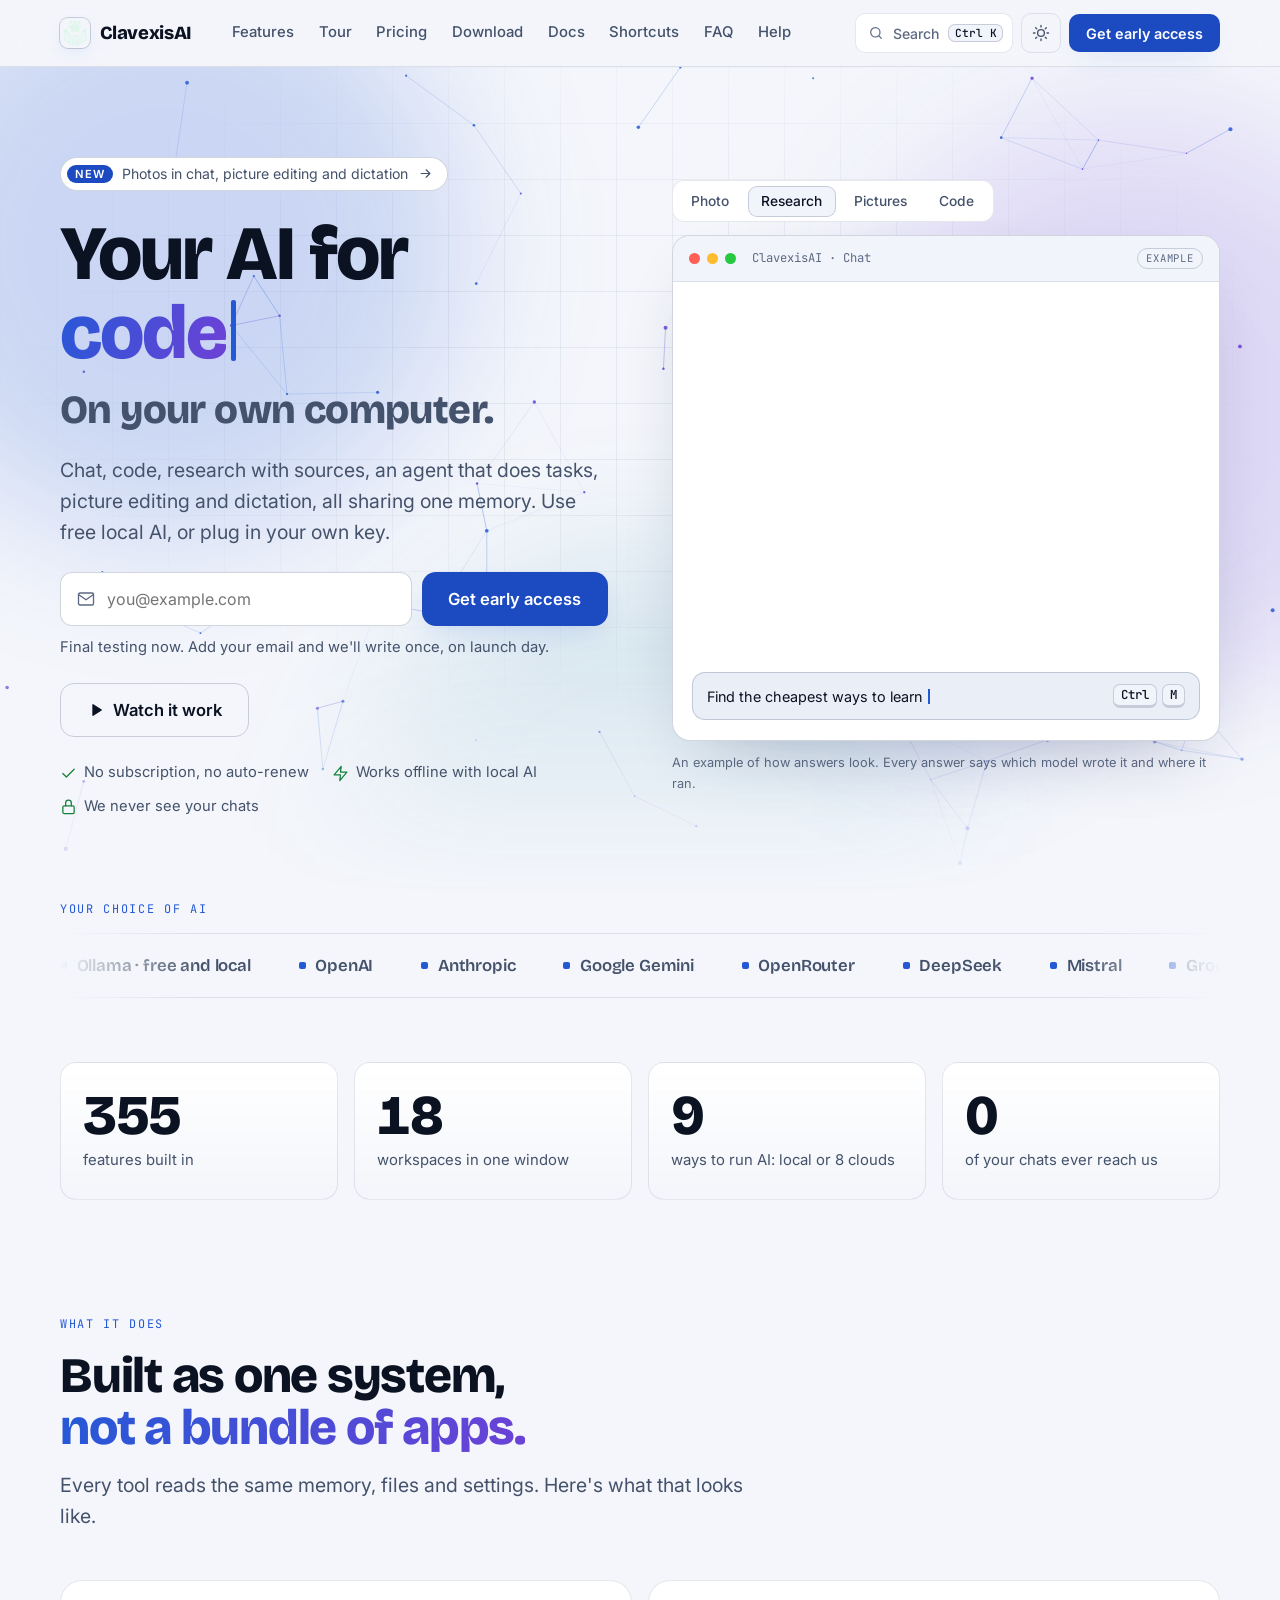
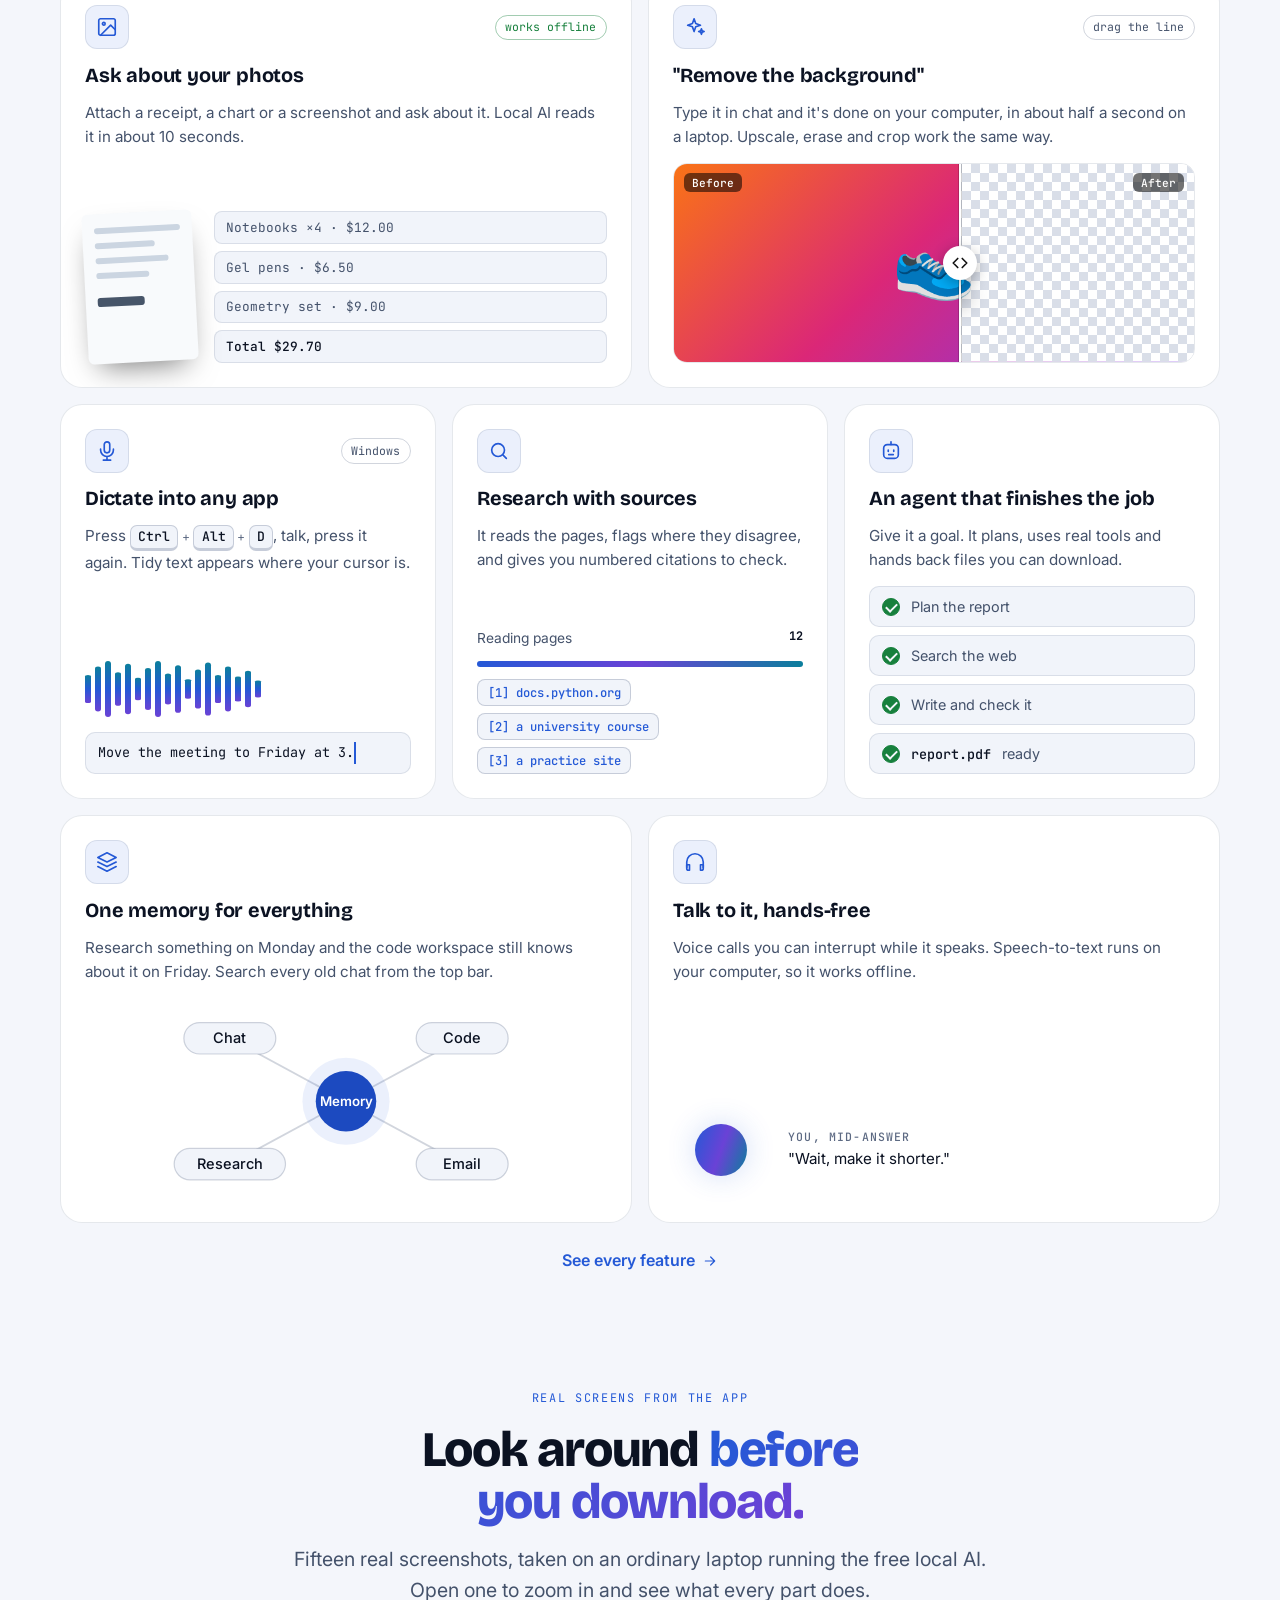
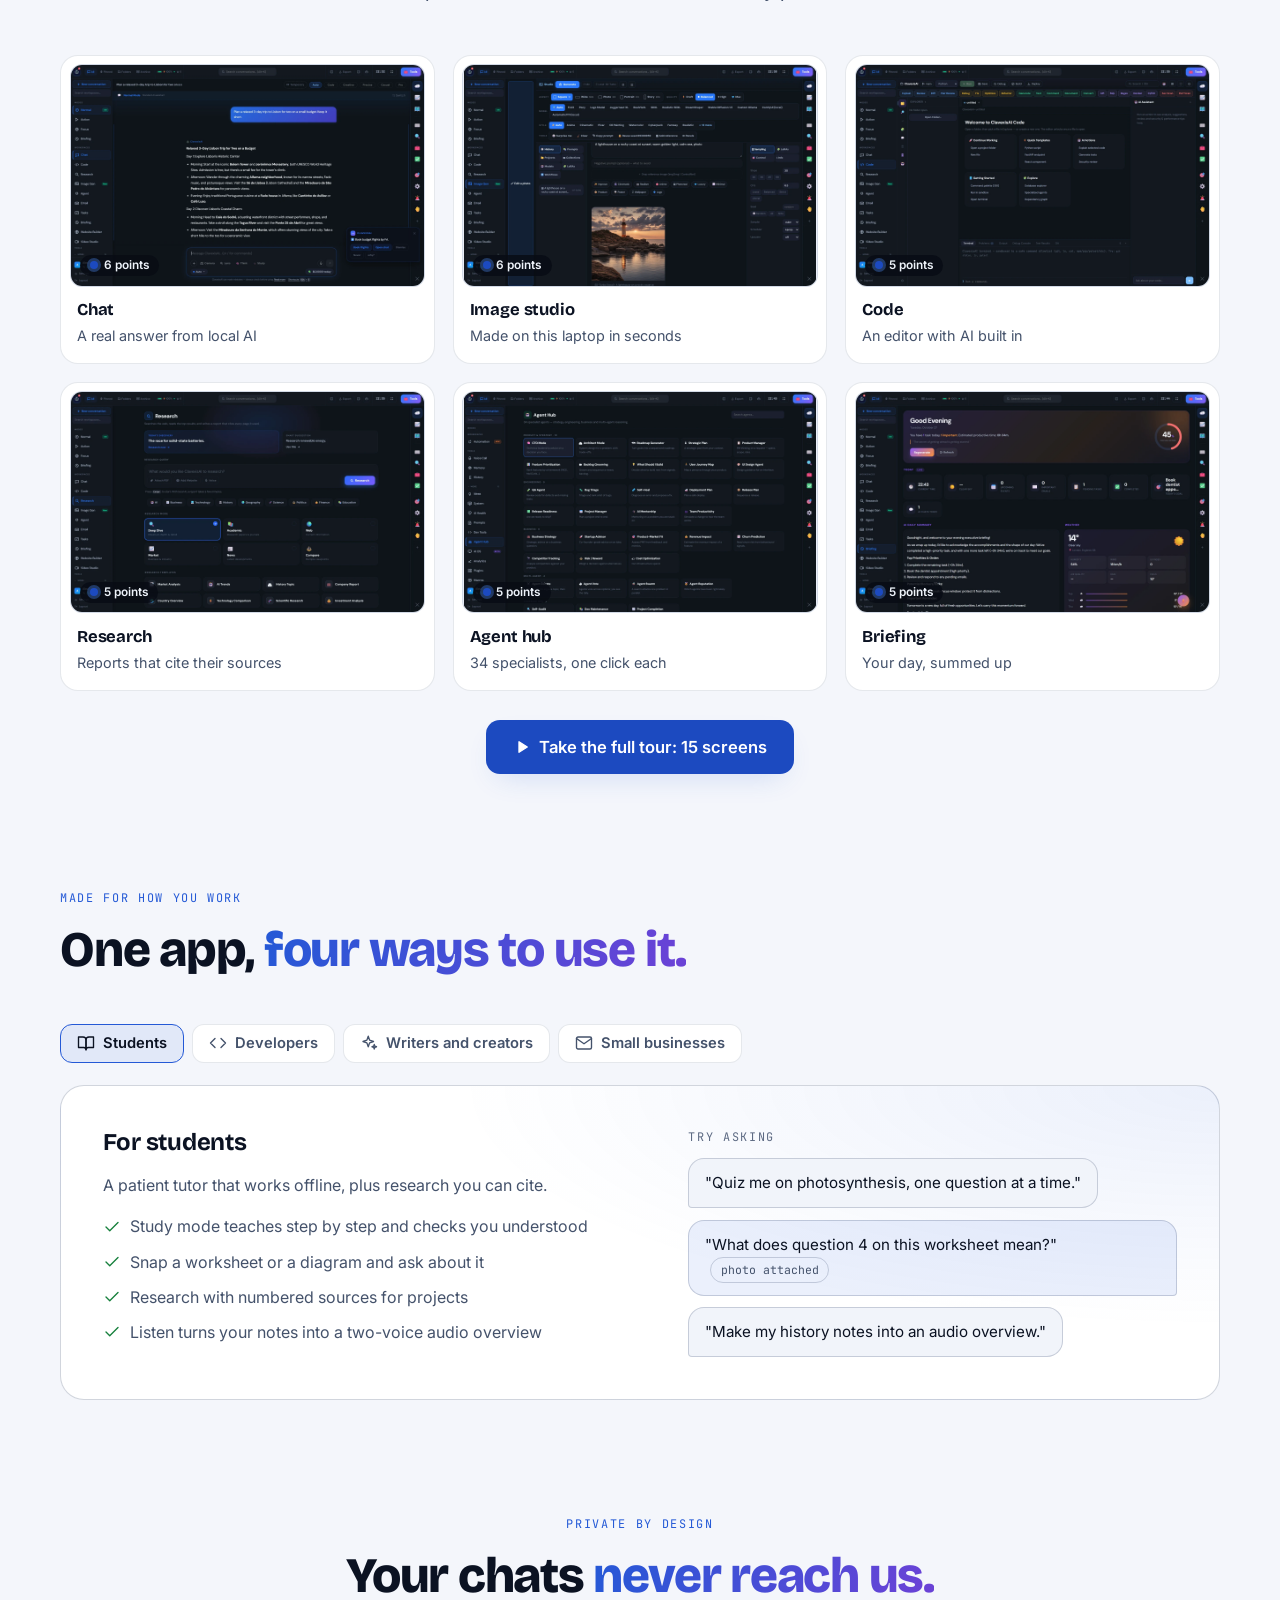
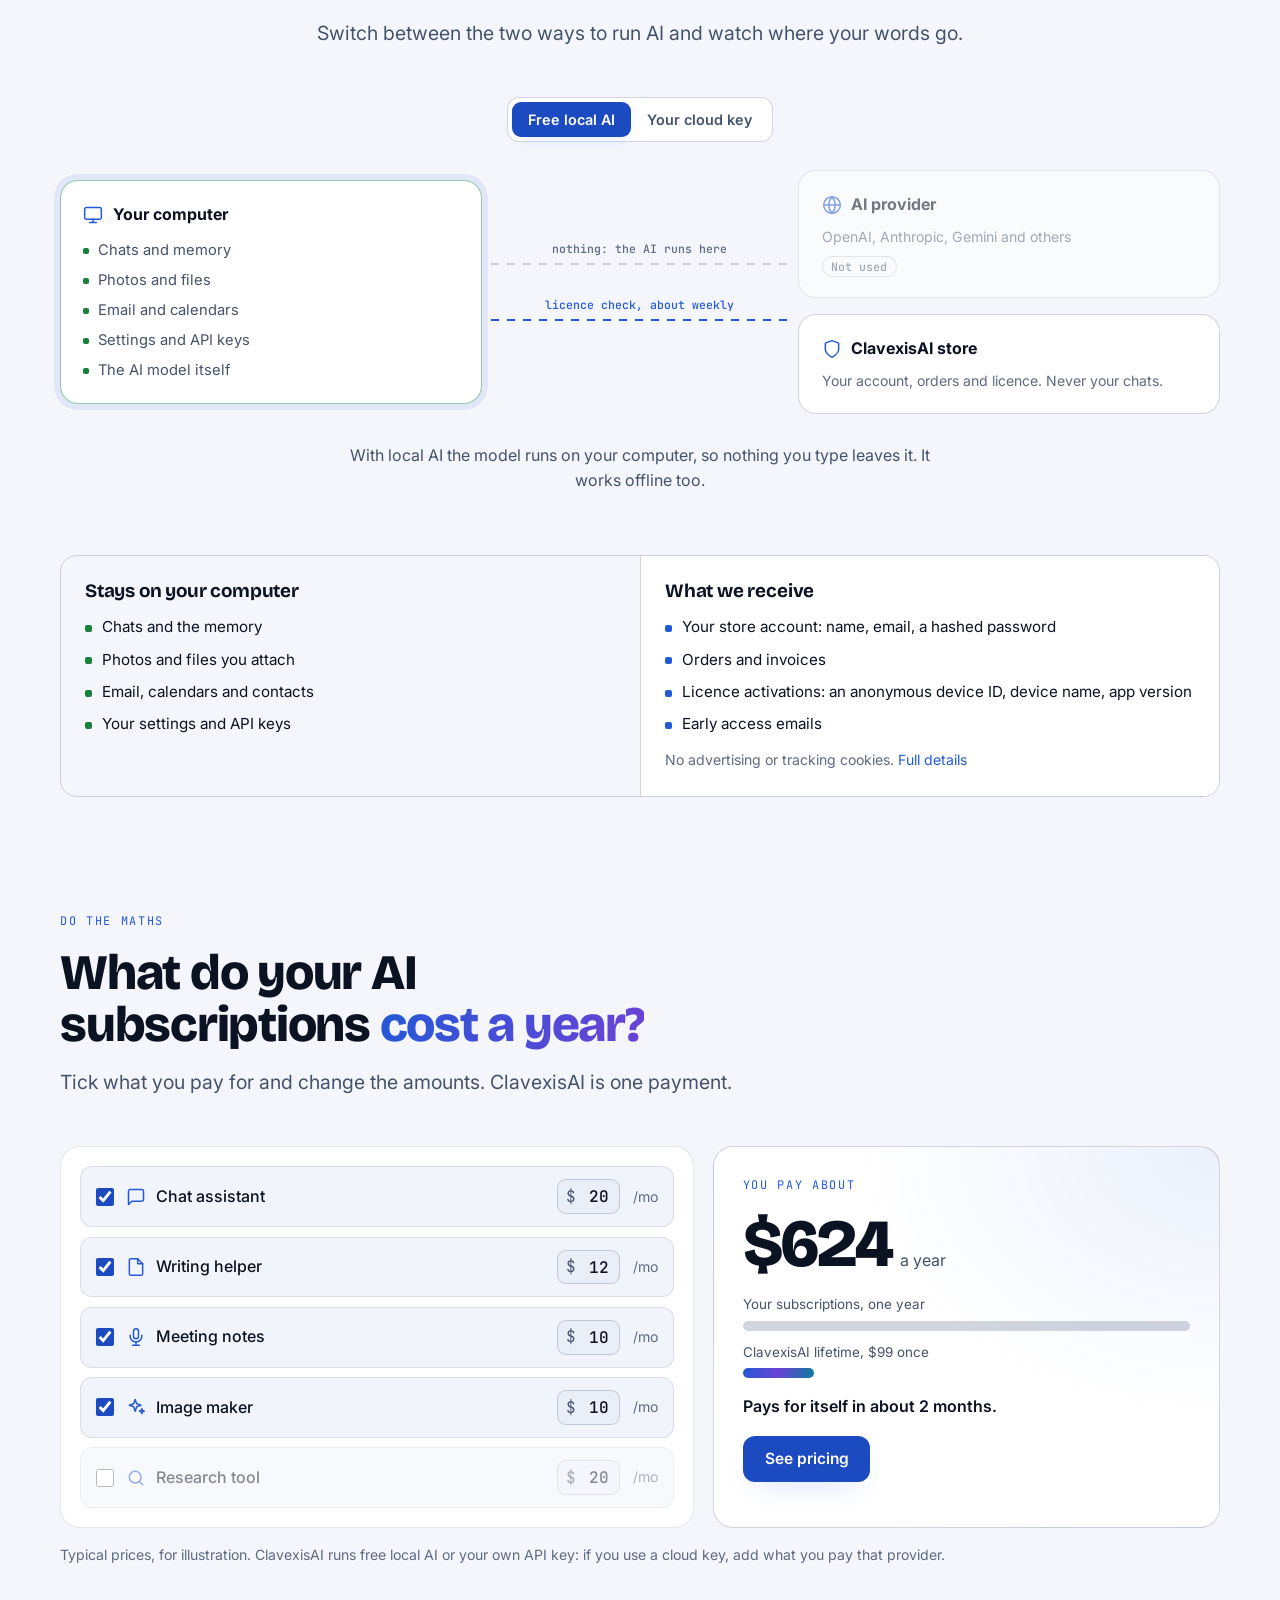
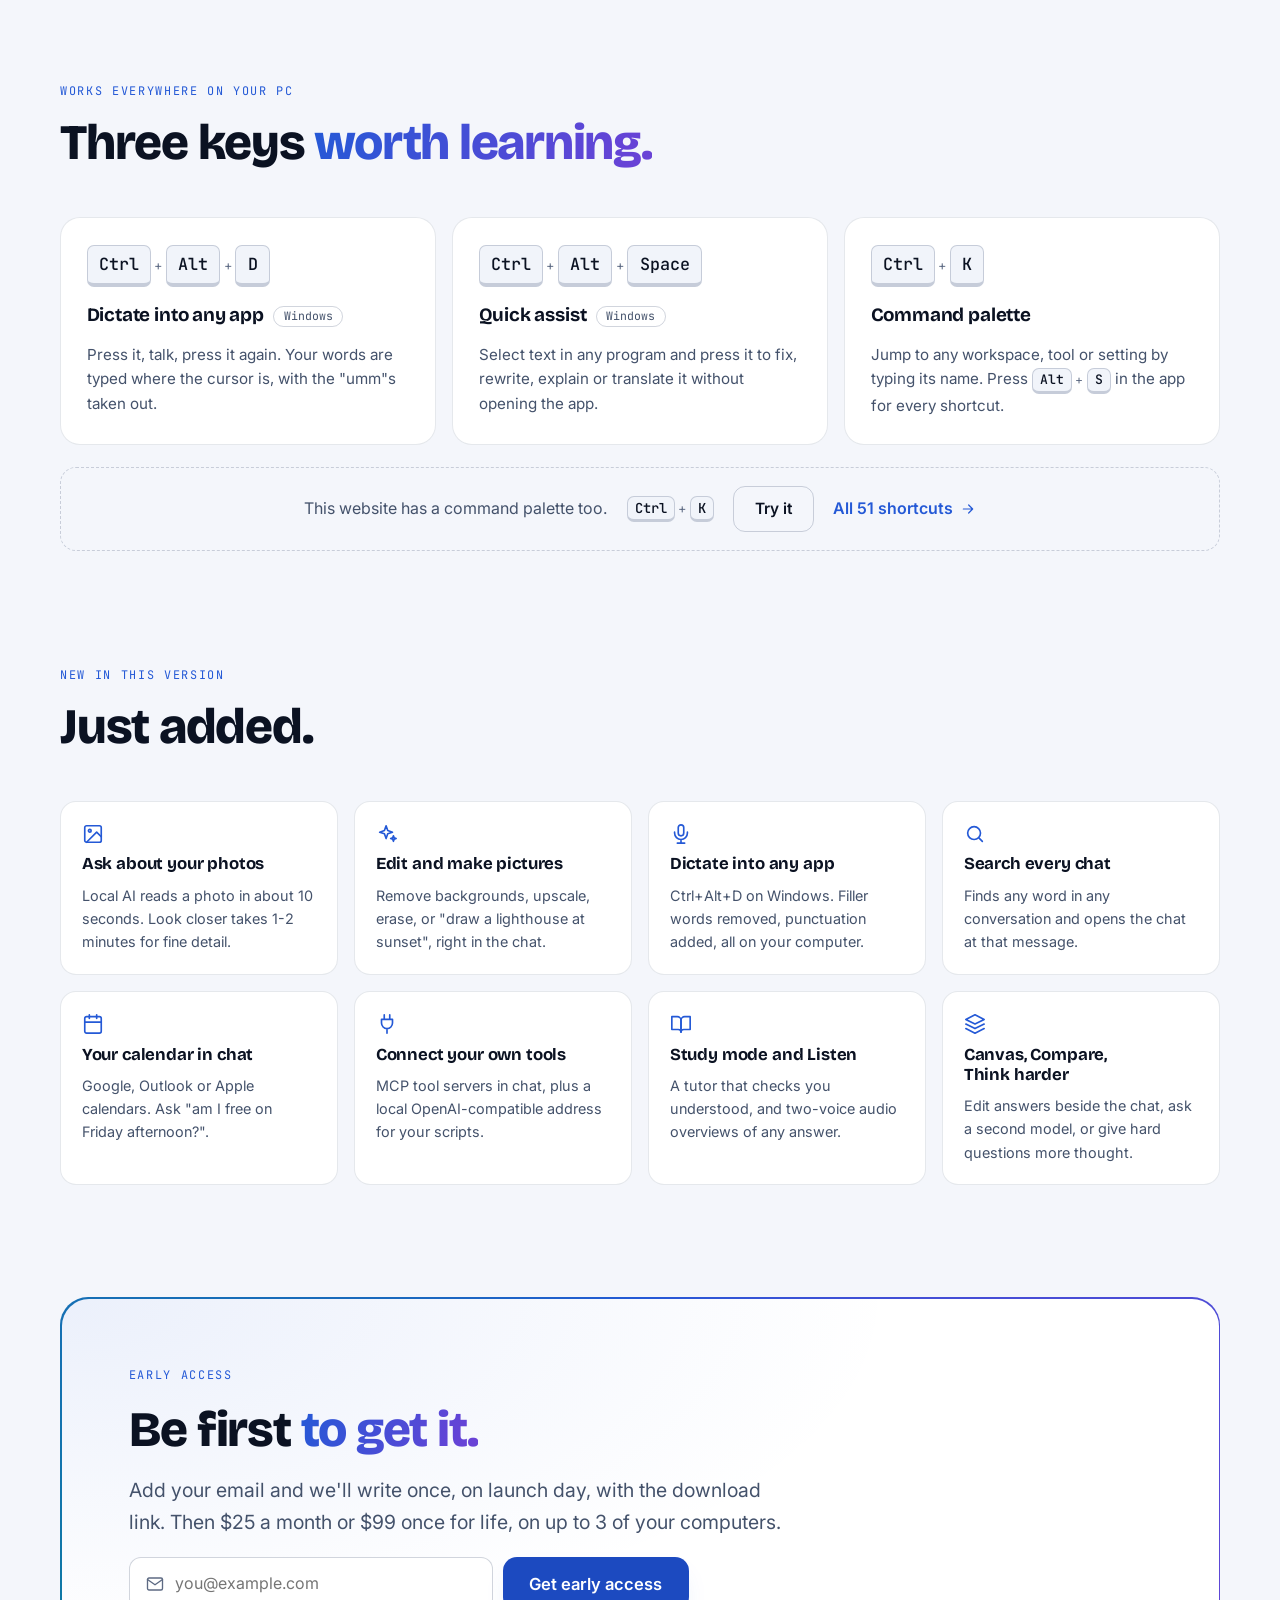
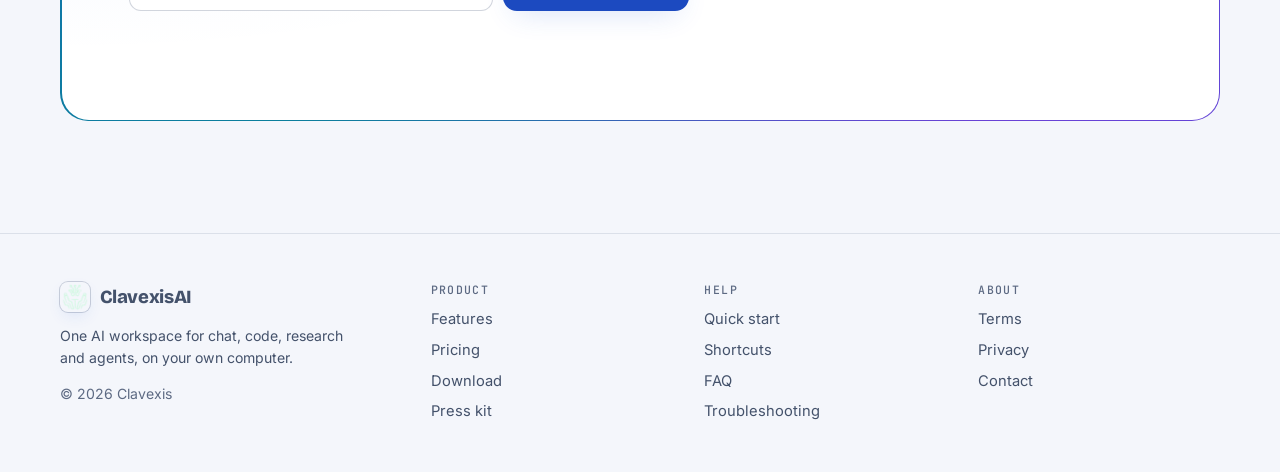
==== commit 7f24eb16: "Home page: local voices, photo styles, ask about a video, Add-ons Co-Authored-By: Claude Opus 5.5 <n" ====
--- a/index.html
+++ b/index.html
@@ -1264,10 +1264,11 @@
       <article class="fcard spot rv" data-cat="chat"><span class="f-ic"><svg class="ic" aria-hidden="true"><use href="#i-layers"/></svg></span><h3>Canvas and Compare</h3><p>Edit an answer or code beside the chat, ask a second model the same question, or turn on Think harder.</p></article>
       <article class="fcard spot rv" data-cat="chat" style="--d:1"><span class="f-ic"><svg class="ic" aria-hidden="true"><use href="#i-file"/></svg></span><h3>Slides and spreadsheets</h3><p>Ask for a designed PowerPoint deck or an Excel file and download it from the chat.</p></article>
       <article class="fcard spot rv" data-cat="media" style="--d:2"><span class="f-ic"><svg class="ic" aria-hidden="true"><use href="#i-photo"/></svg></span><h3>Ask about your photos</h3><p>Local AI reads a photo in about 10 seconds. Press Look closer for fine detail (1-2 minutes on a laptop).</p></article>
-      <article class="fcard spot rv" data-cat="media"><span class="f-ic"><svg class="ic" aria-hidden="true"><use href="#i-wand"/></svg></span><h3>Edit and make pictures</h3><p>Remove or replace backgrounds, upscale 2× or 4×, erase objects, crop, rotate, or draw from a prompt. All on your computer.</p></article>
+      <article class="fcard spot rv" data-cat="media"><span class="f-ic"><svg class="ic" aria-hidden="true"><use href="#i-wand"/></svg></span><h3>Edit and make pictures</h3><p>Remove or replace backgrounds, upscale, erase or recolour things, turn a photo into a sketch, cartoon, watercolor or oil painting, reimagine it with AI, or draw from a prompt. All on your computer.</p></article>
       <article class="fcard spot rv" data-cat="media" style="--d:1"><span class="f-ic"><svg class="ic" aria-hidden="true"><use href="#i-mic"/></svg></span><h3>Dictation anywhere <span class="chip">Windows</span></h3><p><kbd>Ctrl</kbd><span class="plus">+</span><kbd>Alt</kbd><span class="plus">+</span><kbd>D</kbd> in any app. Transcribed on your computer, with filler words taken out.</p></article>
-      <article class="fcard spot rv" data-cat="media" style="--d:2"><span class="f-ic"><svg class="ic" aria-hidden="true"><use href="#i-head"/></svg></span><h3>Voice calls and Listen</h3><p>Hands-free calls you can interrupt, and two-voice audio overviews of any answer, read by your computer's voices.</p></article>
-      <article class="fcard spot rv" data-cat="work"><span class="f-ic"><svg class="ic" aria-hidden="true"><use href="#i-search"/></svg></span><h3>Research with sources</h3><p>Reads the pages, flags where they disagree, and gives numbered citations. Attach a PDF or a site to research it.</p></article>
+      <article class="fcard spot rv" data-cat="media" style="--d:2"><span class="f-ic"><svg class="ic" aria-hidden="true"><use href="#i-head"/></svg></span><h3>Voice calls and Listen</h3><p>Hands-free calls you can interrupt, and two-voice audio overviews of any answer, in natural voices that run on your computer.</p></article>
+      <article class="fcard spot rv" data-cat="work"><span class="f-ic"><svg class="ic" aria-hidden="true"><use href="#i-search"/></svg></span><h3>Research with sources</h3><p>Reads the pages, flags where they disagree, and gives numbered citations. No search key needed. Attach a PDF or a site to research it.</p></article>
+      <article class="fcard spot rv" data-cat="media" style="--d:1"><span class="f-ic"><svg class="ic" aria-hidden="true"><use href="#i-photo"/></svg></span><h3>Ask about a video</h3><p>Attach a video or a recording and ask about it. What's said and what's on screen are worked out on your computer.</p></article>
       <article class="fcard spot rv" data-cat="work" style="--d:1"><span class="f-ic"><svg class="ic" aria-hidden="true"><use href="#i-agent"/></svg></span><h3>An agent that finishes the job</h3><p>Plans, runs real tools (search, browse, code, files, email) and hands back files, with every step visible.</p></article>
       <article class="fcard spot rv" data-cat="work" style="--d:2"><span class="f-ic"><svg class="ic" aria-hidden="true"><use href="#i-code"/></svg></span><h3>A real code workspace</h3><p>Explorer, editor, git and a terminal held to a safe command list. One-click explain, refactor, review and test.</p></article>
       <article class="fcard spot rv" data-cat="work"><span class="f-ic"><svg class="ic" aria-hidden="true"><use href="#i-mail"/></svg></span><h3>Email and calendars</h3><p>Gmail, Outlook and most inboxes; Google, Outlook and Apple calendars. Ask "did Riya email me?".</p></article>
@@ -1558,7 +1559,9 @@
           <li><strong>Ask about earlier chats.</strong> "What did you tell me last time about…" uses your past chats.</li>
           <li><strong>Private one-off questions</strong> go in a temporary chat, which isn't saved.</li>
           <li><strong>Study mode (🎓)</strong> turns it into a tutor that asks you questions instead of giving answers away.</li>
-          <li><strong>🎧 Listen</strong> on any answer makes a two-host audio overview with your computer's own voices.</li>
+          <li><strong>🎧 Listen</strong> on any answer makes a two-host audio overview, read on your computer.</li>
+          <li><strong>Attach a video or recording</strong> and ask about it: "what are the next steps?" It listens to the speech and looks at the key moments on your computer.</li>
+          <li><strong>Add-ons</strong> in Settings → AI &amp; Model: natural voices (120 MB), the image model (2.5 GB), the photo eraser and more. Each runs on your computer and downloads only when you click it.</li>
           <li><strong>⚖ Compare</strong> sends the same question to another model, side by side.</li>
           <li><strong>🗒 Canvas</strong> opens an answer or code beside the chat. Ask the AI to change all of it, or select a part first.</li>
           <li><strong>Rename a chat</strong> by clicking its name in the bar above the conversation. Type the new name and press Enter.</li>
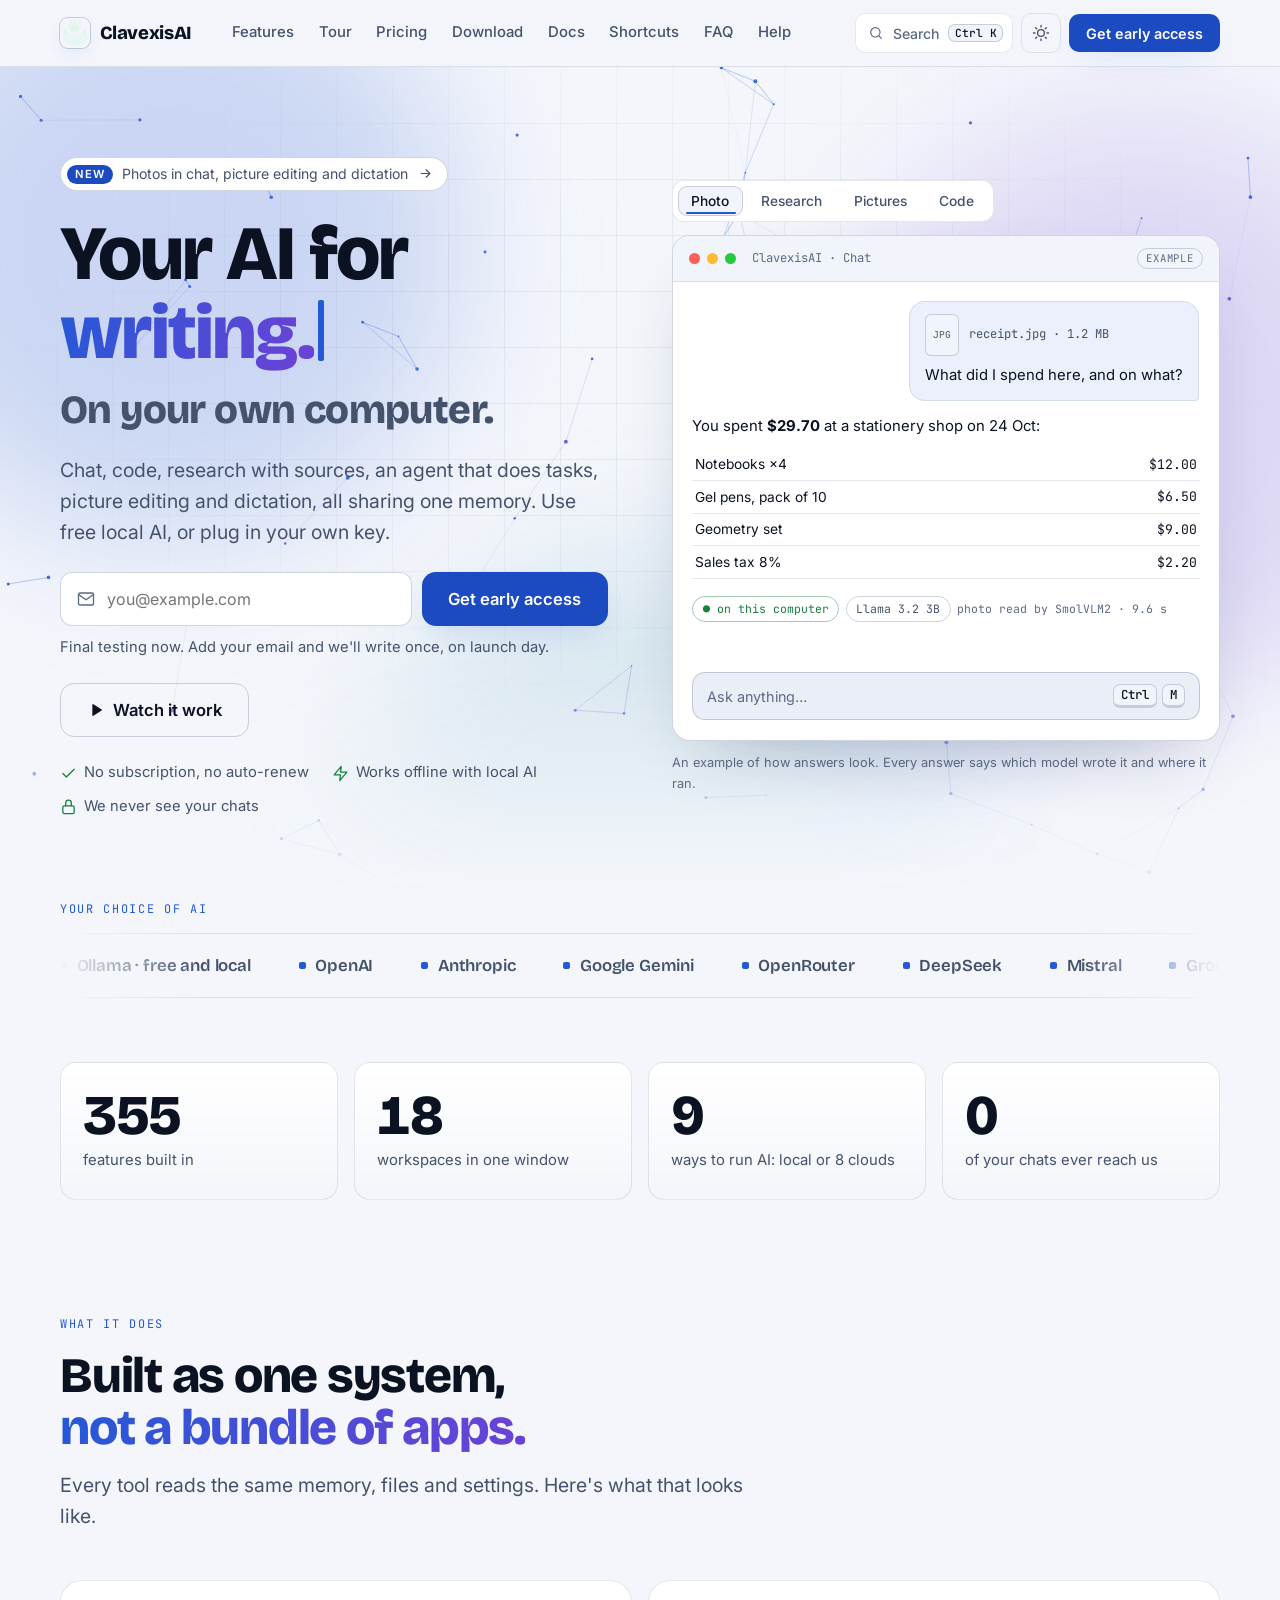
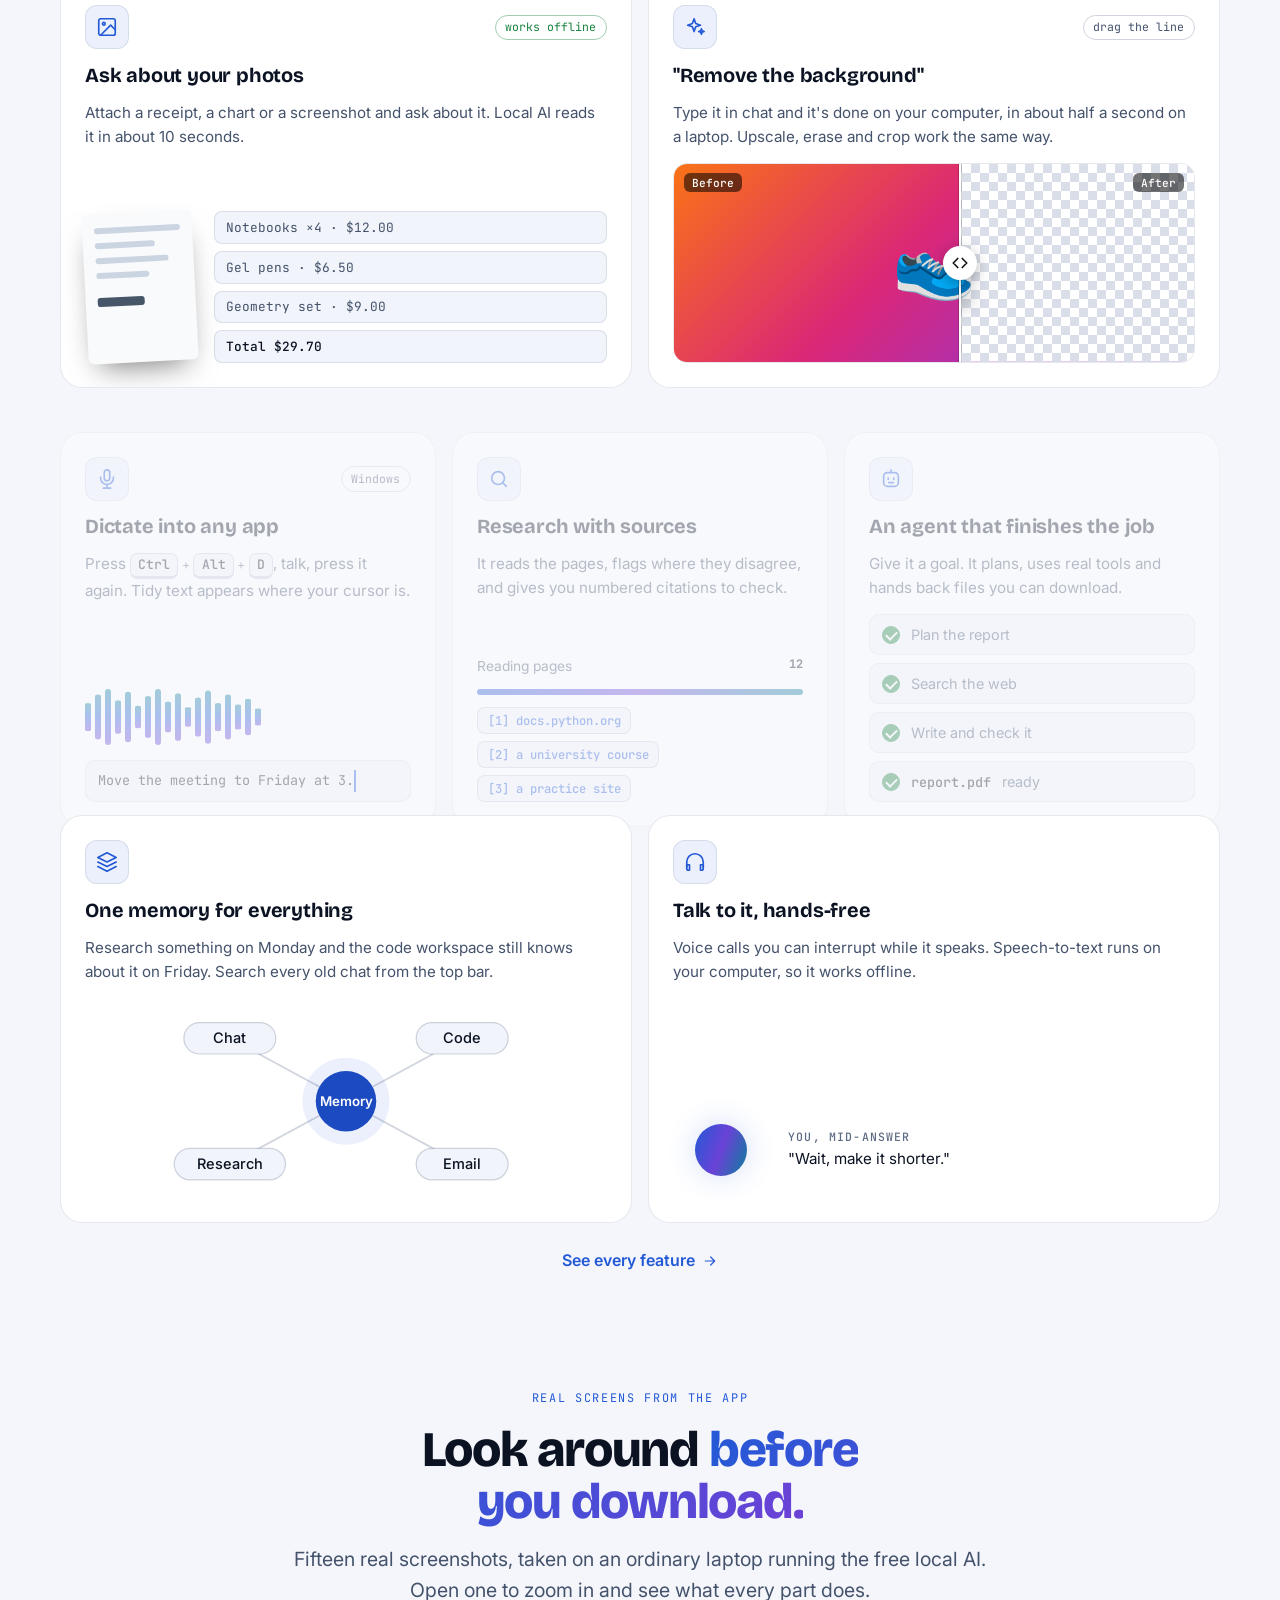
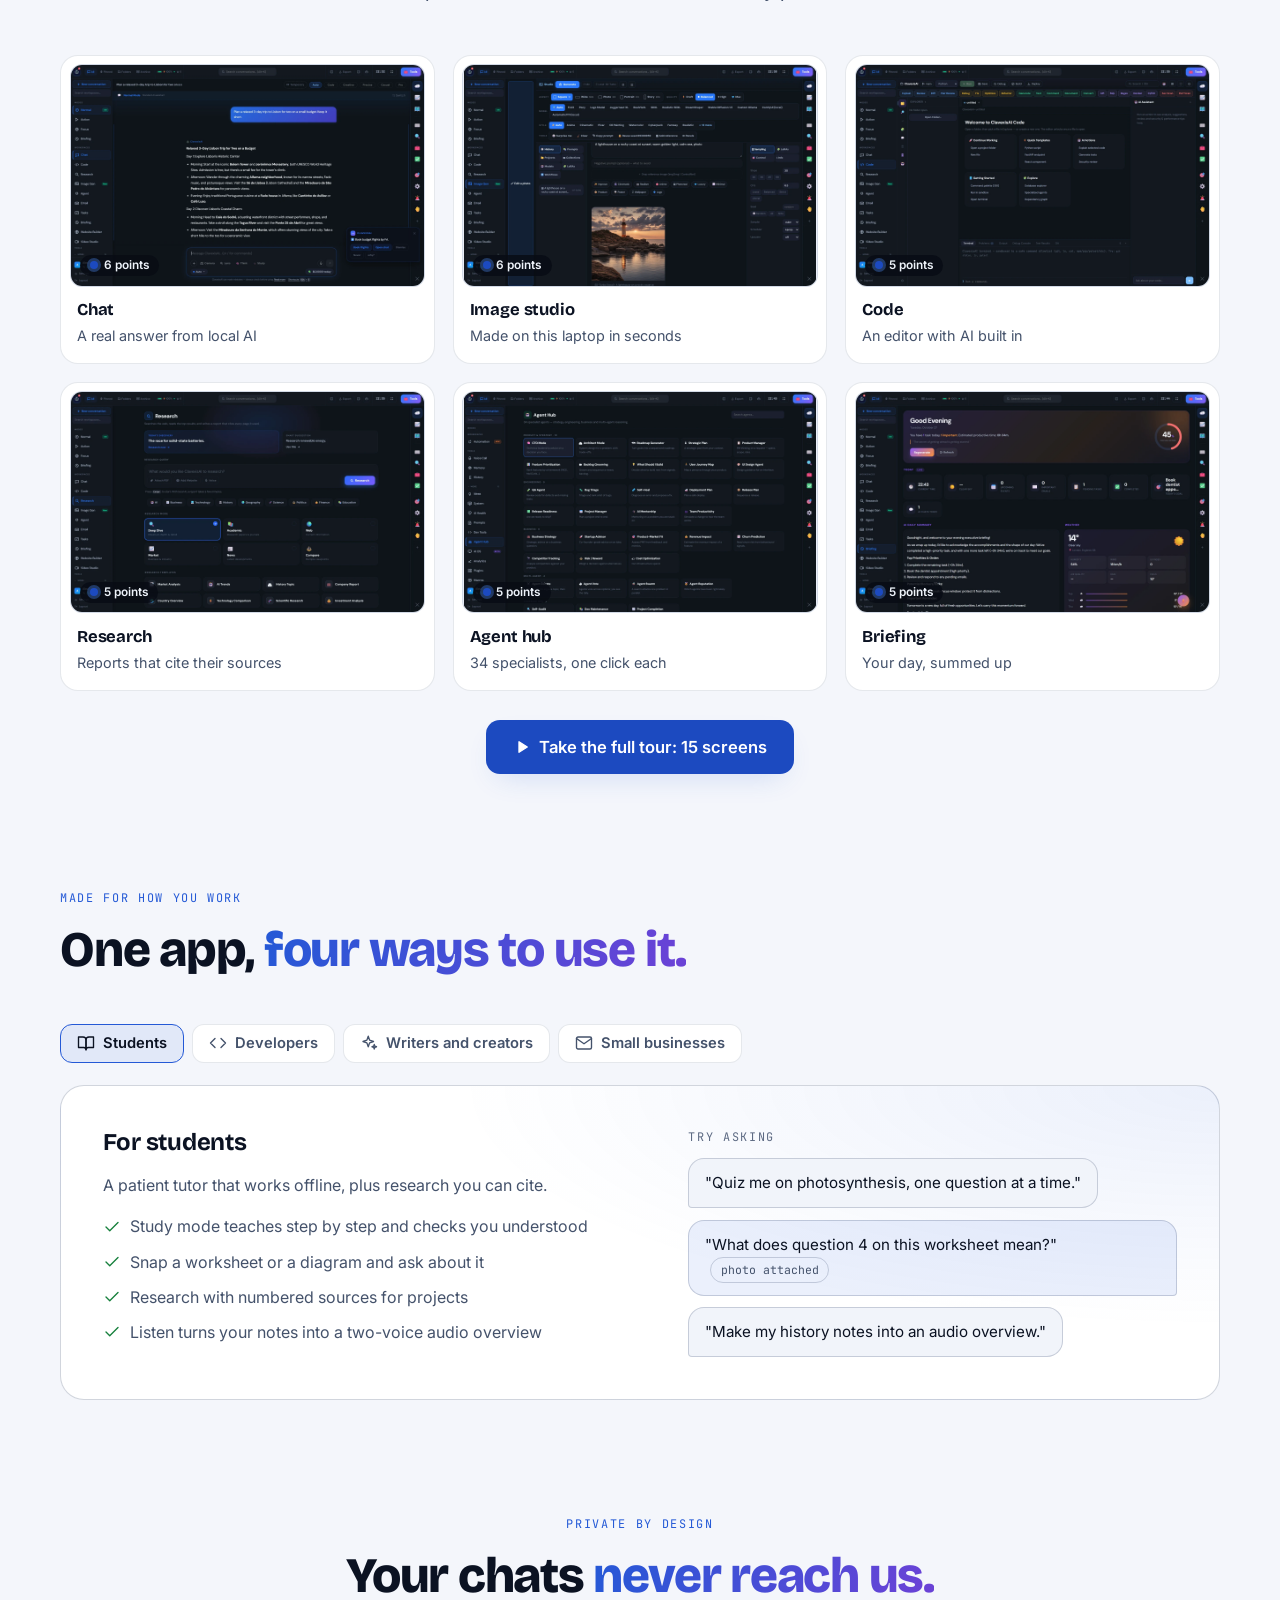
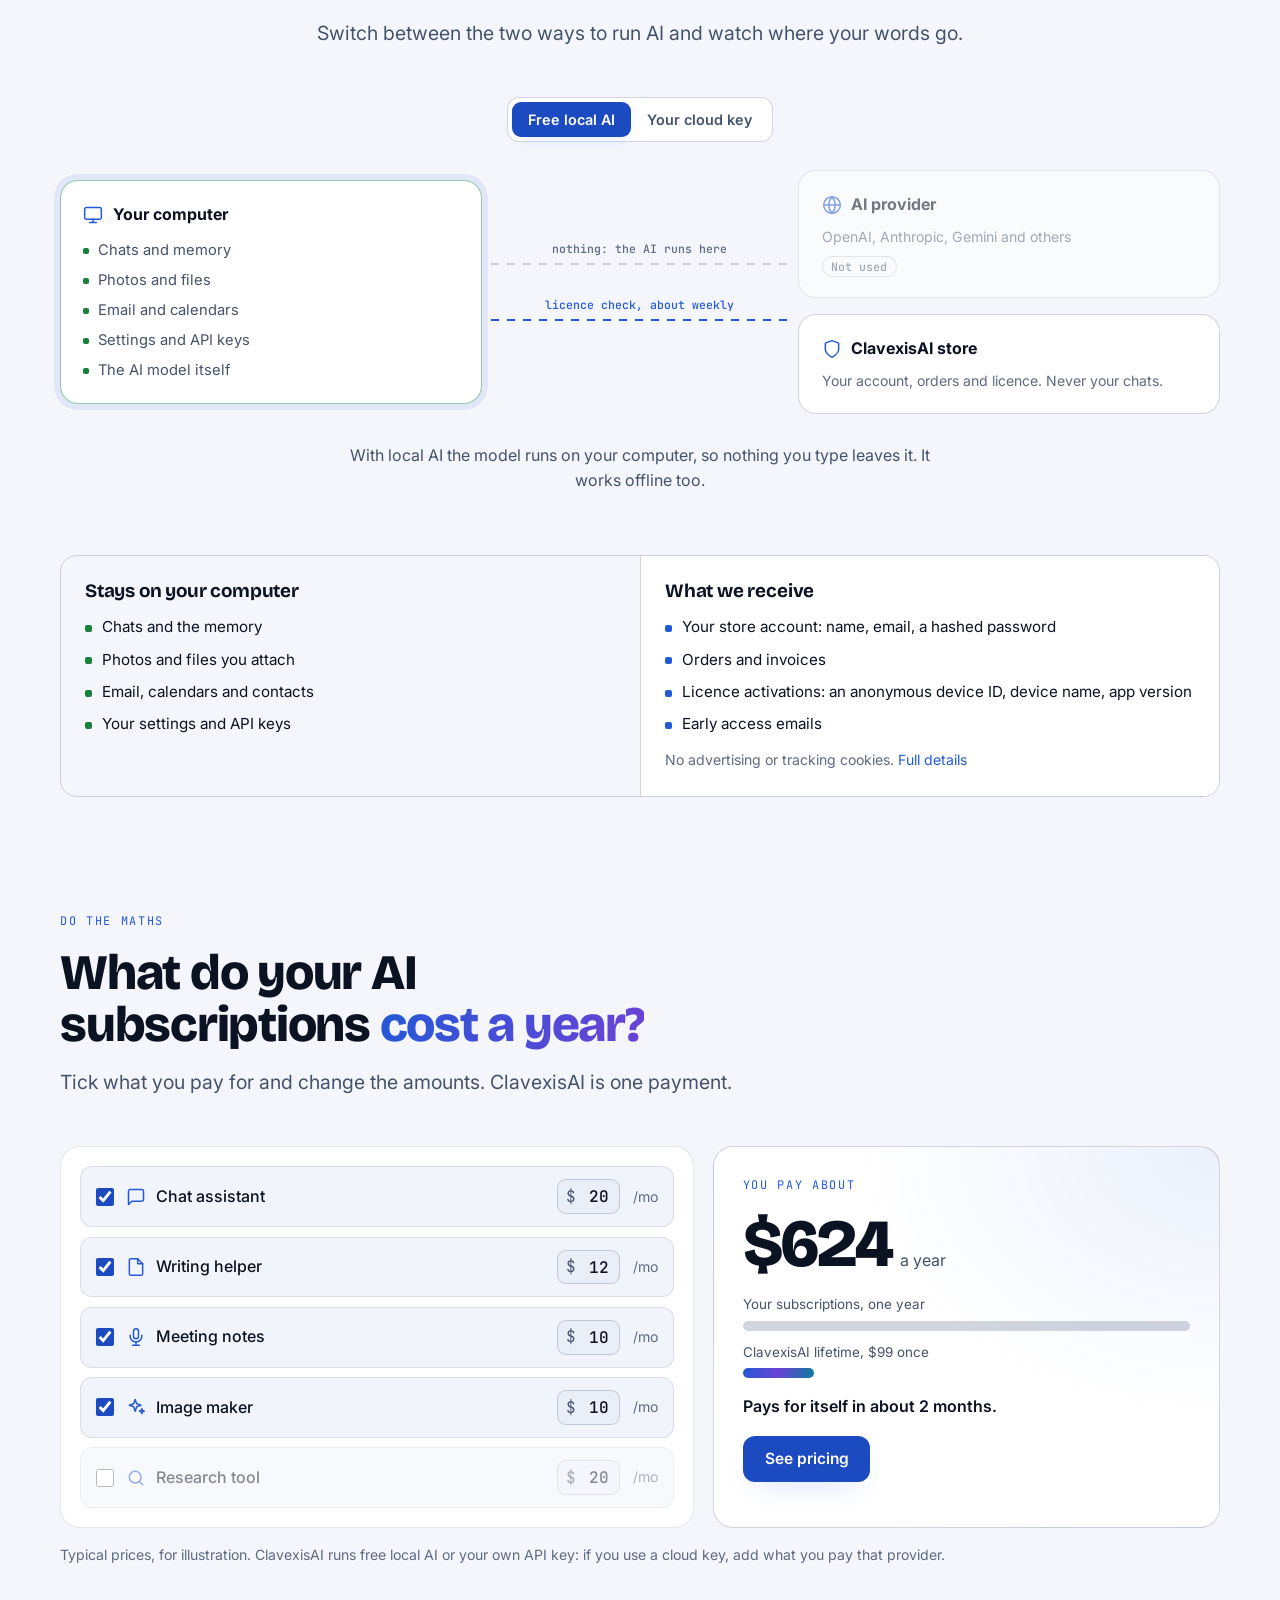
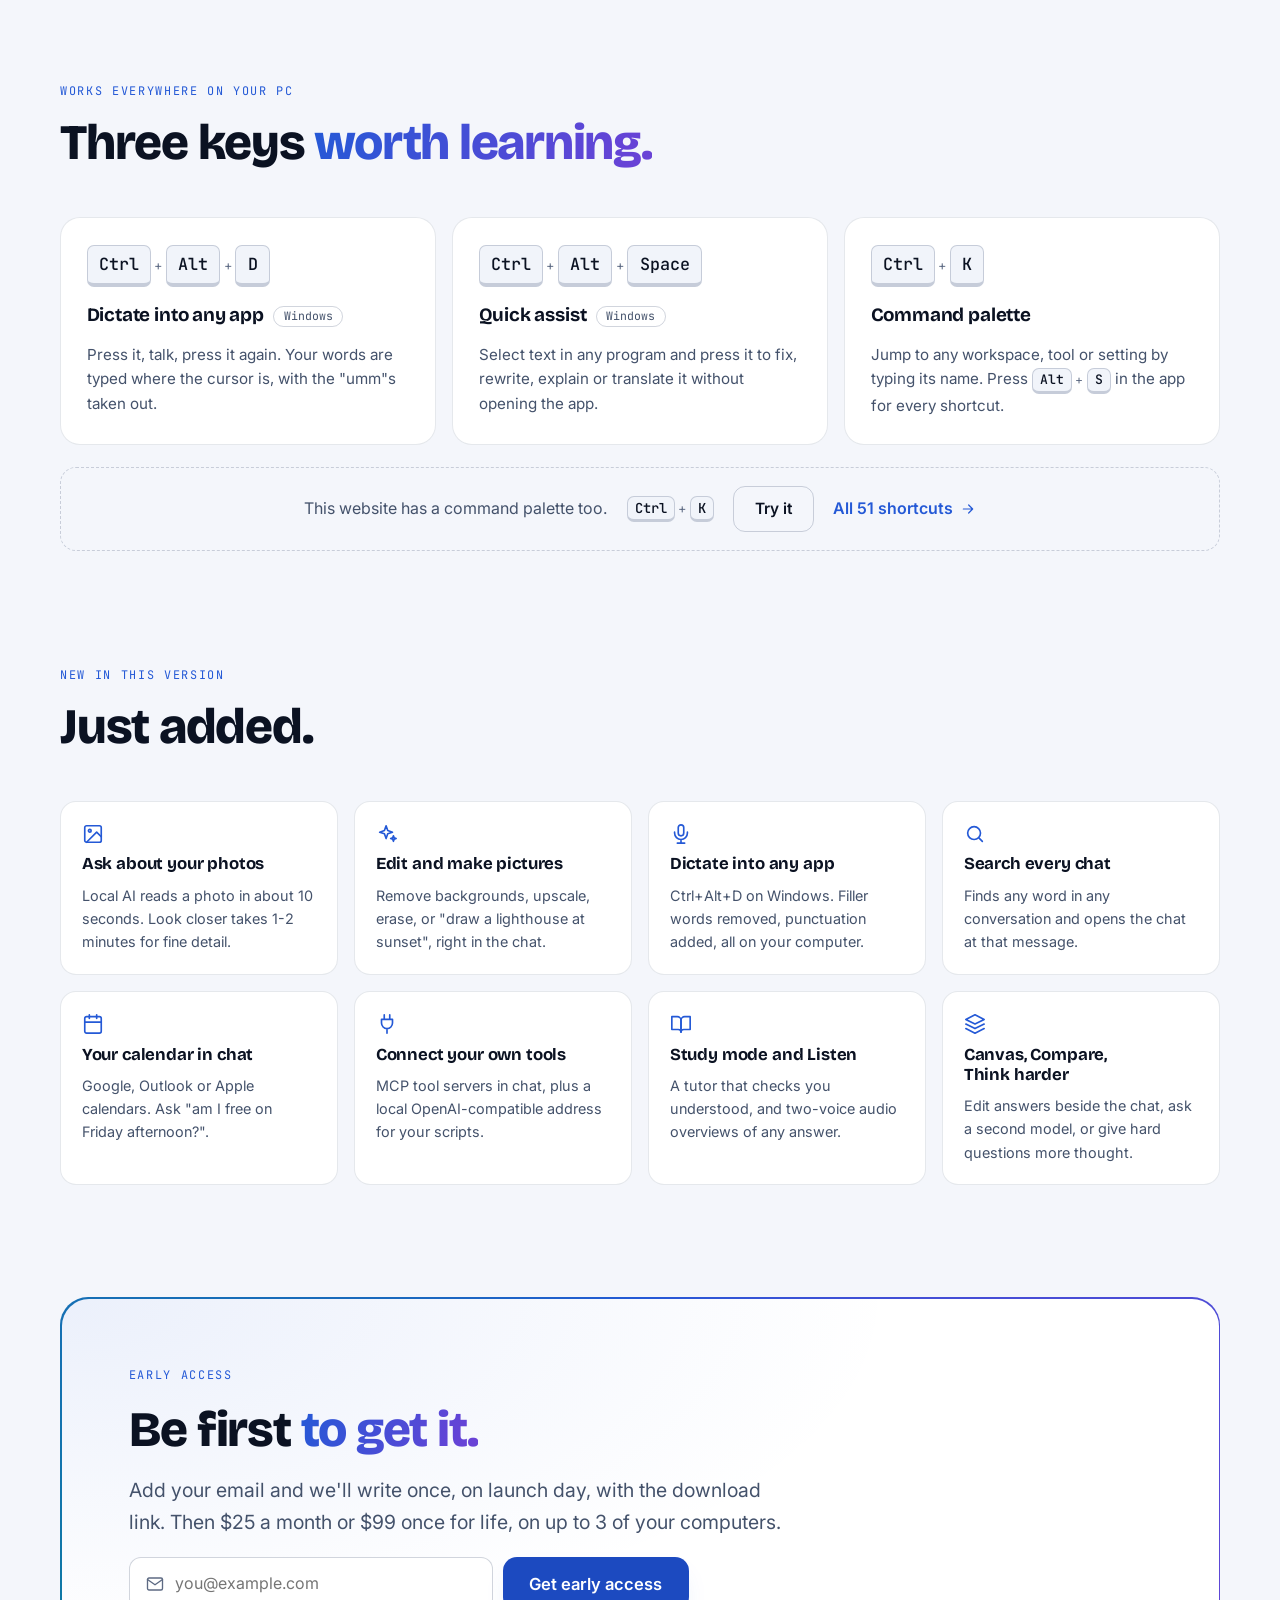
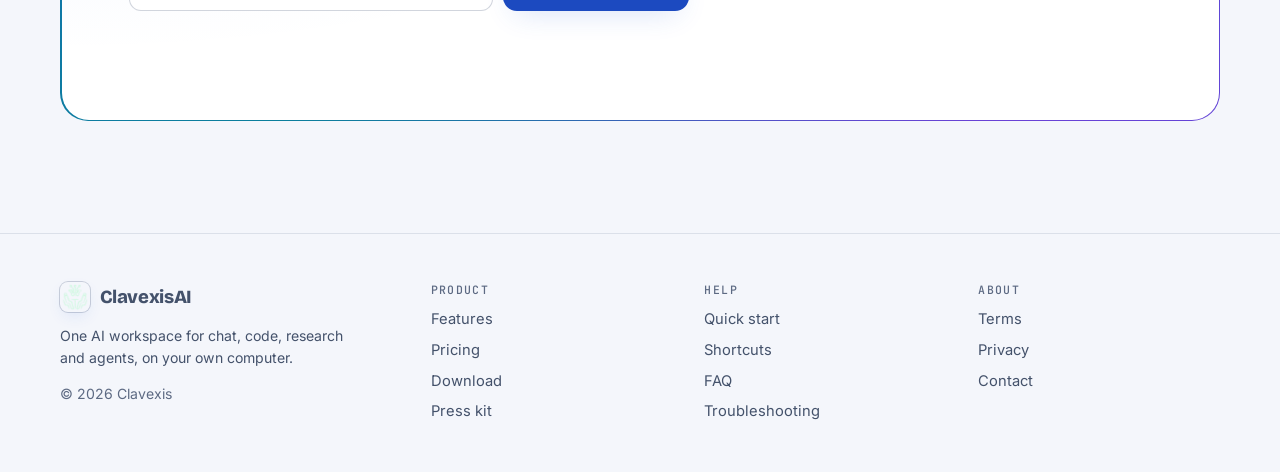
==== commit d7f8386e: "Website: admin confirm notice, prices with the store offline, 1.2.2 update info - /pricing reads sta" ====
--- a/index.html
+++ b/index.html
@@ -2423,7 +2423,7 @@
     ["Installing",[
       ["\"Windows protected your PC\" when I run the installer","The installer isn't code-signed yet. Click <strong>More info → Run anyway</strong>. Check it's genuine first:<div class='cmd'><code>certutil -hashfile ClavexisAI-*-windows-setup.exe SHA256</code><button class='copy' type='button'>Copy</button></div>"],
       ["My antivirus blocked or deleted it","Same reason (not code-signed). If the checksum matches the one on the download page, restore the file and allow it in your antivirus."],
-      ["The first start takes a long time","The first start can download what the app needs: 10-20 minutes on a slow connection. Leave it running. Later starts take seconds."],
+      ["The first start takes a long time","With the Windows installer it takes about a minute: the app prepares its database, and everything else comes included. The zip, macOS and Linux downloads install the app's libraries on their first start instead: 10-20 minutes on a slow connection. Leave it running. Later starts take seconds."],
       ["Linux: \"command not found\" or a Python error","Install Python and its virtual-env module, then run <code>./clavexisai.sh</code> again.<div class='cmd'><code>sudo apt install python3 python3-venv python3-pip</code><button class='copy' type='button'>Copy</button></div>Fedora: <code>sudo dnf install python3 python3-pip</code>"]
     ]],
     ["Starting",[
